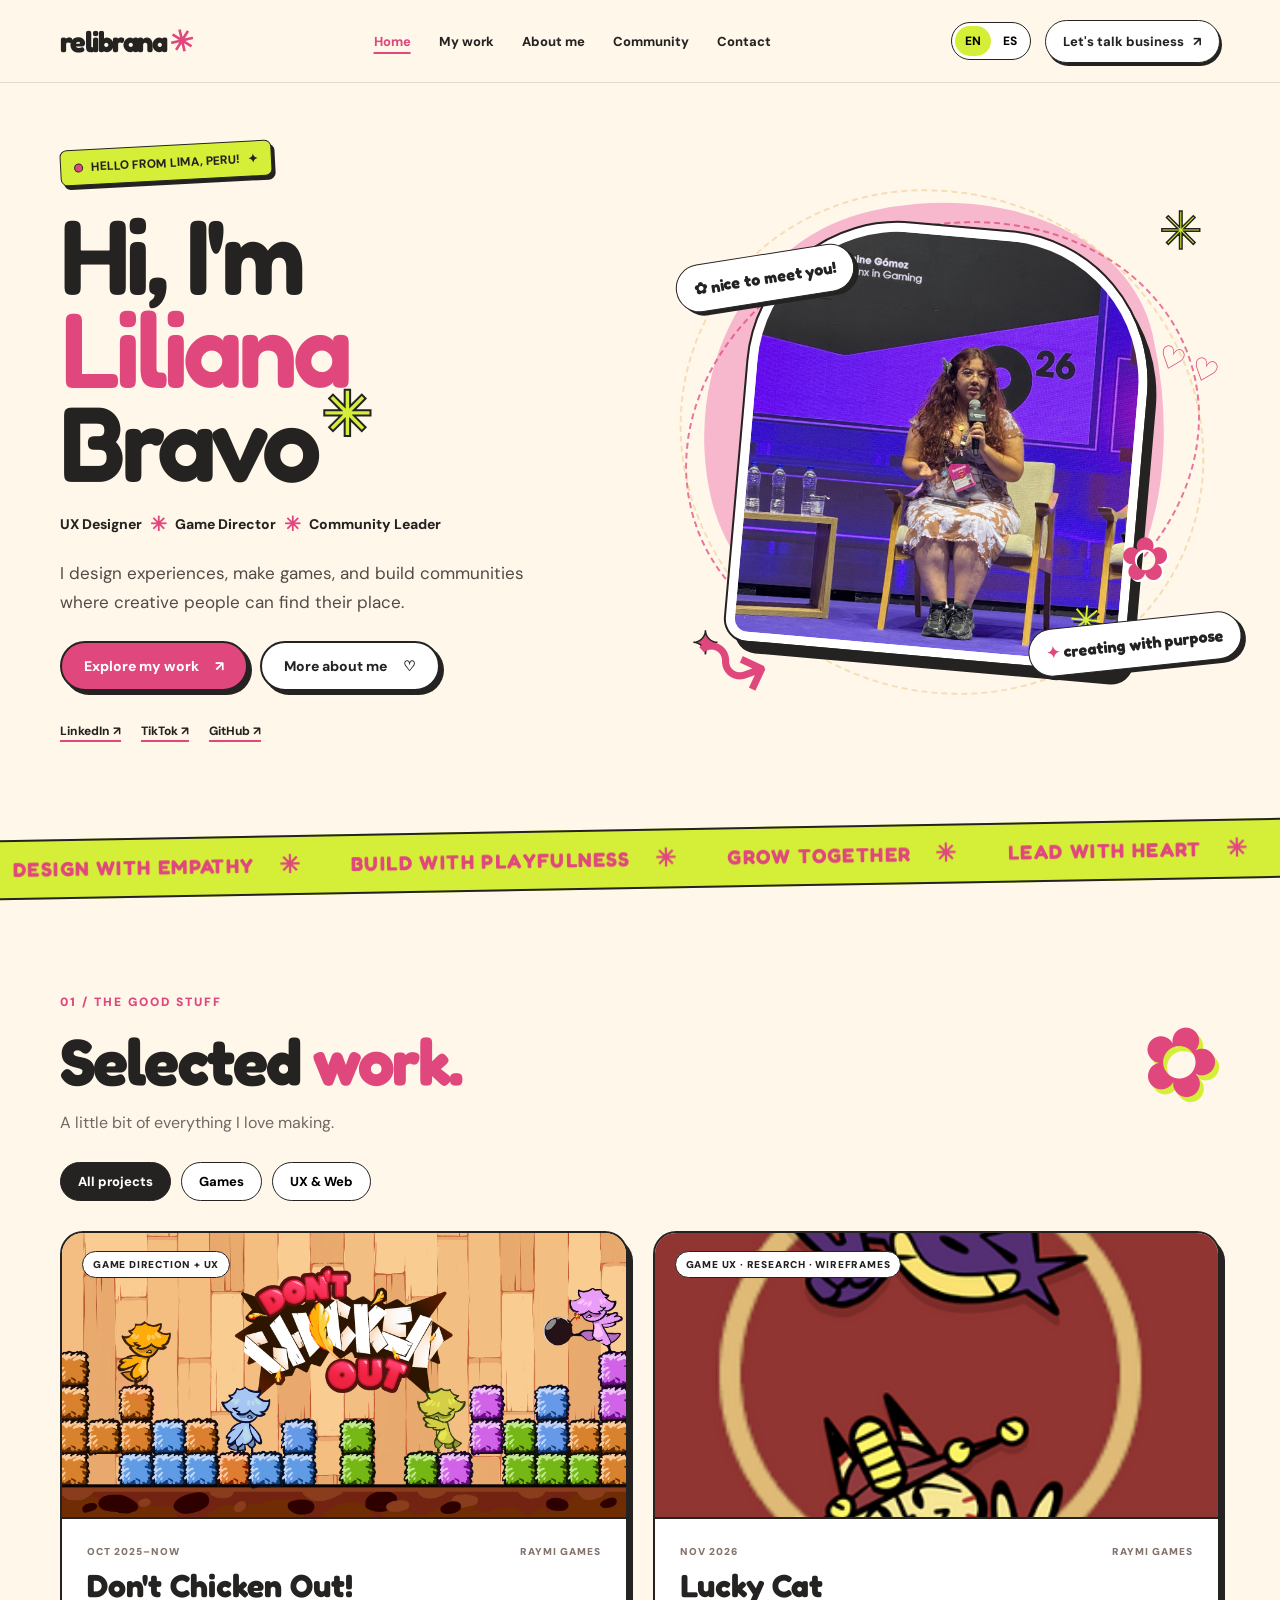
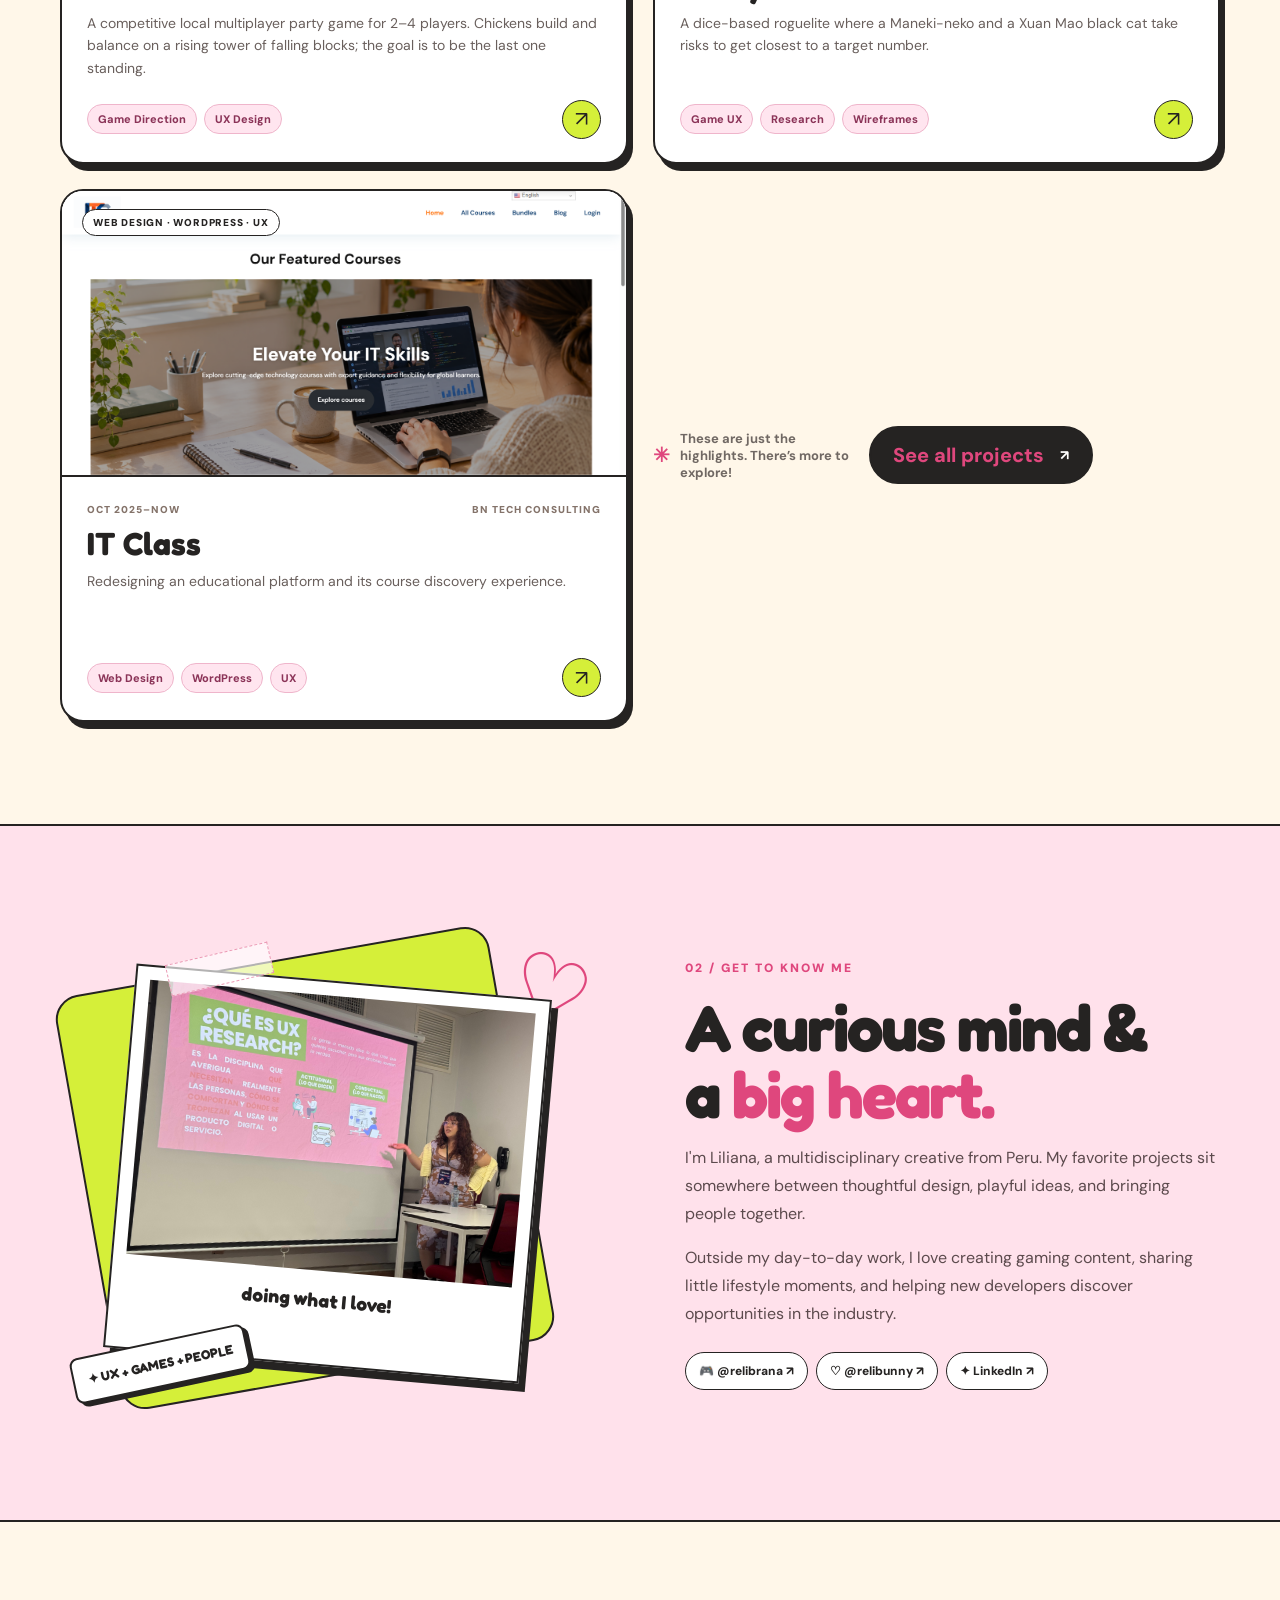
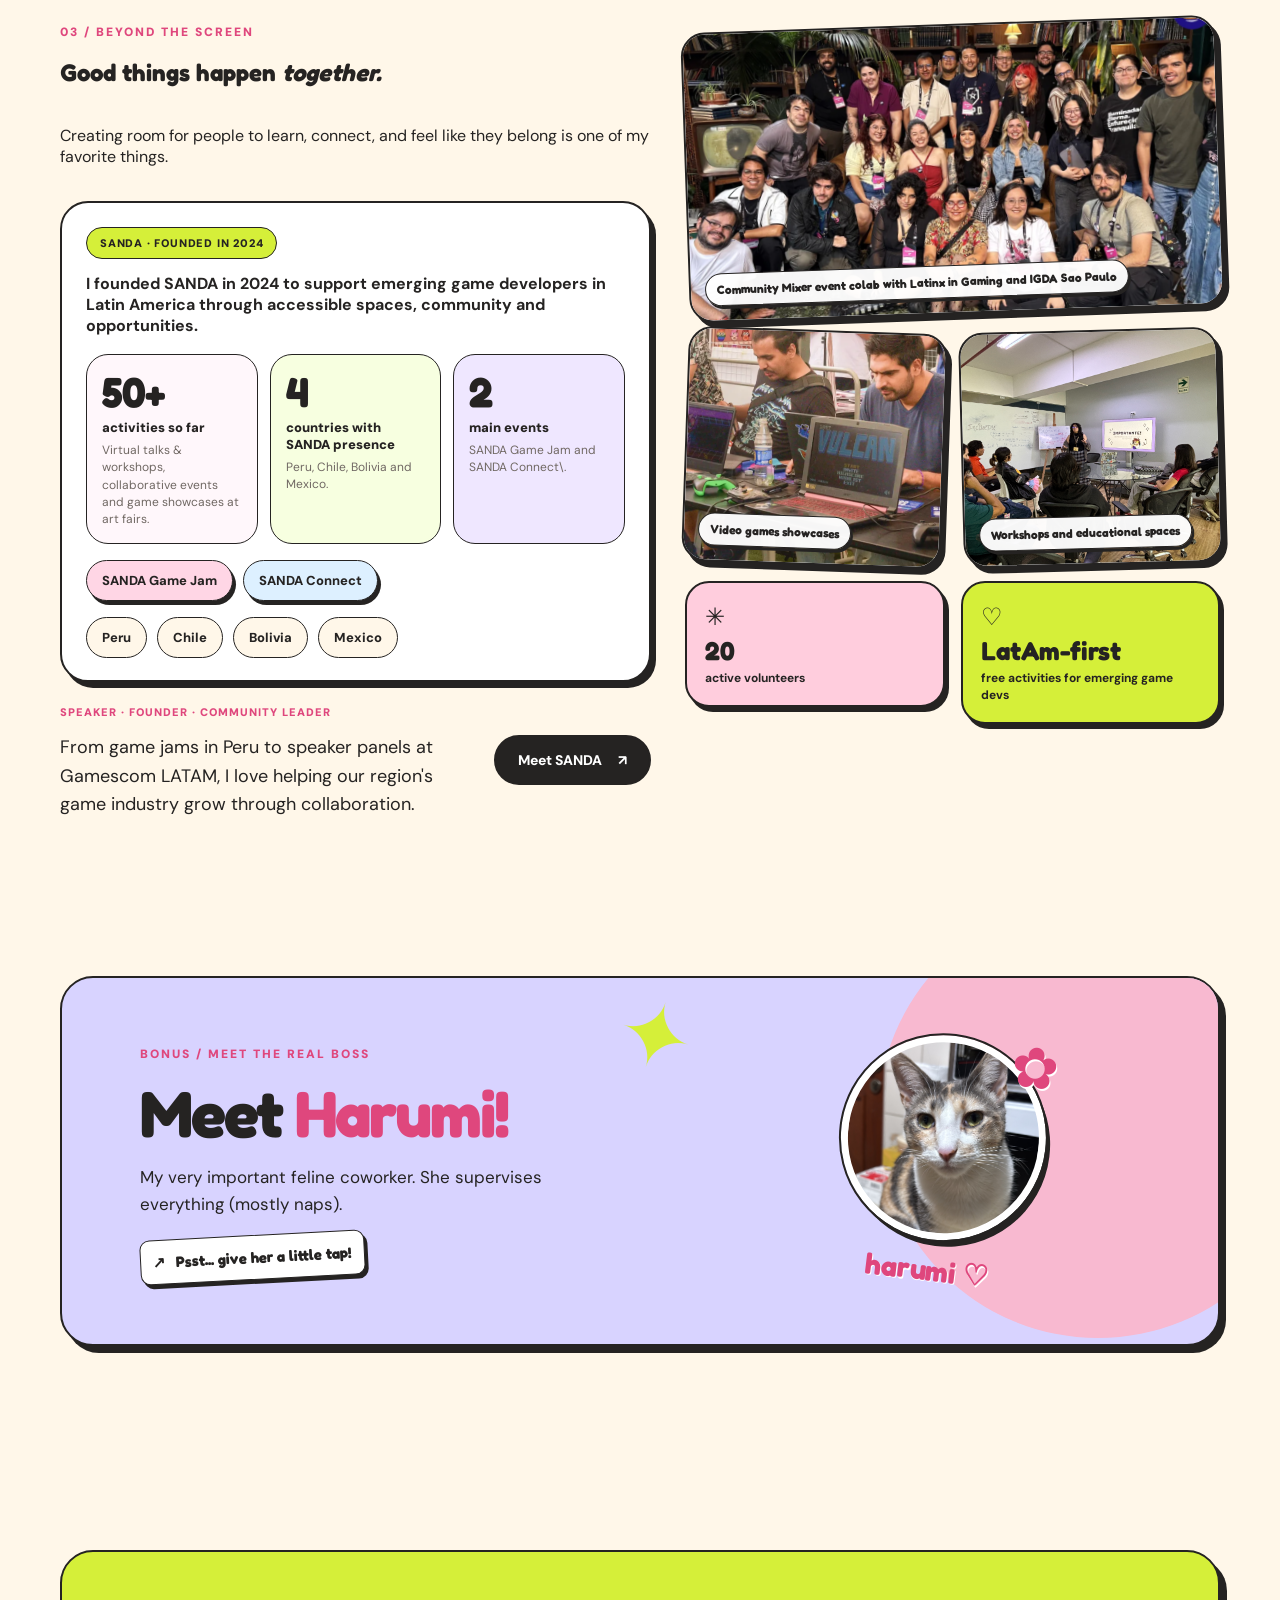
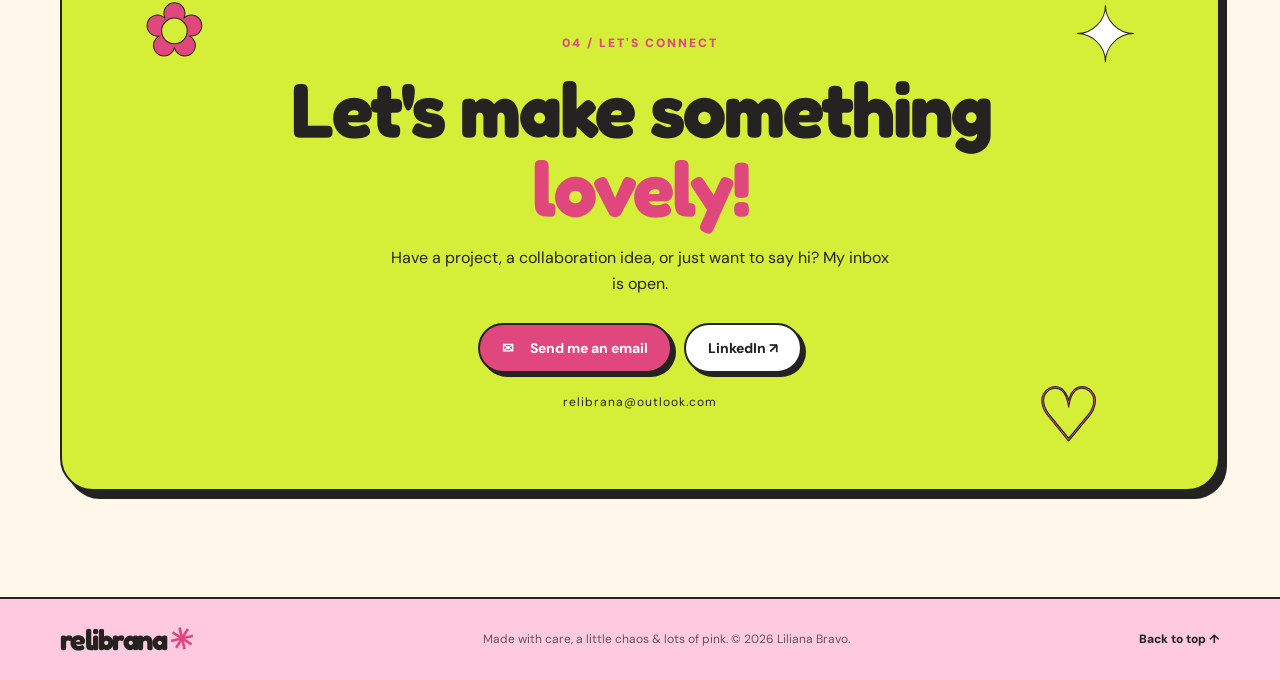
==== index.html @ d5604bf6 "se saco todos los archivos de la carpeta" ====
<!DOCTYPE html>

<html lang="en">
<head>
<meta charset="utf-8"/>
<meta content="width=device-width, initial-scale=1" name="viewport"/>
<meta content="#fff7e9" name="theme-color"/>
<meta content="Liliana Bravo. UX Designer, Game Director and Community Leader based in Peru." name="description"/>
<title>Liliana Bravo · UX Designer · Game Director · Community Leader</title>
<link href="https://fonts.googleapis.com" rel="preconnect"/>
<link crossorigin="" href="https://fonts.gstatic.com" rel="preconnect"/>
<link href="https://fonts.googleapis.com/css2?family=DM+Sans:wght@400;500;600;700;800&amp;family=Fredoka:wght@400;500;600;700&amp;display=swap" rel="stylesheet"/>
<link href="styles.css" rel="stylesheet"/><link href="case-modal.css" rel="stylesheet"/><link href="projects.css" rel="stylesheet"/>
<script defer="" src="script.js"></script><script defer="" src="case-modal.js"></script>
<script defer src="sparkles.js"></script></head>
<body>
<a class="skip-link" data-en="Skip to content" data-es="Ir al contenido" href="#main">Skip to content</a>
<div class="site-shell">
<header class="site-header" id="top">
<nav aria-label="Primary navigation" class="nav wrap">
<a aria-label="Relibrana, home" class="wordmark" href="#top">relibrana<span class="wordmark-star">✳</span></a>
<button aria-controls="navLinks" aria-expanded="false" class="menu-button" id="menuButton" type="button"><span aria-hidden="true">☰</span><span class="sr-only">Menu</span></button>
<div class="nav-links" id="navLinks">
<a data-en="Home" data-es="Inicio" href="#top" class="nav-current" aria-current="page">Home</a>
<a data-en="My work" data-es="Mi trabajo" href="projects.html">My work</a>
<a data-en="About me" data-es="Sobre mí" href="about.html">About me</a>
<a data-en="Community" data-es="Comunidad" href="community.html">Community</a>
<a data-en="Contact" data-es="Contacto" href="contact.html">Contact</a>
</div>
<div class="nav-actions">
<div aria-label="Language / Idioma" class="lang-picker" role="group"><button aria-pressed="true" class="lang active" data-lang="en" type="button">EN</button><button aria-pressed="false" class="lang" data-lang="es" type="button">ES</button></div>
<a class="nav-contact" href="mailto:relibrana@outlook.com"><span data-en="Let's talk business" data-es="Hablemos de negocios">Let's talk business</span><span aria-hidden="true">↗</span></a>
</div>
</nav>
</header>
<main id="main">
<section aria-labelledby="hero-title" class="hero wrap">
<div class="hero-copy">
<div class="top-sticker"><span class="dot-live"></span><span data-en="HELLO FROM LIMA, PERU!" data-es="¡HOLA DESDE LIMA, PERÚ!">HELLO FROM LIMA, PERU!</span><span aria-hidden="true"> ✦</span></div>
<h1 id="hero-title"><span data-en="Hi, I'm" data-es="¡Hola! Soy">Hi, I'm</span><br/><span class="name-highlight">Liliana</span><br/>Bravo<span aria-hidden="true" class="star-title">✳</span></h1>
<div class="hero-role"><span data-en="UX Designer" data-es="Diseñadora UX">UX Designer</span><span aria-hidden="true" class="mini-star">✳</span><span>Game Director</span><span aria-hidden="true" class="mini-star">✳</span><span>Community Leader</span></div>
<p class="hero-lead" data-en="I design experiences, make games, and build communities where creative people can find their place." data-es="Diseño experiencias, creo videojuegos y construyo comunidades donde las personas creativas puedan encontrar su lugar.">I design experiences, make games, and build communities where creative people can find their place.</p>
<div class="hero-buttons"><a class="button button-pink" href="projects.html"><span data-en="Explore my work" data-es="Explora mis proyectos">Explore my work</span><span aria-hidden="true">↗</span></a><a class="button button-white" href="#about"><span data-en="More about me" data-es="Conoce más de mí">More about me</span><span aria-hidden="true">♡</span></a></div>
<div aria-label="Social profiles" class="social-links"><a href="https://www.linkedin.com/in/relibrana" rel="noopener noreferrer" target="_blank">LinkedIn ↗</a><a href="https://www.tiktok.com/@relibrana" rel="noopener noreferrer" target="_blank">TikTok ↗</a><a href="https://github.com/relibrana" rel="noopener noreferrer" target="_blank">GitHub ↗</a></div>
</div>
<div aria-label="Liliana at Gamescom LATAM 2026" class="hero-art">
<div class="orbit orbit-one"></div><div class="orbit orbit-two"></div>
<span aria-hidden="true" class="deco sparkle s1">✳</span><span aria-hidden="true" class="deco sparkle s2">✦</span><span aria-hidden="true" class="deco flower">✿</span>
<div class="hero-image-frame"><img alt="Liliana speaking on stage at Gamescom LATAM 2026" src="assets/gamescom.jpg"/><span aria-hidden="true" class="corner-sparkle">✳</span></div>
<div class="float-tag tag-top">✿ <span data-en="nice to meet you!" data-es="¡mucho gusto!">nice to meet you!</span></div>
<div class="float-tag tag-bottom"><span class="tag-sparkle">✦</span> <span data-en="creating with purpose" data-es="creando con propósito">creating with purpose</span></div>
<div aria-hidden="true" class="scribble-arrow">↝</div>
<div aria-hidden="true" class="mini-hearts">♡ ♡</div>
</div>
</section>
<div aria-hidden="true" class="ticker"><div class="ticker-track"><div class="ticker-segment"><span class="ticker-phrase">DESIGN WITH EMPATHY</span><span class="ticker-symbol">✳</span><span class="ticker-phrase">BUILD WITH PLAYFULNESS</span><span class="ticker-symbol">✳</span><span class="ticker-phrase">GROW TOGETHER</span><span class="ticker-symbol">✳</span><span class="ticker-phrase">LEAD WITH HEART</span><span class="ticker-symbol">✳</span><span class="ticker-phrase">MAKE THINGS CLEAR</span><span class="ticker-symbol">✳</span><span class="ticker-phrase">CREATE COZY COMMUNITIES</span><span class="ticker-symbol">✳</span><span class="ticker-phrase">TURN IDEAS INTO PLAY</span><span class="ticker-symbol">✳</span></div><div class="ticker-segment"><span class="ticker-phrase">DESIGN WITH EMPATHY</span><span class="ticker-symbol">✳</span><span class="ticker-phrase">BUILD WITH PLAYFULNESS</span><span class="ticker-symbol">✳</span><span class="ticker-phrase">GROW TOGETHER</span><span class="ticker-symbol">✳</span><span class="ticker-phrase">LEAD WITH HEART</span><span class="ticker-symbol">✳</span><span class="ticker-phrase">MAKE THINGS CLEAR</span><span class="ticker-symbol">✳</span><span class="ticker-phrase">CREATE COZY COMMUNITIES</span><span class="ticker-symbol">✳</span><span class="ticker-phrase">TURN IDEAS INTO PLAY</span><span class="ticker-symbol">✳</span></div></div></div>
<section aria-labelledby="work-heading" class="work-section section-pad" id="work"><div class="wrap">
<div class="section-head"><div><span class="eyebrow">01 / <span data-en="THE GOOD STUFF" data-es="LO MÁS LINDO">THE GOOD STUFF</span></span><h2 data-en="Selected &lt;em&gt;work&lt;/em&gt;&lt;span class='period'&gt;.&lt;/span&gt;" data-es="Mis &lt;em&gt;proyectos&lt;/em&gt;&lt;span class='period'&gt;.&lt;/span&gt;" id="work-heading">Selected <em>work</em><span class="period">.</span></h2><p data-en="A little bit of everything I love making." data-es="Un poquito de todo lo que me encanta hacer.">A little bit of everything I love making.</p></div><div aria-hidden="true" class="section-flower">✿</div></div>
<div aria-label="Filter projects" class="filters" role="group"><button class="filter active" data-en="All projects" data-es="Todos" data-filter="all">All projects</button><button class="filter" data-en="Games" data-es="Videojuegos" data-filter="games">Games</button><button class="filter" data-en="UX &amp; Web" data-es="UX y Web" data-filter="ux">UX &amp; Web</button></div>
<div class="project-grid">
<article class="project-card project-dco" data-category="games" data-open-case="dco" role="button" tabindex="0" aria-label="Open the Don’t Chicken Out case study"><div class="card-visual home-project-cover home-project-cover--dco"><div class="project-micro-tag" data-en="GAME DIRECTION + UX" data-es="DIRECCIÓN DE JUEGO + UX">GAME DIRECTION + UX</div><img src="assets/dco/portada.jpg" alt="Don't Chicken Out! cover art"></div><div class="card-content"><div class="project-meta"><span>OCT 2025–<span data-en="NOW" data-es="ACTUALIDAD">NOW</span></span><span>RAYMI GAMES</span></div><h3>Don't Chicken Out!</h3><p data-en="A competitive local multiplayer party game for 2–4 players. Chickens build and balance on a rising tower of falling blocks; the goal is to be the last one standing." data-es="Un party game competitivo multijugador local para 2–4 jugadores. Las gallinas construyen y se mantienen sobre una torre ascendente de bloques que caen; el objetivo es ser la última en pie.">A competitive local multiplayer party game for 2–4 players. Chickens build and balance on a rising tower of falling blocks; the goal is to be the last one standing.</p><div class="card-footer"><div class="tags"><span data-en="Game Direction" data-es="Dirección de juego">Game Direction</span><span data-en="UX Design" data-es="Diseño UX">UX Design</span></div><a aria-label="View the Don't Chicken Out case study" class="round-arrow" href="projects.html?case=dco">↗</a></div></div></article>
<article class="project-card project-lucky" data-category="games ux" data-open-case="lucky" role="button" tabindex="0" aria-label="Open the Lucky Cat case study"><div class="card-visual home-project-cover home-project-cover--lucky"><div class="project-micro-tag" data-en="GAME UX · RESEARCH · WIREFRAMES" data-es="UX DE JUEGOS · INVESTIGACIÓN · WIREFRAMES">GAME UX · RESEARCH · WIREFRAMES</div><img src="assets/lucky%20cat/portada.png" alt="Lucky Cat cover art"></div><div class="card-content"><div class="project-meta"><span>NOV 2026</span><span>RAYMI GAMES</span></div><h3>Lucky Cat</h3><p data-en="A dice-based roguelite where a Maneki-neko and a Xuan Mao black cat take risks to get closest to a target number." data-es="Un roguelite de dados donde un Maneki-neko y un gato negro Xuan Mao toman riesgos para acercarse a un número objetivo.">A dice-based roguelite where a Maneki-neko and a Xuan Mao black cat take risks to get closest to a target number.</p><div class="card-footer"><div class="tags"><span data-en="Game UX" data-es="UX de videojuegos">Game UX</span><span data-en="Research" data-es="Investigación">Research</span><span data-en="Wireframes" data-es="Wireframes">Wireframes</span></div><a aria-label="View the Lucky Cat case study" class="round-arrow" href="projects.html?case=lucky">↗</a></div></div></article>

<article class="project-card project-it" data-category="ux" data-open-case="itclass" role="button" tabindex="0" aria-label="Open the IT Class case study"><div class="card-visual home-project-cover home-project-cover--it"><div class="project-micro-tag" data-en="WEB DESIGN · WORDPRESS · UX" data-es="DISEÑO WEB · WORDPRESS · UX">WEB DESIGN · WORDPRESS · UX</div><img src="assets/it%20class/home.png" alt="IT Class homepage preview"></div><div class="card-content"><div class="project-meta"><span>OCT 2025–<span data-en="NOW" data-es="ACTUALIDAD">NOW</span></span><span>BN TECH CONSULTING</span></div><h3>IT Class</h3><p data-en="Redesigning an educational platform and its course discovery experience." data-es="Rediseño de una plataforma educativa y su experiencia de exploración de cursos.">Redesigning an educational platform and its course discovery experience.</p><div class="card-footer"><div class="tags"><span data-en="Web Design" data-es="Diseño web">Web Design</span><span data-en="WordPress" data-es="WordPress">WordPress</span><span data-en="UX" data-es="UX">UX</span></div><a aria-label="View the IT Class case study" class="round-arrow" href="projects.html?case=itclass">↗</a></div></div></article>
<div class="work-note"><span aria-hidden="true">✳</span><span data-en="These are just the highlights. There’s more to explore!" data-es="Estos son solo algunos destacados. ¡Hay mucho más por explorar!">These are just the highlights. There’s more to explore!</span><a class="button button-dark" href="projects.html"><span data-en="See all projects" data-es="Ver todos los proyectos">See all projects</span> ↗</a></div>
</div></section>
<section class="about-section section-pad" id="about"><div class="wrap about-grid"><div class="about-photos"><div class="photo-back"></div><figure class="about-main-photo"><img alt="Liliana presenting a UX Research talk at SANDA Connect 2026" src="assets/ux-talk.jpg"/><figcaption data-en="doing what I love!" data-es="¡haciendo lo que amo!">doing what I love!</figcaption></figure><div class="tape tape-one"></div><div class="about-heart">♡</div><div class="about-mini-sticker">✦ UX + GAMES + PEOPLE</div></div><div class="about-copy"><span class="eyebrow">02 / <span data-en="GET TO KNOW ME" data-es="CONÓCEME">GET TO KNOW ME</span></span><h2 data-en="A curious mind &amp; a &lt;em&gt;big heart.&lt;/em&gt;" data-es="Mucha curiosidad y un &lt;em&gt;gran corazón.&lt;/em&gt;">A curious mind &amp; a <em>big heart.</em></h2><p data-en="I'm Liliana, a multidisciplinary creative from Peru. My favorite projects sit somewhere between thoughtful design, playful ideas, and bringing people together." data-es="Soy Liliana, una creativa multidisciplinaria de Perú. Mis proyectos favoritos combinan diseño pensado para las personas, ideas divertidas y crear conexiones.">I'm Liliana, a multidisciplinary creative from Peru. My favorite projects sit somewhere between thoughtful design, playful ideas, and bringing people together.</p><p data-en="Outside my day-to-day work, I love creating gaming content, sharing little lifestyle moments, and helping new developers discover opportunities in the industry." data-es="Fuera de mi trabajo, me encanta crear contenido de videojuegos, compartir momentos de mi día a día y ayudar a nuevos desarrolladores a descubrir oportunidades en la industria.">Outside my day-to-day work, I love creating gaming content, sharing little lifestyle moments, and helping new developers discover opportunities in the industry.</p><div class="about-chips"><a href="https://www.tiktok.com/@relibrana" rel="noopener noreferrer" target="_blank">🎮 @relibrana ↗</a><a href="https://www.tiktok.com/@relibunny" rel="noopener noreferrer" target="_blank">♡ @relibunny ↗</a><a href="https://www.linkedin.com/in/relibrana" rel="noopener noreferrer" target="_blank">✦ LinkedIn ↗</a></div></div></div></section>
<section class="community-section section-pad" id="community"><div class="wrap"><div class="community-layout"><div class="community-copy"><span class="eyebrow">03 / <span data-en="BEYOND THE SCREEN" data-es="MÁS ALLÁ DE LA PANTALLA">BEYOND THE SCREEN</span></span><h2 data-en="Good things happen &lt;em&gt;together.&lt;/em&gt;" data-es="Las cosas lindas pasan &lt;em&gt;en comunidad.&lt;/em&gt;">Good things happen <em>together.</em></h2><p data-en="Creating room for people to learn, connect, and feel like they belong is one of my favorite things." data-es="Crear espacios donde las personas puedan aprender, conectar y sentirse parte de algo es una de mis cosas favoritas.">Creating room for people to learn, connect, and feel like they belong is one of my favorite things.</p><div class="community-story-card"><div class="story-kicker" data-en="SANDA · FOUNDED IN 2024" data-es="SANDA · FUNDADA EN 2024">SANDA · FOUNDED IN 2024</div><p class="community-sanda-lead" data-en="I founded SANDA in 2024 to support emerging game developers in Latin America through accessible spaces, community and opportunities." data-es="Fundé SANDA en 2024 para apoyar a quienes recién empiezan en la industria de videojuegos de Latinoamérica mediante espacios accesibles, comunidad y oportunidades.">I founded SANDA in 2024 to support emerging game developers in Latin America through accessible spaces, community and opportunities.</p><div class="community-stat-grid"><div class="community-stat"><strong>50+</strong><span data-en="activities so far" data-es="actividades realizadas">activities so far</span><small data-en="Virtual talks & workshops, collaborative events and game showcases at art fairs." data-es="Charlas y talleres virtuales, eventos colaborativos y exhibición de juegos en ferias de arte.">Virtual talks & workshops, collaborative events and game showcases at art fairs.</small></div><div class="community-stat"><strong>4</strong><span data-en="countries with SANDA presence" data-es="países con presencia SANDA">countries with SANDA presence</span><small data-en="Peru, Chile, Bolivia and Mexico." data-es="Perú, Chile, Bolivia y México.">Peru, Chile, Bolivia and Mexico.</small></div><div class="community-stat"><strong>2</strong><span data-en="main events" data-es="eventos principales">main events</span><small data-en="SANDA Game Jam and SANDA Connect\." data-es="SANDA Game Jam y SANDA Connect\.\">SANDA Game Jam and SANDA Connect.</small></div></div><div class="event-pill-row"><span class="event-pill">SANDA Game Jam</span><span class="event-pill">SANDA Connect</span></div><div class="country-pill-row"><span class="country-pill">Peru</span><span class="country-pill">Chile</span><span class="country-pill">Bolivia</span><span class="country-pill">Mexico</span></div></div><div class="community-bottom"><div><span data-en="SPEAKER · FOUNDER · COMMUNITY LEADER" data-es="PONENTE · FUNDADORA · LÍDER DE COMUNIDAD">SPEAKER · FOUNDER · COMMUNITY LEADER</span><p data-en="From game jams in Peru to speaker panels at Gamescom LATAM, I love helping our region's game industry grow through collaboration." data-es="Desde game jams en Perú hasta paneles en Gamescom LATAM, me encanta aportar al crecimiento de nuestra industria desde la colaboración.">From game jams in Peru to speaker panels at Gamescom LATAM, I love helping our region's game industry grow through collaboration.</p></div><a class="button button-dark" href="https://www.instagram.com/sanda.oficial/" rel="noopener noreferrer" target="_blank"><span data-en="Meet SANDA" data-es="Conoce SANDA">Meet SANDA</span> ↗</a></div></div><div class="community-visuals"><div class="community-photo photo-main"><img src="assets/gamescom_latam_networking.png" alt="Liliana at a Community Mixer with Latinx in Gaming and IGDA Sao Paulo"><div class="photo-caption" data-en="Community Mixer event colab with Latinx in Gaming and IGDA Sao Paulo" data-es="Evento Community Mixer en colaboración con Latinx in Gaming e IGDA Sao Paulo">Community Mixer event colab with Latinx in Gaming and IGDA Sao Paulo</div></div><div class="community-photo photo-secondary"><img src="assets/ferias_pepe.png" alt="Video game showcases"><div class="photo-caption" data-en="Video games showcases" data-es="Exhibiciones de videojuegos">Video games showcases</div></div><div class="community-photo photo-third"><img src="assets/pp-maki.jpg" alt="Workshops and educational spaces"><div class="photo-caption" data-en="Workshops and educational spaces" data-es="Talleres y espacios educativos">Workshops and educational spaces</div></div><div class="community-mini-card mini-pink"><span>✳</span><strong>20</strong><small data-en="active volunteers" data-es="voluntarios activos">active volunteers</small></div><div class="community-mini-card mini-lime"><span>♡</span><strong data-en="LatAm-first" data-es="LatAm first">LatAm-first</strong><small data-en="free activities for emerging game devs" data-es="actividades gratuitas para quienes empiezan en game dev">free activities for emerging game devs</small></div></div></div></div></section>
<section class="harumi-section section-pad" id="harumi"><div class="wrap harumi-card"><div class="harumi-text"><span class="eyebrow">BONUS / <span data-en="MEET THE REAL BOSS" data-es="CONOCE A LA VERDADERA JEFA">MEET THE REAL BOSS</span></span><h2 data-en="Meet &lt;em&gt;Harumi!&lt;/em&gt;" data-es="¡Conoce a &lt;em&gt;Harumi!&lt;/em&gt;">Meet <em>Harumi!</em></h2><p data-en="My very important feline coworker. She supervises everything (mostly naps)." data-es="Mi compañera felina más importante. Supervisa todo (sobre todo las siestas).">My very important feline coworker. She supervises everything (mostly naps).</p><div class="harumi-prompt"><span aria-hidden="true">↗</span><span data-en="Psst... give her a little tap!" data-es="Oye... ¡dale un toquecito!">Psst... give her a little tap!</span></div></div><button aria-label="Pet Harumi" class="harumi-button" id="harumiButton" type="button"><span class="harumi-photo-wrap"><img alt="Harumi, Liliana's calico cat" src="assets/harumi.jpg"/><span aria-hidden="true" class="harumi-bow">✿</span></span><span class="harumi-name">harumi ♡</span><span aria-hidden="true" id="heartEmitter"></span></button><span aria-hidden="true" class="harumi-star">✦</span></div></section>
<section class="contact-section section-pad" id="contact"><div class="wrap contact-card"><div aria-hidden="true" class="contact-stickers"><span>✿</span><span>✦</span><span>♡</span></div><span class="eyebrow">04 / <span data-en="LET'S CONNECT" data-es="CONECTEMOS">LET'S CONNECT</span></span><h2 data-en="Let's make something &lt;em&gt;lovely!&lt;/em&gt;" data-es="¡Hagamos algo &lt;em&gt;bonito!&lt;/em&gt;">Let's make something <em>lovely!</em></h2><p data-en="Have a project, a collaboration idea, or just want to say hi? My inbox is open." data-es="¿Tienes un proyecto, una idea para colaborar o solo quieres saludar? Mi correo está abierto.">Have a project, a collaboration idea, or just want to say hi? My inbox is open.</p><div class="contact-buttons"><a class="button button-pink" href="mailto:relibrana@outlook.com">✉ <span data-en="Send me an email" data-es="Envíame un correo">Send me an email</span></a><a class="button button-white" href="https://www.linkedin.com/in/relibrana" rel="noopener noreferrer" target="_blank">LinkedIn ↗</a></div><span class="contact-email">relibrana@outlook.com</span></div></section>
</main>
<footer class="site-footer"><div class="wrap footer-content"><a class="wordmark" href="#top">relibrana<span class="wordmark-star">✳</span></a><p data-en="Made with care, a little chaos &amp; lots of pink. © 2026 Liliana Bravo." data-es="Hecho con cariño, un poquito de caos y mucho rosa. © 2026 Liliana Bravo.">Made with care, a little chaos &amp; lots of pink. © 2026 Liliana Bravo.</p><a data-en="Back to top ↑" data-es="Volver arriba ↑" href="#top">Back to top ↑</a></div></footer>
</div>
<div class="case-modal" id="dco-case" role="dialog" aria-modal="true" aria-labelledby="dco-case-title" hidden>
  <div class="case-modal__backdrop" data-close-case></div>
  <section class="case-modal__panel" tabindex="-1">
    <button class="case-modal__close" type="button" data-close-case aria-label="Close case study">×<span class="sr-only" data-en="Close case study" data-es="Cerrar caso de estudio">Close case study</span></button>
    <div class="case-modal__hero">
      <div>
        <span class="case-modal__kicker">✳ <span data-en="GAME DIRECTOR + UX DESIGNER" data-es="GAME DIRECTOR + UX DESIGNER">GAME DIRECTOR + UX DESIGNER</span></span>
        <h2 id="dco-case-title">Don't <em>Chicken</em> Out<span class="period">!</span></h2>
        <p data-en="A competitive local multiplayer party game for 2–4 players. Chickens build and balance on a rising tower of falling blocks; the goal is to be the last one standing." data-es="Un party game competitivo multijugador local para 2–4 jugadores. Las gallinas construyen y se mantienen sobre una torre ascendente de bloques que caen; el objetivo es ser la última en pie.">A competitive local multiplayer party game for 2–4 players. Chickens build and balance on a rising tower of falling blocks; the goal is to be the last one standing.</p>
        <button class="case-modal__related-project" type="button" data-open-case="meowtris" aria-haspopup="dialog"><span aria-hidden="true">✳</span><span data-en="Born from the Meowtris experience · View project" data-es="Nace de la experiencia Meowtris · Ver proyecto">Born from the Meowtris experience · View project</span></button>
        <div class="case-modal__meta"><span data-en="OCT 2025–PRESENT" data-es="OCT 2025–ACTUALIDAD">OCT 2025–PRESENT</span><span>Raymi Games</span><span>Unity 6 URP</span><span data-en="Playable prototype" data-es="Prototipo jugable">Playable prototype</span></div>
        <a class="case-modal__hero-link button button-dark" href="https://raymi-games.itch.io/dont-chicken-out" target="_blank" rel="noopener noreferrer"><span data-en="Play on itch.io" data-es="Jugar en itch.io">Play on itch.io</span></a>
      </div>
      <figure class="case-modal__art"><img src="assets/dco/portada.jpg" alt="Don't Chicken Out! official cover art"></figure>
    </div>
    <div class="case-modal__body">
      <section>
        <span class="eyebrow">01 / <span data-en="MY CONTRIBUTION" data-es="MI APORTE">MY CONTRIBUTION</span></span>
        <div class="case-modal__split">
          <p class="case-modal__lead" data-en="As Game Director and UX Designer, I guide the creative vision, facilitate alignment across the team and shape how players understand and move through the game. Game-design decisions are collaborative, with the technical and design leads contributing most deeply in their areas." data-es="Como Game Director y UX Designer, guío la visión creativa, facilito la alineación del equipo y diseño cómo las personas entienden y recorren el juego. Las decisiones de game design son colaborativas, con los leads técnicos y de diseño aportando en profundidad desde sus áreas.">As Game Director and UX Designer, I guide the creative vision, facilitate alignment across the team and shape how players understand and move through the game. Game-design decisions are collaborative, with the technical and design leads contributing most deeply in their areas.</p>
          <ul class="case-modal__list"><li data-en="Creative direction, team coordination, pitches and publisher conversations" data-es="Dirección creativa, coordinación del equipo, pitches y conversaciones con publishers">Creative direction, team coordination, pitches and publisher conversations</li><li data-en="Screen flows, player confirmation and information hierarchy" data-es="Flujos de pantallas, confirmación de jugadores y jerarquía de información">Screen flows, player confirmation and information hierarchy</li><li data-en="A visually improved lobby proposal, validated by the team and pending implementation" data-es="Una propuesta de lobby visualmente mejorada, validada por el equipo y pendiente de implementación">A visually improved lobby proposal, validated by the team and pending implementation</li><li data-en="VFX/SFX trigger specifications to support art, audio and implementation" data-es="Especificaciones de triggers de VFX/SFX para apoyar arte, audio e implementación">VFX/SFX trigger specifications to support art, audio and implementation</li></ul>
        </div>
      </section>
      <section class="case-modal__trailer">
        <div><span class="eyebrow">02 / <span data-en="TRAILER" data-es="TRAILER">TRAILER</span></span><h3 data-en="See the game in <em>motion.</em>" data-es="Mira el juego <em>en acción.</em>">See the game in <em>motion.</em></h3><p data-en="The project is a playable prototype in development for a public demo. The long-term goal is PC and consoles; online play is planned for the future." data-es="El proyecto es un prototipo jugable en desarrollo hacia una demo pública. La meta a largo plazo es PC y consolas; el juego online está planeado para el futuro.">The project is a playable prototype in development for a public demo. The long-term goal is PC and consoles; online play is planned for the future.</p><div class="case-modal__tools"><span>Unity 6 URP</span><span>Figma</span></div></div>
        <div class="case-modal__video"><iframe src="https://www.youtube.com/embed/U-nvo6fbJK0?rel=0&amp;modestbranding=1" title="Don't Chicken Out! trailer" loading="lazy" referrerpolicy="strict-origin-when-cross-origin" allow="accelerometer; autoplay; clipboard-write; encrypted-media; gyroscope; picture-in-picture; web-share" allowfullscreen></iframe><a class="case-modal__video-fallback" href="https://www.youtube.com/watch?v=U-nvo6fbJK0" target="_blank" rel="noopener noreferrer" data-en="Open in YouTube" data-es="Abrir en YouTube">Open in YouTube</a></div>
      </section>
      <section class="case-modal__showcases">
        <span class="eyebrow">03 / <span data-en="SHOWCASES & PLAYTESTS" data-es="SHOWCASES Y PRUEBAS DE JUEGO">SHOWCASES & PLAYTESTS</span></span>
        <h3 data-en="The best feedback happens when <em>people play.</em>" data-es="El mejor feedback aparece cuando <em>la gente juega.</em>">The best feedback happens when <em>people play.</em></h3>
        <p data-en="The team has presented Don't Chicken Out! in person, explaining the game, watching people play and listening to feedback. The timeline below records the public showcase journey so far." data-es="El equipo ha presentado Don't Chicken Out! de forma presencial, explicando el juego, observando cómo juegan las personas y escuchando feedback. La siguiente línea de tiempo registra el recorrido público de showcases hasta ahora.">The team has presented Don't Chicken Out! in person, explaining the game, watching people play and listening to feedback. The timeline below records the public showcase journey so far.</p>
        <ol class="dco-showcase-timeline"><li><div><time>Nov 2025</time><h4>Pixel Play · 3rd edition</h4></div></li><li><div><time>10 Mar 2026</time><h4>Perú is Key / GDC</h4></div></li><li class="dco-showcase-timeline__photo"><img src="assets/dco/Global%20Game%20Jam%20booth%20at%20GDC.png" alt="Don't Chicken Out! at the Global Game Jam booth during GDC"><div><time>Mar 2026</time><h4>Global Game Jam booth at GDC</h4></div></li><li><div><time>May 2026</time><h4>SANDA fundraising</h4></div></li><li class="dco-showcase-timeline__photo"><img src="assets/dco/Bombart%20art%20fair.png" alt="Don't Chicken Out! at the Bombart art fair"><div><time>Aug 2026</time><h4>Bombart art fair</h4></div></li><li class="dco-showcase-timeline__photo"><img src="assets/dco/Kapchy%20Fest.png" alt="Don't Chicken Out! at Kapchy Fest"><div><time>Sep 2026</time><h4>Kapchy Fest</h4></div></li><li class="dco-showcase-timeline__photo"><img src="assets/dco/Sugoifest.png" alt="Don't Chicken Out! at Sugoifest"><div><time>Oct 2026</time><h4>Sugoifest</h4></div></li></ol>
      </section>

      <section class="case-modal__process case-modal__team">
        <span class="eyebrow">04 / <span data-en="TEAM" data-es="EQUIPO">TEAM</span></span>
        <div class="case-modal__steps"><article><b>01</b><h3>Liliana Bravo</h3><p data-en="Game Director & UX Designer" data-es="Game Director y UX Designer">Game Director & UX Designer</p></article><article><b>02</b><h3>Mateo Cayo</h3><p data-en="Game Designer" data-es="Game Designer">Game Designer</p></article><article><b>03</b><h3>Andrés Ruiz</h3><p data-en="Gameplay Programmer" data-es="Gameplay Programmer">Gameplay Programmer</p></article><article><b>04</b><h3>Juan Carrillo</h3><p data-en="Music & Sound Effects" data-es="Música y efectos de sonido">Music & Sound Effects</p></article><article><b>05</b><h3>Ana Camargo</h3><p data-en="2D Artist & Social Media Graphic Designer" data-es="Artista 2D y diseñadora gráfica para redes sociales">2D Artist & Social Media Graphic Designer</p></article></div>
      </section>
      <section class="case-modal__toolbox"><span class="eyebrow">04 / <span data-en="TOOLBOX" data-es="HERRAMIENTAS">TOOLBOX</span></span><h3 data-en="Tools behind the <em>work.</em>" data-es="Herramientas detrás del <em>trabajo.</em>">Tools behind the <em>work.</em></h3><div class="case-modal__toolbox-grid"><article><img src="assets/logos/Unity_2021.svg" alt="Unity 6 URP"></article><article><img src="assets/logos/unnamed.png" alt="Figma"></article></div></section>
      <section class="case-modal__learning case-modal__learning--detailed"><span>✳</span><div><span class="eyebrow" data-en="WHAT I LEARNED" data-es="LO QUE APRENDÍ">WHAT I LEARNED</span><h3 data-en="Leading means protecting the vision <em>and</em> making room for expertise." data-es="Liderar es cuidar la visión <em>y</em> dar espacio a la experiencia de cada persona.">Leading means protecting the vision <em>and</em> making room for expertise</h3><p data-en="Don't Chicken Out! is teaching me how to guide a shared creative direction without treating every decision as mine alone. I am learning to frame decisions clearly, coordinate art, audio, programming and design, and know when the team’s specialist knowledge should lead. Showcases make that practice concrete: observing real players turns uncertainty into actionable questions for the next iteration." data-es="Don't Chicken Out! me está enseñando a guiar una dirección creativa compartida sin tratar cada decisión como si fuera solo mía. Estoy aprendiendo a plantear decisiones con claridad, coordinar arte, audio, programación y diseño, y saber cuándo debe liderar el conocimiento especializado del equipo. Los showcases vuelven esa práctica concreta: observar a personas reales jugando transforma la incertidumbre en preguntas accionables para la siguiente iteración.">Don't Chicken Out! is teaching me how to guide a shared creative direction without treating every decision as mine alone. I am learning to frame decisions clearly, coordinate art, audio, programming and design, and know when the team’s specialist knowledge should lead. Showcases make that practice concrete: observing real players turns uncertainty into actionable questions for the next iteration.</p></div></section>
    </div>
  </section>
</div><div class="case-modal" id="lucky-case" role="dialog" aria-modal="true" aria-labelledby="lucky-case-title" hidden>
  <div class="case-modal__backdrop" data-close-case></div>
  <section class="case-modal__panel" tabindex="-1">
    <button class="case-modal__close" type="button" data-close-case aria-label="Close case study">×<span class="sr-only" data-en="Close case study" data-es="Cerrar caso de estudio">Close case study</span></button>
    <div class="case-modal__hero lucky-case__hero">
      <div>
        <span class="case-modal__kicker">✳ <span data-en="UX DESIGNER" data-es="UX DESIGNER">UX DESIGNER</span></span>
        <h2 id="lucky-case-title">Lucky <em>Cat</em><span class="period">.</span></h2>
        <p data-en="A dice-based roguelite where a Maneki-neko and a Xuan Mao black cat take risks to get closest to a target number. I focused on making the rules, choices and consequences easier to understand." data-es="Un roguelite de dados donde un Maneki-neko y un gato negro Xuan Mao toman riesgos para acercarse a un número objetivo. Me enfoqué en hacer más comprensibles las reglas, decisiones y consecuencias.">A dice-based roguelite where a Maneki-neko and a Xuan Mao black cat take risks to get closest to a target number. I focused on making the rules, choices and consequences easier to understand.</p>
        <div class="case-modal__meta"><span>NOV 2026</span><span>Raymi Games</span><span>Unity</span><span data-en="Playable web prototype" data-es="Prototipo web jugable">Playable web prototype</span></div>
        <div class="lucky-case__actions"><a class="case-modal__hero-link button button-dark" href="https://raymi-games.itch.io/lucky-cat" target="_blank" rel="noopener noreferrer"><span data-en="Play on itch.io" data-es="Jugar en itch.io">Play on itch.io</span></a><a class="case-modal__hero-link button button-white" href="https://www.figma.com/board/DdpBZw5ud8RcFmCAa29k3K/Lucky-number?node-id=0-1" target="_blank" rel="noopener noreferrer"><span data-en="View user flow" data-es="Ver user flow">View user flow</span></a></div>
      </div>
      <figure class="lucky-case__visual"><img src="assets/lucky%20cat/portada.png" alt="Lucky Cat cover art"></figure>
    </div>
    <div class="case-modal__body">
      <section><span class="eyebrow">01 / <span data-en="THE GAME'S DECISIONS" data-es="LAS DECISIONES DEL JUEGO">THE GAME'S DECISIONS</span></span><div class="case-modal__split"><p class="case-modal__lead" data-en="Each cat starts with seven lives. Across rounds, players use three dice, consider a hidden opponent result and decide how close to get to the target. Getting above the target is not automatically a loss: outcomes depend on comparative distance and can put lives at risk." data-es="Cada gato empieza con siete vidas. En cada ronda, las personas usan tres dados, consideran un resultado rival oculto y deciden qué tan cerca llegar al objetivo. Superar el objetivo no significa perder automáticamente: los resultados dependen de la distancia comparativa y pueden poner vidas en riesgo.">Each cat starts with seven lives. Across rounds, players use three dice, consider a hidden opponent result and decide how close to get to the target. Getting above the target is not automatically a loss: outcomes depend on comparative distance and can put lives at risk.</p><ul class="case-modal__list"><li data-en="Risk and strategy around a changing target number" data-es="Riesgo y estrategia alrededor de un número objetivo cambiante">Risk and strategy around a changing target number</li><li data-en="Lucky die faces generate cards for later rounds" data-es="Las caras lucky de los dados generan cartas para rondas posteriores">Lucky die faces generate cards for later rounds</li><li data-en="Players can swap dice from a bag and reroll" data-es="Las personas pueden cambiar dados de una bolsa y volver a tirar">Players can swap dice from a bag and reroll</li><li data-en="Scores carry between rounds, so every choice has a longer-term effect" data-es="Los puntajes se mantienen entre rondas, así que cada decisión tiene un efecto a más largo plazo">Scores carry between rounds, so every choice has a longer-term effect</li></ul></div></section>
            <section class="lucky-case__research">
        <span class="eyebrow">02 / <span data-en="RESEARCH & BENCHMARK" data-es="INVESTIGACIÓN Y BENCHMARK">RESEARCH & BENCHMARK</span></span>
        <h3 data-en="Building decisions on <em>evidence.</em>" data-es="Construyendo decisiones con <em>evidencia.</em>">Building decisions on <em>evidence.</em></h3>
        <p data-en="I compared eight dice and roguelite references through mechanics, UX and game-feel lenses. The full set of sources, heuristic findings and the HUD application are available below." data-es="Comparé ocho referentes de dados y roguelites desde las lentes de mecánicas, UX y game feel. El conjunto completo de fuentes, hallazgos heurísticos y la aplicación al HUD están disponibles abajo.">I compared eight dice and roguelite references through mechanics, UX and game-feel lenses. The full set of sources, heuristic findings and the HUD application are available below.</p>
        <div class="lucky-case__lens"><span><b data-en="Mechanics" data-es="Mecánicas">Mechanics</b><i data-en="systems, scoring, risk and progression" data-es="sistemas, puntaje, riesgo y progresión">systems, scoring, risk and progression</i></span><span><b>UX</b><i data-en="hierarchy, clarity, learning and feedback" data-es="jerarquía, claridad, aprendizaje y feedback">hierarchy, clarity, learning and feedback</i></span><span><b>Game feel</b><i data-en="satisfaction, control and audiovisual response" data-es="satisfacción, control y respuesta audiovisual">satisfaction, control and audiovisual response</i></span></div>
        <details class="lucky-case__research-toggle"><summary><span data-en="Open complete benchmark analysis" data-es="Abrir análisis completo del benchmark">Open complete benchmark analysis</span><b aria-hidden="true">+</b></summary><div class="lucky-case__research-details"><h4 data-en="The eight references" data-es="Los ocho referentes">The eight references</h4>
<div class="lucky-case__reference-grid">
        <a href="https://store.steampowered.com/app/3430340/Dice_A_Million/" target="_blank" rel="noopener noreferrer"><img src="assets/lucky%20cat/references/dice-a-million.jpg" alt="Dice A Million cover"><span>Dice A Million</span><small data-en="Reference scan" data-es="Referencia analizada">Reference scan</small></a>
        <a class="lucky-case__reference--focus" href="https://www.playbalatro.com/" target="_blank" rel="noopener noreferrer"><img src="assets/lucky%20cat/references/balatro.jpg" alt="Balatro cover"><span>Balatro</span><small data-en="Focus: progression, risk/reward, feedback and game feel" data-es="Foco: progresión, riesgo/recompensa, feedback y game feel">Focus: progression, risk/reward, feedback and game feel</small></a>
        <a class="lucky-case__reference--focus" href="https://store.steampowered.com/app/1585910/Roll/" target="_blank" rel="noopener noreferrer"><img src="assets/lucky%20cat/references/roll.jpg" alt="Roll cover"><span>Roll</span><small data-en="Focus: visual hierarchy, interaction rhythm and consistency" data-es="Foco: jerarquía visual, ritmo y consistencia de interacción">Focus: visual hierarchy, interaction rhythm and consistency</small></a>
        <a class="lucky-case__reference--focus" href="https://store.steampowered.com/app/861540/Dicey_Dungeons/" target="_blank" rel="noopener noreferrer"><img src="assets/lucky%20cat/references/dicey-dungeons.jpg" alt="Dicey Dungeons cover"><span>Dicey Dungeons</span><small data-en="Focus: readable dice interactions, states and learning curve" data-es="Foco: interacciones, estados y curva de aprendizaje legibles">Focus: readable dice interactions, states and learning curve</small></a>
        <a class="lucky-case__reference--focus" href="https://store.steampowered.com/app/1775490/Slice_Dice/" target="_blank" rel="noopener noreferrer"><img src="assets/lucky%20cat/references/slice-dice.jpg" alt="Slice & Dice cover"><span>Slice & Dice</span><small data-en="Focus: dice systems, consequences and risk management" data-es="Foco: sistemas de dados, consecuencias y manejo de riesgo">Focus: dice systems, consequences and risk management</small></a>
        <a href="https://store.steampowered.com/app/3435260/Dice_With_Death/" target="_blank" rel="noopener noreferrer"><img src="assets/lucky%20cat/references/dice-with-death.jpg" alt="Dice With Death cover"><span>Dice With Death</span><small data-en="Reference scan" data-es="Referencia analizada">Reference scan</small></a>
        <a href="https://store.steampowered.com/app/1893620/Circadian_Dice/" target="_blank" rel="noopener noreferrer"><img src="assets/lucky%20cat/references/circadian-dice.jpg" alt="Circadian Dice cover"><span>Circadian Dice</span><small data-en="Reference scan" data-es="Referencia analizada">Reference scan</small></a>
        <a class="lucky-case__reference--focus" href="https://store.steampowered.com/app/2026820/Die_in_the_Dungeon/" target="_blank" rel="noopener noreferrer"><img src="assets/lucky%20cat/references/die-in-the-dungeon.jpg" alt="Die in the Dungeon cover"><span>Die in the Dungeon</span><small data-en="Focus: dice positioning and anticipating consequences" data-es="Foco: posicionamiento de dados y anticipar consecuencias">Focus: dice positioning and anticipating consequences</small></a>
      </div>
<section class="lucky-case__analysis">
        <span class="eyebrow"><span data-en="HEURISTIC FINDINGS" data-es="HALLAZGOS HEURÍSTICOS">HEURISTIC FINDINGS</span></span>
        <h3 data-en="What the strongest references <em>taught us.</em>" data-es="Lo que nos enseñaron los referentes <em>más sólidos.</em>">What the strongest references <em>taught us.</em></h3>
        <p data-en="The following synthesis records the strongest results from the heuristic comparison and how each finding informed Lucky Cat." data-es="La siguiente síntesis registra los resultados más sólidos de la comparación heurística y cómo cada hallazgo informó Lucky Cat.">The following synthesis records the strongest results from the heuristic comparison and how each finding informed Lucky Cat.</p>
        <div class="lucky-case__analysis-stack">
          <article><div class="lucky-case__analysis-label"><b>01</b><div><span data-en="MECHANICS" data-es="MECÁNICAS">MECHANICS</span><small data-en="Systems, risk and consequences" data-es="Sistemas, riesgo y consecuencias">Systems, risk and consequences</small></div></div><div class="lucky-case__analysis-grid"><div><h4>Slice & Dice</h4><p data-en="Its dice systems, rerolls, combat, bonuses and progression work as an interdependent whole: every choice affects later turns while still giving players tools to manage chance." data-es="Sus sistemas de dados, relanzamientos, combate, bonificaciones y progresión funcionan de forma interdependiente: cada decisión afecta turnos posteriores y aun así da herramientas para gestionar el azar.">Its dice systems, rerolls, combat, bonuses and progression work as an interdependent whole: every choice affects later turns while still giving players tools to manage chance.</p><p class="lucky-case__application" data-en="For Lucky Cat: three dice form a hand and one is used each round. Before deciding, the player should be able to anticipate possible consequences and the likely range of totals." data-es="Para Lucky Cat: tres dados forman una mano y se usa uno por ronda. Antes de decidir, la persona debe poder anticipar consecuencias y el rango probable de totales.">For Lucky Cat: three dice form a hand and one is used each round. Before deciding, the player should be able to anticipate possible consequences and the likely range of totals.</p></div><div><h4>Balatro</h4><p data-en="Its progression, risk/reward and connected mechanics support strategies, although modifiers and combinations can make exact outcomes harder to predict." data-es="Su progresión, riesgo/recompensa y mecánicas conectadas permiten construir estrategias, aunque modificadores y combinaciones pueden dificultar anticipar el resultado exacto.">Its progression, risk/reward and connected mechanics support strategies, although modifiers and combinations can make exact outcomes harder to predict.</p><p class="lucky-case__application" data-en="For Lucky Cat: the reference supports a hand that evolves across seven rounds. Upgrade choices should state both their benefit and their possible downside relative to the target." data-es="Para Lucky Cat: el referente sustenta una mano que evoluciona durante siete rondas. Las mejoras deben comunicar tanto su beneficio como su posible desventaja frente a la meta.">For Lucky Cat: the reference supports a hand that evolves across seven rounds. Upgrade choices should state both their benefit and their possible downside relative to the target.</p></div><div><h4>Die in the Dungeon</h4><p data-en="Dice positioning and special effects turn the board into a strategic space, helping players plan despite uncertainty." data-es="El posicionamiento de dados y sus efectos especiales convierten el tablero en un espacio estratégico, ayudando a planificar pese a la incertidumbre.">Dice positioning and special effects turn the board into a strategic space, helping players plan despite uncertainty.</p><p class="lucky-case__application" data-en="For Lucky Cat: special dice need to show what they do, how they change the result and what consequence they can trigger—especially positive and negative doubles." data-es="Para Lucky Cat: los dados especiales deben mostrar qué hacen, cómo cambian el resultado y qué consecuencia pueden activar, especialmente los dobles positivos y negativos.">For Lucky Cat: special dice need to show what they do, how they change the result and what consequence they can trigger—especially positive and negative doubles.</p></div></div></article>
          <article><div class="lucky-case__analysis-label"><b>02</b><div><span>UX</span><small data-en="Hierarchy, feedback and decision clarity" data-es="Jerarquía, feedback y claridad de decisiones">Hierarchy, feedback and decision clarity</small></div></div><div class="lucky-case__analysis-grid"><div><h4>Dicey Dungeons</h4><p data-en="Its major strength is interaction clarity: players can recognize usable objects and understand their conditions without depending only on external instructions. Visual hierarchy and feedback also help learning." data-es="Su mayor fortaleza es la claridad de las interacciones: se reconocen objetos utilizables y sus condiciones sin depender solo de instrucciones externas. La jerarquía visual y el feedback también ayudan al aprendizaje.">Its major strength is interaction clarity: players can recognize usable objects and understand their conditions without depending only on external instructions. Visual hierarchy and feedback also help learning.</p><p class="lucky-case__application" data-en="For Lucky Cat: it is especially useful for designing understandable dice interactions." data-es="Para Lucky Cat: es especialmente útil para diseñar interacciones con dados comprensibles.">For Lucky Cat: it is especially useful for designing understandable dice interactions.</p></div><div><h4>Balatro</h4><p data-en="Its visual hierarchy, feedback and interaction rhythm let players move quickly between decisions, results and rewards. A limitation is that some combinations require knowledge that newcomers may not yet have." data-es="Su jerarquía visual, feedback y ritmo de interacción permiten pasar rápido entre decisiones, resultados y recompensas. Una limitación es que algunas combinaciones requieren conocimientos que quienes recién comienzan aún no tienen.">Its visual hierarchy, feedback and interaction rhythm let players move quickly between decisions, results and rewards. A limitation is that some combinations require knowledge that newcomers may not yet have.</p><p class="lucky-case__application" data-en="For Lucky Cat: the result screen must clearly explain how the final total was made and why someone lost lives." data-es="Para Lucky Cat: la pantalla de resultados debe explicar claramente cómo se obtuvo el total final y por qué alguien perdió vidas.">For Lucky Cat: the result screen must clearly explain how the final total was made and why someone lost lives.</p></div><div><h4>Roll</h4><p data-en="Its hierarchy and interaction consistency keep decorative elements from competing with the main actions. Its many upgrades and combinations can require extra explanation, and repeated rolls may not suit every player." data-es="Su jerarquía y consistencia de interacción evitan que lo decorativo compita con las acciones principales. Sus mejoras y combinaciones pueden requerir explicación extra, y los lanzamientos repetitivos no se adaptan a todos los perfiles.">Its hierarchy and interaction consistency keep decorative elements from competing with the main actions.</p><p class="lucky-case__application" data-en="For Lucky Cat: the cat, amulets and bets can enrich the theme, but never make dice values harder to read." data-es="Para Lucky Cat: el gato, los amuletos y las apuestas pueden enriquecer el tema, pero nunca deben dificultar la lectura de los valores de los dados.">For Lucky Cat: the cat, amulets and bets can enrich the theme, but never make dice values harder to read.</p></div></div></article>
          <article><div class="lucky-case__analysis-label"><b>03</b><div><span data-en="GAME FEEL" data-es="GAME FEEL">GAME FEEL</span><small data-en="Impact, progression and perceived control" data-es="Impacto, progresión y control percibido">Impact, progression and perceived control</small></div></div><div class="lucky-case__analysis-grid lucky-case__analysis-grid--one"><div><h4>Balatro</h4><p data-en="Animations, visual effects and sound give each card and joker a sense of impact as scores transform. Stronger combinations feel more powerful, and the satisfaction comes from how choices and resources are combined—not only from receiving cards." data-es="Las animaciones, efectos visuales y sonido dan a cada carta y comodín una sensación de impacto mientras el puntaje se transforma. Las combinaciones más fuertes se sienten más poderosas y la satisfacción viene de cómo se combinan decisiones y recursos, no solo de recibir cartas.">Animations, visual effects and sound give each card and joker a sense of impact as scores transform. Stronger combinations feel more powerful, and the satisfaction comes from how choices and resources are combined—not only from receiving cards.</p><p class="lucky-case__application" data-en="For Lucky Cat: feedback should make the result of each die, reroll and card understandable while reinforcing the sensation of progression and player control." data-es="Para Lucky Cat: el feedback debe hacer comprensible el resultado de cada dado, relanzamiento y carta, mientras refuerza la sensación de progresión y control de quien juega.">For Lucky Cat: feedback should make the result of each die, reroll and card understandable while reinforcing the sensation of progression and player control.</p></div></div></article>
          <article><div class="lucky-case__analysis-label"><b>04</b><div><span data-en="SCREENS & UI" data-es="PANTALLAS Y UI">SCREENS & UI</span><small data-en="HUD, screen structure and available actions" data-es="HUD, estructura de pantalla y acciones disponibles">HUD, screen structure and available actions</small></div></div><div class="lucky-case__analysis-grid"><div><h4>Balatro</h4><p data-en="The round goal and interactive buttons are easy to identify, and the interface communicates progression and results. Small text and combinations of effects can still challenge legibility." data-es="El objetivo de la ronda y los botones interactivos son fáciles de identificar, y la interfaz comunica progresión y resultados. Los textos pequeños y combinaciones de efectos pueden dificultar la legibilidad.">The round goal and interactive buttons are easy to identify, and the interface communicates progression and results.</p><p class="lucky-case__application" data-en="For Lucky Cat: organize information into three recognizable zones—black cat, table with dice and target, and player information." data-es="Para Lucky Cat: organizar la información en tres zonas reconocibles: gato negro, mesa con dados y meta, e información del jugador.">For Lucky Cat: organize information into three recognizable zones—black cat, table with dice and target, and player information.</p></div><div><h4>Dicey Dungeons</h4><p data-en="Its HUD, values and interactions are well organized, with visual signals that clarify where dice go and which conditions activate effects. The amount of information can rise as mechanics become more complex." data-es="Su HUD, valores e interacciones están bien organizados, con señales visuales que aclaran dónde van los dados y qué condiciones activan efectos. La cantidad de información puede aumentar a medida que las mecánicas se vuelven más complejas.">Its HUD, values and interactions are well organized, with visual signals that clarify where dice go and which conditions activate effects.</p><p class="lucky-case__application" data-en="For Lucky Cat: organize the main game screen and clearly communicate the actions available during each phase of a round." data-es="Para Lucky Cat: organizar la pantalla principal y comunicar claramente las acciones disponibles durante cada fase de una ronda.">For Lucky Cat: organize the main game screen and clearly communicate the actions available during each phase of a round.</p></div></div></article>
        </div>
      </section>
<section class="lucky-case__hud-application">
            <span class="eyebrow">APPLICATION / <span data-en="HUD STRUCTURE" data-es="ESTRUCTURA DEL HUD">HUD STRUCTURE</span></span>
            <h4 data-en="How the research shaped Lucky Cat's <em>screen.</em>" data-es="Cómo el research dio forma a la <em>pantalla</em> de Lucky Cat.">How the research shaped Lucky Cat's <em>screen.</em></h4>
            <p data-en="The goal is not an extra feature: it is the practical UI outcome of the benchmark. The screen is organized into three recognizable zones so people can identify the opponent, understand the decision space and check their own risk before acting." data-es="No es una funcionalidad extra: es el resultado práctico de UI del benchmark. La pantalla se organiza en tres zonas reconocibles para identificar al rival, entender el espacio de decisión y revisar el propio riesgo antes de actuar.">The goal is not an extra feature: it is the practical UI outcome of the benchmark. The screen is organized into three recognizable zones so people can identify the opponent, understand the decision space and check their own risk before acting.</p>
            <div class="lucky-case__hud-zones"><article><b>01</b><h5 data-en="Opponent" data-es="Rival">Opponent</h5><span data-en="The black cat and its state, without revealing the hidden result too early." data-es="El gato negro y su estado, sin revelar el resultado oculto demasiado pronto.">The black cat and its state, without revealing the hidden result too early.</span></article><article><b>02</b><h5 data-en="Central table" data-es="Mesa central">Central table</h5><span data-en="Target number, dice and the elements needed to read the turn." data-es="Número objetivo, dados y elementos necesarios para leer el turno.">Target number, dice and the elements needed to read the turn.</span></article><article><b>03</b><h5 data-en="Player" data-es="Jugador">Player</h5><span data-en="Clear totals, life-risk information and available actions." data-es="Totales claros, riesgo de vidas y acciones disponibles.">Clear totals, life-risk information and available actions.</span></article></div>
          </section>
</div></details>
      </section><section><span class="eyebrow">03 / <span data-en="WIREFRAMES & ITERATION" data-es="WIREFRAMES E ITERACIÓN">WIREFRAMES & ITERATION</span></span><div class="case-modal__split"><p class="case-modal__lead" data-en="The game design changed several times because the rules and core loop were not immediately understood. We built many quick prototypes to simplify the experience. I created the user flow and wireframes, and used ChatGPT for rapid interactive prototypes to check comprehension—not as a replacement for UX work. The wireframes were implemented in the playable prototype." data-es="El game design cambió varias veces porque las reglas y el loop principal no se entendían de inmediato. Creamos muchos prototipos rápidos para simplificar la experiencia. Realicé el user flow y los wireframes, y utilicé ChatGPT para prototipos interactivos rápidos que ayudaran a comprobar comprensión, no como reemplazo del trabajo de UX. Los wireframes fueron implementados en el prototipo jugable.">The game design changed several times because the rules and core loop were not immediately understood. We built many quick prototypes to simplify the experience. I created the user flow and wireframes, and used ChatGPT for rapid interactive prototypes to check comprehension—not as a replacement for UX work. The wireframes were implemented in the playable prototype.</p><div class="lucky-case__links"><a class="button button-white" href="https://www.figma.com/board/DdpBZw5ud8RcFmCAa29k3K/Lucky-number?node-id=0-1" target="_blank" rel="noopener noreferrer"><span data-en="Open user flow" data-es="Abrir user flow">Open user flow</span></a><a class="button button-dark" href="https://www.figma.com/design/wRaby9UkQkuU9JodJWnEud/Lucky-number?node-id=0-1" target="_blank" rel="noopener noreferrer"><span data-en="Open wireframes" data-es="Abrir wireframes">Open wireframes</span></a></div></div></section>
      
      <section class="case-modal__process lucky-case__team"><span class="eyebrow">04 / <span data-en="TEAM" data-es="EQUIPO">TEAM</span></span><div class="case-modal__steps"><article><b>01</b><h3>Liliana Bravo</h3><p>UX Designer</p></article><article><b>02</b><h3>Mateo Cayo</h3><p>Game Design</p></article><article><b>03</b><h3>Andrés Ruiz</h3><p>Programmer</p></article><article><b>04</b><h3>Ghen</h3><p>2D Artist</p></article><article><b>05</b><h3>Juan Carrillo</h3><p>Music & SFX</p></article></div></section>
      <section class="case-modal__toolbox"><span class="eyebrow">05 / <span data-en="TOOLBOX" data-es="HERRAMIENTAS">TOOLBOX</span></span><h3 data-en="Tools behind the <em>work.</em>" data-es="Herramientas detrás del <em>trabajo.</em>">Tools behind the <em>work.</em></h3><div class="case-modal__toolbox-grid"><article><img src="assets/logos/Unity_2021.svg" alt="Unity"></article><article><img src="assets/logos/unnamed.png" alt="Figma"></article><article><img src="assets/logos/unnamed.png" alt="FigJam"></article><article><img src="assets/logos/ChatGPT-Logo.png" alt="ChatGPT"></article></div></section>
      <section class="case-modal__learning case-modal__learning--detailed"><span>✳</span><div><span class="eyebrow" data-en="WHAT I LEARNED" data-es="LO QUE APRENDÍ">WHAT I LEARNED</span><h3 data-en="Clarity is a design decision, <em>not a final polish.</em>" data-es="La claridad es una decisión de diseño, <em>no un pulido final.</em>">Clarity is a design decision, <em>not a final polish.</em></h3><p data-en="Lucky Cat taught me to treat rules, interface and feedback as one system. The benchmark made it clear that a strategic game can still feel approachable when players see the goal, understand their available actions and can anticipate what a result means. I learned to test the loop early, reduce cognitive load before adding visual complexity, and document decisions through flows and wireframes so the whole team can iterate from the same understanding." data-es="Lucky Cat me enseñó a tratar reglas, interfaz y feedback como un solo sistema. El benchmark dejó claro que un juego estratégico puede sentirse accesible cuando las personas ven el objetivo, entienden sus acciones disponibles y pueden anticipar lo que significa un resultado. Aprendí a probar el loop temprano, reducir la carga cognitiva antes de añadir complejidad visual y documentar decisiones mediante flujos y wireframes para que todo el equipo itere desde el mismo entendimiento.">Lucky Cat taught me to treat rules, interface and feedback as one system. The benchmark made it clear that a strategic game can still feel approachable when players see the goal, understand their available actions and can anticipate what a result means. I learned to test the loop early, reduce cognitive load before adding visual complexity, and document decisions through flows and wireframes so the whole team can iterate from the same understanding.</p></div></section>
    </div>
  </section>
</div></body>
</html>
---- styles.css ----
:root{--cream:#fff7e9;--pink:#df477d;--pink-light:#ffc9dc;--lime:#d5ef39;--ink:#252322;--muted:#706863;--line:#302b29;--white:#fff;--lavender:#d7c5ff;--radius:26px;--shadow:5px 6px 0 var(--ink)}*{box-sizing:border-box}html{scroll-behavior:smooth;scroll-padding-top:100px}body{margin:0;background:var(--cream);color:var(--ink);font-family:'DM Sans',sans-serif;-webkit-font-smoothing:antialiased}button,a{touch-action:manipulation}a{color:inherit;text-decoration:none}button{font:inherit;cursor:pointer}img{display:block;max-width:100%}.wrap{width:min(1160px,calc(100% - 48px));margin:auto}.sr-only{position:absolute;width:1px;height:1px;padding:0;margin:-1px;overflow:hidden;clip:rect(0,0,0,0);white-space:nowrap;border:0}.skip-link{position:absolute;left:1rem;top:-50px;background:#fff;padding:12px;z-index:999}.skip-link:focus{top:12px}a:focus-visible,button:focus-visible{outline:3px solid #816cff;outline-offset:4px}.site-shell{overflow:hidden}.site-header{position:sticky;top:0;z-index:40;background:rgba(255,247,233,.95);backdrop-filter:blur(15px);border-bottom:1px solid rgba(40,34,30,.13)}.nav{display:flex;align-items:center;justify-content:space-between;min-height:82px;gap:20px}.wordmark{font:700 29px/1 'Fredoka',sans-serif;letter-spacing:-1.8px;white-space:nowrap}.wordmark span{color:var(--pink)}.wordmark .wordmark-dot{color:var(--lime);text-shadow:1px 1px 0 var(--ink)}.nav-links,.nav-actions{display:flex;gap:28px;align-items:center}.nav-links a{font-size:13px;font-weight:800;transition:color .2s}.nav-links a:hover{color:var(--pink)}.nav-actions{gap:14px}.lang-picker{display:flex;border:1.5px solid var(--ink);padding:3px;border-radius:40px;background:white;gap:2px}.lang{border:0;background:transparent;padding:7px 10px;border-radius:30px;font-size:12px;font-weight:800}.lang.active{background:var(--lime)}.nav-contact{border:1.6px solid var(--ink);border-radius:100px;padding:12px 17px;font-size:13px;font-weight:800;background:white;white-space:nowrap;box-shadow:2px 3px 0 var(--ink)}.nav-contact span:last-child{margin-left:9px}.nav-contact:hover{transform:translateY(2px);box-shadow:none}.menu-button{display:none}.hero{display:grid;grid-template-columns:1fr 1fr;gap:48px;align-items:center;min-height:650px;padding-top:62px;padding-bottom:90px}.hero-copy{position:relative;z-index:2}.top-sticker{display:inline-flex;align-items:center;gap:8px;background:var(--lime);border:1.5px solid var(--ink);padding:9px 13px;border-radius:7px;transform:rotate(-3deg);font-weight:800;font-size:12px;box-shadow:3px 4px 0 var(--ink)}.dot-live{width:9px;height:9px;background:var(--pink);border-radius:50%;border:1px solid var(--ink)}h1,h2,h3,p{margin-top:0}h1,h2,h3{font-family:'Fredoka',sans-serif}h1{font-size:clamp(72px,8.3vw,122px);line-height:.88;letter-spacing:-5px;margin:28px 0 22px;font-weight:600}.name-highlight{color:var(--pink)}.star-title{font-size:60px;color:var(--lime);-webkit-text-stroke:2px var(--ink);vertical-align:top;position:relative;top:-8px;left:5px}.hero-role{display:flex;gap:8px;flex-wrap:wrap;align-items:center;font-weight:800;font-size:14px}.mini-star{color:var(--pink);font-size:20px}.hero-lead{font-size:17px;line-height:1.65;color:#514b47;max-width:470px;margin:22px 0 25px}.hero-buttons{display:flex;gap:12px;flex-wrap:wrap}.button{display:inline-flex;align-items:center;justify-content:center;gap:16px;padding:14px 22px;border:2px solid var(--ink);border-radius:100px;font-size:14px;font-weight:800;transition:transform .2s,box-shadow .2s;white-space:nowrap}.button:hover{transform:translateY(-3px)}.button-pink{background:var(--pink);color:white;box-shadow:4px 4px 0 var(--ink)}.button-white{background:white;box-shadow:4px 4px 0 var(--ink)}.button-dark{background:var(--ink);color:white}.social-links{display:flex;gap:20px;margin-top:32px;font-size:12px;font-weight:800}.social-links a{text-decoration:underline;text-decoration-color:var(--pink);text-decoration-thickness:2px;text-underline-offset:5px}.hero-art{min-height:545px;position:relative;display:grid;place-items:center}.hero-art:before{content:'';position:absolute;width:84%;height:86%;background:#f7b7cd;border-radius:47% 53% 39% 61%/52% 39% 61% 48%;transform:rotate(-13deg);top:6%;left:7%}.hero-image-frame{width:72%;height:430px;position:relative;transform:rotate(5deg);background:white;border:9px solid white;outline:2px solid var(--ink);border-radius:150px 150px 22px 22px;box-shadow:10px 12px 0 var(--ink);overflow:hidden;z-index:1}.hero-image-frame img{width:100%;height:100%;object-fit:cover;object-position:59% 50%}.corner-sparkle{position:absolute;bottom:15px;right:15px;font-size:40px;color:var(--lime);text-shadow:2px 3px 0 var(--ink)}.orbit{position:absolute;border:2px dashed var(--pink);width:94%;height:79%;border-radius:50%;transform:rotate(-18deg);opacity:.72}.orbit-two{width:96%;height:91%;transform:rotate(30deg);border-color:#e7a441;opacity:.3}.float-tag{position:absolute;background:white;border:1.5px solid var(--ink);box-shadow:4px 4px 0 var(--ink);border-radius:40px;padding:13px 17px;font:700 16px 'Fredoka';z-index:3;white-space:nowrap}.tag-top{top:85px;left:2%;transform:rotate(-9deg)}.tag-bottom{bottom:46px;right:-4%;transform:rotate(-6deg)}.tag-sparkle{color:var(--pink)}.deco{position:absolute;z-index:3}.sparkle{font-size:52px;color:var(--lime);-webkit-text-stroke:1.5px var(--ink)}.s1{right:3%;top:28px}.s2{left:5%;bottom:50px;font-size:32px;color:var(--pink)}.flower{right:9%;bottom:115px;color:var(--pink);font-size:60px;text-shadow:2px 2px 0 white}.scribble-arrow{position:absolute;font-size:86px;z-index:3;color:var(--pink);bottom:0;left:6%;transform:rotate(25deg)}.mini-hearts{position:absolute;right:0;top:32%;z-index:4;color:var(--pink);font-size:31px;transform:rotate(20deg)}.ticker{background:var(--lime);border-block:2px solid var(--ink);transform:rotate(-1deg);width:102%;margin-left:-1%;overflow:hidden}.ticker-inner{font:700 20px/1.5 'Fredoka';white-space:nowrap;padding:9px 0;letter-spacing:1.5px;text-align:center}.ticker span{color:var(--pink);margin:0 16px}.section-pad{padding:102px 0}.section-head{display:flex;justify-content:space-between;align-items:center;margin-bottom:29px}.eyebrow{font-size:12px;font-weight:900;letter-spacing:2px;color:var(--pink);text-transform:uppercase}.section-head h2,.about-copy h2,.community-intro h2,.harumi-text h2,.contact-card h2{font-size:clamp(44px,5.1vw,73px);letter-spacing:-2px;line-height:1.02;margin:17px 0}.section-head h2 em,.about-copy h2 em,.community-intro h2 em,.harumi-text h2 em,.contact-card h2 em{color:var(--pink);font-style:normal}.section-head p{color:var(--muted);font-size:16px;margin:0}.period{color:var(--pink)}.section-flower{font-size:95px;color:var(--pink);text-shadow:5px 4px 0 var(--lime);transform:rotate(17deg)}.filters{display:flex;gap:10px;flex-wrap:wrap;margin-bottom:30px}.filter{border:1.7px solid var(--ink);border-radius:100px;background:white;padding:10px 17px;font-size:13px;font-weight:800}.filter.active{background:var(--ink);color:white}.project-grid{display:grid;grid-template-columns:repeat(2,minmax(0,1fr));gap:25px}.project-card{background:white;border:2px solid var(--ink);border-radius:23px;overflow:hidden;box-shadow:5px 7px 0 var(--ink);transition:transform .25s}.project-card:hover{transform:translateY(-6px) rotate(-.5deg)}.project-card.is-hidden{display:none}.card-visual{height:286px;position:relative;overflow:hidden;padding:24px;border-bottom:2px solid var(--ink)}.project-micro-tag{position:absolute;top:18px;left:20px;background:white;border:1px solid var(--ink);padding:6px 10px;border-radius:20px;font-size:10px;font-weight:900;letter-spacing:.8px;z-index:3}.visual-dco{background:#caeafa}.visual-dco:before{content:'';position:absolute;inset:-130px -80px auto auto;width:360px;height:360px;border-radius:50%;background:#9dd4ff;border:2px dashed #496c8c}.visual-dco:after{content:'';position:absolute;left:-40px;bottom:-100px;width:230px;height:220px;border-radius:50%;background:#fef38b}.chicken-cloud{position:absolute;top:15px;right:70px;color:#fff;font-size:140px;opacity:.75}.chicken-wrap{position:absolute;right:34px;top:85px;transform:rotate(-9deg);z-index:2;white-space:nowrap}.chicken-emoji{font-size:104px;filter:drop-shadow(4px 7px 0 #25304a)}.chicken-right{font-size:63px;position:relative;top:22px;right:17px}.blocks{position:absolute;bottom:0;right:0;display:flex;gap:3px;z-index:1}.blocks span{display:block;width:57px;height:62px;background:#ef8ba9;border:2px solid #252322;transform:rotate(6deg)}.blocks span:nth-child(2){height:92px;background:#e9da52}.blocks span:nth-child(3){height:48px;background:#b8e885}.blocks span:nth-child(4){height:118px;background:#f1ad60}.visual-title{position:absolute;left:25px;bottom:39px;font:700 46px/.88 'Fredoka';letter-spacing:-1px;color:#2c4a72;transform:rotate(-5deg);text-shadow:3px 4px 0 white;z-index:2}.visual-mini{position:absolute;left:25px;bottom:12px;z-index:2;font-size:10px;letter-spacing:1px;font-weight:900}.visual-lucky{background:#f6bfd5}.visual-lucky:before{content:'';position:absolute;width:400px;height:400px;border:2px dashed rgba(255,255,255,.75);border-radius:50%;top:-165px;right:-120px}.lucky-cat-icon{position:absolute;top:67px;right:34px;width:160px;height:155px;border-radius:46% 46% 36% 36%;border:3px solid var(--ink);background:#fff6e6;display:grid;place-items:center;font:bold 39px 'Fredoka';color:var(--pink);transform:rotate(9deg);box-shadow:8px 8px 0 #d85d8c}.lucky-cat-icon:before,.lucky-cat-icon:after{content:'';position:absolute;top:-21px;width:50px;height:53px;background:#fff6e6;border:3px solid var(--ink);z-index:-1}.lucky-cat-icon:before{left:8px;transform:rotate(-30deg);border-radius:10px 80px 8px 7px}.lucky-cat-icon:after{right:8px;transform:rotate(30deg);border-radius:80px 10px 7px 8px}.dice-set{position:absolute;right:7px;bottom:9px;z-index:2;display:flex;gap:7px;transform:rotate(10deg)}.dice-set span{background:white;border:2px solid var(--ink);box-shadow:2px 3px 0 var(--ink);border-radius:10px;padding:1px 6px;font-size:43px;color:var(--pink)}.lucky-title{color:#a6215d;font-size:57px;bottom:41px}.lucky-spark{position:absolute;right:20px;top:25px;font-size:50px;color:var(--lime);z-index:2}.visual-sanda{background:#dde6ff}.visual-sanda:before{content:'';position:absolute;inset:20px 15px;background:repeating-linear-gradient(0deg,transparent 0 27px,#cbd9f2 28px 29px),repeating-linear-gradient(90deg,transparent 0 27px,#cbd9f2 28px 29px);border-radius:20px}.sanda-blob{position:absolute;inset:58px 70px 40px;display:flex;flex-direction:column;align-items:center;justify-content:center;background:#324caa;border:3px solid var(--ink);border-radius:43% 57% 35% 65%/53% 38% 62% 47%;transform:rotate(-4deg);color:white;box-shadow:6px 9px 0 #e7a5cd}.sanda-word{font:700 62px/1 'Fredoka';letter-spacing:-3px;color:#fff}.sanda-word span{font-size:23px;color:var(--lime);vertical-align:top}.sanda-sub{font-size:11px;letter-spacing:1px;font-weight:800;margin-top:10px;text-align:center}.sanda-doodle{position:absolute;font-size:56px;color:var(--pink)}.d1{left:25px;bottom:26px}.d2{right:20px;top:30px;transform:rotate(22deg)}.sanda-countries{position:absolute;bottom:14px;right:19px;font-weight:800;font-size:10px;letter-spacing:2px}.visual-it{background:#d9f0c4}.fake-browser{position:absolute;left:56px;right:56px;top:42px;bottom:-52px;border:2px solid var(--ink);border-radius:16px;background:white;transform:rotate(-5deg);box-shadow:8px 10px 0 #304b39;overflow:hidden}.fake-browser-top{height:32px;border-bottom:2px solid var(--ink);display:flex;align-items:center;padding:0 14px;gap:20px;background:#fbe7f0}.dots{color:var(--pink);letter-spacing:3px;font-size:9px}.fake-url{font-size:10px}.fake-browser-body{padding:17px 28px}.fake-kicker{font-size:9px;letter-spacing:2px;font-weight:900;color:#618b66}.fake-browser-body strong{font:700 38px/1 'Fredoka';display:block;margin:10px 0}.fake-browser-body strong i{font-style:normal;color:var(--pink)}.fake-button{display:inline-block;background:var(--lime);font-size:10px;font-weight:800;border:1px solid var(--ink);border-radius:20px;padding:9px 15px}.fake-course-row{display:flex;gap:8px;margin-top:15px}.fake-course-row i{display:block;background:#f7b3ca;width:32%;height:58px;border-radius:8px}.fake-course-row i:nth-child(2){background:#d8c2ff}.fake-course-row i:nth-child(3){background:#a6dbeb}.it-float{position:absolute;right:20px;top:20px;font-size:66px;color:#e979ad;transform:rotate(20deg)}.card-content{padding:26px 25px 23px}.project-meta{display:flex;justify-content:space-between;gap:10px;font-size:10px;letter-spacing:1px;color:#84736a;font-weight:900;margin-bottom:10px}.card-content h3{font-size:32px;line-height:1.1;margin:0 0 9px}.card-content p{font-size:14px;line-height:1.6;color:#695f5c;min-height:68px;margin-bottom:20px}.card-footer{display:flex;justify-content:space-between;align-items:center;gap:12px}.tags{display:flex;gap:7px;flex-wrap:wrap}.tags span{background:#ffe5ef;border:1px solid #efb5cb;color:#8b3458;border-radius:30px;padding:7px 10px;font-weight:800;font-size:11px}.round-arrow{display:grid;place-items:center;min-width:39px;height:39px;background:var(--lime);border:1.5px solid var(--ink);border-radius:50%;font-size:21px}.round-arrow:hover{transform:rotate(45deg)}.work-note{display:flex;justify-content:center;align-items:center;gap:10px;font-size:13px;color:var(--muted);font-weight:700;margin-top:34px}.work-note span:first-child{color:var(--pink);font-size:20px}.about-section{background:#ffe1eb;border-block:2px solid var(--ink)}.about-grid{display:grid;grid-template-columns:1fr 1fr;gap:90px;align-items:center}.about-photos{height:490px;position:relative;display:grid;place-items:center}.photo-back{position:absolute;inset:30px 70px 40px 25px;background:var(--lime);border:2px solid var(--ink);border-radius:25px;transform:rotate(-10deg)}.about-main-photo{position:relative;width:78%;height:385px;background:white;padding:13px 13px 50px;border:2px solid var(--ink);box-shadow:7px 8px 0 var(--ink);transform:rotate(5deg);margin:0;z-index:2}.about-main-photo img{width:100%;height:100%;object-fit:cover;object-position:70% 48%}.about-main-photo figcaption{text-align:center;font:700 19px 'Fredoka';margin:12px 0}.tape{position:absolute;width:105px;height:32px;background:rgba(255,255,255,.65);z-index:3;border:1px dashed #eb99b4;transform:rotate(-13deg);left:20%;top:25px}.about-heart{position:absolute;right:5px;top:5px;font-size:90px;color:var(--pink);transform:rotate(20deg)}.about-mini-sticker{position:absolute;bottom:31px;left:2%;background:white;border:2px solid var(--ink);padding:13px;border-radius:8px;box-shadow:4px 4px 0 var(--ink);font:700 13px 'Fredoka';transform:rotate(-12deg);z-index:4}.about-copy h2{max-width:500px}.about-copy p{font-size:16px;color:#5c4a4d;line-height:1.75;max-width:550px}.about-chips{display:flex;gap:8px;flex-wrap:wrap;margin-top:24px}.about-chips a{background:white;border:1.5px solid var(--ink);border-radius:28px;padding:10px 13px;font-size:12px;font-weight:800}.about-chips a:hover{background:var(--lime)}.community-section{background:var(--cream)}.community-intro{max-width:700px}.community-intro p{font-size:17px;line-height:1.7;color:var(--muted);max-width:650px}.community-cards{display:grid;grid-template-columns:repeat(3,1fr);gap:19px;margin-top:36px}.community-tile{border:2px solid var(--ink);border-radius:26px;padding:30px 25px;min-height:230px;display:flex;flex-direction:column;align-items:flex-start;box-shadow:4px 5px 0 var(--ink)}.community-tile.pink{background:#f8c1d6}.community-tile.lime{background:var(--lime)}.community-tile.lavender{background:var(--lavender)}.tile-icon{font-size:37px;margin-bottom:13px}.community-tile strong{font:700 74px/1 'Fredoka'}.community-tile>span:last-child{font-size:14px;font-weight:800;margin-top:9px}.community-bottom{margin-top:40px;display:flex;justify-content:space-between;gap:32px;align-items:center}.community-bottom div{max-width:620px}.community-bottom div>span{font-size:11px;font-weight:900;color:var(--pink);letter-spacing:1px}.community-bottom p{font-size:18px;line-height:1.6;margin:12px 0 0}.harumi-section{padding-top:55px}.harumi-card{min-height:370px;background:#d8d3ff;border:2px solid var(--ink);border-radius:33px;display:grid;grid-template-columns:1.2fr .8fr;align-items:center;padding:40px 78px;position:relative;overflow:hidden;box-shadow:6px 7px 0 var(--ink)}.harumi-card:before{content:'';position:absolute;width:440px;height:440px;right:-100px;top:-80px;border-radius:50%;background:#f8b9d0}.harumi-text{position:relative;z-index:2}.harumi-text p{max-width:430px;font-size:17px;line-height:1.6}.harumi-prompt{display:inline-flex;gap:10px;align-items:center;background:white;border:1.5px solid var(--ink);box-shadow:3px 4px 0 var(--ink);transform:rotate(-3deg);border-radius:10px;padding:12px;font:700 15px 'Fredoka'}.harumi-button{position:relative;z-index:2;justify-self:center;width:240px;display:flex;flex-direction:column;align-items:center;border:0;background:transparent;transform:rotate(7deg);transition:transform .2s}.harumi-button:hover{transform:rotate(2deg) scale(1.04)}.harumi-photo-wrap{position:relative;display:block;width:205px;height:205px;border:7px solid white;border-radius:50%;overflow:visible;background:white;box-shadow:5px 6px 0 var(--ink);outline:2px solid var(--ink)}.harumi-photo-wrap img{width:100%;height:100%;object-fit:cover;object-position:50% 36%;border-radius:50%}.harumi-bow{position:absolute;right:-12px;top:-22px;font-size:57px;color:var(--pink);text-shadow:1px 2px white}.harumi-name{font:700 29px 'Fredoka';margin-top:13px;color:var(--pink);text-shadow:1px 1px white}.harumi-star{position:absolute;font-size:90px;color:var(--lime);left:48%;top:0;transform:rotate(17deg)}#heartEmitter{pointer-events:none;position:absolute;inset:0}.heart-pop{position:absolute;bottom:56%;left:50%;font-size:30px;color:var(--pink);animation:heart-float 1.15s ease-out forwards;filter:drop-shadow(1px 2px white)}@keyframes heart-float{0%{opacity:0;transform:translate(-50%,10px) scale(.6) rotate(-10deg)}25%{opacity:1}100%{opacity:0;transform:translate(calc(-50% + var(--drift,0px)),-116px) scale(1.5) rotate(18deg)}}.contact-section{padding-bottom:106px}.contact-card{text-align:center;position:relative;padding:79px 20px;border:2px solid var(--ink);border-radius:33px;background:var(--lime);box-shadow:7px 8px 0 var(--ink)}.contact-card h2{font-size:clamp(46px,6vw,84px);margin:18px auto;max-width:800px}.contact-card h2 em{color:var(--pink)}.contact-card p{max-width:500px;font-size:16px;line-height:1.65;margin:0 auto 25px}.contact-buttons{display:flex;justify-content:center;gap:12px;flex-wrap:wrap}.contact-email{display:block;margin-top:21px;font-size:12px;letter-spacing:1px}.contact-stickers span{position:absolute;font-size:75px;color:var(--pink);-webkit-text-stroke:1px var(--ink)}.contact-stickers span:nth-child(1){top:30px;left:7%}.contact-stickers span:nth-child(2){right:7%;top:35px;color:white}.contact-stickers span:nth-child(3){bottom:25px;right:10%}.site-footer{background:#ffcade;border-top:2px solid var(--ink);padding:26px 0}.footer-content{display:flex;align-items:center;gap:24px;justify-content:space-between}.footer-content p{font-size:12px;color:#69525e;margin:0}.footer-content>a:last-child{font-size:12px;font-weight:800}@media(max-width:1020px){.nav-links{gap:15px}.nav{gap:10px}.hero{gap:10px}.hero-art{min-height:485px}.hero-image-frame{height:380px}.hero-lead{font-size:15px}.about-grid{gap:30px}.hero-role{font-size:12px}.nav-contact{display:none}}@media(max-width:760px){.wrap{width:min(100% - 36px,590px)}.nav{min-height:70px}.wordmark{font-size:25px}.menu-button{display:block;order:3;background:white;border:1.5px solid var(--ink);border-radius:11px;padding:7px 10px;font-size:20px}.nav-actions{margin-left:auto}.nav-links{position:absolute;top:70px;left:0;right:0;display:none;background:var(--cream);border-bottom:2px solid var(--ink);padding:20px 25px 24px;flex-direction:column;align-items:stretch;gap:0;box-shadow:0 10px 20px rgba(0,0,0,.08)}.nav-links.is-open{display:flex}.nav-links a{padding:13px 0;font-size:16px}.hero{grid-template-columns:1fr;padding-top:46px;padding-bottom:64px;gap:0;min-height:unset}.hero-copy{order:1}.hero-art{order:2;min-height:485px;margin-top:5px}.hero-image-frame{max-width:350px;height:375px}.hero h1{font-size:clamp(67px,14vw,98px);letter-spacing:-3px}.star-title{font-size:42px}.hero-role{font-size:12px}.hero-lead{max-width:560px}.tag-bottom{right:0;bottom:27px}.tag-top{left:4%;top:44px}.ticker-inner{font-size:16px}.section-pad{padding:75px 0}.section-flower{font-size:67px}.section-head h2,.about-copy h2,.community-intro h2,.harumi-text h2,.contact-card h2{font-size:clamp(40px,9vw,59px)}.project-grid{grid-template-columns:1fr;gap:21px}.card-visual{height:295px}.card-content p{min-height:unset}.about-grid{grid-template-columns:1fr;gap:40px}.about-photos{height:390px}.about-main-photo{height:320px;width:75%}.community-cards{grid-template-columns:1fr;gap:14px}.community-tile{min-height:135px;padding:20px;display:grid;grid-template-columns:70px 100px 1fr;align-items:center;gap:10px}.tile-icon{margin:0}.community-tile strong{font-size:60px}.community-tile>span:last-child{margin:0}.community-bottom{flex-direction:column;align-items:start}.harumi-card{grid-template-columns:1fr;gap:30px;text-align:center;padding:45px 25px}.harumi-text p{margin:0 auto 18px}.harumi-card:before{right:-200px;top:40%}.harumi-star{left:5%;top:45%}.harumi-photo-wrap{width:185px;height:185px}.contact-stickers span{font-size:40px}.contact-stickers span:nth-child(1){left:2%;top:10px}.contact-stickers span:nth-child(2){right:2%;top:10px}.contact-card{padding:70px 12px}.footer-content{flex-wrap:wrap;gap:12px}.footer-content p{order:3;width:100%}}@media(max-width:390px){.hero h1{font-size:65px}.hero-role{gap:4px;font-size:11px}.hero-buttons .button{width:100%}.hero-art{min-height:400px}.hero-image-frame{height:320px}.float-tag{font-size:12px}.card-visual{height:250px}.visual-title{font-size:40px}.lucky-title{font-size:48px}.chicken-emoji{font-size:78px}.sanda-word{font-size:42px}.community-tile{grid-template-columns:40px 80px 1fr}.community-tile strong{font-size:49px}}@media(prefers-reduced-motion:reduce){*,*:before,*:after{scroll-behavior:auto!important;animation-duration:.01ms!important;transition-duration:.01ms!important}}

/* v2: Brand + continuous, seamless horizontal ticker */
.wordmark{letter-spacing:-1.55px}.wordmark .wordmark-star{color:var(--pink);display:inline-block;margin-left:3px;letter-spacing:0;transform:rotate(-13deg)}
.ticker{overflow:hidden}.ticker-track{display:flex;width:max-content;animation:ticker-scroll 22s linear infinite;will-change:transform}.ticker-segment{display:flex;align-items:center;flex:none;white-space:nowrap;padding:9px 0;font:700 20px/1.5 'Fredoka',sans-serif;letter-spacing:1.4px}.ticker-phrase{padding-left:26px}.ticker-symbol{color:var(--pink);padding:0 24px;font-size:25px}@keyframes ticker-scroll{to{transform:translateX(-50%)}}
.community-sanda-lead{font-weight:700;color:var(--ink);max-width:780px;margin-top:14px}
@media(max-width:760px){.ticker-segment{font-size:16px;padding:11px 0}.ticker-phrase{padding-left:16px}.ticker-symbol{padding:0 18px}.ticker-track{animation-duration:18s}}
@media(prefers-reduced-motion:reduce){.ticker-track{animation:none;transform:none}.ticker{overflow-x:auto;scrollbar-width:thin}}
.ticker .ticker-phrase,.ticker .ticker-symbol{margin:0}


/* === v4 updates === */
.ticker-track{animation-duration:36s}
@media(max-width:760px){.ticker-track{animation-duration:24s}}
.community-layout{display:grid;grid-template-columns:minmax(0,1.05fr) minmax(320px,.95fr);gap:34px;align-items:start}
.community-copy{display:flex;flex-direction:column;gap:18px}
.community-copy .community-bottom{margin-top:0}
.community-story-card{background:white;border:2px solid var(--ink);border-radius:28px;padding:24px 24px 22px;box-shadow:5px 6px 0 var(--ink)}
.story-kicker{display:inline-flex;align-items:center;gap:8px;background:var(--lime);padding:8px 13px;border-radius:999px;border:1.5px solid var(--ink);font-size:11px;font-weight:900;letter-spacing:.8px;width:max-content}
.community-stat-grid{display:grid;grid-template-columns:repeat(3,minmax(0,1fr));gap:12px;margin-top:18px}
.community-stat{background:#fff7fb;border:1.7px solid var(--ink);border-radius:22px;padding:16px 15px 14px;display:flex;flex-direction:column;gap:6px;min-height:166px}
.community-stat:nth-child(2){background:#f7ffe0}
.community-stat:nth-child(3){background:#efe7ff}
.community-stat strong{font:700 42px/1 'Fredoka';letter-spacing:-1.2px}
.community-stat span{font-size:13px;font-weight:900}
.community-stat small{font-size:12px;line-height:1.45;color:var(--muted)}
.event-pill-row,.country-pill-row{display:flex;flex-wrap:wrap;gap:10px;margin-top:16px}
.event-pill,.country-pill{display:inline-flex;align-items:center;justify-content:center;padding:11px 15px;border-radius:999px;border:1.6px solid var(--ink);background:#fff;font-weight:800;font-size:13px;box-shadow:3px 4px 0 var(--ink)}
.event-pill:nth-child(1){background:#ffd6e5}.event-pill:nth-child(2){background:#ddf0ff}.event-pill:nth-child(3){background:#e7f68a}
.country-pill{background:var(--cream);box-shadow:none}
.community-visuals{display:grid;grid-template-columns:repeat(2,minmax(0,1fr));gap:16px;align-items:start}
.community-photo{position:relative;border:2px solid var(--ink);border-radius:24px;overflow:hidden;background:white;box-shadow:5px 6px 0 var(--ink);min-width:0}
.community-photo img{width:100%;height:100%;object-fit:cover;display:block}
.photo-main{grid-column:1 / -1;height:290px;transform:rotate(-2deg)}
.photo-secondary{height:235px;transform:rotate(2deg)}
.photo-third{height:235px;transform:rotate(-1.5deg)}
.photo-caption{position:absolute;left:14px;bottom:14px;background:rgba(255,255,255,.96);border:1.5px solid var(--ink);border-radius:999px;padding:8px 11px;font:700 12px 'Fredoka';box-shadow:2px 3px 0 var(--ink)}
.community-mini-card{border:2px solid var(--ink);border-radius:24px;padding:18px;box-shadow:4px 5px 0 var(--ink);display:flex;flex-direction:column;gap:6px;min-height:124px;justify-content:center}
.community-mini-card span{font-size:24px}.community-mini-card strong{font:700 26px/1 'Fredoka'}.community-mini-card small{font-size:12px;line-height:1.4;font-weight:700}
.mini-pink{background:#ffcddd}.mini-lime{background:var(--lime)}
@media(max-width:950px){.community-layout{grid-template-columns:1fr}.community-visuals{order:-1}.community-copy .community-bottom{margin-top:6px}}
@media(max-width:760px){.community-story-card{padding:20px}.community-stat-grid{grid-template-columns:1fr}.community-stat{min-height:auto}.community-visuals{grid-template-columns:1fr}.photo-main,.photo-secondary,.photo-third{grid-column:auto;height:250px;transform:none}.community-mini-card{min-height:auto}.event-pill,.country-pill{font-size:12px;padding:10px 13px}}

.showcase-spotlight{display:grid;grid-template-columns:155px minmax(0,1fr);gap:22px;align-items:center;padding:21px;background:#fff3b6;border:2px solid var(--ink);border-radius:24px;box-shadow:4px 5px 0 var(--ink)}
.showcase-spotlight__art{height:128px;position:relative;border:2px solid var(--ink);border-radius:18px;background:#a9e0fa;overflow:hidden;transform:rotate(-3deg)}
.showcase-spotlight__art span:first-child{position:absolute;font-size:68px;left:39px;top:26px}.showcase-spotlight__art span:nth-child(2){position:absolute;right:9px;top:8px;font-size:31px;color:var(--pink)}.showcase-spotlight__art span:last-child{position:absolute;left:10px;bottom:4px;font-size:30px;color:white}
.showcase-spotlight h3{font:700 27px/1.05 'Fredoka';letter-spacing:-.7px;margin:14px 0 10px}.showcase-spotlight h3 em{font-style:normal;color:var(--pink)}
.showcase-spotlight p{font-size:14px;line-height:1.55;color:var(--muted);margin:0}.showcase-spotlight .showcase-spotlight__note{margin-top:10px;font-size:12px;font-weight:800;color:var(--ink)}
@media(max-width:760px){.showcase-spotlight{grid-template-columns:1fr;padding:18px}.showcase-spotlight__art{height:105px;width:140px}.showcase-spotlight__art span:first-child{left:32px;top:16px}.showcase-spotlight h3{font-size:24px}}
/* Featured cards reuse the real covers shown in My Work */
.home-project-cover{padding:0;background:#171717}.home-project-cover:before,.home-project-cover:after{display:none}.home-project-cover img{width:100%;height:100%;object-fit:cover;object-position:center}.home-project-cover .project-micro-tag{z-index:3}.home-project-cover--dco img{object-position:center}.home-project-cover--lucky img{object-position:center}
/* Shared active-navigation state */
.nav-links .nav-current{color:var(--pink)!important;text-decoration:underline;text-decoration-thickness:2px;text-underline-offset:6px}

/* Expanded About me — story, trajectory and community practice */
.about-section--expanded{background:#ffe1eb;border-block:2px solid var(--ink)}
.about-section--expanded .about-intro{display:grid;grid-template-columns:minmax(0,1fr) 300px;gap:44px;align-items:end;margin-bottom:48px}.about-intro h2,.about-section-heading h3{font:700 clamp(42px,5.6vw,76px)/1.01 'Fredoka';letter-spacing:-.06em;margin:15px 0}.about-intro h2 em,.about-section-heading h3 em,.about-sanda-card h3 em,.about-programs-card h3 em,.about-principles h3 em{font-style:normal;color:var(--pink)}.about-intro>div>p{max-width:760px;color:#5c4a4d;font-size:17px;line-height:1.7;margin:0}.about-intro__note{background:var(--lime);border:2px solid var(--ink);border-radius:22px;box-shadow:5px 6px 0 var(--ink);padding:22px;transform:rotate(2deg)}.about-intro__note>span{color:var(--pink);font-size:35px;float:right}.about-intro__note strong{display:block;font:700 24px/1.1 'Fredoka'}.about-intro__note p{font-size:13px;line-height:1.55;margin:10px 0 0}
.about-profile-grid{display:grid;grid-template-columns:.83fr 1.17fr;gap:34px;align-items:stretch}.about-profile-photo{position:relative;margin:0;min-height:520px;padding:12px 12px 58px;background:#fff;border:2px solid var(--ink);box-shadow:7px 8px 0 var(--ink);transform:rotate(-2.5deg)}.about-profile-photo img{width:100%;height:440px;object-fit:cover;object-position:center}.about-profile-photo figcaption{text-align:center;font:700 18px 'Fredoka';margin:14px 0 0}.about-role-stack{display:grid;gap:15px}.about-role-stack article{display:grid;grid-template-columns:68px 1fr;gap:17px;padding:23px;border:2px solid var(--ink);border-radius:23px;background:#fff7e9;box-shadow:3px 4px 0 var(--ink)}.about-role-stack article:nth-child(2){background:#d9eefc}.about-role-stack article:nth-child(3){background:#d8c8ff}.about-role-stack i{display:grid;place-items:center;width:52px;height:52px;border:2px solid var(--ink);border-radius:50%;background:var(--lime);font-style:normal;font-size:24px}.about-role-stack span{font-size:10px;letter-spacing:1.3px;font-weight:900;color:var(--pink)}.about-role-stack h3{font:700 25px/1.05 'Fredoka';margin:6px 0}.about-role-stack p{font-size:13px;line-height:1.55;color:var(--muted);margin:0}
.about-journey{margin-top:96px}.about-section-heading{max-width:860px}.about-section-heading>p{font-size:16px;line-height:1.65;color:var(--muted);margin:0}.about-timeline{margin:40px 0 0;padding:0;list-style:none;position:relative}.about-timeline:before{content:'';position:absolute;left:72px;top:23px;bottom:23px;border-left:2px dashed var(--ink)}.about-timeline li{display:grid;grid-template-columns:105px minmax(0,1fr) 225px;gap:27px;align-items:center;position:relative;margin-bottom:25px}.about-timeline time{position:relative;z-index:1;display:grid;place-items:center;width:70px;height:70px;border:2px solid var(--ink);border-radius:50%;background:var(--lime);box-shadow:3px 3px 0 var(--ink);font:700 19px 'Fredoka'}.about-timeline h4{font:700 29px/1.05 'Fredoka';margin:0 0 8px}.about-timeline p{font-size:14px;line-height:1.65;margin:0;color:#5c4a4d}.about-confidential{display:inline-block;margin-top:10px;font-size:11px;font-weight:800;color:#8b3458;background:#fff;border:1px dashed var(--pink);padding:7px 10px;border-radius:12px}.about-placeholder{min-height:145px;border:2px dashed var(--ink);border-radius:18px;background:#fff9ef;display:flex;flex-direction:column;align-items:center;justify-content:center;text-align:center;padding:15px;gap:7px}.about-placeholder span{font-size:30px}.about-placeholder small{font-size:11px;line-height:1.35;font-weight:800;color:var(--muted)}.about-placeholder--pink{background:#ffd0df}.about-placeholder--lime{background:#e3f780}.about-photo-card{margin:0;min-height:145px;border:2px solid var(--ink);border-radius:18px;overflow:hidden;background:#fff;transform:rotate(2deg)}.about-photo-card img{width:100%;height:112px;object-fit:cover}.about-photo-card figcaption{font-size:10px;font-weight:800;line-height:1.3;padding:7px 9px}
.about-spotlight-grid{display:grid;grid-template-columns:1fr 1fr;gap:24px;margin-top:88px}.about-sanda-card,.about-programs-card{border:2px solid var(--ink);border-radius:28px;padding:34px;box-shadow:5px 6px 0 var(--ink)}.about-sanda-card{background:#cceefe}.about-programs-card{background:#fff7e9}.about-sanda-card h3,.about-programs-card h3{font:700 39px/1.02 'Fredoka';letter-spacing:-.05em;margin:13px 0}.about-sanda-card>p{line-height:1.65;color:#49545b;margin:0}.about-stat-row{display:flex;gap:11px;margin:24px 0}.about-stat-row div{flex:1;background:white;border:1.5px solid var(--ink);border-radius:14px;padding:12px}.about-stat-row strong{display:block;font:700 30px/1 'Fredoka';color:var(--pink)}.about-stat-row span{font-size:10px;font-weight:800;line-height:1.2;display:block;margin-top:5px}.about-sanda-card .button{padding:11px 16px;font-size:12px}.about-programs-card ul{padding:0;margin:22px 0 0;list-style:none;display:grid;gap:10px}.about-programs-card li{padding:12px 0;border-top:1.5px dashed rgba(37,35,34,.45)}.about-programs-card li:first-child{border-top:0}.about-programs-card b{font:700 18px 'Fredoka';display:block;margin-bottom:4px}.about-programs-card span{font-size:12px;line-height:1.45;color:var(--muted)}
.about-speaking{margin-top:95px}.about-speaking__grid{display:grid;grid-template-columns:repeat(3,1fr);gap:14px;margin-top:29px}.about-speaking__grid article{min-height:182px;border:2px solid var(--ink);border-radius:21px;background:#fff;padding:19px;box-shadow:3px 4px 0 var(--ink)}.about-speaking__grid article:nth-child(2n){background:#d8c8ff}.about-speaking__grid time{display:inline-block;color:var(--pink);font-size:11px;font-weight:900;letter-spacing:1.2px}.about-speaking__grid h4{font:700 22px/1.06 'Fredoka';margin:9px 0}.about-speaking__grid p{font-size:12px;line-height:1.5;margin:0;color:#5c4a4d}.about-speaking__grid .about-speaking__placeholder{border-style:dashed;background:#fff5b9;display:flex;align-items:center;justify-content:center;gap:10px;text-align:center}.about-speaking__placeholder span{font-size:30px}.about-credentials{display:grid;grid-template-columns:repeat(3,1fr);gap:12px;margin-top:24px}.about-credentials div{display:flex;gap:10px;background:#fff;border:1.5px solid var(--ink);border-radius:16px;padding:14px}.about-credentials span{color:var(--pink);font-size:20px}.about-credentials p{font-size:12px;line-height:1.45;margin:0;font-weight:700}
.about-principles{margin-top:88px;background:var(--lime);border:2px solid var(--ink);border-radius:28px;box-shadow:6px 7px 0 var(--ink);padding:36px;display:grid;grid-template-columns:70px minmax(0,1fr) auto;gap:24px;align-items:center}.about-principles>span{font-size:58px;color:var(--pink)}.about-principles h3{font:700 38px/1 'Fredoka';margin:9px 0}.about-principles p{max-width:750px;font-size:14px;line-height:1.6;margin:0}.about-principles .about-chips{margin:0;display:grid}.about-principles .about-chips a{white-space:nowrap}
@media(max-width:900px){.about-intro{grid-template-columns:1fr!important}.about-profile-grid,.about-spotlight-grid{grid-template-columns:1fr}.about-profile-photo{max-width:460px}.about-timeline li{grid-template-columns:88px minmax(0,1fr)}.about-timeline li>:last-child{grid-column:2}.about-speaking__grid{grid-template-columns:repeat(2,1fr)}.about-credentials{grid-template-columns:1fr}.about-principles{grid-template-columns:60px 1fr}.about-principles .about-chips{grid-column:1/-1;display:flex}.about-principles>span{font-size:45px}}
@media(max-width:600px){.about-section--expanded{padding:70px 0}.about-intro h2,.about-section-heading h3{font-size:43px}.about-profile-photo{min-height:410px}.about-profile-photo img{height:335px}.about-role-stack article{grid-template-columns:52px 1fr;padding:18px}.about-role-stack i{width:43px;height:43px;font-size:19px}.about-role-stack h3{font-size:21px}.about-journey,.about-speaking{margin-top:70px}.about-timeline:before{left:27px}.about-timeline li{grid-template-columns:55px minmax(0,1fr);gap:15px}.about-timeline time{width:55px;height:55px;font-size:15px}.about-timeline h4{font-size:24px}.about-timeline li>:last-child{grid-column:2}.about-placeholder,.about-photo-card{min-height:120px}.about-spotlight-grid{margin-top:65px}.about-sanda-card,.about-programs-card{padding:24px}.about-sanda-card h3,.about-programs-card h3{font-size:33px}.about-stat-row{gap:7px}.about-stat-row strong{font-size:25px}.about-speaking__grid{grid-template-columns:1fr}.about-principles{margin-top:65px;padding:25px;grid-template-columns:45px 1fr;gap:14px}.about-principles h3{font-size:32px}.about-principles>span{font-size:35px}.about-principles .about-chips{display:flex}.about-principles .about-chips a{white-space:normal}}


/* About refresh: editorial journey, talk imagery and community CTA */
[data-image-number]{position:relative}
[data-image-number]::after{content:attr(data-image-number);position:absolute;top:10px;right:10px;z-index:4;width:29px;height:29px;display:grid;place-items:center;border:1.5px solid var(--ink);border-radius:50%;background:var(--lime);box-shadow:2px 2px 0 var(--ink);font:800 11px 'DM Sans'}
.about-timeline{display:grid;grid-template-columns:repeat(4,minmax(0,1fr));gap:20px;margin-top:44px;padding:41px 0 0}.about-timeline:before{left:0;right:0;top:18px;bottom:auto;border:0;border-top:2px solid var(--ink)}.about-timeline li{display:flex;flex-direction:column;gap:14px;margin:0;align-items:stretch}.about-timeline time{display:block;width:auto;height:auto;padding:0;border:0;border-radius:0;background:transparent;box-shadow:none;font:700 clamp(32px,3vw,47px)/1 'Fredoka';letter-spacing:-.06em}.about-timeline time:before{content:'';position:absolute;top:-28px;left:0;width:12px;height:12px;border:2px solid var(--ink);background:var(--pink)}.about-timeline h4{font-size:25px}.about-timeline p{font-size:13px}.about-timeline .about-placeholder,.about-timeline .about-photo-card{order:3;min-height:155px}.about-timeline .about-photo-card img{height:120px}
.about-talks-grid{grid-template-columns:repeat(3,minmax(0,1fr));align-items:stretch}.about-talk-card{padding:0!important;overflow:hidden;display:flex;flex-direction:column;min-height:355px!important}.about-talk-card img,.about-talk-image-placeholder{width:100%;height:152px;object-fit:cover;border-bottom:2px solid var(--ink)}.about-talk-card>div:last-child{padding:18px;display:flex;flex:1;flex-direction:column}.about-talk-image-placeholder{background:#fff5b9;display:grid;place-items:center;text-align:center}.about-talk-image-placeholder span{font-size:35px}.about-talk-image-placeholder small{font-size:11px;font-weight:800;color:var(--muted);padding:0 18px}.about-talk-card h4{font-size:21px!important}.about-talk-card a{margin-top:auto;align-self:flex-start;border-bottom:2px solid var(--pink);font-size:12px;font-weight:900;padding-top:13px}.about-talk-card:nth-child(2n){background:#d8c8ff}.about-talk-card:nth-child(3n){background:#d8f1fb}
.about-jury{margin-top:25px;padding:30px;background:#ffd0df;border:2px solid var(--ink);border-radius:25px;box-shadow:5px 6px 0 var(--ink)}.about-jury h3{font:700 clamp(31px,4vw,48px)/1 'Fredoka';letter-spacing:-.05em;margin:8px 0 22px}.about-jury h3 em{font-style:normal;color:var(--pink)}.about-jury__roles{display:grid;grid-template-columns:repeat(3,minmax(0,1fr));gap:12px}.about-jury__roles article{background:#fff;border:1.5px solid var(--ink);border-radius:16px;padding:15px}.about-jury__roles b{color:var(--pink);font:700 22px 'Fredoka'}.about-jury__roles p{font-weight:800;line-height:1.25;margin:8px 0 0}.about-jury__roles small{font-size:11px;color:var(--muted)}.about-advisory{margin:18px 0 0;font-size:12px;font-weight:700}
.about-advocacy{margin-top:80px;background:var(--lime);border:2px solid var(--ink);border-radius:25px;box-shadow:5px 6px 0 var(--ink);padding:27px 31px;display:grid;grid-template-columns:50px minmax(0,1fr) auto;gap:20px;align-items:center}.about-advocacy>span{font-size:42px;color:var(--pink)}.about-advocacy h3{font:700 32px/1 'Fredoka';margin:5px 0}.about-advocacy h3 em{font-style:normal;color:var(--pink)}.about-advocacy p{margin:0;font-size:13px;line-height:1.55}.about-advocacy .button{font-size:12px}
.community-page-hero{padding:82px 0 50px;background:#e3d8ff;border-bottom:2px solid var(--ink)}.community-page-hero h1{font-size:clamp(52px,7vw,96px);max-width:780px;margin:16px 0}.community-page-hero h1 em{font-style:normal;color:var(--pink)}.community-page-hero p{max-width:680px;font-size:17px;line-height:1.65;color:#544b5e}
@media(max-width:900px){.about-timeline{grid-template-columns:repeat(2,minmax(0,1fr))}.about-timeline li>:last-child{grid-column:auto}.about-talks-grid{grid-template-columns:repeat(2,minmax(0,1fr))}.about-jury__roles{grid-template-columns:1fr}.about-advocacy{grid-template-columns:48px 1fr}.about-advocacy .button{grid-column:1/-1;justify-self:start}}
@media(max-width:600px){.about-timeline{grid-template-columns:1fr;padding:8px 0 0 38px;gap:30px}.about-timeline:before{left:8px;right:auto;top:5px;bottom:0;border-top:0;border-left:2px solid var(--ink)}.about-timeline time:before{left:-37px;top:9px}.about-timeline .about-placeholder,.about-timeline .about-photo-card{min-height:130px}.about-talks-grid{grid-template-columns:1fr}.about-advocacy{margin-top:58px;padding:24px;grid-template-columns:38px 1fr;gap:12px}.about-advocacy h3{font-size:29px}.community-page-hero{padding:62px 0 35px}}

/* Longer two-line journey: deliberately graphic, with a gentle editorial curve. */
.about-timeline--curved{grid-template-columns:repeat(4,minmax(0,1fr));gap:52px 18px;padding-top:46px;position:relative}.about-timeline--curved:before{background:linear-gradient(90deg,var(--ink) 0 48%,transparent 48% 52%,var(--ink) 52%);border:0;height:2px;top:19px}.about-timeline--curved:after{content:'';position:absolute;left:12%;right:12%;top:50%;height:84px;border:2px solid var(--pink);border-left-color:transparent;border-right-color:transparent;border-bottom:0;border-radius:50% 50% 0 0;pointer-events:none}.about-timeline--curved li{z-index:1}.about-timeline--curved li:nth-child(n+5){padding-top:64px}.about-timeline--curved li:nth-child(n+5) time:before{top:-28px;background:var(--lime)}.about-timeline--curved li:nth-child(2n) .about-placeholder,.about-timeline--curved li:nth-child(2n) .about-photo-card{transform:rotate(2deg)}.about-timeline--curved li:nth-child(3n) .about-placeholder,.about-timeline--curved li:nth-child(3n) .about-photo-card{transform:rotate(-2deg)}.about-timeline--curved h4{font-size:23px}.about-timeline--curved .about-placeholder,.about-timeline--curved .about-photo-card{min-height:112px}.about-timeline--curved .about-photo-card img{height:82px}.about-timeline--curved .about-placeholder span{font-size:23px}
.about-scholarships{margin-top:74px;border:2px solid var(--ink);border-radius:26px;background:#d9edff;box-shadow:5px 6px 0 var(--ink);padding:30px;display:grid;grid-template-columns:minmax(0,1fr) 1.25fr;gap:28px;align-items:center}.about-scholarships h3{font:700 clamp(31px,4vw,48px)/1 'Fredoka';letter-spacing:-.05em;margin:8px 0}.about-scholarships h3 em{font-style:normal;color:var(--pink)}.about-scholarships__grid{display:grid;grid-template-columns:repeat(3,1fr);gap:10px}.about-scholarships__grid article{min-height:122px;display:flex;flex-direction:column;justify-content:center;background:#fff;border:1.5px solid var(--ink);border-radius:16px;padding:14px;box-shadow:2px 3px 0 var(--ink)}.about-scholarships__grid b{font-size:11px;color:var(--pink);letter-spacing:1px}.about-scholarships__grid strong{font:700 26px/1 'Fredoka';margin:9px 0 4px}.about-scholarships__grid span{font-size:11px;font-weight:800}
.about-advocacy{background:#fff2b7;grid-template-columns:74px minmax(0,1fr) auto;overflow:hidden;position:relative}.about-advocacy:before{content:'♡  ✦  ♡  ✦  ♡';position:absolute;right:-35px;bottom:-28px;font:700 70px/1 'Fredoka';color:#ffd0df;letter-spacing:8px;transform:rotate(-7deg)}.about-advocacy__spark{font-size:58px;color:var(--pink);position:relative;z-index:1}.about-advocacy h3{font-size:clamp(27px,3.2vw,42px);max-width:640px;position:relative;z-index:1}.about-advocacy .button{position:relative;z-index:1}
@media(max-width:900px){.about-timeline--curved{grid-template-columns:repeat(2,minmax(0,1fr));gap:48px 22px}.about-timeline--curved:after{display:none}.about-timeline--curved li:nth-child(n+5){padding-top:0}.about-scholarships{grid-template-columns:1fr}.about-advocacy{grid-template-columns:55px 1fr}.about-advocacy .button{grid-column:1/-1}}
@media(max-width:600px){.about-timeline--curved{grid-template-columns:1fr;gap:32px}.about-timeline--curved:before{background:none;height:auto;top:5px;bottom:0;border-left:2px solid var(--ink)}.about-timeline--curved li:nth-child(n+5){padding-top:0}.about-scholarships{margin-top:58px;padding:24px}.about-scholarships__grid{grid-template-columns:1fr}.about-scholarships__grid article{min-height:95px}.about-advocacy{grid-template-columns:42px 1fr}.about-advocacy__spark{font-size:37px}}

/* Journey path: a deliberate two-row, snake-like route. */
.about-timeline--curved{grid-template-columns:repeat(4,minmax(0,1fr));grid-template-rows:auto auto;gap:90px 22px;padding:46px 20px 28px;isolation:isolate}.about-timeline--curved:before{left:20px;right:20px;top:64px;height:0;background:none;border-top:2px dashed var(--ink)}.about-timeline--curved:after{content:'';position:absolute;left:20px;right:20px;top:calc(50% + 21px);height:0;background:none;border:0;border-top:2px dashed var(--ink);pointer-events:none}.about-timeline--curved li{padding:0!important;position:relative;display:grid;grid-template-rows:auto 1fr auto;gap:12px;background:#fffdf8;border:2px solid var(--ink);border-radius:20px;padding:18px!important;box-shadow:3px 4px 0 var(--ink)}.about-timeline--curved li:nth-child(1),.about-timeline--curved li:nth-child(3){transform:translateY(-14px)}.about-timeline--curved li:nth-child(2),.about-timeline--curved li:nth-child(4){transform:translateY(12px)}.about-timeline--curved li:nth-child(5){grid-row:2;grid-column:4;transform:translateY(-10px)}.about-timeline--curved li:nth-child(6){grid-row:2;grid-column:3;transform:translateY(14px)}.about-timeline--curved li:nth-child(7){grid-row:2;grid-column:2;transform:translateY(-14px)}.about-timeline--curved li:nth-child(8){grid-row:2;grid-column:1;transform:translateY(10px)}.about-timeline--curved li:before{content:'';left:50%;top:64px;width:12px;height:12px;transform:translate(-50%,-50%);background:#5db9df;border:2px solid var(--ink);z-index:2}.about-timeline--curved li:nth-child(n+5):before{background:var(--lime)}.about-timeline--curved li:nth-child(4):after{content:'';position:absolute;z-index:-1;left:calc(50% - 1px);top:64px;width:calc(50% + 25px);height:calc(100% + 98px);border:2px dashed var(--ink);border-left:0;border-bottom:0;border-radius:0 44px 0 0;pointer-events:none}.about-timeline--curved time{font-size:clamp(27px,2.5vw,39px);padding-left:0}.about-timeline--curved time:before{display:none}.about-timeline--curved h4{font-size:20px;margin:0 0 6px}.about-timeline--curved p{font-size:12px;line-height:1.45}.about-timeline--curved .about-placeholder,.about-timeline--curved .about-photo-card{min-height:72px;margin-top:auto;border-radius:11px;transform:none!important}.about-timeline--curved .about-photo-card img{height:53px}.about-timeline--curved .about-photo-card figcaption{display:none}.about-timeline--curved .about-placeholder{flex-direction:row;justify-content:flex-start;text-align:left;padding:9px}.about-timeline--curved .about-placeholder span{font-size:18px}.about-timeline--curved .about-placeholder small{font-size:9px}.about-timeline--curved [data-image-number]::after{top:5px;right:5px;transform:scale(.76);transform-origin:top right}
.about-advocacy{background:#ffd6e6}.about-advocacy:before{content:'VOLUNTEER  •  ORGANIZE  •  CONNECT';bottom:10px;right:-43px;font:800 18px/1 'DM Sans';letter-spacing:2px;color:rgba(223,71,125,.19);transform:rotate(-8deg)}.about-advocacy h3{max-width:700px}.about-advocacy p{max-width:690px;position:relative;z-index:1}
@media(max-width:900px){.about-timeline--curved{grid-template-columns:repeat(2,minmax(0,1fr));grid-template-rows:auto;gap:35px;padding:20px 0}.about-timeline--curved:before,.about-timeline--curved:after,.about-timeline--curved li:nth-child(4):after{display:none}.about-timeline--curved li:nth-child(n){grid-row:auto;grid-column:auto;transform:none}.about-timeline--curved li:before{display:none}}
@media(max-width:600px){.about-timeline--curved{grid-template-columns:1fr}.about-timeline--curved li{padding:17px!important}.about-timeline--curved .about-placeholder,.about-timeline--curved .about-photo-card{min-height:80px}}

/* Stable snake timeline: six milestones forward, then six returning. */
.about-degree{display:inline-flex!important;margin-top:18px!important;padding:8px 12px;border:1.5px solid var(--ink);border-radius:99px;background:#fff;font-size:12px!important;font-weight:800!important;color:var(--ink)!important}
.about-timeline--snake{display:grid;grid-template-columns:repeat(6,minmax(0,1fr));grid-template-rows:auto auto;gap:74px 16px;margin-top:42px;padding:35px 20px 25px;position:relative;isolation:isolate}.about-timeline--snake:before,.about-timeline--snake:after{content:'';position:absolute;left:20px;right:20px;height:0;border-top:2px dashed var(--ink);z-index:-1}.about-timeline--snake:before{top:74px}.about-timeline--snake:after{top:calc(50% + 18px)}.about-timeline--snake li{display:block!important;position:relative;margin:0!important;padding:24px 15px 15px!important;background:#fffdf8;border:2px solid var(--ink);border-radius:18px;box-shadow:3px 4px 0 var(--ink);min-height:156px;z-index:1}.about-timeline--snake li:nth-of-type(2n){background:#f1e8ff}.about-timeline--snake li:nth-of-type(3n){background:#e0f3fb}.about-timeline--snake li:nth-of-type(n+7){grid-row:2}.about-timeline--snake li:nth-of-type(7){grid-column:6}.about-timeline--snake li:nth-of-type(8){grid-column:5}.about-timeline--snake li:nth-of-type(9){grid-column:4}.about-timeline--snake li:nth-of-type(10){grid-column:3}.about-timeline--snake li:nth-of-type(11){grid-column:2}.about-timeline--snake li:nth-of-type(12){grid-column:1}.about-timeline--snake li:before{content:'';display:block;position:absolute;left:50%;top:46px;width:13px;height:13px;transform:translate(-50%,-50%);border:2px solid var(--ink);border-radius:50%;background:var(--pink);z-index:2}.about-timeline--snake li:nth-of-type(n+7):before{background:var(--lime)}.about-timeline--snake li:nth-of-type(6):after{content:'';position:absolute;z-index:-1;left:calc(50% - 1px);top:46px;width:calc(50% + 25px);height:calc(100% + 86px);border:2px dashed var(--ink);border-left:0;border-bottom:0;border-radius:0 42px 0 0}.about-timeline--snake time{display:block!important;position:relative!important;width:auto!important;height:auto!important;padding:0!important;border:0!important;border-radius:0!important;background:transparent!important;box-shadow:none!important;font:800 12px/1.1 'DM Sans'!important;letter-spacing:.7px;color:var(--pink)}.about-timeline--snake time:before{display:none!important}.about-timeline--snake h4{font:700 22px/1.05 'Fredoka'!important;margin:17px 0 7px!important}.about-timeline--snake p{font-size:12px!important;line-height:1.42!important;margin:0!important;color:#5c4a4d!important}.about-timeline--snake li>div:last-child{display:block!important;grid-column:auto!important}
@media(max-width:1000px){.about-timeline--snake{grid-template-columns:repeat(3,minmax(0,1fr));grid-template-rows:auto;gap:22px;padding:0}.about-timeline--snake:before,.about-timeline--snake:after,.about-timeline--snake li:nth-of-type(6):after{display:none}.about-timeline--snake li:nth-of-type(n){grid-row:auto;grid-column:auto}.about-timeline--snake li:before{display:none}.about-timeline--snake li{min-height:135px}}
@media(max-width:600px){.about-timeline--snake{grid-template-columns:1fr}.about-timeline--snake li{min-height:auto;padding:18px!important}.about-timeline--snake h4{margin-top:10px!important}}

/* Supplied photographs and scholarship evidence */
.about-profile-photo img{object-position:center 35%}.about-talk-card img{object-position:center}.about-scholarships__grid article{padding:0;overflow:hidden;display:grid;grid-template-columns:1.25fr 1fr;min-height:166px}.about-scholarship-photo{width:100%;height:100%;min-height:166px;object-fit:cover}.about-scholarship-meta{padding:13px;display:flex;flex-direction:column;justify-content:center;align-items:flex-start;background:#fff}.about-scholarship-meta b{font-size:11px;color:var(--pink);letter-spacing:1px}.about-scholarship-meta strong{font:700 25px/1 'Fredoka';margin:6px 0}.about-scholarship-meta span{font-size:10px;font-weight:900;margin-top:5px}.about-scholarship-logo{width:52px;height:34px;object-fit:contain;object-position:left center;mix-blend-mode:multiply}.about-scholarships__grid article:nth-child(2) .about-scholarship-logo{width:65px}.about-scholarships__grid article:nth-child(3) .about-scholarship-logo{width:52px}
@media(max-width:600px){.about-scholarships__grid article{grid-template-columns:1fr 1fr;min-height:150px}.about-scholarship-photo{min-height:150px}}

/* Complete the right-hand U-turn between the first and second timeline rows. */
.about-timeline--snake li:nth-of-type(6):after{border-bottom:2px dashed var(--ink)}
/* Scholarship photos use a horizontal banner format; organization marks stay legible beneath. */
.about-scholarships__grid article{display:grid;grid-template-columns:1fr;grid-template-rows:104px auto;min-height:0}.about-scholarship-photo{height:104px;min-height:0;object-fit:cover;object-position:center}.about-scholarship-meta{min-height:88px;padding:12px 14px;display:grid;grid-template-columns:1fr auto;grid-template-rows:auto auto;align-items:center;column-gap:10px}.about-scholarship-meta b{grid-column:1;margin:0}.about-scholarship-meta strong{grid-column:1;grid-row:2;margin:2px 0 0}.about-scholarship-logo{grid-column:2;grid-row:1 / span 2;max-width:72px;width:62px;height:42px}.about-scholarship-meta span{display:none}.about-scholarships__grid article:nth-child(2) .about-scholarship-logo{width:72px}.about-scholarships__grid article:nth-child(3) .about-scholarship-logo{width:58px}
@media(max-width:600px){.about-scholarships__grid article{grid-template-rows:138px auto}.about-scholarship-photo{height:138px}}

/* One continuous route, independent from individual card boundaries. */
.about-timeline--snake:before,.about-timeline--snake:after,.about-timeline--snake li:nth-of-type(6):after{display:none}.about-timeline__route{display:block;position:absolute;inset:0;width:100%;height:100%;z-index:0;overflow:visible;pointer-events:none}.about-timeline__route path{fill:none;stroke:var(--ink);stroke-width:2;stroke-dasharray:7 6;vector-effect:non-scaling-stroke}.about-timeline--snake li{z-index:1}
/* Scholarship metadata stays compact, with the brand mark clearly separated. */
.about-scholarship-meta{grid-template-columns:minmax(0,1fr) 44px;column-gap:7px}.about-scholarship-meta strong{font-size:18px;white-space:nowrap;letter-spacing:-.4px}.about-scholarship-logo{width:42px;height:36px;max-width:42px}.about-scholarships__grid article:nth-child(2) .about-scholarship-logo{width:44px;max-width:44px}.about-scholarships__grid article:nth-child(3) .about-scholarship-logo{width:44px;max-width:44px}
@media(max-width:1000px){.about-timeline__route{display:none}}

/* Timeline hierarchy: the role or place is the primary reading cue. */
.about-timeline--snake li:before{display:none}.about-timeline__route circle{fill:var(--pink);stroke:var(--ink);stroke-width:2;vector-effect:non-scaling-stroke}.about-timeline__route polygon{fill:var(--ink)}.about-timeline--snake p{font-size:13px!important;line-height:1.38!important}.about-timeline--snake p strong{display:block;font:700 18px/1.05 'Fredoka';letter-spacing:-.25px;color:var(--ink);margin-bottom:7px}.about-timeline--snake p span{display:block;color:#5c4a4d;font-size:12px;line-height:1.42}

/* Final timeline copy: plain black sentences with inline emphasis only. */
.about-timeline--snake p{color:var(--ink)!important;font-size:13px!important;line-height:1.42!important}.about-timeline--snake p span{display:inline!important;color:var(--ink)!important;font-size:13px!important;line-height:inherit}.about-timeline--snake p strong{display:inline!important;font:800 13px/1.42 'DM Sans'!important;letter-spacing:0!important;color:var(--ink)!important;margin:0!important}

/* Give the route breathing room before, after and around its turn. */
.about-timeline--snake{padding-left:60px;padding-right:70px}.about-timeline__route{overflow:visible}.about-timeline__route circle{position:relative}.about-timeline__route polygon{filter:none}
@media(max-width:1000px){.about-timeline--snake{padding-left:0;padding-right:0}}

/* Scholarships now have their own full-width visual row. */
.about-scholarships{display:block;padding:36px;margin-top:82px}.about-scholarships>div:first-child{max-width:660px}.about-scholarships__grid{margin-top:28px;grid-template-columns:repeat(3,minmax(0,1fr));gap:18px}.about-scholarships__grid article{grid-template-rows:170px auto;border-radius:20px;box-shadow:4px 5px 0 var(--ink)}.about-scholarship-photo{height:170px}.about-scholarship-meta{min-height:102px;padding:17px 18px;grid-template-columns:minmax(0,1fr) 58px}.about-scholarship-meta strong{font-size:23px}.about-scholarship-logo{width:54px;height:45px;max-width:54px}.about-scholarships__grid article:nth-child(2) .about-scholarship-logo{width:58px;max-width:58px}.about-scholarships__grid article:nth-child(3) .about-scholarship-logo{width:54px;max-width:54px}
/* A distinct volunteer callout: lavender, playful badge, and no repeated pink-card treatment. */
.about-advocacy{background:#d9cbff;border-radius:34px;padding:30px 36px;box-shadow:7px 8px 0 var(--ink)}.about-advocacy:before{content:'VOLUNTEER POWER';right:28px;bottom:17px;color:rgba(255,255,255,.58);font:800 14px/1 'DM Sans';letter-spacing:2px;transform:none}.about-advocacy__spark{width:64px;height:64px;display:grid;place-items:center;background:var(--lime);border:2px solid var(--ink);border-radius:18px;box-shadow:3px 3px 0 var(--ink);transform:rotate(-8deg);font-size:36px}.about-advocacy h3{font-size:clamp(29px,3.4vw,45px)}.about-advocacy .button{background:#fff;color:var(--ink);box-shadow:4px 4px 0 var(--ink)}
@media(max-width:800px){.about-scholarships{padding:25px}.about-scholarships__grid{grid-template-columns:1fr}.about-scholarships__grid article{grid-template-rows:185px auto}.about-scholarship-photo{height:185px}}

/* Community case study */
.community-detail{background:#fff7e9;border-top:2px solid var(--ink)}.community-detail__head{max-width:800px;margin-bottom:55px}.community-detail__head h2,.community-program h3,.community-other-work h3{font:700 clamp(38px,5vw,66px)/1.02 'Fredoka';letter-spacing:-.055em;margin:14px 0}.community-detail__head h2 em,.community-program h3 em{font-style:normal;color:var(--pink)}.community-detail__head>p,.community-program__intro>p{font-size:16px;line-height:1.7;color:var(--muted)}.community-role-grid,.community-two-up{display:grid;grid-template-columns:1.45fr .8fr;gap:22px;margin:30px 0 75px}.community-role-card,.community-program,.community-other-work{border:2px solid var(--ink);border-radius:28px;background:#fff;box-shadow:5px 6px 0 var(--ink);padding:32px}.community-role-card{background:#d8c8ff}.community-role-card>span,.community-role-card h3{font-family:'Fredoka'}.community-role-card h3{font-size:clamp(32px,4vw,50px);line-height:1;margin:12px 0}.community-role-card p{max-width:720px;line-height:1.65}.community-role-card__chips{display:flex;gap:12px;align-items:center;flex-wrap:wrap;margin-top:24px}.community-role-card__chips b{font:700 29px/1 'Fredoka';color:var(--pink)}.community-role-card__chips small{font-size:11px;font-weight:800;max-width:72px}.community-detail__placeholder{min-height:210px;border:2px dashed var(--ink);border-radius:25px;background:#d9eff9;display:flex;flex-direction:column;align-items:center;justify-content:center;text-align:center;padding:22px;gap:10px}.community-detail__placeholder strong{width:44px;height:44px;display:grid;place-items:center;background:var(--lime);border:2px solid var(--ink);border-radius:50%;font:700 17px 'Fredoka';box-shadow:2px 3px 0 var(--ink)}.community-detail__placeholder span{max-width:170px;font-size:12px;font-weight:800;line-height:1.35}.community-detail__placeholder--pink{background:#ffd2e1}.community-detail__placeholder--lavender{background:#e4d9ff}.community-detail__placeholder--lime{background:#e9f889}.community-program{position:relative;display:grid;grid-template-columns:1.35fr .65fr;gap:28px;margin:0 0 75px;background:#fffdf8}.community-program__intro h3{font-size:clamp(32px,4.3vw,55px)}.community-note{background:#f1e8ff;border-radius:15px;padding:13px 15px!important;font-size:12px!important;line-height:1.55!important;color:#514960!important}.community-edition-grid{grid-column:1/-1;display:grid;grid-template-columns:repeat(4,1fr);gap:12px}.community-edition-grid article,.community-mini-timeline>div{border:1.5px solid var(--ink);border-radius:16px;padding:15px;background:#fff}.community-edition-grid b,.community-mini-timeline b{color:var(--pink);display:block;font-size:11px;letter-spacing:1px}.community-edition-grid strong{display:block;font:700 22px/1.08 'Fredoka';margin:9px 0}.community-edition-grid p{font-size:12px;line-height:1.5;margin:0;color:var(--muted)}.community-details{grid-column:1/-1;border-top:1.5px dashed var(--ink);padding-top:16px}.community-details summary{font-weight:900;cursor:pointer}.community-details div{font-size:13px;line-height:1.6;color:var(--muted);max-width:920px}.community-details p{margin-bottom:10px}.community-two-up{grid-template-columns:1fr 1fr;align-items:start}.community-program--compact{display:block;margin:0;min-height:100%}.community-program--compact h3{font-size:38px}.community-mini-timeline{display:grid;gap:9px;margin:20px 0}.community-mini-timeline>div{display:grid;grid-template-columns:58px 1fr;gap:12px;align-items:center}.community-mini-timeline span{font-size:12px;line-height:1.4}.community-program--compact .community-detail__placeholder{margin-top:20px;min-height:155px}.community-scholarships{background:#d9eff9}.community-scholarship-row{display:grid;grid-template-columns:repeat(3,1fr);gap:10px;margin:22px 0}.community-scholarship-row>div{background:#fff;border:1.5px solid var(--ink);border-radius:15px;padding:14px}.community-scholarship-row b{display:block;font:700 18px 'Fredoka'}.community-scholarship-row span{display:block;font-size:11px;line-height:1.35;margin-top:7px}.community-other-work header{max-width:750px;margin-bottom:28px}.community-other-work__grid{display:grid;grid-template-columns:repeat(3,1fr);gap:15px}.community-other-work__grid>article{position:relative;border:1.5px solid var(--ink);border-radius:20px;padding:20px;background:#fff}.community-other-work__number{display:grid;place-items:center;width:31px;height:31px;border:1.5px solid var(--ink);border-radius:50%;background:var(--lime);font:700 12px 'Fredoka';margin-bottom:15px}.community-other-work h4{font:700 24px/1.05 'Fredoka';margin:0 0 12px}.community-other-work p{font-size:12px;line-height:1.55;color:var(--muted)}.community-other-work p b{color:var(--ink)}.community-other-work .community-detail__placeholder{min-height:145px;margin-top:18px;border-radius:15px}.community-text-link{display:inline-block;border-bottom:2px solid var(--pink);font-size:12px;font-weight:900;margin-top:8px}.community-closing{margin-top:62px;display:grid;grid-template-columns:60px 1fr;gap:22px;align-items:center;background:var(--lime);border:2px solid var(--ink);border-radius:26px;box-shadow:5px 6px 0 var(--ink);padding:28px 34px}.community-closing span{font-size:48px;color:var(--pink)}.community-closing p{font:700 22px/1.35 'Fredoka';margin:0;max-width:890px}
@media(max-width:900px){.community-role-grid,.community-program{grid-template-columns:1fr}.community-two-up,.community-other-work__grid{grid-template-columns:1fr}.community-edition-grid{grid-template-columns:repeat(2,1fr)}}@media(max-width:600px){.community-role-card,.community-program,.community-other-work{padding:23px}.community-detail__head{margin-bottom:38px}.community-edition-grid,.community-scholarship-row{grid-template-columns:1fr}.community-closing{grid-template-columns:42px 1fr;padding:24px}.community-closing p{font-size:18px}}

/* SANDA now reads as one coherent story, with its programs nested inside. */
.community-sanda-hub{position:relative;background:#e7f5ff;border:2px solid var(--ink);border-radius:34px;box-shadow:7px 8px 0 var(--ink);padding:42px;margin-top:16px}.community-sanda-hub .community-detail__head{max-width:850px;margin-bottom:40px}.community-sanda-logo{width:128px;height:62px;object-fit:contain;object-position:left center;display:block;margin:0 0 15px}.community-sanda-hub .community-role-grid{margin:25px 0 42px}.community-sanda-hub .community-role-card{background:#d8c8ff}.community-sanda-hub>.community-program{box-shadow:none;margin:0 0 34px}.community-sanda-hub>.community-two-up{margin:0 0 34px}.community-sanda-hub .community-program--compact{box-shadow:none}.community-sanda-hub .community-scholarships{margin-bottom:0}.community-sanda-hub .community-detail__placeholder{background:#fff}.community-sanda-hub .community-detail__placeholder--pink{background:#ffd2e1}.community-sanda-hub .community-detail__placeholder--lavender{background:#e4d9ff}.community-sanda-hub .community-detail__placeholder--lime{background:#e9f889}
@media(max-width:600px){.community-sanda-hub{padding:23px;border-radius:26px}.community-sanda-logo{width:110px;height:54px}}

/* Compact handoff from the page intro into SANDA's story. */
.community-detail.section-pad{padding-top:32px}
.community-sanda-hub{margin-top:0}
.community-sanda-logo{width:150px;height:128px;object-fit:contain;object-position:center;transform-origin:50% 72%;cursor:pointer;transition:filter .2s ease}
.community-sanda-logo:hover{animation:sanda-logo-dance .72s ease-in-out both;filter:drop-shadow(2px 3px 0 rgba(37,35,34,.18))}
@keyframes sanda-logo-dance{0%,100%{transform:rotate(0) translateY(0) scale(1)}18%{transform:rotate(-6deg) translateY(-4px) scale(1.03)}42%{transform:rotate(6deg) translateY(1px) scale(1.05)}64%{transform:rotate(-4deg) translateY(-2px) scale(1.03)}82%{transform:rotate(3deg) translateY(0) scale(1.01)}}
@media(max-width:600px){.community-detail.section-pad{padding-top:24px}.community-sanda-logo{width:126px;height:108px}}
@media(prefers-reduced-motion:reduce){.community-sanda-logo:hover{animation:none;transform:none}}

/* Pixel Play keeps its visual identity playful without interrupting the reading flow. */
.pixelplay-brand{display:block;width:168px;height:86px;padding:0;margin:0 0 4px;border:0;background:transparent;cursor:pointer;transform-origin:50% 70%}.pixelplay-brand img{width:100%;height:100%;object-fit:contain;object-position:left center;filter:drop-shadow(1px 2px 0 rgba(37,35,34,.18))}.pixelplay-brand:hover img{animation:pixelplay-logo-dance .72s ease-in-out both}.pixelplay-brand:focus-visible{outline:3px solid #816cff;outline-offset:5px;border-radius:12px}@keyframes pixelplay-logo-dance{0%,100%{transform:rotate(0) translateY(0) scale(1)}18%{transform:rotate(-7deg) translateY(-4px) scale(1.04)}42%{transform:rotate(6deg) translateY(1px) scale(1.06)}66%{transform:rotate(-4deg) translateY(-2px) scale(1.03)}84%{transform:rotate(3deg) translateY(0) scale(1.01)}}.pixelplay-spark{position:fixed;z-index:100;pointer-events:none;width:34px;height:34px;object-fit:contain;transform:translate(-50%,-50%);animation:pixelplay-spark-burst .72s cubic-bezier(.2,.8,.3,1) forwards}@keyframes pixelplay-spark-burst{0%{opacity:0;transform:translate(-50%,-50%) scale(.25) rotate(0)}15%{opacity:1}100%{opacity:0;transform:translate(calc(-50% + var(--spark-x)),calc(-50% + var(--spark-y))) scale(.85) rotate(var(--spark-turn))}}@media(max-width:600px){.pixelplay-brand{width:142px;height:73px}}@media(prefers-reduced-motion:reduce){.pixelplay-brand:hover img{animation:none}.pixelplay-spark{display:none}}

/* Pixel Play dates and supporters are now easier to scan. */
.pixelplay-sponsors{grid-column:1/-1;border-top:1.5px dashed var(--ink);padding-top:18px}.pixelplay-sponsors__logos{display:flex;gap:9px;flex-wrap:wrap;margin-top:12px}.pixelplay-sponsors__logos span{display:grid;place-items:center;min-height:41px;padding:8px 13px;background:#fff;border:1.5px solid var(--ink);border-radius:11px;font:700 13px/1 'Fredoka';box-shadow:2px 3px 0 rgba(37,35,34,.18)}.community-2026-circuit{display:grid;grid-template-columns:.9fr 1.1fr;gap:28px;margin:0 0 34px;padding:30px 32px;border:2px solid var(--ink);border-radius:28px;background:#ffd9e7;box-shadow:5px 6px 0 var(--ink)}.community-2026-circuit h3{font:700 clamp(31px,3.6vw,48px)/1.02 'Fredoka';letter-spacing:-.05em;margin:12px 0}.community-2026-circuit h3 em{font-style:normal;color:var(--pink)}.community-2026-circuit p{font-size:14px;line-height:1.65;margin:0 0 14px}.community-2026-circuit__lead p{color:#5c4a4d}.community-2026-circuit__lead b{font-size:11px;letter-spacing:.8px;color:var(--pink)}.community-2026-circuit__story{align-self:end}.community-2026-circuit__story p:last-child{margin-bottom:0}@media(max-width:900px){.community-2026-circuit{grid-template-columns:1fr}}@media(max-width:600px){.community-2026-circuit{padding:24px}.pixelplay-sponsors__logos{gap:7px}.pixelplay-sponsors__logos span{font-size:12px;padding:8px 10px}}

/* Pixel Play's expansion lives inside its own story, from Lima to the regional route. */
.pixelplay-regional-route{grid-column:1/-1;padding:30px 0 0;border-top:1.5px dashed var(--ink)}.pixelplay-regional-route header{max-width:770px}.pixelplay-regional-route h3{font:700 clamp(31px,4vw,48px)/1.02 'Fredoka';letter-spacing:-.05em;margin:12px 0}.pixelplay-regional-route h3 em{font-style:normal;color:var(--pink)}.pixelplay-regional-route header p,.pixelplay-route-note{font-size:14px;line-height:1.65;color:var(--muted)}.pixelplay-route-grid{display:grid;grid-template-columns:repeat(4,1fr);gap:12px;margin-top:22px}.pixelplay-route-card{border:1.5px solid var(--ink);border-radius:17px;background:#fff;padding:17px}.pixelplay-route-card--featured{background:#ffd9e7}.pixelplay-route-card b{display:block;color:var(--pink);font-size:11px;letter-spacing:1.2px}.pixelplay-route-card strong{display:block;font:700 21px/1.08 'Fredoka';margin:10px 0}.pixelplay-route-card p{font-size:12px;line-height:1.52;margin:0;color:var(--muted)}.pixelplay-sponsors--regional{margin-top:25px}.pixelplay-route-note{border-top:1.5px dashed var(--ink);padding-top:15px;margin:19px 0 0}.community-2026-circuit{display:none}@media(max-width:900px){.pixelplay-route-grid{grid-template-columns:repeat(2,1fr)}}@media(max-width:600px){.pixelplay-route-grid{grid-template-columns:1fr}.pixelplay-regional-route{padding-top:24px}}

/* Event photos fill the existing frames; edition logos remain compact below their copy. */
.community-detail__photo{overflow:hidden;padding:0}.community-detail__photo img{width:100%;height:100%;object-fit:cover}.pixelplay-edition-media{display:flex;align-items:center;gap:6px;flex-wrap:wrap;margin-top:13px}.pixelplay-edition-media img{width:37px;height:37px;object-fit:contain;border:1px solid rgba(37,35,34,.18);border-radius:7px;background:#fff;padding:3px}.pixelplay-edition-media img[src*="xencelabs"],.pixelplay-edition-media img[src*="jovenes-logo"],.pixelplay-edition-media img[src*="sanda-box"]{width:62px}.pixelplay-edition-media img[src*="wolfteam"],.pixelplay-edition-media img[src*="ingame"]{background:#181818}

/* Sponsor marks stay loose and legible instead of looking like UI controls. */
.pixelplay-edition-media{gap:10px}.pixelplay-edition-media img{width:50px;height:46px;object-fit:contain;border:0;border-radius:0;background:transparent;padding:0}.pixelplay-edition-media img[src*="skillmaster"]{width:54px}.pixelplay-edition-media img[src*="xencelabs"]{width:104px;height:44px}.pixelplay-edition-media img[src*="jovenes-logo"]{width:82px;height:48px}.pixelplay-edition-media img[src*="sanda-box"]{width:64px;height:48px}.pixelplay-edition-media img[src*="wolfteam"]{width:50px;height:50px}.pixelplay-edition-media img[src*="havit"]{width:60px;height:45px}.pixelplay-edition-media img[src*="ingame"]{width:58px;height:48px;background:transparent}.pixelplay-edition-media img[src*="halion"]{width:50px;height:50px}

/* More location context and deliberate room for the route's group photos. */
.pixelplay-edition-media img[src*="geek-club"],.pixelplay-edition-media img[src*="skillmaster"],.pixelplay-edition-media img[src*="wolfteam"],.pixelplay-edition-media img[src*="havit"],.pixelplay-edition-media img[src*="ingame"],.pixelplay-edition-media img[src*="halion"]{border-radius:9px}.pixelplay-route-card>b{min-height:29px;line-height:1.25}.pixelplay-route-photo{height:102px;margin:12px 0;border:1.5px dashed var(--ink);border-radius:13px;background:#fff6f9;display:flex;flex-direction:column;align-items:center;justify-content:center;gap:5px}.pixelplay-route-photo span{width:27px;height:27px;border:1.5px solid var(--ink);border-radius:50%;background:var(--lime);display:grid;place-items:center;font:700 11px 'Fredoka'}.pixelplay-route-photo small{font-size:10px;font-weight:800}.pixelplay-route-card strong{font-size:23px}.pixelplay-route-card p strong{font:800 12px 'DM Sans';color:var(--ink)}.community-allies{margin-top:62px;padding:34px;border:2px solid var(--ink);border-radius:28px;background:#fff;box-shadow:5px 6px 0 var(--ink)}.community-allies header{max-width:700px}.community-allies h3{font:700 clamp(35px,4.4vw,58px)/1.02 'Fredoka';letter-spacing:-.05em;margin:13px 0}.community-allies h3 em{font-style:normal;color:var(--pink)}.community-allies p{font-size:15px;line-height:1.6;color:var(--muted);margin-bottom:25px}.community-allies__grid{display:flex;flex-wrap:wrap;gap:10px;border-top:1.5px dashed var(--ink);padding-top:22px}.community-allies__grid span{min-width:128px;min-height:66px;padding:10px;display:grid;place-items:center;text-align:center;border:1.5px dashed var(--ink);border-radius:14px;background:#fff;font:700 15px/1.1 'Fredoka';color:#5d5552}@media(max-width:600px){.pixelplay-route-photo{height:125px}.community-allies{padding:24px}.community-allies__grid span{min-width:calc(50% - 5px);font-size:13px}}

/* Names in route copy remain naturally inline; only the card heading is block-level. */
.pixelplay-route-card>strong{display:block}.pixelplay-route-card p strong{display:inline;margin:0;font:800 12px 'DM Sans';color:var(--ink)}.pixelplay-upcoming{display:inline-flex;align-items:center;margin-top:7px;padding:4px 7px;border:1.5px solid var(--ink);border-radius:99px;background:var(--lime);font-size:9px;font-weight:900;text-transform:uppercase;letter-spacing:.65px}

.pixelplay-sponsors__logos--images{display:grid;grid-template-columns:repeat(auto-fit,minmax(104px,1fr));align-items:center;gap:16px;margin-top:17px}.pixelplay-sponsors__logos--images img{width:100%;height:74px;object-fit:contain;display:block}.pixelplay-sponsors__logos--images img:nth-child(1),.pixelplay-sponsors__logos--images img:nth-child(12){height:90px}.pixelplay-sponsors__logos--images img:nth-child(2),.pixelplay-sponsors__logos--images img:nth-child(10),.pixelplay-sponsors__logos--images img:nth-child(11){height:64px}@media(max-width:600px){.pixelplay-sponsors__logos--images{grid-template-columns:repeat(2,minmax(0,1fr));gap:13px}.pixelplay-sponsors__logos--images img{height:64px}}

.sanda-ggj-partner,.sanda-gamejam-partner{display:inline-flex;align-items:center;gap:7px;margin:14px 0 0;padding:8px 12px;border:1.5px solid var(--ink);border-radius:999px;background:var(--lime);font:800 12px 'DM Sans';color:var(--ink)}.sanda-gamejam-partner{margin:0 0 15px;background:#f4e9ff}.sanda-gamejam-sponsors{display:flex;flex-wrap:wrap;gap:7px;align-items:center;margin-top:13px}.sanda-gamejam-sponsors span{width:100%;font:800 10px 'DM Sans';letter-spacing:.11em;color:var(--pink)}.sanda-gamejam-sponsors b{padding:5px 8px;border-radius:999px;background:#fff1f7;font:800 10px 'DM Sans'}.community-gamejam-gallery{display:grid;grid-template-columns:1fr 1.35fr;gap:8px;padding:8px;overflow:hidden}.community-gamejam-gallery img{width:100%;height:100%;min-height:180px;object-fit:cover;border-radius:13px}.community-role-logo img{object-fit:contain!important;padding:18px}.pixelplay-route-photo--image{padding:0;overflow:hidden;border-style:solid;background:#fff}.pixelplay-route-photo--image img{width:100%;height:100%;object-fit:cover;display:block}

.community-mini-timeline>div{position:relative}.sanda-gamejam-links{grid-column:2;display:flex;flex-wrap:wrap;gap:5px 9px;margin-top:1px}.sanda-gamejam-links span{font:800 9px 'DM Sans';color:var(--pink);letter-spacing:.07em;text-transform:uppercase}.sanda-gamejam-links a{font-size:10px;font-weight:800;text-decoration:underline;text-decoration-color:var(--pink);text-underline-offset:2px}.community-other-work .community-detail__placeholder.community-role-logo{min-height:132px;padding:0;border:0;background:transparent}.community-other-work .community-role-logo img{width:100%;height:132px;padding:0;object-fit:contain!important;background:transparent}.community-gamejam-gallery{grid-template-columns:1fr}.community-gamejam-gallery img{min-height:180px}

.community-other-work{margin-top:74px}.sanda-gamejam-logo{width:min(195px,66%);height:68px;object-fit:contain;object-position:left center;margin:0 0 13px}.contact-page{min-height:calc(100vh - 166px);display:grid;place-items:center;background:linear-gradient(135deg,#fff7e9 0 58%,#f5e7ff 58%)}.contact-page__card{max-width:720px;margin:auto;padding:clamp(38px,7vw,78px);text-align:center;background:#fff;border:2px solid var(--ink);border-radius:30px;box-shadow:7px 8px 0 var(--ink)}.contact-page__card h1{font:700 clamp(52px,8vw,92px)/.94 'Fredoka';letter-spacing:-.06em;margin:18px 0}.contact-page__card h1 em{color:var(--pink);font-style:normal}.contact-page__card p{max-width:500px;margin:0 auto 29px;font-size:16px;line-height:1.65;color:var(--muted)}@media(max-width:600px){.community-other-work{margin-top:55px}.sanda-gamejam-logo{height:55px}.contact-page__card{padding:42px 24px}.contact-page__card h1{font-size:52px}}

.about-main-photo img{height:calc(100% - 43px);object-position:70% 48%}.about-main-photo figcaption{position:relative;z-index:4;min-height:32px;display:grid;place-items:center;white-space:nowrap}.project-card[data-open-case]{cursor:pointer}.project-card[data-open-case]:focus-visible{outline:3px solid var(--pink);outline-offset:5px}.project-grid>.work-note{margin:0;align-self:center;justify-self:start;max-width:440px;justify-content:flex-start}.project-grid>.work-note>span:nth-child(2){max-width:225px}.project-grid>.work-note .button{flex:0 0 auto}@media(max-width:760px){.project-grid>.work-note{margin-top:6px;max-width:100%}.project-grid>.work-note>span:nth-child(2){max-width:none}}

/* Closeout: shared responsive safeguards */
html,body{max-width:100%;overflow-x:hidden}.project-grid>*,.about-grid>*,.community-cards>*,.community-two-up>*,.community-other-work__grid>*,.community-role-grid>*,.community-program>*{min-width:0}.home-project-cover--it{background:#fff}.home-project-cover--it img{object-position:center top}.project-card .tags span{overflow-wrap:anywhere}@media(max-width:760px){.project-grid>.work-note{grid-column:1;justify-self:stretch;justify-content:flex-start;flex-wrap:wrap}.project-grid>.work-note .button{width:100%}.home-project-cover--it img{object-position:center top}.contact-page{min-height:calc(100svh - 140px)}}


/* Kawaii cursor + click sparkles */
@media (hover:hover) and (pointer:fine){
  :root{--kawaii-cursor:url("data:image/svg+xml,%3Csvg xmlns='http://www.w3.org/2000/svg' width='34' height='34' viewBox='0 0 34 34'%3E%3Cpath d='M4 3 26 16 16 19 12 29Z' fill='%23df477d' stroke='%23252322' stroke-width='2' stroke-linejoin='round'/%3E%3Ccircle cx='11' cy='13' r='1.6' fill='%23fff7e9'/%3E%3Ccircle cx='16' cy='16' r='1.1' fill='%23fff7e9'/%3E%3Cpath d='M25 4v6M22 7h6' stroke='%23d5ef39' stroke-width='2' stroke-linecap='round'/%3E%3C/svg%3E") 4 3,auto;}
  body,body *{cursor:var(--kawaii-cursor)!important}
}
.kawaii-sparkle{position:fixed;z-index:9999;pointer-events:none;width:15px;height:15px;transform:translate(-50%,-50%);animation:kawaii-sparkle-pop .65s cubic-bezier(.2,.78,.25,1) forwards;filter:drop-shadow(1px 1px 0 rgba(37,35,34,.28))}
.kawaii-sparkle::before{content:'✦';display:block;color:var(--spark-color,#df477d);font:900 22px/1 'Fredoka',sans-serif;text-shadow:0 0 0 var(--ink)}
@keyframes kawaii-sparkle-pop{0%{opacity:0;transform:translate(-50%,-50%) scale(.25) rotate(0)}20%{opacity:1}100%{opacity:0;transform:translate(calc(-50% + var(--spark-x)),calc(-50% + var(--spark-y))) scale(1.15) rotate(110deg)}}
@media (prefers-reduced-motion:reduce){.kawaii-sparkle{display:none}}
---- case-modal.css ----
.case-modal[hidden]{display:none}.case-modal{position:fixed;inset:0;z-index:100;display:grid;place-items:center;padding:24px;overflow:auto}.case-modal__backdrop{position:fixed;inset:0;background:rgba(37,35,34,.66);backdrop-filter:blur(5px)}.case-modal__panel{position:relative;z-index:1;width:min(1060px,100%);max-height:calc(100vh - 48px);overflow:auto;background:var(--cream);border:2px solid var(--ink);border-radius:30px;box-shadow:10px 12px 0 var(--ink)}.case-modal__close{position:sticky;top:15px;float:right;z-index:4;margin:15px 15px -56px 0;width:42px;height:42px;border:2px solid var(--ink);border-radius:50%;background:white;font:700 31px/1 'Fredoka';box-shadow:2px 3px 0 var(--ink)}.case-modal__hero{min-height:337px;padding:48px 65px;display:grid;grid-template-columns:minmax(0,1fr) 290px;gap:35px;align-items:center;background:#ccecff;border-bottom:2px solid var(--ink);overflow:hidden}.case-modal__kicker{display:inline-flex;gap:7px;align-items:center;padding:8px 12px;border:1.5px solid var(--ink);border-radius:999px;background:var(--lime);font-size:11px;font-weight:900;letter-spacing:.7px}.case-modal__hero h2{font:700 clamp(45px,5vw,75px)/.9 'Fredoka';letter-spacing:-2.5px;margin:17px 0}.case-modal__hero h2 em,.case-modal__trailer h3 em{font-style:normal;color:var(--pink)}.case-modal__hero p{max-width:600px;margin:0;color:#4d6170;line-height:1.6}.case-modal__meta{display:flex;flex-wrap:wrap;gap:8px;margin-top:17px}.case-modal__meta span{padding:7px 10px;border:1px solid var(--ink);border-radius:999px;background:white;font-size:11px;font-weight:900}.case-modal__art{height:230px;position:relative;border:2px solid var(--ink);border-radius:27px;background:#92d3f5;box-shadow:5px 6px 0 var(--ink);overflow:hidden;transform:rotate(3deg)}.case-modal__art span:first-child{position:absolute;right:33px;top:30px;font-size:120px;filter:drop-shadow(4px 5px 0 #345773);z-index:2}.case-modal__art span:nth-child(2){position:absolute;right:10px;top:112px;font-size:63px;filter:drop-shadow(3px 3px 0 #345773);z-index:3}.case-modal__art i{position:absolute;bottom:-10px;width:65px;height:90px;border:2px solid var(--ink);background:#f18aa9;transform:rotate(6deg)}.case-modal__art i:nth-of-type(1){right:0;height:149px;background:#f3dc67}.case-modal__art i:nth-of-type(2){right:62px}.case-modal__art i:nth-of-type(3){right:124px;height:55px;background:#bde880}.case-modal__body{padding:50px 65px}.case-modal__body section+section{margin-top:54px}.case-modal__split{display:grid;grid-template-columns:1.05fr .95fr;gap:40px;align-items:start;margin-top:16px}.case-modal__lead{font-size:18px;line-height:1.7;color:var(--muted);margin:0}.case-modal__list{display:grid;gap:10px;padding:0;margin:0;list-style:none}.case-modal__list li{padding:13px 15px 13px 44px;position:relative;border:1.5px solid var(--ink);border-radius:14px;background:white;font-size:13px;font-weight:800;line-height:1.35}.case-modal__list li:before{content:'✳';position:absolute;left:15px;color:var(--pink);font-size:18px}.case-modal__process{padding:30px;background:#ffcddd;border:2px solid var(--ink);border-radius:26px}.case-modal__steps{display:grid;grid-template-columns:repeat(3,1fr);gap:15px;margin-top:20px}.case-modal__steps article{padding:18px;background:var(--cream);border:1.5px solid var(--ink);border-radius:18px}.case-modal__steps b{display:grid;place-items:center;width:32px;height:32px;border-radius:50%;background:var(--lime);border:1px solid var(--ink);font:700 14px 'Fredoka'}.case-modal__steps h3{font-size:19px;margin:14px 0 8px}.case-modal__steps p{font-size:13px;line-height:1.5;color:var(--muted);margin:0}.case-modal__trailer{display:grid;grid-template-columns:.8fr 1.2fr;gap:30px;align-items:center}.case-modal__trailer h3{font-size:37px;line-height:1;margin:14px 0}.case-modal__trailer p{font-size:14px;line-height:1.55;color:var(--muted)}.case-modal__tools{display:flex;gap:8px}.case-modal__tools span{padding:7px 11px;background:#e9e2ff;border:1px solid var(--ink);border-radius:999px;font-size:12px;font-weight:900}.case-modal__video{aspect-ratio:16/9;border:2px solid var(--ink);border-radius:19px;overflow:hidden;background:radial-gradient(circle at 70% 25%,#5b245e 0,transparent 34%),#252322;box-shadow:4px 5px 0 var(--ink);display:flex;flex-direction:column;align-items:center;justify-content:center;gap:9px;color:white;font:700 18px 'Fredoka';text-align:center}.case-modal__video:hover{transform:translateY(-2px);box-shadow:6px 7px 0 var(--ink)}.case-modal__video small{font:600 12px 'DM Sans';color:#eadbe9}.case-modal__play{display:grid;place-items:center;width:52px;height:37px;background:#ff1744;border-radius:10px;font:700 18px/1 'DM Sans'}.case-modal__learning{display:flex;gap:20px;align-items:center;padding:25px;background:var(--lime);border:2px solid var(--ink);border-radius:23px;box-shadow:4px 5px 0 var(--ink)}.case-modal__learning>span{font-size:42px;color:var(--pink)}.case-modal__learning p{font:700 18px/1.4 'Fredoka';margin:0;flex:1}.case-modal__learning .button{flex:none}@media(max-width:760px){.case-modal{padding:12px}.case-modal__panel{max-height:calc(100vh - 24px);border-radius:22px}.case-modal__hero{grid-template-columns:1fr;padding:39px 24px 30px}.case-modal__art{width:230px;height:180px;margin:auto}.case-modal__art span:first-child{font-size:94px;top:20px}.case-modal__art span:nth-child(2){font-size:50px;top:90px}.case-modal__body{padding:35px 24px}.case-modal__split,.case-modal__trailer{grid-template-columns:1fr;gap:23px}.case-modal__steps{grid-template-columns:1fr}.case-modal__learning{align-items:flex-start;flex-direction:column}.case-modal__learning>span{display:none}.case-modal__learning .button{width:100%}.case-modal__close{top:10px;margin:10px 10px -52px 0}}
/* Meowtris redesign: narrative + Behance case embed */
.meowtris-redesign .meowtris-redesign__content{
  display:grid;
  grid-template-columns:minmax(0,1fr) minmax(19rem,.78fr);
  gap:1.25rem 2rem;
  align-items:start;
}
.meowtris-redesign .case-modal__lead{margin:0;max-width:42rem;line-height:1.65;}
.meowtris-redesign__embed{grid-row:span 3;width:100%;overflow:hidden;border:2px solid var(--ink);border-radius:1.25rem;background:#fff;box-shadow:5px 5px 0 var(--ink);}
.meowtris-redesign__embed iframe{display:block;width:100%;height:22rem;border:0;}
.meowtris-redesign__note{margin:0;color:#635e5d;line-height:1.55;}
.meowtris-redesign .button{justify-self:start;}
@media (max-width:720px){
  .meowtris-redesign .meowtris-redesign__content{grid-template-columns:1fr;}
  .meowtris-redesign__embed{grid-row:auto;}
  .meowtris-redesign__embed iframe{height:20rem;}
}

/* Modal close control alignment */
.case-modal__close{position:sticky;top:14px;float:none;margin:14px 14px -56px auto;display:grid;place-items:center;padding:0;font-size:27px;line-height:1;z-index:12}
---- projects.css ----
/* All Projects — same visual language as Home */
.nav-current{color:var(--pink)!important;text-decoration:underline;text-decoration-thickness:2px;text-underline-offset:6px}.projects-hero{padding-top:48px;padding-bottom:80px}.projects-back{display:inline-block;font-weight:800;font-size:13px;margin-bottom:38px}.projects-back:hover{color:var(--pink)}.projects-hero-grid{display:grid;grid-template-columns:1fr 290px;align-items:center;gap:25px}.projects-hero h1{font-family:Fredoka,sans-serif;font-size:clamp(58px,8vw,114px);line-height:.97;letter-spacing:-3px;margin:28px 0 22px}.projects-hero h1 em{font-style:normal;color:var(--pink)}.projects-hero p{max-width:650px;line-height:1.7;font-size:18px;color:var(--muted)}.projects-hero-deco{height:230px;background:#f6c3d8;border:2px solid var(--ink);border-radius:28px;box-shadow:6px 7px 0 var(--ink);transform:rotate(6deg);display:flex;flex-direction:column;align-items:center;justify-content:center;gap:8px;font-family:Fredoka}.projects-hero-deco strong{font-size:32px;line-height:1;text-align:center}.projects-hero-deco i{color:#e3467f}.projects-hero-deco>span{font-size:32px;color:#f3447b}.all-projects-section{background:#fff7e9}.projects-toolbar{display:flex;align-items:center;justify-content:space-between;gap:22px;flex-wrap:wrap}.project-filter-group{display:flex;gap:9px;flex-wrap:wrap}.project-search-label{height:46px;border:2px solid var(--ink);border-radius:40px;background:white;display:flex;align-items:center;gap:8px;padding:0 16px;box-shadow:3px 4px 0 var(--ink)}.project-search-label span{font-size:26px;line-height:1}.project-search-label input{font:600 13px 'DM Sans';width:210px;border:0;outline:none;background:transparent;color:var(--ink)}.project-search-label:focus-within{outline:3px solid #f1a4c0;outline-offset:2px}.projects-count{font-size:12px;font-weight:800;letter-spacing:.5px;margin:24px 0}.all-projects-grid{display:grid;grid-template-columns:repeat(3,minmax(0,1fr));gap:24px}.all-project-card{border:2px solid var(--ink);border-radius:24px;overflow:hidden;background:white;box-shadow:4px 5px 0 var(--ink);display:flex;flex-direction:column;transition:transform .2s,box-shadow .2s;min-width:0}.all-project-card:hover{transform:translateY(-4px);box-shadow:6px 9px 0 var(--ink)}.all-project-card[hidden]{display:none}.all-project-art{height:225px;display:flex;flex-direction:column;align-items:center;justify-content:center;position:relative;text-align:center;padding:35px 20px;overflow:hidden;border-bottom:2px solid var(--ink)}.all-project-art:before{content:'';width:185px;height:185px;border:3px dashed rgba(33,29,29,.17);border-radius:50%;position:absolute;transform:rotate(25deg)}.all-project-art strong{position:relative;z-index:1;font:700 clamp(23px,2.5vw,36px)/1.06 'Fredoka';letter-spacing:-.4px;max-width:95%;overflow-wrap:anywhere;text-shadow:1px 2px rgba(255,255,255,.5)}.art-sticker{position:absolute;z-index:1;left:12px;top:14px;font-size:10px;font-weight:900;background:white;border:1px solid var(--ink);border-radius:30px;padding:7px 11px;max-width:90%;overflow:hidden;text-overflow:ellipsis;white-space:nowrap}.art-symbol{position:relative;z-index:1;font-size:56px;margin-bottom:8px}.art-dot{position:absolute;z-index:1;right:18px;bottom:8px;font-size:38px;color:var(--pink)}.art-game{background:#d4d3ff}.art-lucky{background:#ffccdf}.art-pest{background:#d9ed88}.art-meow{background:#ffdaad}.art-borealis{background:#c9b6f3}.art-it{background:#c4e9fa}.art-id{background:#d7cffc}.art-lily{background:#ffd9e5}.art-edu{background:#fae9a8}.art-pucp{background:#b9e8d8}.art-emo{background:#bfe2ef}.art-bcp{background:#d7e6f9}.all-project-info{padding:23px 22px 22px;display:flex;flex-direction:column;flex:1;gap:10px}.all-project-info h3{font:700 25px/1.1 'Fredoka';margin:4px 0 0}.all-project-role{font-size:11px;font-weight:900;color:#bc3b70;letter-spacing:.2px}.all-project-info p{line-height:1.6;font-size:13px;color:var(--muted);margin:0;flex:1}.all-project-bottom{padding-top:8px;min-height:36px;display:flex;align-items:center}.project-link{font-size:12px;font-weight:900;color:var(--ink);display:inline-flex;gap:8px;align-items:center;border-bottom:2px solid var(--pink);padding-bottom:4px}.project-link:hover{color:var(--pink)}.project-unlinked{font-size:11px;color:var(--muted);font-weight:700}.no-projects{border:2px dashed var(--ink);text-align:center;border-radius:22px;padding:45px;margin-top:18px}.no-projects[hidden]{display:none}.no-projects>span{color:var(--pink);font-size:42px}.no-projects p{font-weight:700}.projects-note{margin-top:40px;display:flex;align-items:center;gap:15px;background:#ffe3ee;padding:22px;border-radius:18px;border:1.5px dashed #ed8caf}.projects-note span{font-size:32px;color:var(--pink)}.projects-note p{font-size:13px;line-height:1.5;margin:0}.projects-cta{margin-top:20px;margin-bottom:85px;display:flex;align-items:center;justify-content:space-between;gap:28px;border:2px solid var(--ink);border-radius:28px;background:var(--lime);box-shadow:5px 6px 0 var(--ink);padding:32px 42px}.projects-cta>span{font-size:60px;color:var(--pink)}.projects-cta h2{font:700 clamp(28px,4vw,42px)/1 'Fredoka';margin:0 0 10px}.projects-cta h2 em{font-style:normal;color:var(--pink)}.projects-cta p{margin:0;font-size:13px}.projects-cta .button{white-space:nowrap}@media(max-width:1050px){.all-projects-grid{grid-template-columns:repeat(2,minmax(0,1fr))}.projects-hero-grid{grid-template-columns:1fr 230px}.projects-hero-deco{height:205px}}@media(max-width:760px){.projects-hero{padding:30px 0 55px}.projects-hero-grid{grid-template-columns:1fr}.projects-hero h1{font-size:clamp(52px,12vw,84px);letter-spacing:-2px}.projects-hero p{font-size:15px}.projects-hero-deco{display:none}.projects-back{margin-bottom:26px}.project-search-label{width:100%}.project-search-label input{flex:1;width:auto}.all-projects-grid{grid-template-columns:1fr}.all-project-art{height:245px}.projects-toolbar{gap:19px}.projects-cta{padding:24px;flex-wrap:wrap}.projects-cta>span{display:none}.projects-cta .button{width:100%;justify-content:center}}@media(min-width:761px) and (max-width:980px){.nav-links{gap:10px}.nav-links a{font-size:11px}}


/* === v4 tools showcase === */
.toolbox-showcase{margin:6px 0 10px}
.toolbox-head{display:flex;justify-content:space-between;align-items:end;gap:24px;margin-bottom:18px}
.toolbox-head p{max-width:700px;margin:0;color:var(--muted);font-size:15px;line-height:1.6}
.tool-marquee{background:var(--lime);border-block:2px solid var(--ink);transform:rotate(-1deg);width:102%;margin-left:-1%;overflow:hidden}
.tool-track{display:flex;width:max-content;animation:tool-scroll 32s linear infinite;will-change:transform}
.tool-segment{display:flex;align-items:center;gap:14px;flex:none;padding:12px 18px}
.tool-badge{display:inline-flex;align-items:center;gap:10px;background:#fff;border:1.8px solid var(--ink);border-radius:999px;padding:10px 16px;box-shadow:3px 4px 0 var(--ink);font-size:13px;font-weight:900;white-space:nowrap}
.tool-badge b{display:inline-grid;place-items:center;min-width:28px;height:28px;padding:0 6px;border-radius:999px;background:var(--pink);color:#fff;font:700 12px/1 'Fredoka';letter-spacing:.2px}
.tool-badge:nth-child(2n) b{background:#161616}.tool-badge:nth-child(3n) b{background:#75a6ff}.tool-badge:nth-child(4n) b{background:#6e4df5}.tool-badge:nth-child(5n) b{background:#26a17b}.tool-badge:nth-child(6n) b{background:#ff9f3c}.tool-badge:nth-child(7n) b{background:#1f7cff}.tool-badge:nth-child(8n) b{background:#2d62ea}
@keyframes tool-scroll{to{transform:translateX(-50%)}}
@media(max-width:760px){.toolbox-head{display:block}.toolbox-head p{margin-top:12px;font-size:14px}.tool-track{animation-duration:23s}.tool-segment{padding:11px 12px;gap:10px}.tool-badge{padding:9px 14px;font-size:12px}}
@media(prefers-reduced-motion:reduce){.tool-track{animation:none;transform:none}.tool-marquee{overflow-x:auto;scrollbar-width:thin}}

.tool-segment{gap:38px;padding:14px 19px}
.tool-badge{display:block;flex:0 0 46px;width:46px;height:46px;padding:0;background:transparent;border:0;border-radius:0;box-shadow:none}
.tool-badge img{display:block;width:100%;height:100%;object-fit:contain}
@media(max-width:760px){.tool-segment{gap:28px;padding:12px 14px}.tool-badge{flex-basis:38px;width:38px;height:38px}}
/* Decorative logo strip */
.toolbox-showcase{margin:0;padding:12px 0;overflow:visible}
.toolbox-head{display:none}
.tool-marquee{width:100%;margin:0;transform:none;border:2px solid var(--ink);overflow:hidden}
.tool-track{animation-duration:38s}
.tool-segment{gap:42px;padding:12px 21px}
.tool-badge{flex-basis:48px;width:48px;height:48px;overflow:hidden}
.tool-badge img{image-rendering:auto;transform:scale(1.12)}
.tool-badge img[src*="ChatGPT-Logo"]{transform:scale(2.8)}
.tool-badge img[src*="google-workspace"]{transform:scale(2.5)}
@media(max-width:760px){.toolbox-showcase{padding:9px 0}.tool-segment{gap:30px;padding:10px 15px}.tool-badge{flex-basis:40px;width:40px;height:40px}}

/* Don't Chicken Out! — official assets and chronology */
.all-project-art--image{padding:0;background:#111}.all-project-art--image:before{display:none}.all-project-art--image img{width:100%;height:100%;object-fit:cover;object-position:center}
#dco-case .case-modal__art{margin:0;height:230px;transform:rotate(3deg);background:#111;display:block}
#dco-case .case-modal__art img{display:block;width:100%;height:100%;object-fit:cover;object-position:center}
#dco-case .case-modal__meta span{white-space:nowrap}
#dco-case .case-modal__video{position:relative;display:block;background:#161616}
#dco-case .case-modal__video iframe{display:block;width:100%;height:100%;border:0}
#dco-case .case-modal__video-fallback{position:absolute;right:12px;bottom:12px;padding:8px 10px;border:1.5px solid white;border-radius:999px;background:rgba(20,20,20,.8);color:white;font-size:11px;font-weight:900;opacity:0;transition:opacity .2s}
#dco-case .case-modal__video:hover .case-modal__video-fallback,#dco-case .case-modal__video:focus-within .case-modal__video-fallback{opacity:1}
#dco-case .case-modal__showcases{padding:28px;background:#fff3b6;border:2px solid var(--ink);border-radius:24px}
#dco-case .case-modal__showcases h3{font:700 31px/1.05 'Fredoka';letter-spacing:-.8px;margin:15px 0 10px}
#dco-case .case-modal__showcases h3 em{font-style:normal;color:var(--pink)}
#dco-case .case-modal__showcases>p{margin:0;max-width:820px;font-size:15px;line-height:1.6;color:var(--muted)}
#dco-case .dco-showcase-timeline{display:grid;grid-template-columns:repeat(2,minmax(0,1fr));gap:14px;margin:24px 0 0;padding:0;list-style:none;counter-reset:showcase}
#dco-case .dco-showcase-timeline li{position:relative;min-height:95px;padding:18px 18px 18px 52px;border:1.5px solid var(--ink);border-radius:17px;background:#fff;overflow:hidden;counter-increment:showcase}
#dco-case .dco-showcase-timeline li:before{content:counter(showcase,decimal-leading-zero);position:absolute;top:18px;left:15px;color:var(--pink);font:900 12px/1 'DM Sans'}
#dco-case .dco-showcase-timeline__photo{padding:0!important;display:grid;grid-template-columns:125px 1fr;align-items:stretch}
#dco-case .dco-showcase-timeline__photo img{width:100%;height:100%;min-height:130px;object-fit:cover;border-right:1.5px solid var(--ink)}
#dco-case .dco-showcase-timeline__photo div{padding:18px 16px 18px 14px;align-self:center}
#dco-case .dco-showcase-timeline time{display:block;margin-bottom:7px;color:#a13a67;font:900 11px/1 'DM Sans';letter-spacing:.3px;text-transform:uppercase}
#dco-case .dco-showcase-timeline h4{margin:0;font:700 18px/1.08 'Fredoka'}
#dco-case .case-modal__team .case-modal__steps{grid-template-columns:repeat(3,minmax(0,1fr))}
@media(max-width:760px){#dco-case .case-modal__art{width:100%;height:185px;transform:none}#dco-case .case-modal__showcases{padding:22px}#dco-case .case-modal__showcases h3{font-size:27px}#dco-case .dco-showcase-timeline,#dco-case .case-modal__team .case-modal__steps{grid-template-columns:1fr}.all-project-art--image img{object-position:center}}
/* Case-study interaction and polish */
.all-project-card[data-open-case]{cursor:pointer}
.case-modal__close{display:grid;place-items:center;padding:0;line-height:1}
#dco-case .case-modal__panel{background:#ccecff}
#dco-case .case-modal__body{background:var(--cream)}
#dco-case .case-modal__hero{border-bottom:0;box-shadow:0 2px 0 var(--ink)}
#dco-case .case-modal__art{transform:translateX(14px) rotate(3deg)}
.case-modal__hero-link{margin-top:15px;display:inline-flex;padding:11px 17px;font-size:12px}
.lucky-case__hero{background:#ffd1e1}
.lucky-case__visual{position:relative;height:230px;margin:0;border:2px solid var(--ink);border-radius:27px;background:#bca7ec;box-shadow:5px 6px 0 var(--ink);transform:rotate(3deg);overflow:hidden;display:grid;place-items:center;align-content:center;color:#251f32;text-align:center}
.lucky-case__visual:before{content:'';position:absolute;width:210px;height:210px;border:3px dashed rgba(37,31,50,.22);border-radius:50%;transform:rotate(20deg)}
.lucky-case__visual span,.lucky-case__visual strong,.lucky-case__visual small{position:relative;z-index:1}.lucky-case__visual span{font-size:72px}.lucky-case__visual strong{font:700 35px/.86 'Fredoka'}.lucky-case__visual small{position:absolute;right:11px;bottom:10px;left:11px;padding:6px;border:1px solid var(--ink);border-radius:8px;background:rgba(255,255,255,.88);font:700 9px/1.2 'DM Sans'}
.lucky-case__actions,.lucky-case__links{display:flex;gap:10px;flex-wrap:wrap}.lucky-case__actions{margin-top:15px}.lucky-case__research{padding:29px;background:#ebe4ff;border:2px solid var(--ink);border-radius:25px}.lucky-case__research h3{font:700 31px/1.05 'Fredoka';letter-spacing:-.8px;margin:15px 0 10px}.lucky-case__research h3 em{font-style:normal;color:var(--pink)}.lucky-case__research>p{margin:0;line-height:1.6;color:var(--muted)}
.lucky-case__principles{display:grid;grid-template-columns:repeat(3,minmax(0,1fr));gap:14px;margin-top:20px}.lucky-case__principles article{padding:17px;border:1.5px solid var(--ink);border-radius:16px;background:#fff}.lucky-case__principles b{display:block;margin-bottom:8px;font:700 17px/1.1 'Fredoka'}.lucky-case__principles span{font-size:13px;line-height:1.45;color:var(--muted)}
.lucky-case__team .case-modal__steps{grid-template-columns:repeat(3,minmax(0,1fr))}
@media(max-width:760px){#dco-case .case-modal__art{transform:none}.lucky-case__visual{width:100%;height:190px;transform:none}.lucky-case__principles,.lucky-case__team .case-modal__steps{grid-template-columns:1fr}.case-modal__hero-link{width:100%;justify-content:center}.lucky-case__actions{display:grid}}
/* Lucky Cat cover and expanded benchmark */
.lucky-case__visual{display:block;background:#171421}.lucky-case__visual:before,.lucky-case__visual span,.lucky-case__visual strong,.lucky-case__visual small{display:none}.lucky-case__visual img{display:block;width:100%;height:100%;object-fit:cover;object-position:center}
.case-modal__learning--detailed{align-items:flex-start}.case-modal__learning--detailed>div{flex:1}.case-modal__learning--detailed .eyebrow{color:#a13a67}.case-modal__learning--detailed h3{font:700 26px/1.05 'Fredoka';letter-spacing:-.5px;margin:9px 0}.case-modal__learning--detailed h3 em{font-style:normal;color:var(--pink)}.case-modal__learning--detailed p{font:500 15px/1.55 'DM Sans';max-width:850px}.lucky-case__lens{display:flex;flex-wrap:wrap;gap:10px;margin:18px 0}.lucky-case__lens span{display:flex;align-items:center;gap:7px;padding:9px 12px;border:1.5px solid var(--ink);border-radius:999px;background:#fff}.lucky-case__lens b{font:900 12px 'DM Sans'}.lucky-case__lens i{font-size:12px;font-style:normal;color:var(--muted)}.lucky-case__research h4{margin:25px 0 12px;font:700 23px/1 'Fredoka'}
.lucky-case__reference-grid{display:grid;grid-template-columns:repeat(4,minmax(0,1fr));gap:14px}.lucky-case__reference-grid a{position:relative;min-height:238px;display:flex;flex-direction:column;border:1.5px solid var(--ink);border-radius:16px;overflow:hidden;background:#fff;color:var(--ink);transition:transform .2s,box-shadow .2s}.lucky-case__reference-grid a:hover{transform:translateY(-3px);box-shadow:4px 5px 0 var(--ink)}.lucky-case__reference-grid a img{display:block;width:100%;aspect-ratio:16/9;object-fit:cover;border-bottom:1.5px solid var(--ink)}.lucky-case__reference-grid a span{padding:12px 12px 4px;font:700 17px/1.05 'Fredoka'}.lucky-case__reference-grid a small{padding:0 12px 12px;font:600 11px/1.35 'DM Sans';color:var(--muted)}.lucky-case__reference-grid .lucky-case__reference--focus:after{content:'✳';position:absolute;top:8px;right:8px;display:grid;place-items:center;width:25px;height:25px;border:1px solid var(--ink);border-radius:50%;background:var(--lime);font-size:14px}
@media(max-width:860px){.lucky-case__reference-grid{grid-template-columns:repeat(2,minmax(0,1fr))}}@media(max-width:760px){.lucky-case__reference-grid{grid-template-columns:1fr}.lucky-case__lens{display:grid}.lucky-case__lens span{align-items:flex-start}.case-modal__learning--detailed h3{font-size:23px}}
/* Keep colored modal heroes and their closing line flush with the scrollbar edge. */
.case-modal__panel{overflow-x:hidden;overflow-y:auto;scrollbar-gutter:stable}
.case-modal__hero{width:calc(100% + 18px);margin-right:-18px;box-sizing:border-box;border-bottom:2px solid var(--ink);box-shadow:none}
#dco-case .case-modal__hero{box-shadow:none}
#lucky-case .case-modal__panel{background:#ffd1e1}
#lucky-case .case-modal__body{background:var(--cream)}
.lucky-case__analysis{padding:30px;border:2px solid var(--ink);border-radius:25px;background:#dff3ff}.lucky-case__analysis>h3{font:700 31px/1.05 'Fredoka';letter-spacing:-.8px;margin:15px 0 10px}.lucky-case__analysis>h3 em{font-style:normal;color:var(--pink)}.lucky-case__analysis>p{margin:0;max-width:800px;line-height:1.6;color:var(--muted)}.lucky-case__analysis-stack{display:grid;gap:18px;margin-top:23px}.lucky-case__analysis-stack>article{padding:20px;border:1.5px solid var(--ink);border-radius:18px;background:#fff}.lucky-case__analysis-label{display:flex;align-items:center;gap:11px;margin-bottom:15px}.lucky-case__analysis-label>b{display:grid;place-items:center;width:34px;height:34px;border:1.5px solid var(--ink);border-radius:50%;background:var(--lime);font:700 14px 'Fredoka'}.lucky-case__analysis-label span{display:block;font-size:12px;font-weight:900;letter-spacing:.8px;color:#a13a67}.lucky-case__analysis-label small{display:block;margin-top:2px;font-size:12px;color:var(--muted)}.lucky-case__analysis-grid{display:grid;grid-template-columns:repeat(3,minmax(0,1fr));gap:13px}.lucky-case__analysis-grid>div{padding:16px;border-radius:14px;background:#fff7b4}.lucky-case__analysis-grid--one{grid-template-columns:minmax(0,1fr)}.lucky-case__analysis-grid h4{margin:0 0 8px;font:700 19px/1 'Fredoka'}.lucky-case__analysis-grid p{margin:0;font-size:13px;line-height:1.5}.lucky-case__application{margin-top:12px!important;padding-top:12px;border-top:1px dashed rgba(33,29,29,.38)}.lucky-case__application:before{content:'Application to Lucky Cat: ';font-weight:900}.lucky-case__analysis-grid--one>div{max-width:760px}
@media(max-width:760px){.case-modal__hero{width:100%;margin-right:0}.lucky-case__analysis{padding:22px}.lucky-case__analysis>h3{font-size:27px}.lucky-case__analysis-grid{grid-template-columns:1fr}}
#dco-case .case-modal__hero{border-bottom:2px solid var(--ink)}

/* Collapsible Lucky Cat benchmark */
.lucky-case__research-toggle{margin-top:24px;border:1.5px solid var(--ink);border-radius:18px;background:#fff;overflow:hidden}.lucky-case__research-toggle summary{display:flex;align-items:center;justify-content:space-between;gap:16px;padding:16px 18px;cursor:pointer;font-size:14px;font-weight:900;list-style:none}.lucky-case__research-toggle summary::-webkit-details-marker{display:none}.lucky-case__research-toggle summary b{display:grid;place-items:center;width:26px;height:26px;border:1.5px solid var(--ink);border-radius:50%;background:var(--lime);font-size:20px;line-height:1}.lucky-case__research-toggle[open] summary{border-bottom:1.5px solid var(--ink)}.lucky-case__research-toggle[open] summary b{transform:rotate(45deg)}.lucky-case__research-details{padding:20px}.lucky-case__hud-application{margin-top:24px;padding:21px;border:1.5px solid var(--ink);border-radius:18px;background:#fff3b6}.lucky-case__hud-application h4{font:700 25px/1.05 'Fredoka';margin:12px 0 8px}.lucky-case__hud-application h4 em{font-style:normal;color:var(--pink)}.lucky-case__hud-application>p{margin:0;line-height:1.55;color:var(--muted)}.lucky-case__hud-zones{display:grid;grid-template-columns:repeat(3,minmax(0,1fr));gap:12px;margin-top:18px}.lucky-case__hud-zones article{padding:15px;border:1.5px solid var(--ink);border-radius:14px;background:#fff}.lucky-case__hud-zones b{font-size:11px;color:#a13a67}.lucky-case__hud-zones h5{margin:7px 0 5px;font:700 18px/1 'Fredoka'}.lucky-case__hud-zones span{font-size:12px;line-height:1.45;color:var(--muted)}
@media(max-width:760px){.lucky-case__research-details{padding:15px}.lucky-case__hud-zones{grid-template-columns:1fr}}
.lucky-case__research-details>.lucky-case__analysis{margin-top:24px}

/* Reusable detailed project cases */
.generic-case .case-modal__panel{background:#dff3ff}.generic-case .case-modal__body{background:var(--cream)}.generic-case .case-modal__hero{background:#dff3ff}.generic-case--pink .case-modal__panel,.generic-case--pink .case-modal__hero{background:#ffe0eb}.generic-case--purple .case-modal__panel,.generic-case--purple .case-modal__hero{background:#e9e2ff}.generic-case--orange .case-modal__panel,.generic-case--orange .case-modal__hero{background:#ffe2bf}.generic-case--lime .case-modal__panel,.generic-case--lime .case-modal__hero{background:#e6f58f}.generic-case--yellow .case-modal__panel,.generic-case--yellow .case-modal__hero{background:#fff0a8}.generic-case--mint .case-modal__panel,.generic-case--mint .case-modal__hero{background:#ccefe2}.generic-case__art{height:220px;position:relative;border:2px dashed var(--ink);border-radius:27px;background:rgba(255,255,255,.52);transform:rotate(3deg);display:grid;place-items:center;overflow:hidden}.generic-case__art span{font-size:88px}.generic-case__art small{position:absolute;right:12px;bottom:11px;left:12px;padding:6px;border:1px solid var(--ink);border-radius:8px;background:rgba(255,255,255,.9);font:700 9px/1.2 'DM Sans';text-align:center}.generic-case__links{display:flex;gap:9px;flex-wrap:wrap;margin-top:15px}.generic-case__section h3{font:700 31px/1.05 'Fredoka';letter-spacing:-.8px;margin:14px 0}.generic-case__section h3 em{font-style:normal;color:var(--pink)}.generic-case__section+.generic-case__section{margin-top:54px}
@media(max-width:760px){.generic-case__art{width:100%;height:180px;transform:none}.generic-case__links{display:grid}.generic-case__links .button{width:100%;justify-content:center}}
/* Pest Control: team cards and a livelier case rhythm */
.generic-case__team{padding:30px;background:#ffcddd;border:2px solid var(--ink);border-radius:26px}.generic-case__team .case-modal__steps{grid-template-columns:repeat(3,minmax(0,1fr))}.generic-case--lime .generic-case__section:nth-child(odd){padding:27px;border:2px solid var(--ink);border-radius:25px;background:#fff8ca}.generic-case--lime .generic-case__section:nth-child(even){padding:27px;border-left:5px solid var(--pink);background:linear-gradient(90deg,#eaffaa,transparent)}.generic-case--lime .generic-case__art{background:radial-gradient(circle at 22% 22%,#f4ffae 0 7%,transparent 7.5%),linear-gradient(135deg,#bde880,#78c9aa)}.generic-case--lime .generic-case__art span{font-size:96px;filter:drop-shadow(4px 5px 0 rgba(33,29,29,.25))}@media(max-width:760px){.generic-case__team .case-modal__steps{grid-template-columns:1fr}.generic-case--lime .generic-case__section:nth-child(odd),.generic-case--lime .generic-case__section:nth-child(even){padding:22px}}
/* Pest Control Figma prototype inside UX Process */
#pest-case .generic-case__section:nth-child(even){background:#fff;border-left-color:var(--pink)}.generic-case__figma{position:relative;margin-top:24px;aspect-ratio:16/9;border:2px solid var(--ink);border-radius:19px;overflow:hidden;background:#fff;box-shadow:4px 5px 0 var(--ink)}.generic-case__figma iframe{display:block;width:100%;height:100%;border:0}.generic-case__figma a{position:absolute;right:10px;bottom:10px;padding:7px 10px;border:1px solid #fff;border-radius:999px;background:rgba(20,20,20,.78);color:#fff;font-size:11px;font-weight:900}
/* Official Pest Control cover */
.generic-case__art--image{padding:0!important;background:#171717!important;border-style:solid!important}.generic-case__art--image img{display:block;width:100%;height:100%;object-fit:cover;object-position:center}
/* Meowtris: game-jam context and showcase timeline */
.meowtris-context>div{display:grid;grid-template-columns:1.1fr .9fr;gap:32px;align-items:center;margin-top:16px}.meowtris-context__logo{min-height:235px;margin:0;display:grid;place-items:center;align-content:center;gap:16px;padding:25px;border:2px solid var(--ink);border-radius:22px;background:#dff3ff;box-shadow:5px 6px 0 var(--ink);transform:rotate(2deg)}.meowtris-context__logo img{width:min(180px,80%);height:auto;image-rendering:auto}.meowtris-context__logo figcaption{font:900 12px/1.3 'DM Sans';text-align:center}.generic-case__showcases{padding:28px;background:#fff3b6;border:2px solid var(--ink);border-radius:24px}.generic-case__showcases h3{font:700 31px/1.05 'Fredoka';letter-spacing:-.8px;margin:15px 0 10px}.generic-case__showcases h3 em{font-style:normal;color:var(--pink)}.generic-case__showcases>p{margin:0;max-width:820px;font-size:15px;line-height:1.6;color:var(--muted)}.generic-case__timeline{display:grid;grid-template-columns:repeat(2,minmax(0,1fr));gap:14px;margin:24px 0 0;padding:0;list-style:none;counter-reset:showcase}.generic-case__timeline li{position:relative;min-height:95px;padding:18px 18px 18px 52px;border:1.5px solid var(--ink);border-radius:17px;background:#fff;overflow:hidden;counter-increment:showcase}.generic-case__timeline li:before{content:counter(showcase,decimal-leading-zero);position:absolute;top:18px;left:15px;color:var(--pink);font:900 12px/1 'DM Sans'}.generic-case__timeline-photo{padding:0!important;display:grid;grid-template-columns:125px 1fr;align-items:stretch}.generic-case__timeline-photo img{width:100%;height:100%;min-height:130px;object-fit:cover;border-right:1.5px solid var(--ink)}.generic-case__timeline-photo div{padding:18px 16px 18px 14px;align-self:center}.generic-case__timeline time{display:block;margin-bottom:7px;color:#a13a67;font:900 11px/1 'DM Sans';letter-spacing:.3px;text-transform:uppercase}.generic-case__timeline h4{margin:0;font:700 18px/1.08 'Fredoka'}
@media(max-width:760px){.meowtris-context>div,.generic-case__timeline{grid-template-columns:1fr}.meowtris-context__logo{min-height:190px;transform:none}.generic-case__showcases{padding:22px}.generic-case__showcases h3{font-size:27px}}
/* Meowtris cover + cross-case link */
.art-meow.all-project-art--image img{object-position:center;image-rendering:auto;}
.case-modal__inline-link{color:inherit;font-weight:900;text-decoration:underline;text-decoration-color:var(--pink);text-decoration-thickness:2px;text-underline-offset:3px;cursor:pointer;}
.case-modal__inline-link:hover{color:var(--pink);}
.generic-case__art--image{padding:0;display:block;background:#111;overflow:hidden;}
.generic-case__art--image img{display:block;width:100%;height:100%;object-fit:cover;object-position:center;}

/* DCO → Meowtris related-project announcement */
#dco-case .case-modal__related-project{display:inline-flex;align-items:center;gap:.5rem;max-width:max-content;margin-top:.85rem;padding:.55rem .78rem;border:1.5px solid var(--ink);border-radius:999px;background:#fff7e9;color:var(--ink);font:800 11px/1.2 'DM Sans';text-align:left;cursor:pointer;box-shadow:2px 3px 0 var(--ink);transition:transform .18s,box-shadow .18s;}
#dco-case .case-modal__related-project>span:first-child{color:var(--pink);font-size:1rem;}
#dco-case .case-modal__related-project:hover{transform:translate(-1px,-1px);box-shadow:4px 5px 0 var(--ink);color:var(--pink);}
#dco-case .case-modal__related-project:focus-visible{outline:3px solid var(--pink);outline-offset:3px;}

/* Shared project toolboxes */
.case-modal__toolbox{padding:1.7rem;background:#e7f7ff;border:2px solid var(--ink);border-radius:1.5rem;}
.case-modal__toolbox h3{margin:.55rem 0 .45rem;font:700 clamp(1.6rem,3vw,2rem)/1.05 'Fredoka';letter-spacing:-.04em;}
.case-modal__toolbox h3 em{font-style:normal;color:var(--pink);}
.case-modal__toolbox>p{max-width:52rem;margin:0;color:var(--muted);line-height:1.55;}
.case-modal__toolbox-grid{display:flex;flex-wrap:wrap;gap:.8rem;margin-top:1.15rem;}
.case-modal__toolbox-grid article{display:flex;align-items:center;gap:.55rem;min-width:8.5rem;padding:.7rem .8rem;border:1.5px solid var(--ink);border-radius:1rem;background:#fff;box-shadow:2px 3px 0 rgba(33,29,29,.14);}
.case-modal__toolbox-grid img{width:1.8rem;height:1.8rem;object-fit:contain;}
.case-modal__toolbox-grid span{font:800 .75rem/1.15 'DM Sans';}
@media(max-width:560px){.case-modal__toolbox{padding:1.25rem}.case-modal__toolbox-grid{display:grid;grid-template-columns:repeat(2,minmax(0,1fr))}.case-modal__toolbox-grid article{min-width:0;padding:.65rem}.case-modal__toolbox-grid span{font-size:.68rem;}}

/* My Work overview refinement */
.projects-hero .projects-note{margin-top:1.2rem;margin-bottom:0;max-width:760px;}
.projects-hero .projects-note p{max-width:none;margin:0;font-size:13px;line-height:1.5;}
@media(max-width:760px){.projects-hero .projects-note{margin-top:1rem;}.projects-hero .projects-note p{font-size:12px;}}

/* IT Class: varied layouts */
.itclass-role,.itclass-benchmark,.itclass-content,.itclass-impact{padding:1.75rem;border:2px solid var(--ink);border-radius:1.55rem}.itclass-role{background:#d9f1ff}.itclass-benchmark{background:#fff7e9}.itclass-content{background:#fff}.itclass-impact{background:#fff2df}.itclass-role h3,.itclass-benchmark h3,.itclass-content h3,.itclass-impact h3{margin:.55rem 0 .6rem;font:700 clamp(1.8rem,4vw,2.55rem)/1.02 'Fredoka';letter-spacing:-.05em}.itclass-role h3 em,.itclass-benchmark h3 em,.itclass-content h3 em,.itclass-impact h3 em{font-style:normal;color:var(--pink)}.itclass-role>p,.itclass-content>p{max-width:52rem;margin:0;color:var(--muted);line-height:1.6}.itclass-indicators,.itclass-benchmark__grid,.itclass-impact__metrics{display:grid;gap:.85rem;margin-top:1.2rem}.itclass-indicators,.itclass-benchmark__grid{grid-template-columns:repeat(3,minmax(0,1fr))}.itclass-impact__metrics{grid-template-columns:repeat(2,minmax(0,1fr))}.itclass-indicators article,.itclass-benchmark__grid article,.itclass-impact__metrics article{padding:1rem;border:1.5px solid var(--ink);border-radius:1rem;background:#fff}.itclass-indicators b,.itclass-impact strong{display:block;color:var(--pink);font:700 clamp(1.25rem,4vw,3.35rem)/1 'Fredoka'}.itclass-indicators span{font:800 .82rem/1.3 'DM Sans'}.itclass-process,.itclass-content__details{margin-top:1rem;padding:1rem;border:1.5px dashed var(--ink);border-radius:1rem;background:rgba(255,255,255,.65)}.itclass-process>span{font:900 .72rem 'DM Sans';text-transform:uppercase}.itclass-process ol,.itclass-content__flow{display:flex;gap:.6rem;list-style:none;margin:.75rem 0 0;padding:0}.itclass-process li,.itclass-content__flow article{display:flex;flex:1;align-items:center;gap:.5rem;padding:.75rem;border:1.5px solid var(--ink);border-radius:.8rem;background:#fff;font:800 .73rem/1.2 'DM Sans'}.itclass-process b,.itclass-content__flow b{display:grid;place-items:center;flex:0 0 1.4rem;height:1.4rem;border-radius:50%;background:var(--lime);font:900 .67rem 'DM Sans'}.itclass-benchmark__preview{display:flex;align-items:center;gap:.6rem;min-height:5rem;padding:.8rem;background:#edf8ff;border-bottom:1.5px solid var(--ink)}.itclass-benchmark__preview img{width:2rem;height:2rem;object-fit:contain}.itclass-benchmark__preview span{font:900 1rem 'DM Sans'}.itclass-benchmark__grid article>div:last-child{padding:.9rem}.itclass-benchmark h4{margin:0 0 .4rem;font:700 1.2rem 'Fredoka'}.itclass-benchmark p,.itclass-impact>p{color:var(--muted);font-size:.8rem;line-height:1.45}.itclass-benchmark__grid a{color:var(--pink);font:900 .72rem 'DM Sans'}.itclass-benchmark__note{margin:1rem 0 0;padding:.8rem;border-radius:.8rem;background:#fff;color:var(--muted);font-size:.82rem}.itclass-content__flow{margin-top:1.2rem}.itclass-content__flow article{min-height:4.5rem;background:#e7f7ff}.itclass-content__details summary{cursor:pointer;font:900 .8rem 'DM Sans'}.itclass-content__details p{margin:.7rem 0 0;color:var(--muted);line-height:1.5;font-size:.86rem}.itclass-impact__metrics b{font:800 .9rem/1.3 'DM Sans'}.itclass-impact__metrics small,.itclass-impact>p{color:var(--muted);font-size:.8rem;line-height:1.4}.itclass-impact>p{margin:.9rem 0 0;max-width:58rem}@media(max-width:720px){.itclass-role,.itclass-benchmark,.itclass-content,.itclass-impact{padding:1.2rem}.itclass-indicators,.itclass-benchmark__grid,.itclass-impact__metrics{grid-template-columns:1fr}.itclass-process ol,.itclass-content__flow{flex-direction:column}}

.itclass-benchmark__preview{position:relative;display:block;padding:0;overflow:hidden;background:#edf8ff}.itclass-benchmark__shot{display:block;width:100%;height:8.25rem;object-fit:cover;object-position:top;border:0}.itclass-benchmark__brand{position:absolute;right:.65rem;bottom:.65rem;display:flex;align-items:center;gap:.4rem;padding:.42rem .55rem;border:1px solid var(--ink);border-radius:.65rem;background:rgba(255,255,255,.94);box-shadow:2px 2px 0 var(--ink)}.itclass-benchmark__brand img{width:1.35rem;height:1.35rem;object-fit:contain}.itclass-benchmark__brand span{font:900 .78rem 'DM Sans'}

/* IT Class: simplified visual language */
.itclass-indicators{grid-template-columns:repeat(2,minmax(0,1fr));max-width:40rem}.itclass-indicators article{display:flex;align-items:center;min-height:4.2rem}.itclass-indicators b{display:none}.itclass-content__flow article b{display:none}.itclass-content__flow article{justify-content:center;text-align:center}.itclass-benchmark__preview{display:grid;place-items:center;min-height:7rem;padding:1rem;background:#fff}.itclass-benchmark__preview>img{width:3.2rem;height:3.2rem;object-fit:contain}.itclass-benchmark__shot,.itclass-benchmark__brand{display:none!important}.itclass-tools{padding:1.75rem;background:#e7f7ff;border:2px solid var(--ink);border-radius:1.55rem}.itclass-tools h3{margin:.55rem 0 .55rem;font:700 clamp(1.8rem,4vw,2.55rem)/1.02 'Fredoka';letter-spacing:-.05em}.itclass-tools h3 em{font-style:normal;color:var(--pink)}.itclass-tools>p{max-width:52rem;margin:0;color:var(--muted);line-height:1.6}.itclass-tools__logos{display:flex;flex-wrap:wrap;align-items:center;gap:1.2rem 1.45rem;margin-top:1.25rem}.itclass-tools__logos img{display:block;width:2.35rem;height:2.35rem;object-fit:contain;transition:transform .18s}.itclass-tools__logos img:hover{transform:translateY(-3px) scale(1.08)}@media(max-width:720px){.itclass-indicators{grid-template-columns:1fr}.itclass-tools{padding:1.2rem}.itclass-tools__logos{gap:1rem}.itclass-tools__logos img{width:2rem;height:2rem}}

/* IT Class public assets */
.art-it.all-project-art--image{background:#fff;padding:1.4rem}.art-it.all-project-art--image img{object-fit:contain;object-position:center}.generic-case__art--itclass img{object-position:center top}

/* IT Class asset placement: homepage on card, logo in modal */
.art-it.all-project-art--image{padding:0;background:#fff}.art-it.all-project-art--image img{object-fit:cover;object-position:center top}.generic-case__art--itclass{padding:1.35rem;background:#fff}.generic-case__art--itclass img{object-fit:contain;object-position:center}

/* Emotionalyzer: research story layout */
.generic-case__art--emotionalyzer{padding:0;background:#cdefff;overflow:hidden}.generic-case__art--emotionalyzer img{width:100%;height:100%;object-fit:cover;object-position:center}.emotionalyzer-contribution,.emotionalyzer-context{padding:1.75rem;border:2px solid var(--ink);border-radius:1.55rem}.emotionalyzer-contribution{background:#fffaf0}.emotionalyzer-context{background:#fff7e9}.emotionalyzer-contribution h3,.emotionalyzer-context h3{max-width:42rem;margin:.55rem 0 .6rem;font:700 clamp(1.85rem,4vw,2.6rem)/1.02 'Fredoka';letter-spacing:-.05em}.emotionalyzer-contribution h3 em,.emotionalyzer-context h3 em{font-style:normal;color:var(--pink)}.emotionalyzer-contribution>p{max-width:54rem;margin:0;color:var(--muted);line-height:1.6}.emotionalyzer-contribution__grid{display:grid;grid-template-columns:repeat(4,minmax(0,1fr));gap:.75rem;margin-top:1.25rem}.emotionalyzer-contribution__grid article{display:flex;min-height:7rem;align-items:center;gap:.75rem;padding:1rem;border:1.5px solid var(--ink);border-radius:1rem;background:#fff}.emotionalyzer-contribution__grid span{display:grid;place-items:center;flex:0 0 2.5rem;height:2.5rem;border-radius:.7rem;background:#f5d6ff;color:#3c2647;font:900 1.5rem/1 'DM Sans'}.emotionalyzer-contribution__grid b{font:800 1rem/1.2 'Fredoka'}.emotionalyzer-workflow{position:relative;margin-top:1.45rem;padding:1.8rem 1rem 1rem;border:2px dashed var(--ink);border-radius:1.35rem;background:#fffdf5}.emotionalyzer-workflow__label{position:absolute;top:-.8rem;left:50%;transform:translateX(-50%);padding:.42rem .9rem;border:1.5px solid var(--ink);border-radius:99px;background:var(--lime);white-space:nowrap;font:900 .72rem 'DM Sans';letter-spacing:.1em}.emotionalyzer-workflow ol{display:grid;grid-template-columns:repeat(4,minmax(0,1fr));gap:.65rem;align-items:stretch;list-style:none;margin:0;padding:0}.emotionalyzer-workflow li{position:relative;display:flex;flex-direction:column;align-items:center;justify-content:center;gap:.6rem;min-height:7rem;text-align:center}.emotionalyzer-workflow li+li:before{position:absolute;left:-.65rem;top:50%;content:'→';transform:translateY(-50%);font:900 1.8rem/1 'Fredoka';color:var(--ink)}.emotionalyzer-workflow i{display:grid;place-items:center;width:3.1rem;height:3.1rem;border:1.5px solid var(--ink);border-radius:50%;background:#f4d7ff;font-style:normal;font-size:1.35rem}.emotionalyzer-workflow li:last-child i{background:var(--lime)}.emotionalyzer-workflow b{max-width:8rem;font:800 .8rem/1.15 'DM Sans'}.emotionalyzer-context__layout{display:grid;grid-template-columns:minmax(0,1.2fr) minmax(16rem,.8fr);gap:1.25rem;align-items:center}.emotionalyzer-context .case-modal__lead{margin:0 0 1rem}.emotionalyzer-paper{position:relative;min-height:19rem;padding:1.6rem 1.35rem 1.2rem;border:2px solid var(--ink);border-radius:.45rem 1rem .5rem .5rem;background:#fff;box-shadow:8px 8px 0 #e7d8f2;transform:rotate(2deg)}.emotionalyzer-paper:before{position:absolute;top:-.55rem;right:1rem;width:3.8rem;height:1.1rem;content:'';border:1.5px solid var(--ink);border-bottom:0;border-radius:.35rem .35rem 0 0;background:#f2d9ff}.emotionalyzer-paper>span{display:inline-block;padding:.35rem .65rem;border-radius:99px;background:var(--lime);font:900 .67rem 'DM Sans';letter-spacing:.06em}.emotionalyzer-paper h4{margin:.9rem 0 1.1rem;font:700 clamp(1.1rem,2.2vw,1.55rem)/1.1 'Fredoka'}.emotionalyzer-paper>i{display:block;width:100%;height:.36rem;margin:.45rem 0;border-radius:99px;background:#d8cbdc}.emotionalyzer-paper>i:nth-of-type(2){width:86%}.emotionalyzer-paper>i:nth-of-type(3){width:66%}.emotionalyzer-paper small{display:block;margin-top:1rem;color:var(--muted);font-size:.72rem;line-height:1.35}.generic-case--blue .case-modal__hero{background:#cdefff}@media(max-width:760px){.emotionalyzer-contribution,.emotionalyzer-context{padding:1.2rem}.emotionalyzer-contribution__grid,.emotionalyzer-workflow ol{grid-template-columns:repeat(2,minmax(0,1fr))}.emotionalyzer-workflow li:nth-child(3):before{content:none}.emotionalyzer-context__layout{grid-template-columns:1fr}.emotionalyzer-paper{max-width:26rem;margin:0 auto}.generic-case__art--emotionalyzer{min-height:15rem}.generic-case__art--emotionalyzer img{object-position:66% center}}@media(max-width:440px){.emotionalyzer-contribution__grid{grid-template-columns:1fr}.emotionalyzer-workflow ol{grid-template-columns:1fr}.emotionalyzer-workflow li+li:before{top:-.72rem;left:50%;transform:translateX(-50%) rotate(90deg)}.emotionalyzer-workflow li{min-height:5.6rem}}

/* Emotionalyzer card cover and paper interaction */
.art-emo.all-project-art--image{padding:0;background:#cdefff}.art-emo.all-project-art--image img{object-fit:cover;object-position:center}.emotionalyzer-paper{display:block;color:inherit;text-decoration:none;transition:transform .18s ease,box-shadow .18s ease}.emotionalyzer-paper:hover,.emotionalyzer-paper:focus-visible{transform:rotate(2deg) translateY(-7px) scale(1.015);box-shadow:12px 14px 0 #e7d8f2}.emotionalyzer-paper:focus-visible{outline:3px solid var(--pink);outline-offset:4px}.emotionalyzer-paper small{color:var(--pink);font-weight:800}

/* Emotionalyzer contribution icon refinement */
.emotionalyzer-contribution__grid span{font-family:system-ui,sans-serif;font-size:1.38rem;line-height:1}

/* BCP: conceptual public case-study story */
.generic-case__art--bcp{padding:0;background:#ccecff;overflow:hidden}.generic-case__art--bcp img{width:100%;height:100%;object-fit:cover;object-position:center}.bcp-story{display:grid;gap:1rem}.bcp-story__field,.bcp-story__process,.bcp-story__ops,.bcp-story__other{padding:1.55rem;border:2px solid var(--ink);border-radius:1.5rem;background:#fffaf0}.bcp-story h3{margin:.5rem 0 .55rem;font:700 clamp(1.7rem,3.8vw,2.45rem)/1.03 'Fredoka';letter-spacing:-.05em}.bcp-story h3 em{font-style:normal;color:var(--pink)}.bcp-story h3::first-letter{color:var(--pink)}.bcp-story p{margin:0;color:var(--muted);line-height:1.55}.bcp-story__intro{display:grid;grid-template-columns:minmax(14rem,.85fr) minmax(0,1.35fr);gap:1.2rem;align-items:center}.bcp-story__intro>div{padding-right:1rem;border-right:1.5px solid var(--ink)}.bcp-story__intro ol,.bcp-story__process ol{display:grid;grid-template-columns:repeat(4,minmax(0,1fr));gap:.45rem;list-style:none;margin:0;padding:0}.bcp-story__intro li{display:flex;flex-direction:column;align-items:center;gap:.55rem;text-align:center}.bcp-story__intro i{display:grid;place-items:center;width:3rem;height:3rem;border:1.5px solid var(--ink);border-radius:50%;background:#f5d7ff;color:#33243d;font-style:normal;font:900 1.15rem/1 'DM Sans'}.bcp-story__intro li:nth-child(2) i{background:#dff0ff}.bcp-story__intro li:nth-child(3) i{background:#dcf72b}.bcp-story__intro li:nth-child(4) i{background:#ffd8e6}.bcp-story__intro b{font:800 .78rem/1.18 'DM Sans'}.bcp-story__process{background:#fffdf7}.bcp-story__process .bcp-story__intro li{position:relative}.bcp-story__process .bcp-story__intro li+li:before{position:absolute;left:-.35rem;top:1.25rem;content:'→';font:900 1.3rem/1 'Fredoka'}.bcp-story__detail{margin-top:1rem!important;padding:.7rem .9rem;border-radius:.75rem;background:#f2e4ff;font-size:.82rem}.bcp-story__bottom{display:grid;grid-template-columns:1.15fr .85fr;gap:1rem}.bcp-story__ops{position:relative;overflow:hidden;background:#fffaf0}.bcp-story__notion{display:flex;align-items:center;justify-content:center;gap:.75rem;min-height:7rem;margin:1rem 0;border:1.5px dashed var(--ink);border-radius:1rem;background:#f0e5ff}.bcp-story__notion strong{display:grid;place-items:center;width:3.5rem;height:3.5rem;border:2px solid var(--ink);border-radius:.55rem;background:#fff;font:900 2.4rem/1 Georgia}.bcp-story__notion span{font:700 1.7rem 'Fredoka'}.bcp-story__ops ul{display:grid;grid-template-columns:repeat(3,1fr);gap:.55rem;list-style:none;margin:0;padding:0}.bcp-story__ops li{display:grid;gap:.3rem;padding:.7rem;border:1.5px solid var(--ink);border-radius:.8rem;background:#fff;text-align:center}.bcp-story__ops li b{color:var(--pink);font:900 1.25rem/1 'Fredoka'}.bcp-story__ops li span{font:700 .69rem/1.2 'DM Sans'}.bcp-story__ops small{display:block;margin-top:.85rem;color:var(--muted);font-size:.72rem}.bcp-story__other{background:#f9efff}.bcp-story__other ul{display:grid;gap:.55rem;list-style:none;margin:1rem 0 0;padding:0}.bcp-story__other li{display:grid;grid-template-columns:2rem 1fr;align-items:center;gap:.55rem;padding:.55rem .7rem;border:1.5px solid var(--ink);border-radius:.75rem;background:#fff}.bcp-story__other i{font-style:normal;font-size:1.25rem;text-align:center}.bcp-story__other li span{font:700 .78rem/1.2 'DM Sans'}.bcp-story__conf{display:flex;align-items:center;gap:.7rem;padding:1rem 1.2rem;border:2px solid var(--ink);border-radius:1.2rem;background:var(--lime);font:800 .85rem/1.35 'DM Sans';box-shadow:5px 6px 0 var(--ink)}.bcp-story__conf:first-letter{font-size:2rem;color:var(--pink)}@media(max-width:760px){.bcp-story__field,.bcp-story__process,.bcp-story__ops,.bcp-story__other{padding:1.2rem}.bcp-story__intro,.bcp-story__bottom{grid-template-columns:1fr}.bcp-story__intro>div{padding:0 0 1rem;border-right:0;border-bottom:1.5px solid var(--ink)}.bcp-story__intro ol{grid-template-columns:repeat(2,minmax(0,1fr))}.bcp-story__process .bcp-story__intro li:nth-child(3):before{content:none}.bcp-story__ops ul{grid-template-columns:1fr}.generic-case__art--bcp{min-height:16rem}}@media(max-width:420px){.bcp-story__intro ol{grid-template-columns:1fr}.bcp-story__process .bcp-story__intro li+li:before{top:-.5rem;left:50%;transform:translateX(-50%) rotate(90deg)}}

/* BCP: composition refinements from poster references */
.bcp-story__field .bcp-story__intro{grid-template-columns:minmax(12rem,.9fr) minmax(12rem,.85fr) minmax(14rem,1.05fr)}.bcp-story__field .bcp-story__intro>div{padding-right:1rem}.bcp-story__field .bcp-story__intro ol{grid-template-columns:1fr;gap:.62rem}.bcp-story__field .bcp-story__intro li{display:grid;grid-template-columns:1.75rem 1fr;align-items:center;gap:.55rem;text-align:left}.bcp-story__field .bcp-story__intro i{width:1.6rem;height:1.6rem;background:var(--pink)!important;color:#fff;font-size:.8rem}.bcp-story__field .bcp-story__intro:after{min-height:11rem;content:'';border:2px solid var(--ink);border-radius:1.1rem;background:url('assets/bcp/conceptual-hero.png') 74% center/cover no-repeat;box-shadow:5px 6px 0 #e9d4f6;transform:rotate(2deg)}.bcp-story__process .bcp-story__intro i{font-family:system-ui,sans-serif;font-size:1.25rem}.bcp-story__bottom{grid-template-columns:repeat(2,minmax(0,1fr))}.bcp-story__notion{position:relative;overflow:hidden;justify-content:flex-start;padding:1rem 1.2rem;background:linear-gradient(135deg,#efe0ff,#fff)}.bcp-story__notion:after{position:absolute;right:.9rem;top:1rem;width:7rem;height:4.8rem;content:'✓  taskA ✓  sprintA ✓  hours';white-space:pre;box-sizing:border-box;padding:1rem;border:1.5px solid var(--ink);border-radius:.65rem;background:#fff;color:var(--pink);font:900 .72rem/1.55 'DM Sans';transform:rotate(4deg);box-shadow:4px 4px 0 #f2d5ff}.bcp-story__other ul{gap:.42rem}.bcp-story__other li{grid-template-columns:2.1rem 1fr;border-radius:99px;background:#eedfff}.bcp-story__other li:nth-child(2n){background:#e3f0ff}.bcp-story__other li:nth-child(3n){background:#fff0d9}.bcp-story__other i{font-family:system-ui,sans-serif}@media(max-width:760px){.bcp-story__field .bcp-story__intro{grid-template-columns:1fr}.bcp-story__field .bcp-story__intro:after{order:-1;min-height:12rem}.bcp-story__field .bcp-story__intro li{grid-template-columns:1.75rem 1fr}.bcp-story__bottom{grid-template-columns:1fr}.bcp-story__notion:after{right:1rem}}

/* BCP: supplied DesignOps reference visual */
.bcp-story__ops{min-height:0!important;aspect-ratio:523/307;padding:0!important;border:0!important;border-radius:0!important;background:#fffaf0 url('assets/bcp/designops-notion.png') center/contain no-repeat!important;box-shadow:none!important}.bcp-story__ops>*{display:none!important}

/* BCP: feedback refinements and generated Notion visual */
.bcp-story__conf{display:none!important}.bcp-accent{color:var(--pink)}.bcp-story__ops{display:grid!important;grid-template-columns:minmax(0,.8fr) minmax(12rem,1.2fr);grid-template-areas:'eyebrow visual' 'title visual' 'copy visual' 'stats stats' 'note note';gap:.45rem 1rem;min-height:0!important;aspect-ratio:auto!important;padding:1.55rem!important;border:2px solid var(--ink)!important;border-radius:1.5rem!important;background:#fffaf0!important}.bcp-story__ops>*{display:revert!important}.bcp-story__ops>.eyebrow{grid-area:eyebrow}.bcp-story__ops>h3{grid-area:title;margin:.25rem 0!important}.bcp-story__ops>p{grid-area:copy}.bcp-story__ops>.bcp-story__notion{grid-area:visual;position:relative;display:block!important;min-height:9.5rem;margin:0!important;padding:0!important;border:0!important;border-radius:0!important;background:url('assets/bcp/notion-workflow.png') center/contain no-repeat!important}.bcp-story__notion>*{display:none!important}.bcp-story__ops>ul{grid-area:stats}.bcp-story__ops>small{grid-area:note}.bcp-story__ops:before,.bcp-story__ops:after{display:none!important}@media(max-width:760px){.bcp-story__ops{grid-template-columns:1fr;grid-template-areas:'eyebrow' 'title' 'copy' 'visual' 'stats' 'note';padding:1.2rem!important}.bcp-story__ops>.bcp-story__notion{min-height:12rem}}

/* BCP: hide obsolete Notion pseudo board */
.bcp-story__notion:after{display:none!important}

/* BCP: transparent Notion visual and mid-width layout */
.bcp-story__ops>.bcp-story__notion{background-image:url('assets/bcp/notion-workflow-transparent.png')!important;background-color:transparent!important;transform:rotate(3deg) translateY(-.2rem);transform-origin:center}.bcp-story__ops>.bcp-story__notion:hover{transform:rotate(1deg) translateY(-.55rem) scale(1.03)}@media(max-width:1050px){.bcp-story__bottom{grid-template-columns:1fr}.bcp-story__ops{grid-template-columns:minmax(0,1fr) minmax(16rem,.95fr)}.bcp-story__ops>.bcp-story__notion{min-height:12rem}}@media(max-width:600px){.bcp-story__ops{grid-template-columns:1fr;grid-template-areas:'eyebrow' 'title' 'copy' 'visual' 'stats' 'note'}.bcp-story__ops>.bcp-story__notion{min-height:11rem;transform:rotate(2deg)}}

/* BCP: field cleanup and tool-logo polish */
.bcp-story h3::first-letter{color:inherit}.bcp-story__field .bcp-story__intro{grid-template-columns:minmax(14rem,.9fr) minmax(16rem,1.1fr)}.bcp-story__field .bcp-story__intro>div{padding-right:0;border-right:0}.bcp-story__field .bcp-story__intro>ol{display:none}.bcp-story__field .bcp-story__intro:after{min-height:12rem}.bcp-tool-logo{display:block;width:1.3rem;height:1.3rem;object-fit:contain}.bcp-tool-logo--powerpoint{display:grid;place-items:center;width:1.25rem;height:1.25rem;border-radius:.18rem;background:#d24726;color:#fff;font:900 .9rem/1 Arial}.bcp-story__other i:has(.bcp-tool-logo){display:grid;place-items:center}@media(max-width:600px){.bcp-story__field .bcp-story__intro{grid-template-columns:1fr}.bcp-story__field .bcp-story__intro:after{min-height:11rem}}

/* BCP: learning section breathing room */
#bcp-case .case-modal__learning--detailed{margin-top:2rem}

/* Global toolbox logo-only treatment */
.case-modal__toolbox-grid article{padding:0!important;border:0!important;border-radius:0!important;background:transparent!important;box-shadow:none!important;min-width:0!important}.case-modal__toolbox-grid article>span:not(.bcp-logo-mark){display:none!important}.case-modal__toolbox-grid article img{width:2.35rem!important;height:2.35rem!important;object-fit:contain}.bcp-story__toolbox{padding:1.55rem;background:#e7f7ff;border:2px solid var(--ink);border-radius:1.55rem}.bcp-story__toolbox h3{margin:.55rem 0;font:700 clamp(1.8rem,4vw,2.55rem)/1.02 'Fredoka';letter-spacing:-.05em}.bcp-story__toolbox h3 em{font-style:normal;color:var(--pink)}.bcp-story__toolbox p{max-width:48rem;margin:0;color:var(--muted);line-height:1.55}.bcp-story__toolbox .case-modal__toolbox-grid{margin-top:1.1rem}.bcp-logo-mark{display:grid;place-items:center;width:2.35rem;height:2.35rem;border:2px solid var(--ink);border-radius:.35rem;background:#fff;color:var(--ink);font:900 1.65rem/1 Georgia}.bcp-logo-mark--powerpoint{border:0;border-radius:.25rem;background:#d24726;color:#fff;font:900 1.5rem/1 Arial}@media(max-width:760px){.bcp-story__toolbox{padding:1.2rem}}

/* Temporary project visibility and BCP card logo */
.all-project-card.project-temporarily-hidden{display:none!important}.art-bcp--logo{display:grid;place-items:center;background:#082d72!important}.bcp-card-logo{display:flex;align-items:center;gap:.35rem;color:#fff;font:900 clamp(2.3rem,5vw,4.2rem)/1 Arial,sans-serif;font-style:italic;letter-spacing:-.08em}.bcp-card-logo span{color:#f17122;font:900 1.55em/.75 Arial}.bcp-card-logo span:last-child{transform:scaleX(-1)}

/* User-provided BCP card cover */
.art-bcp--logo { padding: 0 !important; overflow: hidden; }
.art-bcp--logo > img { width: 100%; height: 100%; display: block; object-fit: cover; object-position: center; }

/* Project-list refinements */
.all-projects-section{padding-top:3.25rem!important}
#bcp-case .bcp-story__toolbox{margin-top:2rem}
#bcp-case .bcp-tool-logo--powerpoint{width:1.45rem;height:1.45rem;object-fit:contain;display:block;background:transparent;border:0;border-radius:0}
@media(max-width:760px){.all-projects-section{padding-top:2rem!important}#bcp-case .bcp-story__toolbox{margin-top:1.5rem}}

/* Borealis: expandable Figma walkthrough */
#borealis-case .borealis-figma details{margin-top:1.4rem;border:2px solid var(--ink);border-radius:1rem;background:#f4edff;overflow:hidden}
#borealis-case .borealis-figma summary{cursor:pointer;list-style:none;padding:1rem 1.15rem;font-weight:900;color:var(--ink)}
#borealis-case .borealis-figma summary::after{content:'+';float:right;font:900 1.5rem/1 Arial;color:var(--pink)}
#borealis-case .borealis-figma details[open] summary{border-bottom:2px solid var(--ink)}
#borealis-case .borealis-figma details[open] summary::after{content:'–'}
#borealis-case .borealis-figma__content{padding:1rem}
#borealis-case .borealis-figma iframe{display:block;width:100%;height:31rem;border:0;border-radius:.65rem;background:#fff}
#borealis-case .borealis-figma .button{margin-top:1rem}
@media(max-width:760px){#borealis-case .borealis-figma iframe{height:22rem}}

#borealis-case .generic-case__art--borealis{padding:0;background:#102d78}
#borealis-case .generic-case__art--borealis::before{display:none}
#borealis-case .generic-case__art--borealis img{width:100%;height:100%;object-fit:cover;display:block}

/* Borealis user-provided card cover */
.art-borealis.all-project-art--image{padding:0;background:#151334}.art-borealis.all-project-art--image::before{display:none}.art-borealis.all-project-art--image>img{width:100%;height:100%;display:block;object-fit:cover;object-position:center}

/* Removed the redundant return link; the shared navigation already provides Home. */
.projects-hero{padding-top:30px}
@media(max-width:760px){.projects-hero{padding-top:20px}}
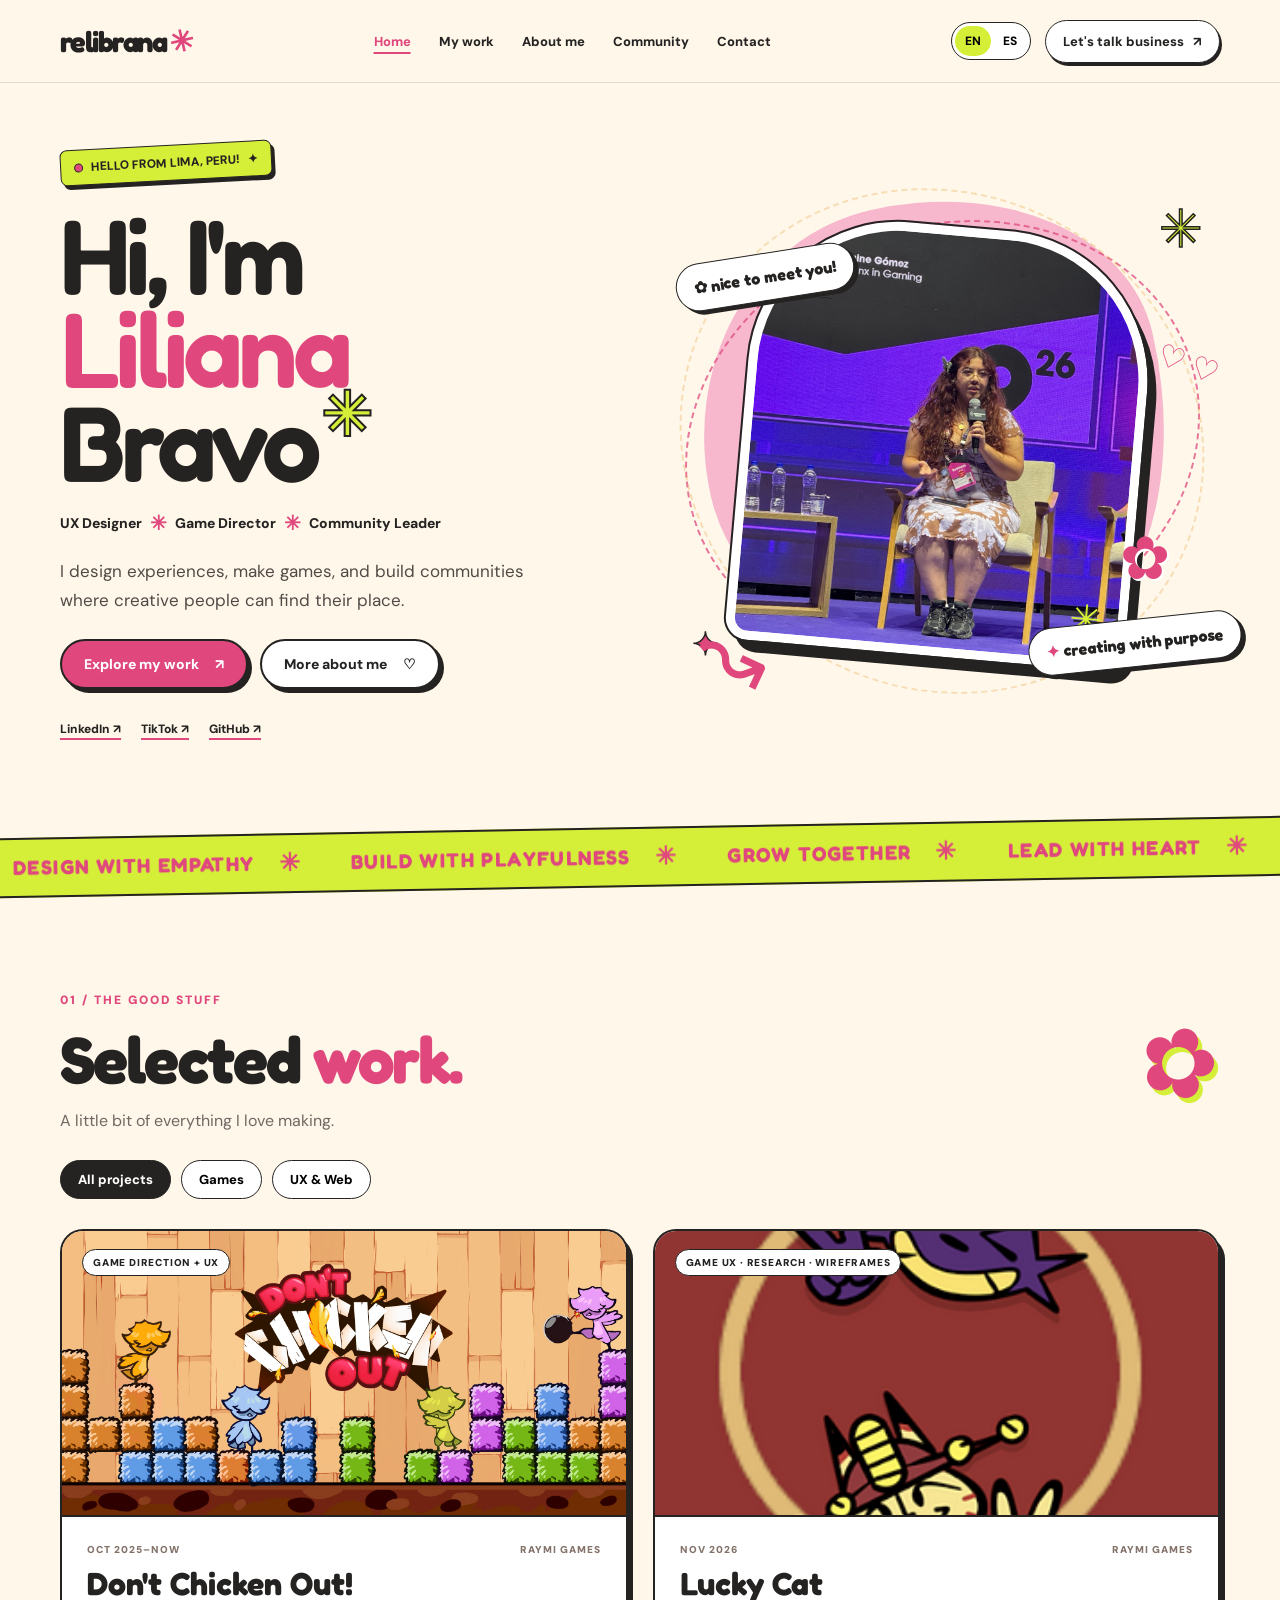
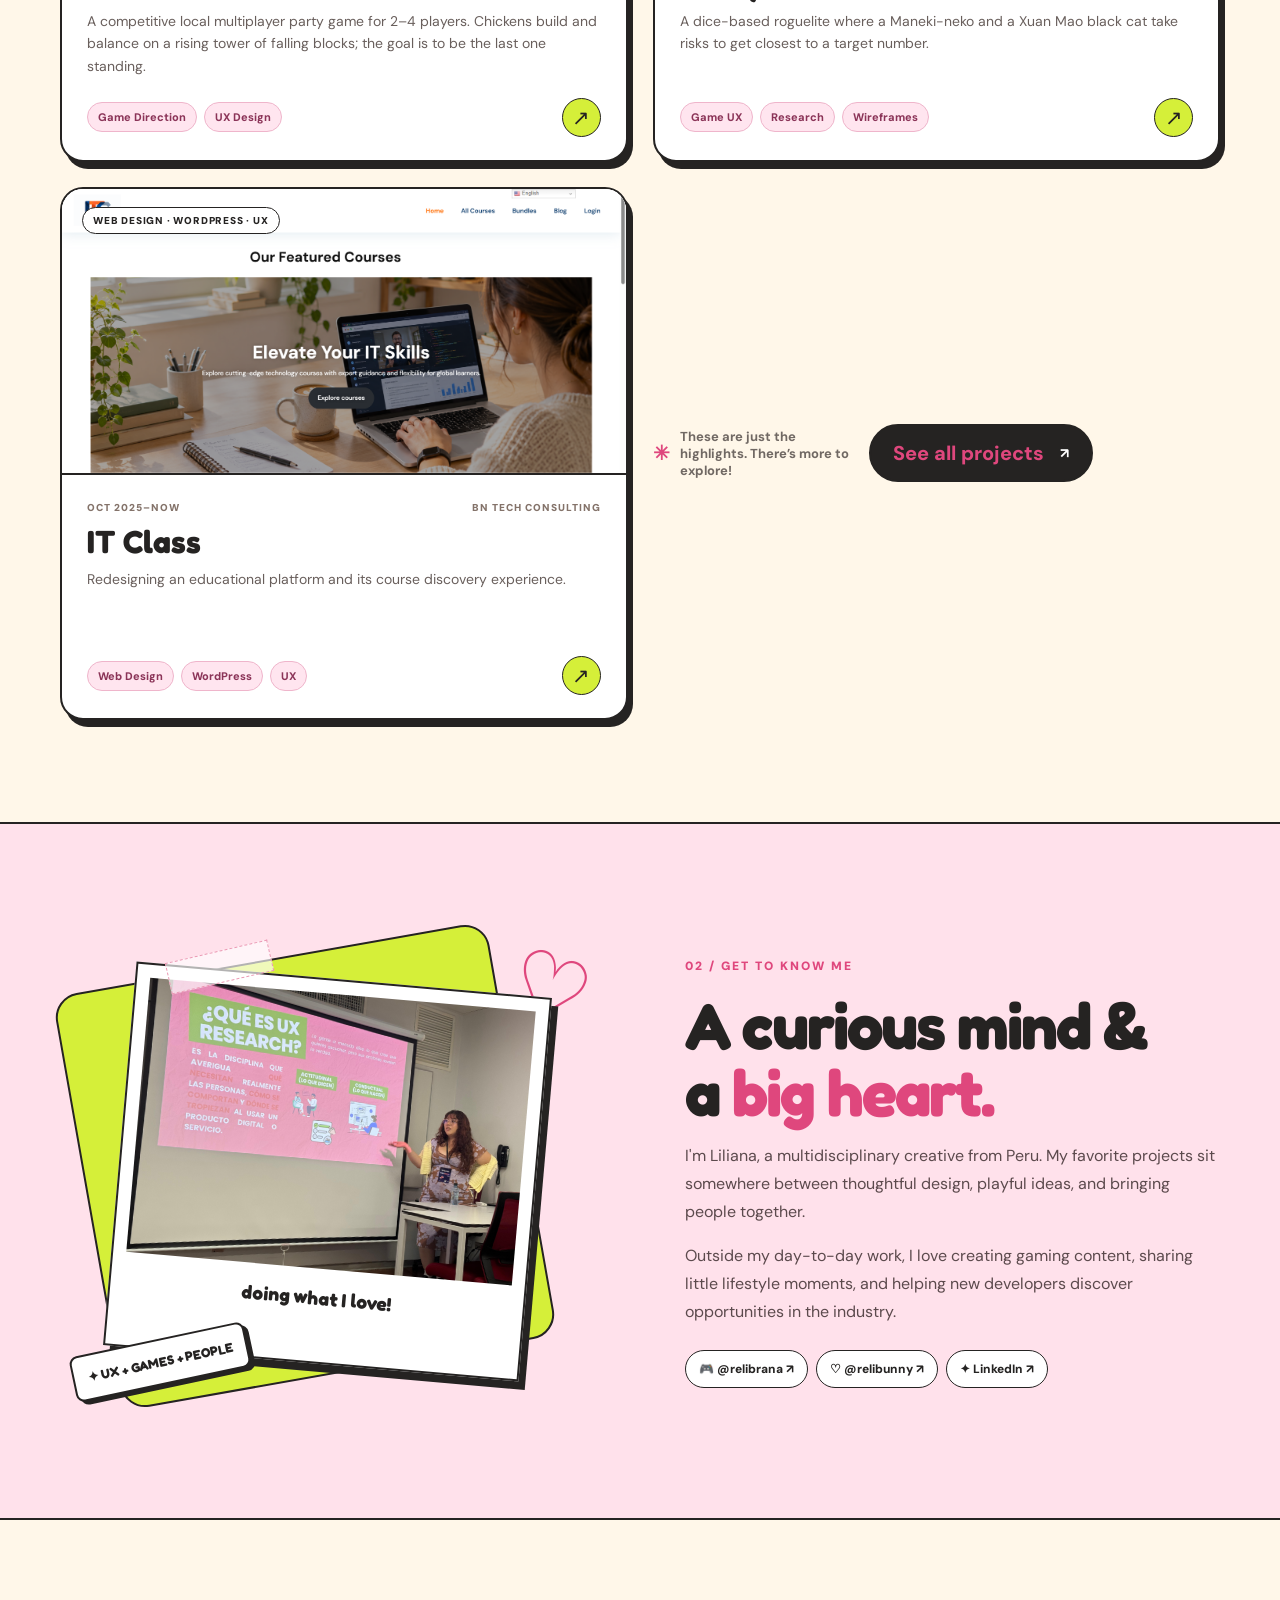
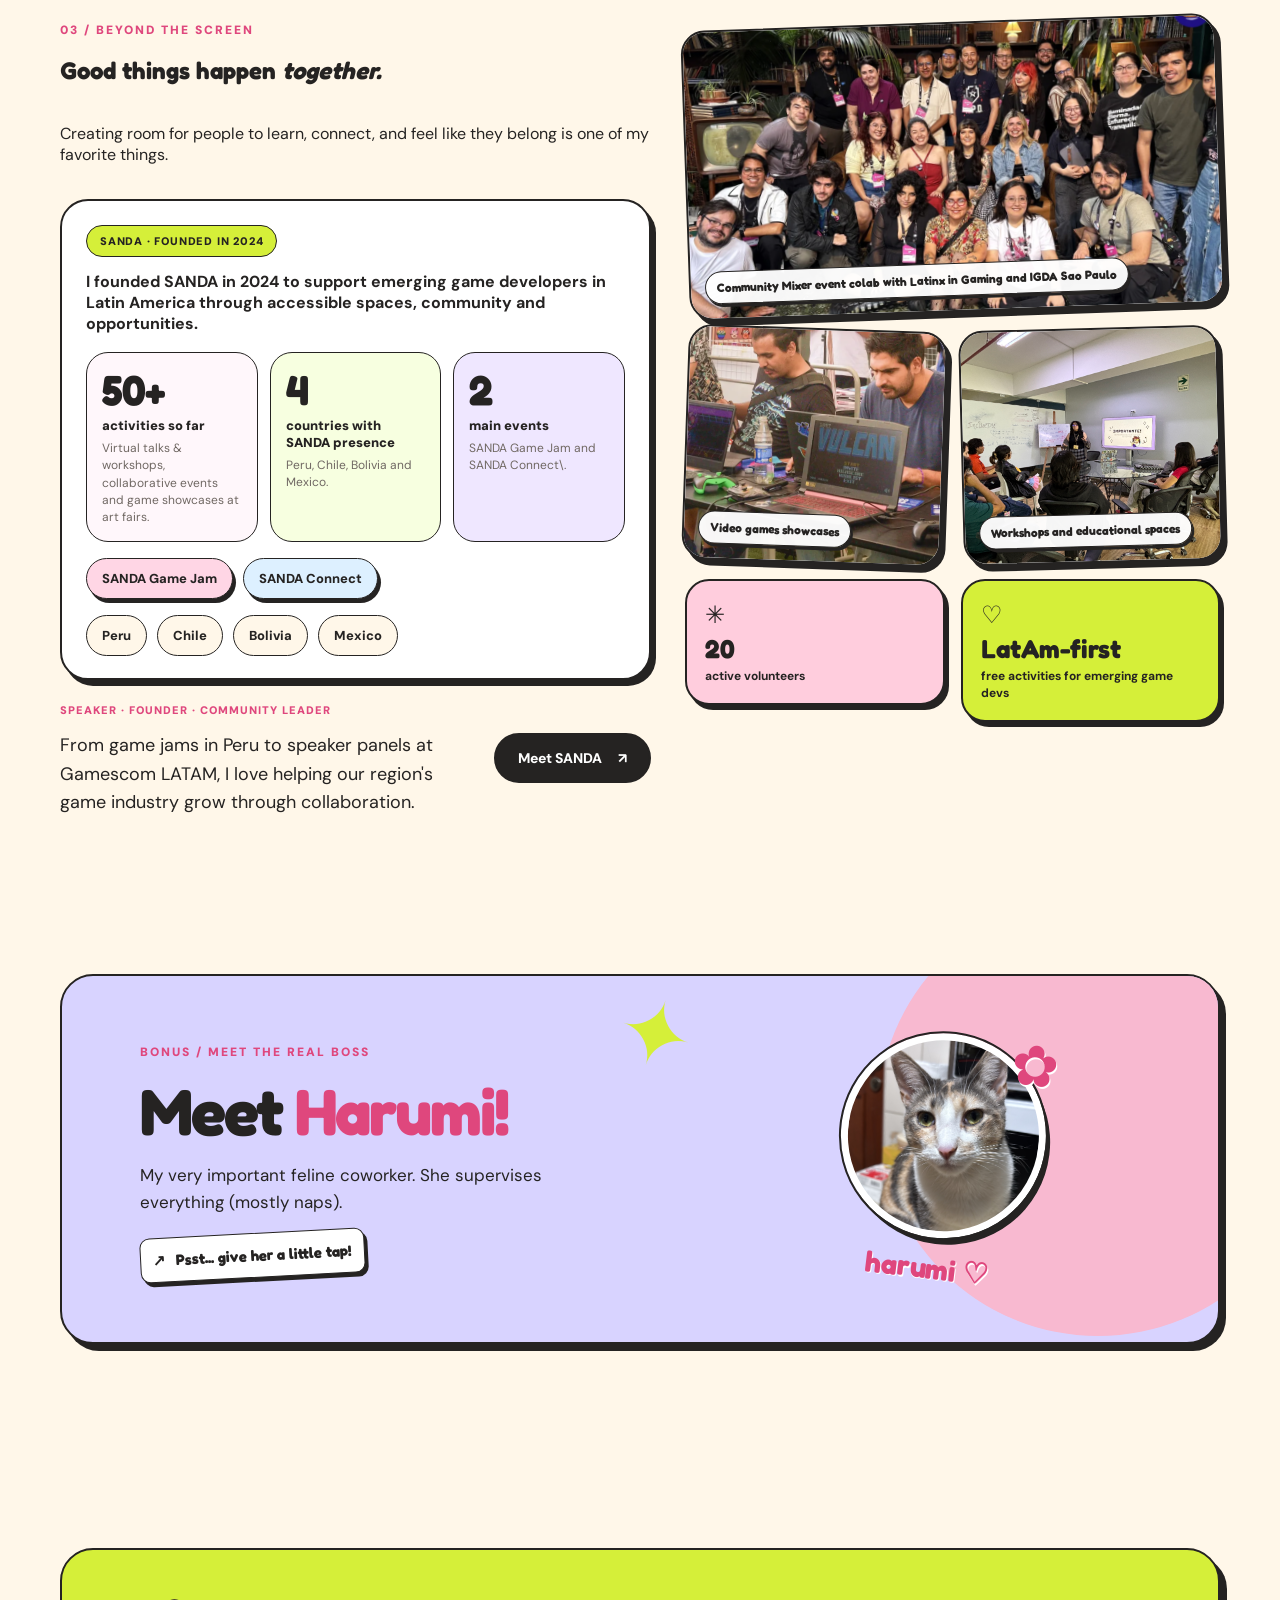
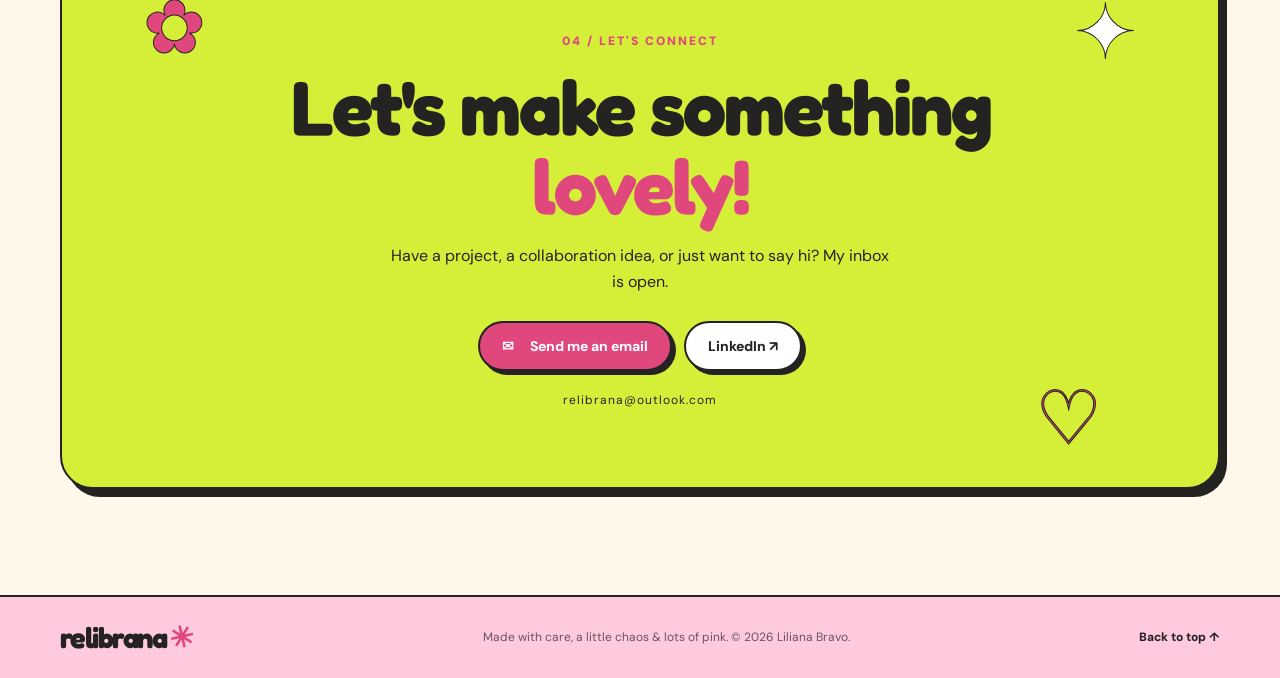
==== commit 36b9a321: "arreglo en los iconos" ====
--- a/index.html
+++ b/index.html
@@ -18,7 +18,7 @@
 <div class="site-shell">
 <header class="site-header" id="top">
 <nav aria-label="Primary navigation" class="nav wrap">
-<a aria-label="Relibrana, home" class="wordmark" href="#top">relibrana<span class="wordmark-star">✳</span></a>
+<a aria-label="Relibrana, home" class="wordmark" href="#top">relibrana<span class="wordmark-star">✳︎</span></a>
 <button aria-controls="navLinks" aria-expanded="false" class="menu-button" id="menuButton" type="button"><span aria-hidden="true">☰</span><span class="sr-only">Menu</span></button>
 <div class="nav-links" id="navLinks">
 <a data-en="Home" data-es="Inicio" href="#top" class="nav-current" aria-current="page">Home</a>
@@ -29,47 +29,47 @@
 </div>
 <div class="nav-actions">
 <div aria-label="Language / Idioma" class="lang-picker" role="group"><button aria-pressed="true" class="lang active" data-lang="en" type="button">EN</button><button aria-pressed="false" class="lang" data-lang="es" type="button">ES</button></div>
-<a class="nav-contact" href="mailto:relibrana@outlook.com"><span data-en="Let's talk business" data-es="Hablemos de negocios">Let's talk business</span><span aria-hidden="true">↗</span></a>
+<a class="nav-contact" href="mailto:relibrana@outlook.com"><span data-en="Let's talk business" data-es="Hablemos de negocios">Let's talk business</span><span aria-hidden="true">↗︎</span></a>
 </div>
 </nav>
 </header>
 <main id="main">
 <section aria-labelledby="hero-title" class="hero wrap">
 <div class="hero-copy">
-<div class="top-sticker"><span class="dot-live"></span><span data-en="HELLO FROM LIMA, PERU!" data-es="¡HOLA DESDE LIMA, PERÚ!">HELLO FROM LIMA, PERU!</span><span aria-hidden="true"> ✦</span></div>
-<h1 id="hero-title"><span data-en="Hi, I'm" data-es="¡Hola! Soy">Hi, I'm</span><br/><span class="name-highlight">Liliana</span><br/>Bravo<span aria-hidden="true" class="star-title">✳</span></h1>
-<div class="hero-role"><span data-en="UX Designer" data-es="Diseñadora UX">UX Designer</span><span aria-hidden="true" class="mini-star">✳</span><span>Game Director</span><span aria-hidden="true" class="mini-star">✳</span><span>Community Leader</span></div>
+<div class="top-sticker"><span class="dot-live"></span><span data-en="HELLO FROM LIMA, PERU!" data-es="¡HOLA DESDE LIMA, PERÚ!">HELLO FROM LIMA, PERU!</span><span aria-hidden="true"> ✦︎</span></div>
+<h1 id="hero-title"><span data-en="Hi, I'm" data-es="¡Hola! Soy">Hi, I'm</span><br/><span class="name-highlight">Liliana</span><br/>Bravo<span aria-hidden="true" class="star-title">✳︎</span></h1>
+<div class="hero-role"><span data-en="UX Designer" data-es="Diseñadora UX">UX Designer</span><span aria-hidden="true" class="mini-star">✳︎</span><span>Game Director</span><span aria-hidden="true" class="mini-star">✳︎</span><span>Community Leader</span></div>
 <p class="hero-lead" data-en="I design experiences, make games, and build communities where creative people can find their place." data-es="Diseño experiencias, creo videojuegos y construyo comunidades donde las personas creativas puedan encontrar su lugar.">I design experiences, make games, and build communities where creative people can find their place.</p>
-<div class="hero-buttons"><a class="button button-pink" href="projects.html"><span data-en="Explore my work" data-es="Explora mis proyectos">Explore my work</span><span aria-hidden="true">↗</span></a><a class="button button-white" href="#about"><span data-en="More about me" data-es="Conoce más de mí">More about me</span><span aria-hidden="true">♡</span></a></div>
-<div aria-label="Social profiles" class="social-links"><a href="https://www.linkedin.com/in/relibrana" rel="noopener noreferrer" target="_blank">LinkedIn ↗</a><a href="https://www.tiktok.com/@relibrana" rel="noopener noreferrer" target="_blank">TikTok ↗</a><a href="https://github.com/relibrana" rel="noopener noreferrer" target="_blank">GitHub ↗</a></div>
+<div class="hero-buttons"><a class="button button-pink" href="projects.html"><span data-en="Explore my work" data-es="Explora mis proyectos">Explore my work</span><span aria-hidden="true">↗︎</span></a><a class="button button-white" href="#about"><span data-en="More about me" data-es="Conoce más de mí">More about me</span><span aria-hidden="true">♡︎</span></a></div>
+<div aria-label="Social profiles" class="social-links"><a href="https://www.linkedin.com/in/relibrana" rel="noopener noreferrer" target="_blank">LinkedIn ↗︎</a><a href="https://www.tiktok.com/@relibrana" rel="noopener noreferrer" target="_blank">TikTok ↗︎</a><a href="https://github.com/relibrana" rel="noopener noreferrer" target="_blank">GitHub ↗︎</a></div>
 </div>
 <div aria-label="Liliana at Gamescom LATAM 2026" class="hero-art">
 <div class="orbit orbit-one"></div><div class="orbit orbit-two"></div>
-<span aria-hidden="true" class="deco sparkle s1">✳</span><span aria-hidden="true" class="deco sparkle s2">✦</span><span aria-hidden="true" class="deco flower">✿</span>
-<div class="hero-image-frame"><img alt="Liliana speaking on stage at Gamescom LATAM 2026" src="assets/gamescom.jpg"/><span aria-hidden="true" class="corner-sparkle">✳</span></div>
-<div class="float-tag tag-top">✿ <span data-en="nice to meet you!" data-es="¡mucho gusto!">nice to meet you!</span></div>
-<div class="float-tag tag-bottom"><span class="tag-sparkle">✦</span> <span data-en="creating with purpose" data-es="creando con propósito">creating with purpose</span></div>
+<span aria-hidden="true" class="deco sparkle s1">✳︎</span><span aria-hidden="true" class="deco sparkle s2">✦︎</span><span aria-hidden="true" class="deco flower">✿︎</span>
+<div class="hero-image-frame"><img alt="Liliana speaking on stage at Gamescom LATAM 2026" src="assets/gamescom.jpg"/><span aria-hidden="true" class="corner-sparkle">✳︎</span></div>
+<div class="float-tag tag-top">✿︎ <span data-en="nice to meet you!" data-es="¡mucho gusto!">nice to meet you!</span></div>
+<div class="float-tag tag-bottom"><span class="tag-sparkle">✦︎</span> <span data-en="creating with purpose" data-es="creando con propósito">creating with purpose</span></div>
 <div aria-hidden="true" class="scribble-arrow">↝</div>
-<div aria-hidden="true" class="mini-hearts">♡ ♡</div>
+<div aria-hidden="true" class="mini-hearts">♡︎ ♡︎</div>
 </div>
 </section>
-<div aria-hidden="true" class="ticker"><div class="ticker-track"><div class="ticker-segment"><span class="ticker-phrase">DESIGN WITH EMPATHY</span><span class="ticker-symbol">✳</span><span class="ticker-phrase">BUILD WITH PLAYFULNESS</span><span class="ticker-symbol">✳</span><span class="ticker-phrase">GROW TOGETHER</span><span class="ticker-symbol">✳</span><span class="ticker-phrase">LEAD WITH HEART</span><span class="ticker-symbol">✳</span><span class="ticker-phrase">MAKE THINGS CLEAR</span><span class="ticker-symbol">✳</span><span class="ticker-phrase">CREATE COZY COMMUNITIES</span><span class="ticker-symbol">✳</span><span class="ticker-phrase">TURN IDEAS INTO PLAY</span><span class="ticker-symbol">✳</span></div><div class="ticker-segment"><span class="ticker-phrase">DESIGN WITH EMPATHY</span><span class="ticker-symbol">✳</span><span class="ticker-phrase">BUILD WITH PLAYFULNESS</span><span class="ticker-symbol">✳</span><span class="ticker-phrase">GROW TOGETHER</span><span class="ticker-symbol">✳</span><span class="ticker-phrase">LEAD WITH HEART</span><span class="ticker-symbol">✳</span><span class="ticker-phrase">MAKE THINGS CLEAR</span><span class="ticker-symbol">✳</span><span class="ticker-phrase">CREATE COZY COMMUNITIES</span><span class="ticker-symbol">✳</span><span class="ticker-phrase">TURN IDEAS INTO PLAY</span><span class="ticker-symbol">✳</span></div></div></div>
+<div aria-hidden="true" class="ticker"><div class="ticker-track"><div class="ticker-segment"><span class="ticker-phrase">DESIGN WITH EMPATHY</span><span class="ticker-symbol">✳︎</span><span class="ticker-phrase">BUILD WITH PLAYFULNESS</span><span class="ticker-symbol">✳︎</span><span class="ticker-phrase">GROW TOGETHER</span><span class="ticker-symbol">✳︎</span><span class="ticker-phrase">LEAD WITH HEART</span><span class="ticker-symbol">✳︎</span><span class="ticker-phrase">MAKE THINGS CLEAR</span><span class="ticker-symbol">✳︎</span><span class="ticker-phrase">CREATE COZY COMMUNITIES</span><span class="ticker-symbol">✳︎</span><span class="ticker-phrase">TURN IDEAS INTO PLAY</span><span class="ticker-symbol">✳︎</span></div><div class="ticker-segment"><span class="ticker-phrase">DESIGN WITH EMPATHY</span><span class="ticker-symbol">✳︎</span><span class="ticker-phrase">BUILD WITH PLAYFULNESS</span><span class="ticker-symbol">✳︎</span><span class="ticker-phrase">GROW TOGETHER</span><span class="ticker-symbol">✳︎</span><span class="ticker-phrase">LEAD WITH HEART</span><span class="ticker-symbol">✳︎</span><span class="ticker-phrase">MAKE THINGS CLEAR</span><span class="ticker-symbol">✳︎</span><span class="ticker-phrase">CREATE COZY COMMUNITIES</span><span class="ticker-symbol">✳︎</span><span class="ticker-phrase">TURN IDEAS INTO PLAY</span><span class="ticker-symbol">✳︎</span></div></div></div>
 <section aria-labelledby="work-heading" class="work-section section-pad" id="work"><div class="wrap">
-<div class="section-head"><div><span class="eyebrow">01 / <span data-en="THE GOOD STUFF" data-es="LO MÁS LINDO">THE GOOD STUFF</span></span><h2 data-en="Selected &lt;em&gt;work&lt;/em&gt;&lt;span class='period'&gt;.&lt;/span&gt;" data-es="Mis &lt;em&gt;proyectos&lt;/em&gt;&lt;span class='period'&gt;.&lt;/span&gt;" id="work-heading">Selected <em>work</em><span class="period">.</span></h2><p data-en="A little bit of everything I love making." data-es="Un poquito de todo lo que me encanta hacer.">A little bit of everything I love making.</p></div><div aria-hidden="true" class="section-flower">✿</div></div>
+<div class="section-head"><div><span class="eyebrow">01 / <span data-en="THE GOOD STUFF" data-es="LO MÁS LINDO">THE GOOD STUFF</span></span><h2 data-en="Selected &lt;em&gt;work&lt;/em&gt;&lt;span class='period'&gt;.&lt;/span&gt;" data-es="Mis &lt;em&gt;proyectos&lt;/em&gt;&lt;span class='period'&gt;.&lt;/span&gt;" id="work-heading">Selected <em>work</em><span class="period">.</span></h2><p data-en="A little bit of everything I love making." data-es="Un poquito de todo lo que me encanta hacer.">A little bit of everything I love making.</p></div><div aria-hidden="true" class="section-flower">✿︎</div></div>
 <div aria-label="Filter projects" class="filters" role="group"><button class="filter active" data-en="All projects" data-es="Todos" data-filter="all">All projects</button><button class="filter" data-en="Games" data-es="Videojuegos" data-filter="games">Games</button><button class="filter" data-en="UX &amp; Web" data-es="UX y Web" data-filter="ux">UX &amp; Web</button></div>
 <div class="project-grid">
-<article class="project-card project-dco" data-category="games" data-open-case="dco" role="button" tabindex="0" aria-label="Open the Don’t Chicken Out case study"><div class="card-visual home-project-cover home-project-cover--dco"><div class="project-micro-tag" data-en="GAME DIRECTION + UX" data-es="DIRECCIÓN DE JUEGO + UX">GAME DIRECTION + UX</div><img src="assets/dco/portada.jpg" alt="Don't Chicken Out! cover art"></div><div class="card-content"><div class="project-meta"><span>OCT 2025–<span data-en="NOW" data-es="ACTUALIDAD">NOW</span></span><span>RAYMI GAMES</span></div><h3>Don't Chicken Out!</h3><p data-en="A competitive local multiplayer party game for 2–4 players. Chickens build and balance on a rising tower of falling blocks; the goal is to be the last one standing." data-es="Un party game competitivo multijugador local para 2–4 jugadores. Las gallinas construyen y se mantienen sobre una torre ascendente de bloques que caen; el objetivo es ser la última en pie.">A competitive local multiplayer party game for 2–4 players. Chickens build and balance on a rising tower of falling blocks; the goal is to be the last one standing.</p><div class="card-footer"><div class="tags"><span data-en="Game Direction" data-es="Dirección de juego">Game Direction</span><span data-en="UX Design" data-es="Diseño UX">UX Design</span></div><a aria-label="View the Don't Chicken Out case study" class="round-arrow" href="projects.html?case=dco">↗</a></div></div></article>
-<article class="project-card project-lucky" data-category="games ux" data-open-case="lucky" role="button" tabindex="0" aria-label="Open the Lucky Cat case study"><div class="card-visual home-project-cover home-project-cover--lucky"><div class="project-micro-tag" data-en="GAME UX · RESEARCH · WIREFRAMES" data-es="UX DE JUEGOS · INVESTIGACIÓN · WIREFRAMES">GAME UX · RESEARCH · WIREFRAMES</div><img src="assets/lucky%20cat/portada.png" alt="Lucky Cat cover art"></div><div class="card-content"><div class="project-meta"><span>NOV 2026</span><span>RAYMI GAMES</span></div><h3>Lucky Cat</h3><p data-en="A dice-based roguelite where a Maneki-neko and a Xuan Mao black cat take risks to get closest to a target number." data-es="Un roguelite de dados donde un Maneki-neko y un gato negro Xuan Mao toman riesgos para acercarse a un número objetivo.">A dice-based roguelite where a Maneki-neko and a Xuan Mao black cat take risks to get closest to a target number.</p><div class="card-footer"><div class="tags"><span data-en="Game UX" data-es="UX de videojuegos">Game UX</span><span data-en="Research" data-es="Investigación">Research</span><span data-en="Wireframes" data-es="Wireframes">Wireframes</span></div><a aria-label="View the Lucky Cat case study" class="round-arrow" href="projects.html?case=lucky">↗</a></div></div></article>
+<article class="project-card project-dco" data-category="games" data-open-case="dco" role="button" tabindex="0" aria-label="Open the Don’t Chicken Out case study"><div class="card-visual home-project-cover home-project-cover--dco"><div class="project-micro-tag" data-en="GAME DIRECTION + UX" data-es="DIRECCIÓN DE JUEGO + UX">GAME DIRECTION + UX</div><img src="assets/dco/portada.jpg" alt="Don't Chicken Out! cover art"></div><div class="card-content"><div class="project-meta"><span>OCT 2025–<span data-en="NOW" data-es="ACTUALIDAD">NOW</span></span><span>RAYMI GAMES</span></div><h3>Don't Chicken Out!</h3><p data-en="A competitive local multiplayer party game for 2–4 players. Chickens build and balance on a rising tower of falling blocks; the goal is to be the last one standing." data-es="Un party game competitivo multijugador local para 2–4 jugadores. Las gallinas construyen y se mantienen sobre una torre ascendente de bloques que caen; el objetivo es ser la última en pie.">A competitive local multiplayer party game for 2–4 players. Chickens build and balance on a rising tower of falling blocks; the goal is to be the last one standing.</p><div class="card-footer"><div class="tags"><span data-en="Game Direction" data-es="Dirección de juego">Game Direction</span><span data-en="UX Design" data-es="Diseño UX">UX Design</span></div><a aria-label="View the Don't Chicken Out case study" class="round-arrow" href="projects.html?case=dco">↗︎</a></div></div></article>
+<article class="project-card project-lucky" data-category="games ux" data-open-case="lucky" role="button" tabindex="0" aria-label="Open the Lucky Cat case study"><div class="card-visual home-project-cover home-project-cover--lucky"><div class="project-micro-tag" data-en="GAME UX · RESEARCH · WIREFRAMES" data-es="UX DE JUEGOS · INVESTIGACIÓN · WIREFRAMES">GAME UX · RESEARCH · WIREFRAMES</div><img src="assets/lucky%20cat/portada.png" alt="Lucky Cat cover art"></div><div class="card-content"><div class="project-meta"><span>NOV 2026</span><span>RAYMI GAMES</span></div><h3>Lucky Cat</h3><p data-en="A dice-based roguelite where a Maneki-neko and a Xuan Mao black cat take risks to get closest to a target number." data-es="Un roguelite de dados donde un Maneki-neko y un gato negro Xuan Mao toman riesgos para acercarse a un número objetivo.">A dice-based roguelite where a Maneki-neko and a Xuan Mao black cat take risks to get closest to a target number.</p><div class="card-footer"><div class="tags"><span data-en="Game UX" data-es="UX de videojuegos">Game UX</span><span data-en="Research" data-es="Investigación">Research</span><span data-en="Wireframes" data-es="Wireframes">Wireframes</span></div><a aria-label="View the Lucky Cat case study" class="round-arrow" href="projects.html?case=lucky">↗︎</a></div></div></article>
 
-<article class="project-card project-it" data-category="ux" data-open-case="itclass" role="button" tabindex="0" aria-label="Open the IT Class case study"><div class="card-visual home-project-cover home-project-cover--it"><div class="project-micro-tag" data-en="WEB DESIGN · WORDPRESS · UX" data-es="DISEÑO WEB · WORDPRESS · UX">WEB DESIGN · WORDPRESS · UX</div><img src="assets/it%20class/home.png" alt="IT Class homepage preview"></div><div class="card-content"><div class="project-meta"><span>OCT 2025–<span data-en="NOW" data-es="ACTUALIDAD">NOW</span></span><span>BN TECH CONSULTING</span></div><h3>IT Class</h3><p data-en="Redesigning an educational platform and its course discovery experience." data-es="Rediseño de una plataforma educativa y su experiencia de exploración de cursos.">Redesigning an educational platform and its course discovery experience.</p><div class="card-footer"><div class="tags"><span data-en="Web Design" data-es="Diseño web">Web Design</span><span data-en="WordPress" data-es="WordPress">WordPress</span><span data-en="UX" data-es="UX">UX</span></div><a aria-label="View the IT Class case study" class="round-arrow" href="projects.html?case=itclass">↗</a></div></div></article>
-<div class="work-note"><span aria-hidden="true">✳</span><span data-en="These are just the highlights. There’s more to explore!" data-es="Estos son solo algunos destacados. ¡Hay mucho más por explorar!">These are just the highlights. There’s more to explore!</span><a class="button button-dark" href="projects.html"><span data-en="See all projects" data-es="Ver todos los proyectos">See all projects</span> ↗</a></div>
+<article class="project-card project-it" data-category="ux" data-open-case="itclass" role="button" tabindex="0" aria-label="Open the IT Class case study"><div class="card-visual home-project-cover home-project-cover--it"><div class="project-micro-tag" data-en="WEB DESIGN · WORDPRESS · UX" data-es="DISEÑO WEB · WORDPRESS · UX">WEB DESIGN · WORDPRESS · UX</div><img src="assets/it%20class/home.png" alt="IT Class homepage preview"></div><div class="card-content"><div class="project-meta"><span>OCT 2025–<span data-en="NOW" data-es="ACTUALIDAD">NOW</span></span><span>BN TECH CONSULTING</span></div><h3>IT Class</h3><p data-en="Redesigning an educational platform and its course discovery experience." data-es="Rediseño de una plataforma educativa y su experiencia de exploración de cursos.">Redesigning an educational platform and its course discovery experience.</p><div class="card-footer"><div class="tags"><span data-en="Web Design" data-es="Diseño web">Web Design</span><span data-en="WordPress" data-es="WordPress">WordPress</span><span data-en="UX" data-es="UX">UX</span></div><a aria-label="View the IT Class case study" class="round-arrow" href="projects.html?case=itclass">↗︎</a></div></div></article>
+<div class="work-note"><span aria-hidden="true">✳︎</span><span data-en="These are just the highlights. There’s more to explore!" data-es="Estos son solo algunos destacados. ¡Hay mucho más por explorar!">These are just the highlights. There’s more to explore!</span><a class="button button-dark" href="projects.html"><span data-en="See all projects" data-es="Ver todos los proyectos">See all projects</span> ↗︎</a></div>
 </div></section>
-<section class="about-section section-pad" id="about"><div class="wrap about-grid"><div class="about-photos"><div class="photo-back"></div><figure class="about-main-photo"><img alt="Liliana presenting a UX Research talk at SANDA Connect 2026" src="assets/ux-talk.jpg"/><figcaption data-en="doing what I love!" data-es="¡haciendo lo que amo!">doing what I love!</figcaption></figure><div class="tape tape-one"></div><div class="about-heart">♡</div><div class="about-mini-sticker">✦ UX + GAMES + PEOPLE</div></div><div class="about-copy"><span class="eyebrow">02 / <span data-en="GET TO KNOW ME" data-es="CONÓCEME">GET TO KNOW ME</span></span><h2 data-en="A curious mind &amp; a &lt;em&gt;big heart.&lt;/em&gt;" data-es="Mucha curiosidad y un &lt;em&gt;gran corazón.&lt;/em&gt;">A curious mind &amp; a <em>big heart.</em></h2><p data-en="I'm Liliana, a multidisciplinary creative from Peru. My favorite projects sit somewhere between thoughtful design, playful ideas, and bringing people together." data-es="Soy Liliana, una creativa multidisciplinaria de Perú. Mis proyectos favoritos combinan diseño pensado para las personas, ideas divertidas y crear conexiones.">I'm Liliana, a multidisciplinary creative from Peru. My favorite projects sit somewhere between thoughtful design, playful ideas, and bringing people together.</p><p data-en="Outside my day-to-day work, I love creating gaming content, sharing little lifestyle moments, and helping new developers discover opportunities in the industry." data-es="Fuera de mi trabajo, me encanta crear contenido de videojuegos, compartir momentos de mi día a día y ayudar a nuevos desarrolladores a descubrir oportunidades en la industria.">Outside my day-to-day work, I love creating gaming content, sharing little lifestyle moments, and helping new developers discover opportunities in the industry.</p><div class="about-chips"><a href="https://www.tiktok.com/@relibrana" rel="noopener noreferrer" target="_blank">🎮 @relibrana ↗</a><a href="https://www.tiktok.com/@relibunny" rel="noopener noreferrer" target="_blank">♡ @relibunny ↗</a><a href="https://www.linkedin.com/in/relibrana" rel="noopener noreferrer" target="_blank">✦ LinkedIn ↗</a></div></div></div></section>
-<section class="community-section section-pad" id="community"><div class="wrap"><div class="community-layout"><div class="community-copy"><span class="eyebrow">03 / <span data-en="BEYOND THE SCREEN" data-es="MÁS ALLÁ DE LA PANTALLA">BEYOND THE SCREEN</span></span><h2 data-en="Good things happen &lt;em&gt;together.&lt;/em&gt;" data-es="Las cosas lindas pasan &lt;em&gt;en comunidad.&lt;/em&gt;">Good things happen <em>together.</em></h2><p data-en="Creating room for people to learn, connect, and feel like they belong is one of my favorite things." data-es="Crear espacios donde las personas puedan aprender, conectar y sentirse parte de algo es una de mis cosas favoritas.">Creating room for people to learn, connect, and feel like they belong is one of my favorite things.</p><div class="community-story-card"><div class="story-kicker" data-en="SANDA · FOUNDED IN 2024" data-es="SANDA · FUNDADA EN 2024">SANDA · FOUNDED IN 2024</div><p class="community-sanda-lead" data-en="I founded SANDA in 2024 to support emerging game developers in Latin America through accessible spaces, community and opportunities." data-es="Fundé SANDA en 2024 para apoyar a quienes recién empiezan en la industria de videojuegos de Latinoamérica mediante espacios accesibles, comunidad y oportunidades.">I founded SANDA in 2024 to support emerging game developers in Latin America through accessible spaces, community and opportunities.</p><div class="community-stat-grid"><div class="community-stat"><strong>50+</strong><span data-en="activities so far" data-es="actividades realizadas">activities so far</span><small data-en="Virtual talks & workshops, collaborative events and game showcases at art fairs." data-es="Charlas y talleres virtuales, eventos colaborativos y exhibición de juegos en ferias de arte.">Virtual talks & workshops, collaborative events and game showcases at art fairs.</small></div><div class="community-stat"><strong>4</strong><span data-en="countries with SANDA presence" data-es="países con presencia SANDA">countries with SANDA presence</span><small data-en="Peru, Chile, Bolivia and Mexico." data-es="Perú, Chile, Bolivia y México.">Peru, Chile, Bolivia and Mexico.</small></div><div class="community-stat"><strong>2</strong><span data-en="main events" data-es="eventos principales">main events</span><small data-en="SANDA Game Jam and SANDA Connect\." data-es="SANDA Game Jam y SANDA Connect\.\">SANDA Game Jam and SANDA Connect.</small></div></div><div class="event-pill-row"><span class="event-pill">SANDA Game Jam</span><span class="event-pill">SANDA Connect</span></div><div class="country-pill-row"><span class="country-pill">Peru</span><span class="country-pill">Chile</span><span class="country-pill">Bolivia</span><span class="country-pill">Mexico</span></div></div><div class="community-bottom"><div><span data-en="SPEAKER · FOUNDER · COMMUNITY LEADER" data-es="PONENTE · FUNDADORA · LÍDER DE COMUNIDAD">SPEAKER · FOUNDER · COMMUNITY LEADER</span><p data-en="From game jams in Peru to speaker panels at Gamescom LATAM, I love helping our region's game industry grow through collaboration." data-es="Desde game jams en Perú hasta paneles en Gamescom LATAM, me encanta aportar al crecimiento de nuestra industria desde la colaboración.">From game jams in Peru to speaker panels at Gamescom LATAM, I love helping our region's game industry grow through collaboration.</p></div><a class="button button-dark" href="https://www.instagram.com/sanda.oficial/" rel="noopener noreferrer" target="_blank"><span data-en="Meet SANDA" data-es="Conoce SANDA">Meet SANDA</span> ↗</a></div></div><div class="community-visuals"><div class="community-photo photo-main"><img src="assets/gamescom_latam_networking.png" alt="Liliana at a Community Mixer with Latinx in Gaming and IGDA Sao Paulo"><div class="photo-caption" data-en="Community Mixer event colab with Latinx in Gaming and IGDA Sao Paulo" data-es="Evento Community Mixer en colaboración con Latinx in Gaming e IGDA Sao Paulo">Community Mixer event colab with Latinx in Gaming and IGDA Sao Paulo</div></div><div class="community-photo photo-secondary"><img src="assets/ferias_pepe.png" alt="Video game showcases"><div class="photo-caption" data-en="Video games showcases" data-es="Exhibiciones de videojuegos">Video games showcases</div></div><div class="community-photo photo-third"><img src="assets/pp-maki.jpg" alt="Workshops and educational spaces"><div class="photo-caption" data-en="Workshops and educational spaces" data-es="Talleres y espacios educativos">Workshops and educational spaces</div></div><div class="community-mini-card mini-pink"><span>✳</span><strong>20</strong><small data-en="active volunteers" data-es="voluntarios activos">active volunteers</small></div><div class="community-mini-card mini-lime"><span>♡</span><strong data-en="LatAm-first" data-es="LatAm first">LatAm-first</strong><small data-en="free activities for emerging game devs" data-es="actividades gratuitas para quienes empiezan en game dev">free activities for emerging game devs</small></div></div></div></div></section>
-<section class="harumi-section section-pad" id="harumi"><div class="wrap harumi-card"><div class="harumi-text"><span class="eyebrow">BONUS / <span data-en="MEET THE REAL BOSS" data-es="CONOCE A LA VERDADERA JEFA">MEET THE REAL BOSS</span></span><h2 data-en="Meet &lt;em&gt;Harumi!&lt;/em&gt;" data-es="¡Conoce a &lt;em&gt;Harumi!&lt;/em&gt;">Meet <em>Harumi!</em></h2><p data-en="My very important feline coworker. She supervises everything (mostly naps)." data-es="Mi compañera felina más importante. Supervisa todo (sobre todo las siestas).">My very important feline coworker. She supervises everything (mostly naps).</p><div class="harumi-prompt"><span aria-hidden="true">↗</span><span data-en="Psst... give her a little tap!" data-es="Oye... ¡dale un toquecito!">Psst... give her a little tap!</span></div></div><button aria-label="Pet Harumi" class="harumi-button" id="harumiButton" type="button"><span class="harumi-photo-wrap"><img alt="Harumi, Liliana's calico cat" src="assets/harumi.jpg"/><span aria-hidden="true" class="harumi-bow">✿</span></span><span class="harumi-name">harumi ♡</span><span aria-hidden="true" id="heartEmitter"></span></button><span aria-hidden="true" class="harumi-star">✦</span></div></section>
-<section class="contact-section section-pad" id="contact"><div class="wrap contact-card"><div aria-hidden="true" class="contact-stickers"><span>✿</span><span>✦</span><span>♡</span></div><span class="eyebrow">04 / <span data-en="LET'S CONNECT" data-es="CONECTEMOS">LET'S CONNECT</span></span><h2 data-en="Let's make something &lt;em&gt;lovely!&lt;/em&gt;" data-es="¡Hagamos algo &lt;em&gt;bonito!&lt;/em&gt;">Let's make something <em>lovely!</em></h2><p data-en="Have a project, a collaboration idea, or just want to say hi? My inbox is open." data-es="¿Tienes un proyecto, una idea para colaborar o solo quieres saludar? Mi correo está abierto.">Have a project, a collaboration idea, or just want to say hi? My inbox is open.</p><div class="contact-buttons"><a class="button button-pink" href="mailto:relibrana@outlook.com">✉ <span data-en="Send me an email" data-es="Envíame un correo">Send me an email</span></a><a class="button button-white" href="https://www.linkedin.com/in/relibrana" rel="noopener noreferrer" target="_blank">LinkedIn ↗</a></div><span class="contact-email">relibrana@outlook.com</span></div></section>
+<section class="about-section section-pad" id="about"><div class="wrap about-grid"><div class="about-photos"><div class="photo-back"></div><figure class="about-main-photo"><img alt="Liliana presenting a UX Research talk at SANDA Connect 2026" src="assets/ux-talk.jpg"/><figcaption data-en="doing what I love!" data-es="¡haciendo lo que amo!">doing what I love!</figcaption></figure><div class="tape tape-one"></div><div class="about-heart">♡︎</div><div class="about-mini-sticker">✦︎ UX + GAMES + PEOPLE</div></div><div class="about-copy"><span class="eyebrow">02 / <span data-en="GET TO KNOW ME" data-es="CONÓCEME">GET TO KNOW ME</span></span><h2 data-en="A curious mind &amp; a &lt;em&gt;big heart.&lt;/em&gt;" data-es="Mucha curiosidad y un &lt;em&gt;gran corazón.&lt;/em&gt;">A curious mind &amp; a <em>big heart.</em></h2><p data-en="I'm Liliana, a multidisciplinary creative from Peru. My favorite projects sit somewhere between thoughtful design, playful ideas, and bringing people together." data-es="Soy Liliana, una creativa multidisciplinaria de Perú. Mis proyectos favoritos combinan diseño pensado para las personas, ideas divertidas y crear conexiones.">I'm Liliana, a multidisciplinary creative from Peru. My favorite projects sit somewhere between thoughtful design, playful ideas, and bringing people together.</p><p data-en="Outside my day-to-day work, I love creating gaming content, sharing little lifestyle moments, and helping new developers discover opportunities in the industry." data-es="Fuera de mi trabajo, me encanta crear contenido de videojuegos, compartir momentos de mi día a día y ayudar a nuevos desarrolladores a descubrir oportunidades en la industria.">Outside my day-to-day work, I love creating gaming content, sharing little lifestyle moments, and helping new developers discover opportunities in the industry.</p><div class="about-chips"><a href="https://www.tiktok.com/@relibrana" rel="noopener noreferrer" target="_blank">🎮 @relibrana ↗︎</a><a href="https://www.tiktok.com/@relibunny" rel="noopener noreferrer" target="_blank">♡︎ @relibunny ↗︎</a><a href="https://www.linkedin.com/in/relibrana" rel="noopener noreferrer" target="_blank">✦︎ LinkedIn ↗︎</a></div></div></div></section>
+<section class="community-section section-pad" id="community"><div class="wrap"><div class="community-layout"><div class="community-copy"><span class="eyebrow">03 / <span data-en="BEYOND THE SCREEN" data-es="MÁS ALLÁ DE LA PANTALLA">BEYOND THE SCREEN</span></span><h2 data-en="Good things happen &lt;em&gt;together.&lt;/em&gt;" data-es="Las cosas lindas pasan &lt;em&gt;en comunidad.&lt;/em&gt;">Good things happen <em>together.</em></h2><p data-en="Creating room for people to learn, connect, and feel like they belong is one of my favorite things." data-es="Crear espacios donde las personas puedan aprender, conectar y sentirse parte de algo es una de mis cosas favoritas.">Creating room for people to learn, connect, and feel like they belong is one of my favorite things.</p><div class="community-story-card"><div class="story-kicker" data-en="SANDA · FOUNDED IN 2024" data-es="SANDA · FUNDADA EN 2024">SANDA · FOUNDED IN 2024</div><p class="community-sanda-lead" data-en="I founded SANDA in 2024 to support emerging game developers in Latin America through accessible spaces, community and opportunities." data-es="Fundé SANDA en 2024 para apoyar a quienes recién empiezan en la industria de videojuegos de Latinoamérica mediante espacios accesibles, comunidad y oportunidades.">I founded SANDA in 2024 to support emerging game developers in Latin America through accessible spaces, community and opportunities.</p><div class="community-stat-grid"><div class="community-stat"><strong>50+</strong><span data-en="activities so far" data-es="actividades realizadas">activities so far</span><small data-en="Virtual talks & workshops, collaborative events and game showcases at art fairs." data-es="Charlas y talleres virtuales, eventos colaborativos y exhibición de juegos en ferias de arte.">Virtual talks & workshops, collaborative events and game showcases at art fairs.</small></div><div class="community-stat"><strong>4</strong><span data-en="countries with SANDA presence" data-es="países con presencia SANDA">countries with SANDA presence</span><small data-en="Peru, Chile, Bolivia and Mexico." data-es="Perú, Chile, Bolivia y México.">Peru, Chile, Bolivia and Mexico.</small></div><div class="community-stat"><strong>2</strong><span data-en="main events" data-es="eventos principales">main events</span><small data-en="SANDA Game Jam and SANDA Connect\." data-es="SANDA Game Jam y SANDA Connect\.\">SANDA Game Jam and SANDA Connect.</small></div></div><div class="event-pill-row"><span class="event-pill">SANDA Game Jam</span><span class="event-pill">SANDA Connect</span></div><div class="country-pill-row"><span class="country-pill">Peru</span><span class="country-pill">Chile</span><span class="country-pill">Bolivia</span><span class="country-pill">Mexico</span></div></div><div class="community-bottom"><div><span data-en="SPEAKER · FOUNDER · COMMUNITY LEADER" data-es="PONENTE · FUNDADORA · LÍDER DE COMUNIDAD">SPEAKER · FOUNDER · COMMUNITY LEADER</span><p data-en="From game jams in Peru to speaker panels at Gamescom LATAM, I love helping our region's game industry grow through collaboration." data-es="Desde game jams en Perú hasta paneles en Gamescom LATAM, me encanta aportar al crecimiento de nuestra industria desde la colaboración.">From game jams in Peru to speaker panels at Gamescom LATAM, I love helping our region's game industry grow through collaboration.</p></div><a class="button button-dark" href="https://www.instagram.com/sanda.oficial/" rel="noopener noreferrer" target="_blank"><span data-en="Meet SANDA" data-es="Conoce SANDA">Meet SANDA</span> ↗︎</a></div></div><div class="community-visuals"><div class="community-photo photo-main"><img src="assets/gamescom_latam_networking.png" alt="Liliana at a Community Mixer with Latinx in Gaming and IGDA Sao Paulo"><div class="photo-caption" data-en="Community Mixer event colab with Latinx in Gaming and IGDA Sao Paulo" data-es="Evento Community Mixer en colaboración con Latinx in Gaming e IGDA Sao Paulo">Community Mixer event colab with Latinx in Gaming and IGDA Sao Paulo</div></div><div class="community-photo photo-secondary"><img src="assets/ferias_pepe.png" alt="Video game showcases"><div class="photo-caption" data-en="Video games showcases" data-es="Exhibiciones de videojuegos">Video games showcases</div></div><div class="community-photo photo-third"><img src="assets/pp-maki.jpg" alt="Workshops and educational spaces"><div class="photo-caption" data-en="Workshops and educational spaces" data-es="Talleres y espacios educativos">Workshops and educational spaces</div></div><div class="community-mini-card mini-pink"><span>✳︎</span><strong>20</strong><small data-en="active volunteers" data-es="voluntarios activos">active volunteers</small></div><div class="community-mini-card mini-lime"><span>♡︎</span><strong data-en="LatAm-first" data-es="LatAm first">LatAm-first</strong><small data-en="free activities for emerging game devs" data-es="actividades gratuitas para quienes empiezan en game dev">free activities for emerging game devs</small></div></div></div></div></section>
+<section class="harumi-section section-pad" id="harumi"><div class="wrap harumi-card"><div class="harumi-text"><span class="eyebrow">BONUS / <span data-en="MEET THE REAL BOSS" data-es="CONOCE A LA VERDADERA JEFA">MEET THE REAL BOSS</span></span><h2 data-en="Meet &lt;em&gt;Harumi!&lt;/em&gt;" data-es="¡Conoce a &lt;em&gt;Harumi!&lt;/em&gt;">Meet <em>Harumi!</em></h2><p data-en="My very important feline coworker. She supervises everything (mostly naps)." data-es="Mi compañera felina más importante. Supervisa todo (sobre todo las siestas).">My very important feline coworker. She supervises everything (mostly naps).</p><div class="harumi-prompt"><span aria-hidden="true">↗︎</span><span data-en="Psst... give her a little tap!" data-es="Oye... ¡dale un toquecito!">Psst... give her a little tap!</span></div></div><button aria-label="Pet Harumi" class="harumi-button" id="harumiButton" type="button"><span class="harumi-photo-wrap"><img alt="Harumi, Liliana's calico cat" src="assets/harumi.jpg"/><span aria-hidden="true" class="harumi-bow">✿︎</span></span><span class="harumi-name">harumi ♡︎</span><span aria-hidden="true" id="heartEmitter"></span></button><span aria-hidden="true" class="harumi-star">✦︎</span></div></section>
+<section class="contact-section section-pad" id="contact"><div class="wrap contact-card"><div aria-hidden="true" class="contact-stickers"><span>✿︎</span><span>✦︎</span><span>♡︎</span></div><span class="eyebrow">04 / <span data-en="LET'S CONNECT" data-es="CONECTEMOS">LET'S CONNECT</span></span><h2 data-en="Let's make something &lt;em&gt;lovely!&lt;/em&gt;" data-es="¡Hagamos algo &lt;em&gt;bonito!&lt;/em&gt;">Let's make something <em>lovely!</em></h2><p data-en="Have a project, a collaboration idea, or just want to say hi? My inbox is open." data-es="¿Tienes un proyecto, una idea para colaborar o solo quieres saludar? Mi correo está abierto.">Have a project, a collaboration idea, or just want to say hi? My inbox is open.</p><div class="contact-buttons"><a class="button button-pink" href="mailto:relibrana@outlook.com">✉ <span data-en="Send me an email" data-es="Envíame un correo">Send me an email</span></a><a class="button button-white" href="https://www.linkedin.com/in/relibrana" rel="noopener noreferrer" target="_blank">LinkedIn ↗︎</a></div><span class="contact-email">relibrana@outlook.com</span></div></section>
 </main>
-<footer class="site-footer"><div class="wrap footer-content"><a class="wordmark" href="#top">relibrana<span class="wordmark-star">✳</span></a><p data-en="Made with care, a little chaos &amp; lots of pink. © 2026 Liliana Bravo." data-es="Hecho con cariño, un poquito de caos y mucho rosa. © 2026 Liliana Bravo.">Made with care, a little chaos &amp; lots of pink. © 2026 Liliana Bravo.</p><a data-en="Back to top ↑" data-es="Volver arriba ↑" href="#top">Back to top ↑</a></div></footer>
+<footer class="site-footer"><div class="wrap footer-content"><a class="wordmark" href="#top">relibrana<span class="wordmark-star">✳︎</span></a><p data-en="Made with care, a little chaos &amp; lots of pink. © 2026 Liliana Bravo." data-es="Hecho con cariño, un poquito de caos y mucho rosa. © 2026 Liliana Bravo.">Made with care, a little chaos &amp; lots of pink. © 2026 Liliana Bravo.</p><a data-en="Back to top ↑" data-es="Volver arriba ↑" href="#top">Back to top ↑</a></div></footer>
 </div>
 <div class="case-modal" id="dco-case" role="dialog" aria-modal="true" aria-labelledby="dco-case-title" hidden>
   <div class="case-modal__backdrop" data-close-case></div>
@@ -77,10 +77,10 @@
     <button class="case-modal__close" type="button" data-close-case aria-label="Close case study">×<span class="sr-only" data-en="Close case study" data-es="Cerrar caso de estudio">Close case study</span></button>
     <div class="case-modal__hero">
       <div>
-        <span class="case-modal__kicker">✳ <span data-en="GAME DIRECTOR + UX DESIGNER" data-es="GAME DIRECTOR + UX DESIGNER">GAME DIRECTOR + UX DESIGNER</span></span>
+        <span class="case-modal__kicker">✳︎ <span data-en="GAME DIRECTOR + UX DESIGNER" data-es="GAME DIRECTOR + UX DESIGNER">GAME DIRECTOR + UX DESIGNER</span></span>
         <h2 id="dco-case-title">Don't <em>Chicken</em> Out<span class="period">!</span></h2>
         <p data-en="A competitive local multiplayer party game for 2–4 players. Chickens build and balance on a rising tower of falling blocks; the goal is to be the last one standing." data-es="Un party game competitivo multijugador local para 2–4 jugadores. Las gallinas construyen y se mantienen sobre una torre ascendente de bloques que caen; el objetivo es ser la última en pie.">A competitive local multiplayer party game for 2–4 players. Chickens build and balance on a rising tower of falling blocks; the goal is to be the last one standing.</p>
-        <button class="case-modal__related-project" type="button" data-open-case="meowtris" aria-haspopup="dialog"><span aria-hidden="true">✳</span><span data-en="Born from the Meowtris experience · View project" data-es="Nace de la experiencia Meowtris · Ver proyecto">Born from the Meowtris experience · View project</span></button>
+        <button class="case-modal__related-project" type="button" data-open-case="meowtris" aria-haspopup="dialog"><span aria-hidden="true">✳︎</span><span data-en="Born from the Meowtris experience · View project" data-es="Nace de la experiencia Meowtris · Ver proyecto">Born from the Meowtris experience · View project</span></button>
         <div class="case-modal__meta"><span data-en="OCT 2025–PRESENT" data-es="OCT 2025–ACTUALIDAD">OCT 2025–PRESENT</span><span>Raymi Games</span><span>Unity 6 URP</span><span data-en="Playable prototype" data-es="Prototipo jugable">Playable prototype</span></div>
         <a class="case-modal__hero-link button button-dark" href="https://raymi-games.itch.io/dont-chicken-out" target="_blank" rel="noopener noreferrer"><span data-en="Play on itch.io" data-es="Jugar en itch.io">Play on itch.io</span></a>
       </div>
@@ -110,7 +110,7 @@
         <div class="case-modal__steps"><article><b>01</b><h3>Liliana Bravo</h3><p data-en="Game Director & UX Designer" data-es="Game Director y UX Designer">Game Director & UX Designer</p></article><article><b>02</b><h3>Mateo Cayo</h3><p data-en="Game Designer" data-es="Game Designer">Game Designer</p></article><article><b>03</b><h3>Andrés Ruiz</h3><p data-en="Gameplay Programmer" data-es="Gameplay Programmer">Gameplay Programmer</p></article><article><b>04</b><h3>Juan Carrillo</h3><p data-en="Music & Sound Effects" data-es="Música y efectos de sonido">Music & Sound Effects</p></article><article><b>05</b><h3>Ana Camargo</h3><p data-en="2D Artist & Social Media Graphic Designer" data-es="Artista 2D y diseñadora gráfica para redes sociales">2D Artist & Social Media Graphic Designer</p></article></div>
       </section>
       <section class="case-modal__toolbox"><span class="eyebrow">04 / <span data-en="TOOLBOX" data-es="HERRAMIENTAS">TOOLBOX</span></span><h3 data-en="Tools behind the <em>work.</em>" data-es="Herramientas detrás del <em>trabajo.</em>">Tools behind the <em>work.</em></h3><div class="case-modal__toolbox-grid"><article><img src="assets/logos/Unity_2021.svg" alt="Unity 6 URP"></article><article><img src="assets/logos/unnamed.png" alt="Figma"></article></div></section>
-      <section class="case-modal__learning case-modal__learning--detailed"><span>✳</span><div><span class="eyebrow" data-en="WHAT I LEARNED" data-es="LO QUE APRENDÍ">WHAT I LEARNED</span><h3 data-en="Leading means protecting the vision <em>and</em> making room for expertise." data-es="Liderar es cuidar la visión <em>y</em> dar espacio a la experiencia de cada persona.">Leading means protecting the vision <em>and</em> making room for expertise</h3><p data-en="Don't Chicken Out! is teaching me how to guide a shared creative direction without treating every decision as mine alone. I am learning to frame decisions clearly, coordinate art, audio, programming and design, and know when the team’s specialist knowledge should lead. Showcases make that practice concrete: observing real players turns uncertainty into actionable questions for the next iteration." data-es="Don't Chicken Out! me está enseñando a guiar una dirección creativa compartida sin tratar cada decisión como si fuera solo mía. Estoy aprendiendo a plantear decisiones con claridad, coordinar arte, audio, programación y diseño, y saber cuándo debe liderar el conocimiento especializado del equipo. Los showcases vuelven esa práctica concreta: observar a personas reales jugando transforma la incertidumbre en preguntas accionables para la siguiente iteración.">Don't Chicken Out! is teaching me how to guide a shared creative direction without treating every decision as mine alone. I am learning to frame decisions clearly, coordinate art, audio, programming and design, and know when the team’s specialist knowledge should lead. Showcases make that practice concrete: observing real players turns uncertainty into actionable questions for the next iteration.</p></div></section>
+      <section class="case-modal__learning case-modal__learning--detailed"><span>✳︎</span><div><span class="eyebrow" data-en="WHAT I LEARNED" data-es="LO QUE APRENDÍ">WHAT I LEARNED</span><h3 data-en="Leading means protecting the vision <em>and</em> making room for expertise." data-es="Liderar es cuidar la visión <em>y</em> dar espacio a la experiencia de cada persona.">Leading means protecting the vision <em>and</em> making room for expertise</h3><p data-en="Don't Chicken Out! is teaching me how to guide a shared creative direction without treating every decision as mine alone. I am learning to frame decisions clearly, coordinate art, audio, programming and design, and know when the team’s specialist knowledge should lead. Showcases make that practice concrete: observing real players turns uncertainty into actionable questions for the next iteration." data-es="Don't Chicken Out! me está enseñando a guiar una dirección creativa compartida sin tratar cada decisión como si fuera solo mía. Estoy aprendiendo a plantear decisiones con claridad, coordinar arte, audio, programación y diseño, y saber cuándo debe liderar el conocimiento especializado del equipo. Los showcases vuelven esa práctica concreta: observar a personas reales jugando transforma la incertidumbre en preguntas accionables para la siguiente iteración.">Don't Chicken Out! is teaching me how to guide a shared creative direction without treating every decision as mine alone. I am learning to frame decisions clearly, coordinate art, audio, programming and design, and know when the team’s specialist knowledge should lead. Showcases make that practice concrete: observing real players turns uncertainty into actionable questions for the next iteration.</p></div></section>
     </div>
   </section>
 </div><div class="case-modal" id="lucky-case" role="dialog" aria-modal="true" aria-labelledby="lucky-case-title" hidden>
@@ -119,7 +119,7 @@
     <button class="case-modal__close" type="button" data-close-case aria-label="Close case study">×<span class="sr-only" data-en="Close case study" data-es="Cerrar caso de estudio">Close case study</span></button>
     <div class="case-modal__hero lucky-case__hero">
       <div>
-        <span class="case-modal__kicker">✳ <span data-en="UX DESIGNER" data-es="UX DESIGNER">UX DESIGNER</span></span>
+        <span class="case-modal__kicker">✳︎ <span data-en="UX DESIGNER" data-es="UX DESIGNER">UX DESIGNER</span></span>
         <h2 id="lucky-case-title">Lucky <em>Cat</em><span class="period">.</span></h2>
         <p data-en="A dice-based roguelite where a Maneki-neko and a Xuan Mao black cat take risks to get closest to a target number. I focused on making the rules, choices and consequences easier to understand." data-es="Un roguelite de dados donde un Maneki-neko y un gato negro Xuan Mao toman riesgos para acercarse a un número objetivo. Me enfoqué en hacer más comprensibles las reglas, decisiones y consecuencias.">A dice-based roguelite where a Maneki-neko and a Xuan Mao black cat take risks to get closest to a target number. I focused on making the rules, choices and consequences easier to understand.</p>
         <div class="case-modal__meta"><span>NOV 2026</span><span>Raymi Games</span><span>Unity</span><span data-en="Playable web prototype" data-es="Prototipo web jugable">Playable web prototype</span></div>
@@ -167,7 +167,7 @@
       
       <section class="case-modal__process lucky-case__team"><span class="eyebrow">04 / <span data-en="TEAM" data-es="EQUIPO">TEAM</span></span><div class="case-modal__steps"><article><b>01</b><h3>Liliana Bravo</h3><p>UX Designer</p></article><article><b>02</b><h3>Mateo Cayo</h3><p>Game Design</p></article><article><b>03</b><h3>Andrés Ruiz</h3><p>Programmer</p></article><article><b>04</b><h3>Ghen</h3><p>2D Artist</p></article><article><b>05</b><h3>Juan Carrillo</h3><p>Music & SFX</p></article></div></section>
       <section class="case-modal__toolbox"><span class="eyebrow">05 / <span data-en="TOOLBOX" data-es="HERRAMIENTAS">TOOLBOX</span></span><h3 data-en="Tools behind the <em>work.</em>" data-es="Herramientas detrás del <em>trabajo.</em>">Tools behind the <em>work.</em></h3><div class="case-modal__toolbox-grid"><article><img src="assets/logos/Unity_2021.svg" alt="Unity"></article><article><img src="assets/logos/unnamed.png" alt="Figma"></article><article><img src="assets/logos/unnamed.png" alt="FigJam"></article><article><img src="assets/logos/ChatGPT-Logo.png" alt="ChatGPT"></article></div></section>
-      <section class="case-modal__learning case-modal__learning--detailed"><span>✳</span><div><span class="eyebrow" data-en="WHAT I LEARNED" data-es="LO QUE APRENDÍ">WHAT I LEARNED</span><h3 data-en="Clarity is a design decision, <em>not a final polish.</em>" data-es="La claridad es una decisión de diseño, <em>no un pulido final.</em>">Clarity is a design decision, <em>not a final polish.</em></h3><p data-en="Lucky Cat taught me to treat rules, interface and feedback as one system. The benchmark made it clear that a strategic game can still feel approachable when players see the goal, understand their available actions and can anticipate what a result means. I learned to test the loop early, reduce cognitive load before adding visual complexity, and document decisions through flows and wireframes so the whole team can iterate from the same understanding." data-es="Lucky Cat me enseñó a tratar reglas, interfaz y feedback como un solo sistema. El benchmark dejó claro que un juego estratégico puede sentirse accesible cuando las personas ven el objetivo, entienden sus acciones disponibles y pueden anticipar lo que significa un resultado. Aprendí a probar el loop temprano, reducir la carga cognitiva antes de añadir complejidad visual y documentar decisiones mediante flujos y wireframes para que todo el equipo itere desde el mismo entendimiento.">Lucky Cat taught me to treat rules, interface and feedback as one system. The benchmark made it clear that a strategic game can still feel approachable when players see the goal, understand their available actions and can anticipate what a result means. I learned to test the loop early, reduce cognitive load before adding visual complexity, and document decisions through flows and wireframes so the whole team can iterate from the same understanding.</p></div></section>
+      <section class="case-modal__learning case-modal__learning--detailed"><span>✳︎</span><div><span class="eyebrow" data-en="WHAT I LEARNED" data-es="LO QUE APRENDÍ">WHAT I LEARNED</span><h3 data-en="Clarity is a design decision, <em>not a final polish.</em>" data-es="La claridad es una decisión de diseño, <em>no un pulido final.</em>">Clarity is a design decision, <em>not a final polish.</em></h3><p data-en="Lucky Cat taught me to treat rules, interface and feedback as one system. The benchmark made it clear that a strategic game can still feel approachable when players see the goal, understand their available actions and can anticipate what a result means. I learned to test the loop early, reduce cognitive load before adding visual complexity, and document decisions through flows and wireframes so the whole team can iterate from the same understanding." data-es="Lucky Cat me enseñó a tratar reglas, interfaz y feedback como un solo sistema. El benchmark dejó claro que un juego estratégico puede sentirse accesible cuando las personas ven el objetivo, entienden sus acciones disponibles y pueden anticipar lo que significa un resultado. Aprendí a probar el loop temprano, reducir la carga cognitiva antes de añadir complejidad visual y documentar decisiones mediante flujos y wireframes para que todo el equipo itere desde el mismo entendimiento.">Lucky Cat taught me to treat rules, interface and feedback as one system. The benchmark made it clear that a strategic game can still feel approachable when players see the goal, understand their available actions and can anticipate what a result means. I learned to test the loop early, reduce cognitive load before adding visual complexity, and document decisions through flows and wireframes so the whole team can iterate from the same understanding.</p></div></section>
     </div>
   </section>
 </div></body>
--- a/styles.css
+++ b/styles.css
@@ -78,7 +78,7 @@
 /* Longer two-line journey: deliberately graphic, with a gentle editorial curve. */
 .about-timeline--curved{grid-template-columns:repeat(4,minmax(0,1fr));gap:52px 18px;padding-top:46px;position:relative}.about-timeline--curved:before{background:linear-gradient(90deg,var(--ink) 0 48%,transparent 48% 52%,var(--ink) 52%);border:0;height:2px;top:19px}.about-timeline--curved:after{content:'';position:absolute;left:12%;right:12%;top:50%;height:84px;border:2px solid var(--pink);border-left-color:transparent;border-right-color:transparent;border-bottom:0;border-radius:50% 50% 0 0;pointer-events:none}.about-timeline--curved li{z-index:1}.about-timeline--curved li:nth-child(n+5){padding-top:64px}.about-timeline--curved li:nth-child(n+5) time:before{top:-28px;background:var(--lime)}.about-timeline--curved li:nth-child(2n) .about-placeholder,.about-timeline--curved li:nth-child(2n) .about-photo-card{transform:rotate(2deg)}.about-timeline--curved li:nth-child(3n) .about-placeholder,.about-timeline--curved li:nth-child(3n) .about-photo-card{transform:rotate(-2deg)}.about-timeline--curved h4{font-size:23px}.about-timeline--curved .about-placeholder,.about-timeline--curved .about-photo-card{min-height:112px}.about-timeline--curved .about-photo-card img{height:82px}.about-timeline--curved .about-placeholder span{font-size:23px}
 .about-scholarships{margin-top:74px;border:2px solid var(--ink);border-radius:26px;background:#d9edff;box-shadow:5px 6px 0 var(--ink);padding:30px;display:grid;grid-template-columns:minmax(0,1fr) 1.25fr;gap:28px;align-items:center}.about-scholarships h3{font:700 clamp(31px,4vw,48px)/1 'Fredoka';letter-spacing:-.05em;margin:8px 0}.about-scholarships h3 em{font-style:normal;color:var(--pink)}.about-scholarships__grid{display:grid;grid-template-columns:repeat(3,1fr);gap:10px}.about-scholarships__grid article{min-height:122px;display:flex;flex-direction:column;justify-content:center;background:#fff;border:1.5px solid var(--ink);border-radius:16px;padding:14px;box-shadow:2px 3px 0 var(--ink)}.about-scholarships__grid b{font-size:11px;color:var(--pink);letter-spacing:1px}.about-scholarships__grid strong{font:700 26px/1 'Fredoka';margin:9px 0 4px}.about-scholarships__grid span{font-size:11px;font-weight:800}
-.about-advocacy{background:#fff2b7;grid-template-columns:74px minmax(0,1fr) auto;overflow:hidden;position:relative}.about-advocacy:before{content:'♡  ✦  ♡  ✦  ♡';position:absolute;right:-35px;bottom:-28px;font:700 70px/1 'Fredoka';color:#ffd0df;letter-spacing:8px;transform:rotate(-7deg)}.about-advocacy__spark{font-size:58px;color:var(--pink);position:relative;z-index:1}.about-advocacy h3{font-size:clamp(27px,3.2vw,42px);max-width:640px;position:relative;z-index:1}.about-advocacy .button{position:relative;z-index:1}
+.about-advocacy{background:#fff2b7;grid-template-columns:74px minmax(0,1fr) auto;overflow:hidden;position:relative}.about-advocacy:before{content:'♡︎  ✦︎  ♡︎  ✦︎  ♡︎';position:absolute;right:-35px;bottom:-28px;font:700 70px/1 'Fredoka';color:#ffd0df;letter-spacing:8px;transform:rotate(-7deg)}.about-advocacy__spark{font-size:58px;color:var(--pink);position:relative;z-index:1}.about-advocacy h3{font-size:clamp(27px,3.2vw,42px);max-width:640px;position:relative;z-index:1}.about-advocacy .button{position:relative;z-index:1}
 @media(max-width:900px){.about-timeline--curved{grid-template-columns:repeat(2,minmax(0,1fr));gap:48px 22px}.about-timeline--curved:after{display:none}.about-timeline--curved li:nth-child(n+5){padding-top:0}.about-scholarships{grid-template-columns:1fr}.about-advocacy{grid-template-columns:55px 1fr}.about-advocacy .button{grid-column:1/-1}}
 @media(max-width:600px){.about-timeline--curved{grid-template-columns:1fr;gap:32px}.about-timeline--curved:before{background:none;height:auto;top:5px;bottom:0;border-left:2px solid var(--ink)}.about-timeline--curved li:nth-child(n+5){padding-top:0}.about-scholarships{margin-top:58px;padding:24px}.about-scholarships__grid{grid-template-columns:1fr}.about-scholarships__grid article{min-height:95px}.about-advocacy{grid-template-columns:42px 1fr}.about-advocacy__spark{font-size:37px}}
 
@@ -184,6 +184,9 @@
   body,body *{cursor:var(--kawaii-cursor)!important}
 }
 .kawaii-sparkle{position:fixed;z-index:9999;pointer-events:none;width:15px;height:15px;transform:translate(-50%,-50%);animation:kawaii-sparkle-pop .65s cubic-bezier(.2,.78,.25,1) forwards;filter:drop-shadow(1px 1px 0 rgba(37,35,34,.28))}
-.kawaii-sparkle::before{content:'✦';display:block;color:var(--spark-color,#df477d);font:900 22px/1 'Fredoka',sans-serif;text-shadow:0 0 0 var(--ink)}
+.kawaii-sparkle::before{content:'✦︎';display:block;color:var(--spark-color,#df477d);font:900 22px/1 'Fredoka',sans-serif;text-shadow:0 0 0 var(--ink)}
 @keyframes kawaii-sparkle-pop{0%{opacity:0;transform:translate(-50%,-50%) scale(.25) rotate(0)}20%{opacity:1}100%{opacity:0;transform:translate(calc(-50% + var(--spark-x)),calc(-50% + var(--spark-y))) scale(1.15) rotate(110deg)}}
 @media (prefers-reduced-motion:reduce){.kawaii-sparkle{display:none}}
+
+/* Keep decorative Unicode symbols as text glyphs on Safari/iOS. */
+.symbol-text,.wordmark-dot,.star-title,.mini-star,.sparkle,.section-flower,.tile-icon,.contact-stickers span,.round-arrow,.kawaii-sparkle::before{font-family:'Fredoka','Arial Unicode MS','Segoe UI Symbol',sans-serif;font-variant-emoji:text}
--- a/case-modal.css
+++ b/case-modal.css
@@ -1,4 +1,4 @@
-.case-modal[hidden]{display:none}.case-modal{position:fixed;inset:0;z-index:100;display:grid;place-items:center;padding:24px;overflow:auto}.case-modal__backdrop{position:fixed;inset:0;background:rgba(37,35,34,.66);backdrop-filter:blur(5px)}.case-modal__panel{position:relative;z-index:1;width:min(1060px,100%);max-height:calc(100vh - 48px);overflow:auto;background:var(--cream);border:2px solid var(--ink);border-radius:30px;box-shadow:10px 12px 0 var(--ink)}.case-modal__close{position:sticky;top:15px;float:right;z-index:4;margin:15px 15px -56px 0;width:42px;height:42px;border:2px solid var(--ink);border-radius:50%;background:white;font:700 31px/1 'Fredoka';box-shadow:2px 3px 0 var(--ink)}.case-modal__hero{min-height:337px;padding:48px 65px;display:grid;grid-template-columns:minmax(0,1fr) 290px;gap:35px;align-items:center;background:#ccecff;border-bottom:2px solid var(--ink);overflow:hidden}.case-modal__kicker{display:inline-flex;gap:7px;align-items:center;padding:8px 12px;border:1.5px solid var(--ink);border-radius:999px;background:var(--lime);font-size:11px;font-weight:900;letter-spacing:.7px}.case-modal__hero h2{font:700 clamp(45px,5vw,75px)/.9 'Fredoka';letter-spacing:-2.5px;margin:17px 0}.case-modal__hero h2 em,.case-modal__trailer h3 em{font-style:normal;color:var(--pink)}.case-modal__hero p{max-width:600px;margin:0;color:#4d6170;line-height:1.6}.case-modal__meta{display:flex;flex-wrap:wrap;gap:8px;margin-top:17px}.case-modal__meta span{padding:7px 10px;border:1px solid var(--ink);border-radius:999px;background:white;font-size:11px;font-weight:900}.case-modal__art{height:230px;position:relative;border:2px solid var(--ink);border-radius:27px;background:#92d3f5;box-shadow:5px 6px 0 var(--ink);overflow:hidden;transform:rotate(3deg)}.case-modal__art span:first-child{position:absolute;right:33px;top:30px;font-size:120px;filter:drop-shadow(4px 5px 0 #345773);z-index:2}.case-modal__art span:nth-child(2){position:absolute;right:10px;top:112px;font-size:63px;filter:drop-shadow(3px 3px 0 #345773);z-index:3}.case-modal__art i{position:absolute;bottom:-10px;width:65px;height:90px;border:2px solid var(--ink);background:#f18aa9;transform:rotate(6deg)}.case-modal__art i:nth-of-type(1){right:0;height:149px;background:#f3dc67}.case-modal__art i:nth-of-type(2){right:62px}.case-modal__art i:nth-of-type(3){right:124px;height:55px;background:#bde880}.case-modal__body{padding:50px 65px}.case-modal__body section+section{margin-top:54px}.case-modal__split{display:grid;grid-template-columns:1.05fr .95fr;gap:40px;align-items:start;margin-top:16px}.case-modal__lead{font-size:18px;line-height:1.7;color:var(--muted);margin:0}.case-modal__list{display:grid;gap:10px;padding:0;margin:0;list-style:none}.case-modal__list li{padding:13px 15px 13px 44px;position:relative;border:1.5px solid var(--ink);border-radius:14px;background:white;font-size:13px;font-weight:800;line-height:1.35}.case-modal__list li:before{content:'✳';position:absolute;left:15px;color:var(--pink);font-size:18px}.case-modal__process{padding:30px;background:#ffcddd;border:2px solid var(--ink);border-radius:26px}.case-modal__steps{display:grid;grid-template-columns:repeat(3,1fr);gap:15px;margin-top:20px}.case-modal__steps article{padding:18px;background:var(--cream);border:1.5px solid var(--ink);border-radius:18px}.case-modal__steps b{display:grid;place-items:center;width:32px;height:32px;border-radius:50%;background:var(--lime);border:1px solid var(--ink);font:700 14px 'Fredoka'}.case-modal__steps h3{font-size:19px;margin:14px 0 8px}.case-modal__steps p{font-size:13px;line-height:1.5;color:var(--muted);margin:0}.case-modal__trailer{display:grid;grid-template-columns:.8fr 1.2fr;gap:30px;align-items:center}.case-modal__trailer h3{font-size:37px;line-height:1;margin:14px 0}.case-modal__trailer p{font-size:14px;line-height:1.55;color:var(--muted)}.case-modal__tools{display:flex;gap:8px}.case-modal__tools span{padding:7px 11px;background:#e9e2ff;border:1px solid var(--ink);border-radius:999px;font-size:12px;font-weight:900}.case-modal__video{aspect-ratio:16/9;border:2px solid var(--ink);border-radius:19px;overflow:hidden;background:radial-gradient(circle at 70% 25%,#5b245e 0,transparent 34%),#252322;box-shadow:4px 5px 0 var(--ink);display:flex;flex-direction:column;align-items:center;justify-content:center;gap:9px;color:white;font:700 18px 'Fredoka';text-align:center}.case-modal__video:hover{transform:translateY(-2px);box-shadow:6px 7px 0 var(--ink)}.case-modal__video small{font:600 12px 'DM Sans';color:#eadbe9}.case-modal__play{display:grid;place-items:center;width:52px;height:37px;background:#ff1744;border-radius:10px;font:700 18px/1 'DM Sans'}.case-modal__learning{display:flex;gap:20px;align-items:center;padding:25px;background:var(--lime);border:2px solid var(--ink);border-radius:23px;box-shadow:4px 5px 0 var(--ink)}.case-modal__learning>span{font-size:42px;color:var(--pink)}.case-modal__learning p{font:700 18px/1.4 'Fredoka';margin:0;flex:1}.case-modal__learning .button{flex:none}@media(max-width:760px){.case-modal{padding:12px}.case-modal__panel{max-height:calc(100vh - 24px);border-radius:22px}.case-modal__hero{grid-template-columns:1fr;padding:39px 24px 30px}.case-modal__art{width:230px;height:180px;margin:auto}.case-modal__art span:first-child{font-size:94px;top:20px}.case-modal__art span:nth-child(2){font-size:50px;top:90px}.case-modal__body{padding:35px 24px}.case-modal__split,.case-modal__trailer{grid-template-columns:1fr;gap:23px}.case-modal__steps{grid-template-columns:1fr}.case-modal__learning{align-items:flex-start;flex-direction:column}.case-modal__learning>span{display:none}.case-modal__learning .button{width:100%}.case-modal__close{top:10px;margin:10px 10px -52px 0}}
+.case-modal[hidden]{display:none}.case-modal{position:fixed;inset:0;z-index:100;display:grid;place-items:center;padding:24px;overflow:auto}.case-modal__backdrop{position:fixed;inset:0;background:rgba(37,35,34,.66);backdrop-filter:blur(5px)}.case-modal__panel{position:relative;z-index:1;width:min(1060px,100%);max-height:calc(100vh - 48px);overflow:auto;background:var(--cream);border:2px solid var(--ink);border-radius:30px;box-shadow:10px 12px 0 var(--ink)}.case-modal__close{position:sticky;top:15px;float:right;z-index:4;margin:15px 15px -56px 0;width:42px;height:42px;border:2px solid var(--ink);border-radius:50%;background:white;font:700 31px/1 'Fredoka';box-shadow:2px 3px 0 var(--ink)}.case-modal__hero{min-height:337px;padding:48px 65px;display:grid;grid-template-columns:minmax(0,1fr) 290px;gap:35px;align-items:center;background:#ccecff;border-bottom:2px solid var(--ink);overflow:hidden}.case-modal__kicker{display:inline-flex;gap:7px;align-items:center;padding:8px 12px;border:1.5px solid var(--ink);border-radius:999px;background:var(--lime);font-size:11px;font-weight:900;letter-spacing:.7px}.case-modal__hero h2{font:700 clamp(45px,5vw,75px)/.9 'Fredoka';letter-spacing:-2.5px;margin:17px 0}.case-modal__hero h2 em,.case-modal__trailer h3 em{font-style:normal;color:var(--pink)}.case-modal__hero p{max-width:600px;margin:0;color:#4d6170;line-height:1.6}.case-modal__meta{display:flex;flex-wrap:wrap;gap:8px;margin-top:17px}.case-modal__meta span{padding:7px 10px;border:1px solid var(--ink);border-radius:999px;background:white;font-size:11px;font-weight:900}.case-modal__art{height:230px;position:relative;border:2px solid var(--ink);border-radius:27px;background:#92d3f5;box-shadow:5px 6px 0 var(--ink);overflow:hidden;transform:rotate(3deg)}.case-modal__art span:first-child{position:absolute;right:33px;top:30px;font-size:120px;filter:drop-shadow(4px 5px 0 #345773);z-index:2}.case-modal__art span:nth-child(2){position:absolute;right:10px;top:112px;font-size:63px;filter:drop-shadow(3px 3px 0 #345773);z-index:3}.case-modal__art i{position:absolute;bottom:-10px;width:65px;height:90px;border:2px solid var(--ink);background:#f18aa9;transform:rotate(6deg)}.case-modal__art i:nth-of-type(1){right:0;height:149px;background:#f3dc67}.case-modal__art i:nth-of-type(2){right:62px}.case-modal__art i:nth-of-type(3){right:124px;height:55px;background:#bde880}.case-modal__body{padding:50px 65px}.case-modal__body section+section{margin-top:54px}.case-modal__split{display:grid;grid-template-columns:1.05fr .95fr;gap:40px;align-items:start;margin-top:16px}.case-modal__lead{font-size:18px;line-height:1.7;color:var(--muted);margin:0}.case-modal__list{display:grid;gap:10px;padding:0;margin:0;list-style:none}.case-modal__list li{padding:13px 15px 13px 44px;position:relative;border:1.5px solid var(--ink);border-radius:14px;background:white;font-size:13px;font-weight:800;line-height:1.35}.case-modal__list li:before{content:'✳︎';position:absolute;left:15px;color:var(--pink);font-size:18px}.case-modal__process{padding:30px;background:#ffcddd;border:2px solid var(--ink);border-radius:26px}.case-modal__steps{display:grid;grid-template-columns:repeat(3,1fr);gap:15px;margin-top:20px}.case-modal__steps article{padding:18px;background:var(--cream);border:1.5px solid var(--ink);border-radius:18px}.case-modal__steps b{display:grid;place-items:center;width:32px;height:32px;border-radius:50%;background:var(--lime);border:1px solid var(--ink);font:700 14px 'Fredoka'}.case-modal__steps h3{font-size:19px;margin:14px 0 8px}.case-modal__steps p{font-size:13px;line-height:1.5;color:var(--muted);margin:0}.case-modal__trailer{display:grid;grid-template-columns:.8fr 1.2fr;gap:30px;align-items:center}.case-modal__trailer h3{font-size:37px;line-height:1;margin:14px 0}.case-modal__trailer p{font-size:14px;line-height:1.55;color:var(--muted)}.case-modal__tools{display:flex;gap:8px}.case-modal__tools span{padding:7px 11px;background:#e9e2ff;border:1px solid var(--ink);border-radius:999px;font-size:12px;font-weight:900}.case-modal__video{aspect-ratio:16/9;border:2px solid var(--ink);border-radius:19px;overflow:hidden;background:radial-gradient(circle at 70% 25%,#5b245e 0,transparent 34%),#252322;box-shadow:4px 5px 0 var(--ink);display:flex;flex-direction:column;align-items:center;justify-content:center;gap:9px;color:white;font:700 18px 'Fredoka';text-align:center}.case-modal__video:hover{transform:translateY(-2px);box-shadow:6px 7px 0 var(--ink)}.case-modal__video small{font:600 12px 'DM Sans';color:#eadbe9}.case-modal__play{display:grid;place-items:center;width:52px;height:37px;background:#ff1744;border-radius:10px;font:700 18px/1 'DM Sans'}.case-modal__learning{display:flex;gap:20px;align-items:center;padding:25px;background:var(--lime);border:2px solid var(--ink);border-radius:23px;box-shadow:4px 5px 0 var(--ink)}.case-modal__learning>span{font-size:42px;color:var(--pink)}.case-modal__learning p{font:700 18px/1.4 'Fredoka';margin:0;flex:1}.case-modal__learning .button{flex:none}@media(max-width:760px){.case-modal{padding:12px}.case-modal__panel{max-height:calc(100vh - 24px);border-radius:22px}.case-modal__hero{grid-template-columns:1fr;padding:39px 24px 30px}.case-modal__art{width:230px;height:180px;margin:auto}.case-modal__art span:first-child{font-size:94px;top:20px}.case-modal__art span:nth-child(2){font-size:50px;top:90px}.case-modal__body{padding:35px 24px}.case-modal__split,.case-modal__trailer{grid-template-columns:1fr;gap:23px}.case-modal__steps{grid-template-columns:1fr}.case-modal__learning{align-items:flex-start;flex-direction:column}.case-modal__learning>span{display:none}.case-modal__learning .button{width:100%}.case-modal__close{top:10px;margin:10px 10px -52px 0}}
 /* Meowtris redesign: narrative + Behance case embed */
 .meowtris-redesign .meowtris-redesign__content{
   display:grid;
--- a/projects.css
+++ b/projects.css
@@ -74,7 +74,7 @@
 /* Lucky Cat cover and expanded benchmark */
 .lucky-case__visual{display:block;background:#171421}.lucky-case__visual:before,.lucky-case__visual span,.lucky-case__visual strong,.lucky-case__visual small{display:none}.lucky-case__visual img{display:block;width:100%;height:100%;object-fit:cover;object-position:center}
 .case-modal__learning--detailed{align-items:flex-start}.case-modal__learning--detailed>div{flex:1}.case-modal__learning--detailed .eyebrow{color:#a13a67}.case-modal__learning--detailed h3{font:700 26px/1.05 'Fredoka';letter-spacing:-.5px;margin:9px 0}.case-modal__learning--detailed h3 em{font-style:normal;color:var(--pink)}.case-modal__learning--detailed p{font:500 15px/1.55 'DM Sans';max-width:850px}.lucky-case__lens{display:flex;flex-wrap:wrap;gap:10px;margin:18px 0}.lucky-case__lens span{display:flex;align-items:center;gap:7px;padding:9px 12px;border:1.5px solid var(--ink);border-radius:999px;background:#fff}.lucky-case__lens b{font:900 12px 'DM Sans'}.lucky-case__lens i{font-size:12px;font-style:normal;color:var(--muted)}.lucky-case__research h4{margin:25px 0 12px;font:700 23px/1 'Fredoka'}
-.lucky-case__reference-grid{display:grid;grid-template-columns:repeat(4,minmax(0,1fr));gap:14px}.lucky-case__reference-grid a{position:relative;min-height:238px;display:flex;flex-direction:column;border:1.5px solid var(--ink);border-radius:16px;overflow:hidden;background:#fff;color:var(--ink);transition:transform .2s,box-shadow .2s}.lucky-case__reference-grid a:hover{transform:translateY(-3px);box-shadow:4px 5px 0 var(--ink)}.lucky-case__reference-grid a img{display:block;width:100%;aspect-ratio:16/9;object-fit:cover;border-bottom:1.5px solid var(--ink)}.lucky-case__reference-grid a span{padding:12px 12px 4px;font:700 17px/1.05 'Fredoka'}.lucky-case__reference-grid a small{padding:0 12px 12px;font:600 11px/1.35 'DM Sans';color:var(--muted)}.lucky-case__reference-grid .lucky-case__reference--focus:after{content:'✳';position:absolute;top:8px;right:8px;display:grid;place-items:center;width:25px;height:25px;border:1px solid var(--ink);border-radius:50%;background:var(--lime);font-size:14px}
+.lucky-case__reference-grid{display:grid;grid-template-columns:repeat(4,minmax(0,1fr));gap:14px}.lucky-case__reference-grid a{position:relative;min-height:238px;display:flex;flex-direction:column;border:1.5px solid var(--ink);border-radius:16px;overflow:hidden;background:#fff;color:var(--ink);transition:transform .2s,box-shadow .2s}.lucky-case__reference-grid a:hover{transform:translateY(-3px);box-shadow:4px 5px 0 var(--ink)}.lucky-case__reference-grid a img{display:block;width:100%;aspect-ratio:16/9;object-fit:cover;border-bottom:1.5px solid var(--ink)}.lucky-case__reference-grid a span{padding:12px 12px 4px;font:700 17px/1.05 'Fredoka'}.lucky-case__reference-grid a small{padding:0 12px 12px;font:600 11px/1.35 'DM Sans';color:var(--muted)}.lucky-case__reference-grid .lucky-case__reference--focus:after{content:'✳︎';position:absolute;top:8px;right:8px;display:grid;place-items:center;width:25px;height:25px;border:1px solid var(--ink);border-radius:50%;background:var(--lime);font-size:14px}
 @media(max-width:860px){.lucky-case__reference-grid{grid-template-columns:repeat(2,minmax(0,1fr))}}@media(max-width:760px){.lucky-case__reference-grid{grid-template-columns:1fr}.lucky-case__lens{display:grid}.lucky-case__lens span{align-items:flex-start}.case-modal__learning--detailed h3{font-size:23px}}
 /* Keep colored modal heroes and their closing line flush with the scrollbar edge. */
 .case-modal__panel{overflow-x:hidden;overflow-y:auto;scrollbar-gutter:stable}
@@ -110,7 +110,7 @@
 .generic-case__art--image{padding:0;display:block;background:#111;overflow:hidden;}
 .generic-case__art--image img{display:block;width:100%;height:100%;object-fit:cover;object-position:center;}
 
-/* DCO → Meowtris related-project announcement */
+/* DCO →︎ Meowtris related-project announcement */
 #dco-case .case-modal__related-project{display:inline-flex;align-items:center;gap:.5rem;max-width:max-content;margin-top:.85rem;padding:.55rem .78rem;border:1.5px solid var(--ink);border-radius:999px;background:#fff7e9;color:var(--ink);font:800 11px/1.2 'DM Sans';text-align:left;cursor:pointer;box-shadow:2px 3px 0 var(--ink);transition:transform .18s,box-shadow .18s;}
 #dco-case .case-modal__related-project>span:first-child{color:var(--pink);font-size:1rem;}
 #dco-case .case-modal__related-project:hover{transform:translate(-1px,-1px);box-shadow:4px 5px 0 var(--ink);color:var(--pink);}
@@ -147,7 +147,7 @@
 .art-it.all-project-art--image{padding:0;background:#fff}.art-it.all-project-art--image img{object-fit:cover;object-position:center top}.generic-case__art--itclass{padding:1.35rem;background:#fff}.generic-case__art--itclass img{object-fit:contain;object-position:center}
 
 /* Emotionalyzer: research story layout */
-.generic-case__art--emotionalyzer{padding:0;background:#cdefff;overflow:hidden}.generic-case__art--emotionalyzer img{width:100%;height:100%;object-fit:cover;object-position:center}.emotionalyzer-contribution,.emotionalyzer-context{padding:1.75rem;border:2px solid var(--ink);border-radius:1.55rem}.emotionalyzer-contribution{background:#fffaf0}.emotionalyzer-context{background:#fff7e9}.emotionalyzer-contribution h3,.emotionalyzer-context h3{max-width:42rem;margin:.55rem 0 .6rem;font:700 clamp(1.85rem,4vw,2.6rem)/1.02 'Fredoka';letter-spacing:-.05em}.emotionalyzer-contribution h3 em,.emotionalyzer-context h3 em{font-style:normal;color:var(--pink)}.emotionalyzer-contribution>p{max-width:54rem;margin:0;color:var(--muted);line-height:1.6}.emotionalyzer-contribution__grid{display:grid;grid-template-columns:repeat(4,minmax(0,1fr));gap:.75rem;margin-top:1.25rem}.emotionalyzer-contribution__grid article{display:flex;min-height:7rem;align-items:center;gap:.75rem;padding:1rem;border:1.5px solid var(--ink);border-radius:1rem;background:#fff}.emotionalyzer-contribution__grid span{display:grid;place-items:center;flex:0 0 2.5rem;height:2.5rem;border-radius:.7rem;background:#f5d6ff;color:#3c2647;font:900 1.5rem/1 'DM Sans'}.emotionalyzer-contribution__grid b{font:800 1rem/1.2 'Fredoka'}.emotionalyzer-workflow{position:relative;margin-top:1.45rem;padding:1.8rem 1rem 1rem;border:2px dashed var(--ink);border-radius:1.35rem;background:#fffdf5}.emotionalyzer-workflow__label{position:absolute;top:-.8rem;left:50%;transform:translateX(-50%);padding:.42rem .9rem;border:1.5px solid var(--ink);border-radius:99px;background:var(--lime);white-space:nowrap;font:900 .72rem 'DM Sans';letter-spacing:.1em}.emotionalyzer-workflow ol{display:grid;grid-template-columns:repeat(4,minmax(0,1fr));gap:.65rem;align-items:stretch;list-style:none;margin:0;padding:0}.emotionalyzer-workflow li{position:relative;display:flex;flex-direction:column;align-items:center;justify-content:center;gap:.6rem;min-height:7rem;text-align:center}.emotionalyzer-workflow li+li:before{position:absolute;left:-.65rem;top:50%;content:'→';transform:translateY(-50%);font:900 1.8rem/1 'Fredoka';color:var(--ink)}.emotionalyzer-workflow i{display:grid;place-items:center;width:3.1rem;height:3.1rem;border:1.5px solid var(--ink);border-radius:50%;background:#f4d7ff;font-style:normal;font-size:1.35rem}.emotionalyzer-workflow li:last-child i{background:var(--lime)}.emotionalyzer-workflow b{max-width:8rem;font:800 .8rem/1.15 'DM Sans'}.emotionalyzer-context__layout{display:grid;grid-template-columns:minmax(0,1.2fr) minmax(16rem,.8fr);gap:1.25rem;align-items:center}.emotionalyzer-context .case-modal__lead{margin:0 0 1rem}.emotionalyzer-paper{position:relative;min-height:19rem;padding:1.6rem 1.35rem 1.2rem;border:2px solid var(--ink);border-radius:.45rem 1rem .5rem .5rem;background:#fff;box-shadow:8px 8px 0 #e7d8f2;transform:rotate(2deg)}.emotionalyzer-paper:before{position:absolute;top:-.55rem;right:1rem;width:3.8rem;height:1.1rem;content:'';border:1.5px solid var(--ink);border-bottom:0;border-radius:.35rem .35rem 0 0;background:#f2d9ff}.emotionalyzer-paper>span{display:inline-block;padding:.35rem .65rem;border-radius:99px;background:var(--lime);font:900 .67rem 'DM Sans';letter-spacing:.06em}.emotionalyzer-paper h4{margin:.9rem 0 1.1rem;font:700 clamp(1.1rem,2.2vw,1.55rem)/1.1 'Fredoka'}.emotionalyzer-paper>i{display:block;width:100%;height:.36rem;margin:.45rem 0;border-radius:99px;background:#d8cbdc}.emotionalyzer-paper>i:nth-of-type(2){width:86%}.emotionalyzer-paper>i:nth-of-type(3){width:66%}.emotionalyzer-paper small{display:block;margin-top:1rem;color:var(--muted);font-size:.72rem;line-height:1.35}.generic-case--blue .case-modal__hero{background:#cdefff}@media(max-width:760px){.emotionalyzer-contribution,.emotionalyzer-context{padding:1.2rem}.emotionalyzer-contribution__grid,.emotionalyzer-workflow ol{grid-template-columns:repeat(2,minmax(0,1fr))}.emotionalyzer-workflow li:nth-child(3):before{content:none}.emotionalyzer-context__layout{grid-template-columns:1fr}.emotionalyzer-paper{max-width:26rem;margin:0 auto}.generic-case__art--emotionalyzer{min-height:15rem}.generic-case__art--emotionalyzer img{object-position:66% center}}@media(max-width:440px){.emotionalyzer-contribution__grid{grid-template-columns:1fr}.emotionalyzer-workflow ol{grid-template-columns:1fr}.emotionalyzer-workflow li+li:before{top:-.72rem;left:50%;transform:translateX(-50%) rotate(90deg)}.emotionalyzer-workflow li{min-height:5.6rem}}
+.generic-case__art--emotionalyzer{padding:0;background:#cdefff;overflow:hidden}.generic-case__art--emotionalyzer img{width:100%;height:100%;object-fit:cover;object-position:center}.emotionalyzer-contribution,.emotionalyzer-context{padding:1.75rem;border:2px solid var(--ink);border-radius:1.55rem}.emotionalyzer-contribution{background:#fffaf0}.emotionalyzer-context{background:#fff7e9}.emotionalyzer-contribution h3,.emotionalyzer-context h3{max-width:42rem;margin:.55rem 0 .6rem;font:700 clamp(1.85rem,4vw,2.6rem)/1.02 'Fredoka';letter-spacing:-.05em}.emotionalyzer-contribution h3 em,.emotionalyzer-context h3 em{font-style:normal;color:var(--pink)}.emotionalyzer-contribution>p{max-width:54rem;margin:0;color:var(--muted);line-height:1.6}.emotionalyzer-contribution__grid{display:grid;grid-template-columns:repeat(4,minmax(0,1fr));gap:.75rem;margin-top:1.25rem}.emotionalyzer-contribution__grid article{display:flex;min-height:7rem;align-items:center;gap:.75rem;padding:1rem;border:1.5px solid var(--ink);border-radius:1rem;background:#fff}.emotionalyzer-contribution__grid span{display:grid;place-items:center;flex:0 0 2.5rem;height:2.5rem;border-radius:.7rem;background:#f5d6ff;color:#3c2647;font:900 1.5rem/1 'DM Sans'}.emotionalyzer-contribution__grid b{font:800 1rem/1.2 'Fredoka'}.emotionalyzer-workflow{position:relative;margin-top:1.45rem;padding:1.8rem 1rem 1rem;border:2px dashed var(--ink);border-radius:1.35rem;background:#fffdf5}.emotionalyzer-workflow__label{position:absolute;top:-.8rem;left:50%;transform:translateX(-50%);padding:.42rem .9rem;border:1.5px solid var(--ink);border-radius:99px;background:var(--lime);white-space:nowrap;font:900 .72rem 'DM Sans';letter-spacing:.1em}.emotionalyzer-workflow ol{display:grid;grid-template-columns:repeat(4,minmax(0,1fr));gap:.65rem;align-items:stretch;list-style:none;margin:0;padding:0}.emotionalyzer-workflow li{position:relative;display:flex;flex-direction:column;align-items:center;justify-content:center;gap:.6rem;min-height:7rem;text-align:center}.emotionalyzer-workflow li+li:before{position:absolute;left:-.65rem;top:50%;content:'→︎';transform:translateY(-50%);font:900 1.8rem/1 'Fredoka';color:var(--ink)}.emotionalyzer-workflow i{display:grid;place-items:center;width:3.1rem;height:3.1rem;border:1.5px solid var(--ink);border-radius:50%;background:#f4d7ff;font-style:normal;font-size:1.35rem}.emotionalyzer-workflow li:last-child i{background:var(--lime)}.emotionalyzer-workflow b{max-width:8rem;font:800 .8rem/1.15 'DM Sans'}.emotionalyzer-context__layout{display:grid;grid-template-columns:minmax(0,1.2fr) minmax(16rem,.8fr);gap:1.25rem;align-items:center}.emotionalyzer-context .case-modal__lead{margin:0 0 1rem}.emotionalyzer-paper{position:relative;min-height:19rem;padding:1.6rem 1.35rem 1.2rem;border:2px solid var(--ink);border-radius:.45rem 1rem .5rem .5rem;background:#fff;box-shadow:8px 8px 0 #e7d8f2;transform:rotate(2deg)}.emotionalyzer-paper:before{position:absolute;top:-.55rem;right:1rem;width:3.8rem;height:1.1rem;content:'';border:1.5px solid var(--ink);border-bottom:0;border-radius:.35rem .35rem 0 0;background:#f2d9ff}.emotionalyzer-paper>span{display:inline-block;padding:.35rem .65rem;border-radius:99px;background:var(--lime);font:900 .67rem 'DM Sans';letter-spacing:.06em}.emotionalyzer-paper h4{margin:.9rem 0 1.1rem;font:700 clamp(1.1rem,2.2vw,1.55rem)/1.1 'Fredoka'}.emotionalyzer-paper>i{display:block;width:100%;height:.36rem;margin:.45rem 0;border-radius:99px;background:#d8cbdc}.emotionalyzer-paper>i:nth-of-type(2){width:86%}.emotionalyzer-paper>i:nth-of-type(3){width:66%}.emotionalyzer-paper small{display:block;margin-top:1rem;color:var(--muted);font-size:.72rem;line-height:1.35}.generic-case--blue .case-modal__hero{background:#cdefff}@media(max-width:760px){.emotionalyzer-contribution,.emotionalyzer-context{padding:1.2rem}.emotionalyzer-contribution__grid,.emotionalyzer-workflow ol{grid-template-columns:repeat(2,minmax(0,1fr))}.emotionalyzer-workflow li:nth-child(3):before{content:none}.emotionalyzer-context__layout{grid-template-columns:1fr}.emotionalyzer-paper{max-width:26rem;margin:0 auto}.generic-case__art--emotionalyzer{min-height:15rem}.generic-case__art--emotionalyzer img{object-position:66% center}}@media(max-width:440px){.emotionalyzer-contribution__grid{grid-template-columns:1fr}.emotionalyzer-workflow ol{grid-template-columns:1fr}.emotionalyzer-workflow li+li:before{top:-.72rem;left:50%;transform:translateX(-50%) rotate(90deg)}.emotionalyzer-workflow li{min-height:5.6rem}}
 
 /* Emotionalyzer card cover and paper interaction */
 .art-emo.all-project-art--image{padding:0;background:#cdefff}.art-emo.all-project-art--image img{object-fit:cover;object-position:center}.emotionalyzer-paper{display:block;color:inherit;text-decoration:none;transition:transform .18s ease,box-shadow .18s ease}.emotionalyzer-paper:hover,.emotionalyzer-paper:focus-visible{transform:rotate(2deg) translateY(-7px) scale(1.015);box-shadow:12px 14px 0 #e7d8f2}.emotionalyzer-paper:focus-visible{outline:3px solid var(--pink);outline-offset:4px}.emotionalyzer-paper small{color:var(--pink);font-weight:800}
@@ -156,7 +156,7 @@
 .emotionalyzer-contribution__grid span{font-family:system-ui,sans-serif;font-size:1.38rem;line-height:1}
 
 /* BCP: conceptual public case-study story */
-.generic-case__art--bcp{padding:0;background:#ccecff;overflow:hidden}.generic-case__art--bcp img{width:100%;height:100%;object-fit:cover;object-position:center}.bcp-story{display:grid;gap:1rem}.bcp-story__field,.bcp-story__process,.bcp-story__ops,.bcp-story__other{padding:1.55rem;border:2px solid var(--ink);border-radius:1.5rem;background:#fffaf0}.bcp-story h3{margin:.5rem 0 .55rem;font:700 clamp(1.7rem,3.8vw,2.45rem)/1.03 'Fredoka';letter-spacing:-.05em}.bcp-story h3 em{font-style:normal;color:var(--pink)}.bcp-story h3::first-letter{color:var(--pink)}.bcp-story p{margin:0;color:var(--muted);line-height:1.55}.bcp-story__intro{display:grid;grid-template-columns:minmax(14rem,.85fr) minmax(0,1.35fr);gap:1.2rem;align-items:center}.bcp-story__intro>div{padding-right:1rem;border-right:1.5px solid var(--ink)}.bcp-story__intro ol,.bcp-story__process ol{display:grid;grid-template-columns:repeat(4,minmax(0,1fr));gap:.45rem;list-style:none;margin:0;padding:0}.bcp-story__intro li{display:flex;flex-direction:column;align-items:center;gap:.55rem;text-align:center}.bcp-story__intro i{display:grid;place-items:center;width:3rem;height:3rem;border:1.5px solid var(--ink);border-radius:50%;background:#f5d7ff;color:#33243d;font-style:normal;font:900 1.15rem/1 'DM Sans'}.bcp-story__intro li:nth-child(2) i{background:#dff0ff}.bcp-story__intro li:nth-child(3) i{background:#dcf72b}.bcp-story__intro li:nth-child(4) i{background:#ffd8e6}.bcp-story__intro b{font:800 .78rem/1.18 'DM Sans'}.bcp-story__process{background:#fffdf7}.bcp-story__process .bcp-story__intro li{position:relative}.bcp-story__process .bcp-story__intro li+li:before{position:absolute;left:-.35rem;top:1.25rem;content:'→';font:900 1.3rem/1 'Fredoka'}.bcp-story__detail{margin-top:1rem!important;padding:.7rem .9rem;border-radius:.75rem;background:#f2e4ff;font-size:.82rem}.bcp-story__bottom{display:grid;grid-template-columns:1.15fr .85fr;gap:1rem}.bcp-story__ops{position:relative;overflow:hidden;background:#fffaf0}.bcp-story__notion{display:flex;align-items:center;justify-content:center;gap:.75rem;min-height:7rem;margin:1rem 0;border:1.5px dashed var(--ink);border-radius:1rem;background:#f0e5ff}.bcp-story__notion strong{display:grid;place-items:center;width:3.5rem;height:3.5rem;border:2px solid var(--ink);border-radius:.55rem;background:#fff;font:900 2.4rem/1 Georgia}.bcp-story__notion span{font:700 1.7rem 'Fredoka'}.bcp-story__ops ul{display:grid;grid-template-columns:repeat(3,1fr);gap:.55rem;list-style:none;margin:0;padding:0}.bcp-story__ops li{display:grid;gap:.3rem;padding:.7rem;border:1.5px solid var(--ink);border-radius:.8rem;background:#fff;text-align:center}.bcp-story__ops li b{color:var(--pink);font:900 1.25rem/1 'Fredoka'}.bcp-story__ops li span{font:700 .69rem/1.2 'DM Sans'}.bcp-story__ops small{display:block;margin-top:.85rem;color:var(--muted);font-size:.72rem}.bcp-story__other{background:#f9efff}.bcp-story__other ul{display:grid;gap:.55rem;list-style:none;margin:1rem 0 0;padding:0}.bcp-story__other li{display:grid;grid-template-columns:2rem 1fr;align-items:center;gap:.55rem;padding:.55rem .7rem;border:1.5px solid var(--ink);border-radius:.75rem;background:#fff}.bcp-story__other i{font-style:normal;font-size:1.25rem;text-align:center}.bcp-story__other li span{font:700 .78rem/1.2 'DM Sans'}.bcp-story__conf{display:flex;align-items:center;gap:.7rem;padding:1rem 1.2rem;border:2px solid var(--ink);border-radius:1.2rem;background:var(--lime);font:800 .85rem/1.35 'DM Sans';box-shadow:5px 6px 0 var(--ink)}.bcp-story__conf:first-letter{font-size:2rem;color:var(--pink)}@media(max-width:760px){.bcp-story__field,.bcp-story__process,.bcp-story__ops,.bcp-story__other{padding:1.2rem}.bcp-story__intro,.bcp-story__bottom{grid-template-columns:1fr}.bcp-story__intro>div{padding:0 0 1rem;border-right:0;border-bottom:1.5px solid var(--ink)}.bcp-story__intro ol{grid-template-columns:repeat(2,minmax(0,1fr))}.bcp-story__process .bcp-story__intro li:nth-child(3):before{content:none}.bcp-story__ops ul{grid-template-columns:1fr}.generic-case__art--bcp{min-height:16rem}}@media(max-width:420px){.bcp-story__intro ol{grid-template-columns:1fr}.bcp-story__process .bcp-story__intro li+li:before{top:-.5rem;left:50%;transform:translateX(-50%) rotate(90deg)}}
+.generic-case__art--bcp{padding:0;background:#ccecff;overflow:hidden}.generic-case__art--bcp img{width:100%;height:100%;object-fit:cover;object-position:center}.bcp-story{display:grid;gap:1rem}.bcp-story__field,.bcp-story__process,.bcp-story__ops,.bcp-story__other{padding:1.55rem;border:2px solid var(--ink);border-radius:1.5rem;background:#fffaf0}.bcp-story h3{margin:.5rem 0 .55rem;font:700 clamp(1.7rem,3.8vw,2.45rem)/1.03 'Fredoka';letter-spacing:-.05em}.bcp-story h3 em{font-style:normal;color:var(--pink)}.bcp-story h3::first-letter{color:var(--pink)}.bcp-story p{margin:0;color:var(--muted);line-height:1.55}.bcp-story__intro{display:grid;grid-template-columns:minmax(14rem,.85fr) minmax(0,1.35fr);gap:1.2rem;align-items:center}.bcp-story__intro>div{padding-right:1rem;border-right:1.5px solid var(--ink)}.bcp-story__intro ol,.bcp-story__process ol{display:grid;grid-template-columns:repeat(4,minmax(0,1fr));gap:.45rem;list-style:none;margin:0;padding:0}.bcp-story__intro li{display:flex;flex-direction:column;align-items:center;gap:.55rem;text-align:center}.bcp-story__intro i{display:grid;place-items:center;width:3rem;height:3rem;border:1.5px solid var(--ink);border-radius:50%;background:#f5d7ff;color:#33243d;font-style:normal;font:900 1.15rem/1 'DM Sans'}.bcp-story__intro li:nth-child(2) i{background:#dff0ff}.bcp-story__intro li:nth-child(3) i{background:#dcf72b}.bcp-story__intro li:nth-child(4) i{background:#ffd8e6}.bcp-story__intro b{font:800 .78rem/1.18 'DM Sans'}.bcp-story__process{background:#fffdf7}.bcp-story__process .bcp-story__intro li{position:relative}.bcp-story__process .bcp-story__intro li+li:before{position:absolute;left:-.35rem;top:1.25rem;content:'→︎';font:900 1.3rem/1 'Fredoka'}.bcp-story__detail{margin-top:1rem!important;padding:.7rem .9rem;border-radius:.75rem;background:#f2e4ff;font-size:.82rem}.bcp-story__bottom{display:grid;grid-template-columns:1.15fr .85fr;gap:1rem}.bcp-story__ops{position:relative;overflow:hidden;background:#fffaf0}.bcp-story__notion{display:flex;align-items:center;justify-content:center;gap:.75rem;min-height:7rem;margin:1rem 0;border:1.5px dashed var(--ink);border-radius:1rem;background:#f0e5ff}.bcp-story__notion strong{display:grid;place-items:center;width:3.5rem;height:3.5rem;border:2px solid var(--ink);border-radius:.55rem;background:#fff;font:900 2.4rem/1 Georgia}.bcp-story__notion span{font:700 1.7rem 'Fredoka'}.bcp-story__ops ul{display:grid;grid-template-columns:repeat(3,1fr);gap:.55rem;list-style:none;margin:0;padding:0}.bcp-story__ops li{display:grid;gap:.3rem;padding:.7rem;border:1.5px solid var(--ink);border-radius:.8rem;background:#fff;text-align:center}.bcp-story__ops li b{color:var(--pink);font:900 1.25rem/1 'Fredoka'}.bcp-story__ops li span{font:700 .69rem/1.2 'DM Sans'}.bcp-story__ops small{display:block;margin-top:.85rem;color:var(--muted);font-size:.72rem}.bcp-story__other{background:#f9efff}.bcp-story__other ul{display:grid;gap:.55rem;list-style:none;margin:1rem 0 0;padding:0}.bcp-story__other li{display:grid;grid-template-columns:2rem 1fr;align-items:center;gap:.55rem;padding:.55rem .7rem;border:1.5px solid var(--ink);border-radius:.75rem;background:#fff}.bcp-story__other i{font-style:normal;font-size:1.25rem;text-align:center}.bcp-story__other li span{font:700 .78rem/1.2 'DM Sans'}.bcp-story__conf{display:flex;align-items:center;gap:.7rem;padding:1rem 1.2rem;border:2px solid var(--ink);border-radius:1.2rem;background:var(--lime);font:800 .85rem/1.35 'DM Sans';box-shadow:5px 6px 0 var(--ink)}.bcp-story__conf:first-letter{font-size:2rem;color:var(--pink)}@media(max-width:760px){.bcp-story__field,.bcp-story__process,.bcp-story__ops,.bcp-story__other{padding:1.2rem}.bcp-story__intro,.bcp-story__bottom{grid-template-columns:1fr}.bcp-story__intro>div{padding:0 0 1rem;border-right:0;border-bottom:1.5px solid var(--ink)}.bcp-story__intro ol{grid-template-columns:repeat(2,minmax(0,1fr))}.bcp-story__process .bcp-story__intro li:nth-child(3):before{content:none}.bcp-story__ops ul{grid-template-columns:1fr}.generic-case__art--bcp{min-height:16rem}}@media(max-width:420px){.bcp-story__intro ol{grid-template-columns:1fr}.bcp-story__process .bcp-story__intro li+li:before{top:-.5rem;left:50%;transform:translateX(-50%) rotate(90deg)}}
 
 /* BCP: composition refinements from poster references */
 .bcp-story__field .bcp-story__intro{grid-template-columns:minmax(12rem,.9fr) minmax(12rem,.85fr) minmax(14rem,1.05fr)}.bcp-story__field .bcp-story__intro>div{padding-right:1rem}.bcp-story__field .bcp-story__intro ol{grid-template-columns:1fr;gap:.62rem}.bcp-story__field .bcp-story__intro li{display:grid;grid-template-columns:1.75rem 1fr;align-items:center;gap:.55rem;text-align:left}.bcp-story__field .bcp-story__intro i{width:1.6rem;height:1.6rem;background:var(--pink)!important;color:#fff;font-size:.8rem}.bcp-story__field .bcp-story__intro:after{min-height:11rem;content:'';border:2px solid var(--ink);border-radius:1.1rem;background:url('assets/bcp/conceptual-hero.png') 74% center/cover no-repeat;box-shadow:5px 6px 0 #e9d4f6;transform:rotate(2deg)}.bcp-story__process .bcp-story__intro i{font-family:system-ui,sans-serif;font-size:1.25rem}.bcp-story__bottom{grid-template-columns:repeat(2,minmax(0,1fr))}.bcp-story__notion{position:relative;overflow:hidden;justify-content:flex-start;padding:1rem 1.2rem;background:linear-gradient(135deg,#efe0ff,#fff)}.bcp-story__notion:after{position:absolute;right:.9rem;top:1rem;width:7rem;height:4.8rem;content:'✓  taskA ✓  sprintA ✓  hours';white-space:pre;box-sizing:border-box;padding:1rem;border:1.5px solid var(--ink);border-radius:.65rem;background:#fff;color:var(--pink);font:900 .72rem/1.55 'DM Sans';transform:rotate(4deg);box-shadow:4px 4px 0 #f2d5ff}.bcp-story__other ul{gap:.42rem}.bcp-story__other li{grid-template-columns:2.1rem 1fr;border-radius:99px;background:#eedfff}.bcp-story__other li:nth-child(2n){background:#e3f0ff}.bcp-story__other li:nth-child(3n){background:#fff0d9}.bcp-story__other i{font-family:system-ui,sans-serif}@media(max-width:760px){.bcp-story__field .bcp-story__intro{grid-template-columns:1fr}.bcp-story__field .bcp-story__intro:after{order:-1;min-height:12rem}.bcp-story__field .bcp-story__intro li{grid-template-columns:1.75rem 1fr}.bcp-story__bottom{grid-template-columns:1fr}.bcp-story__notion:after{right:1rem}}
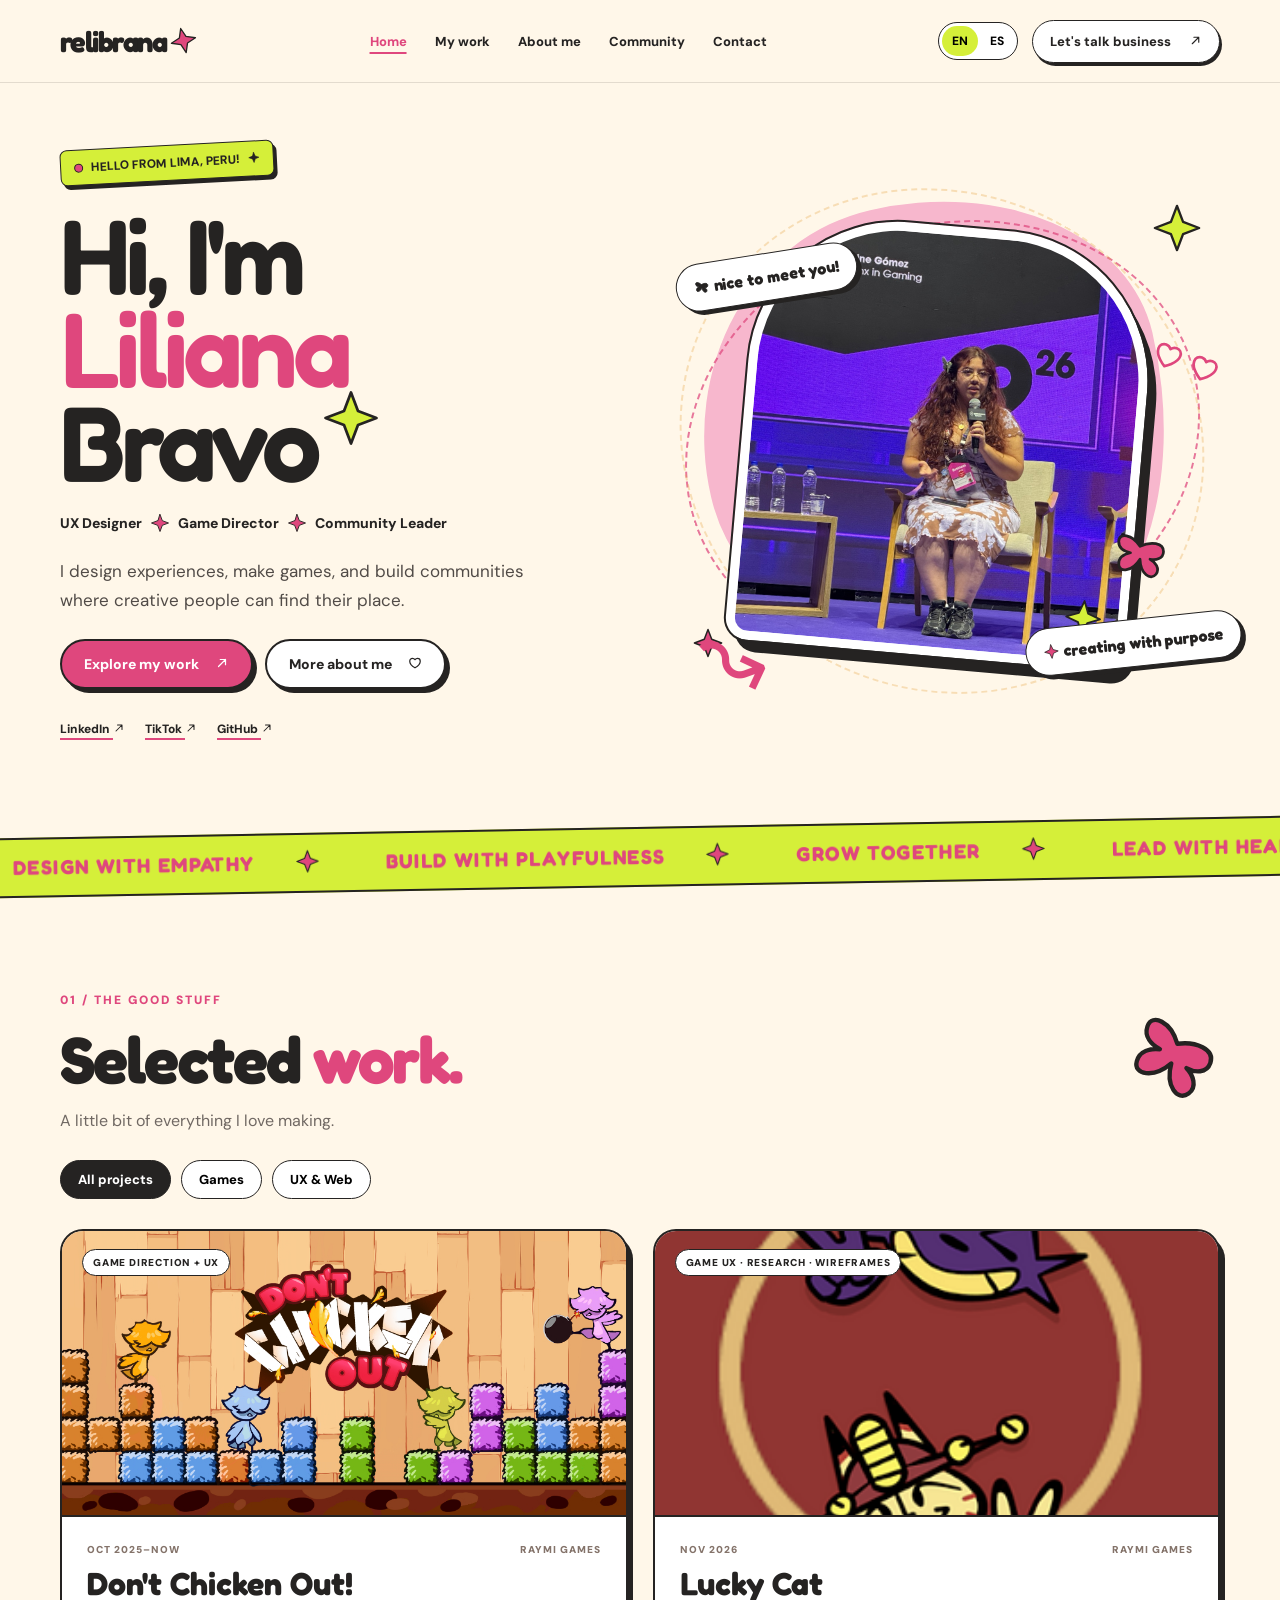
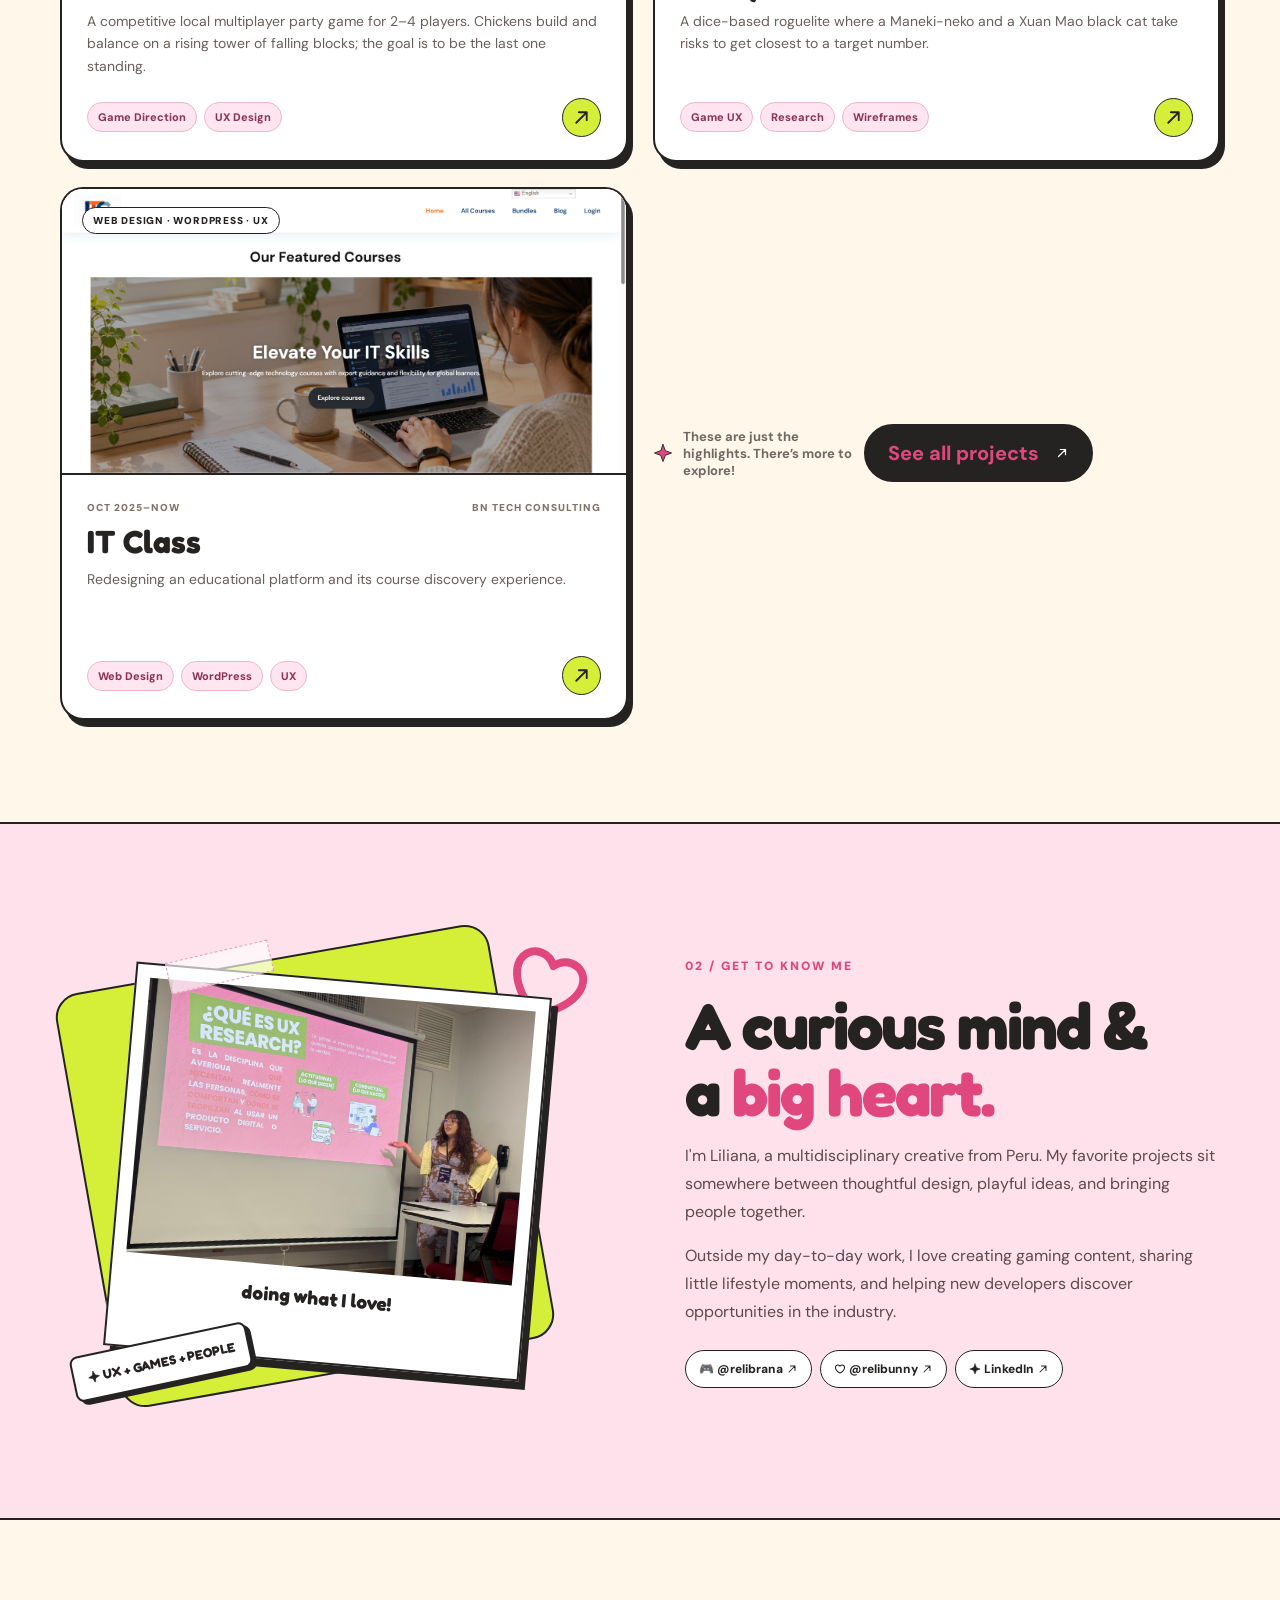
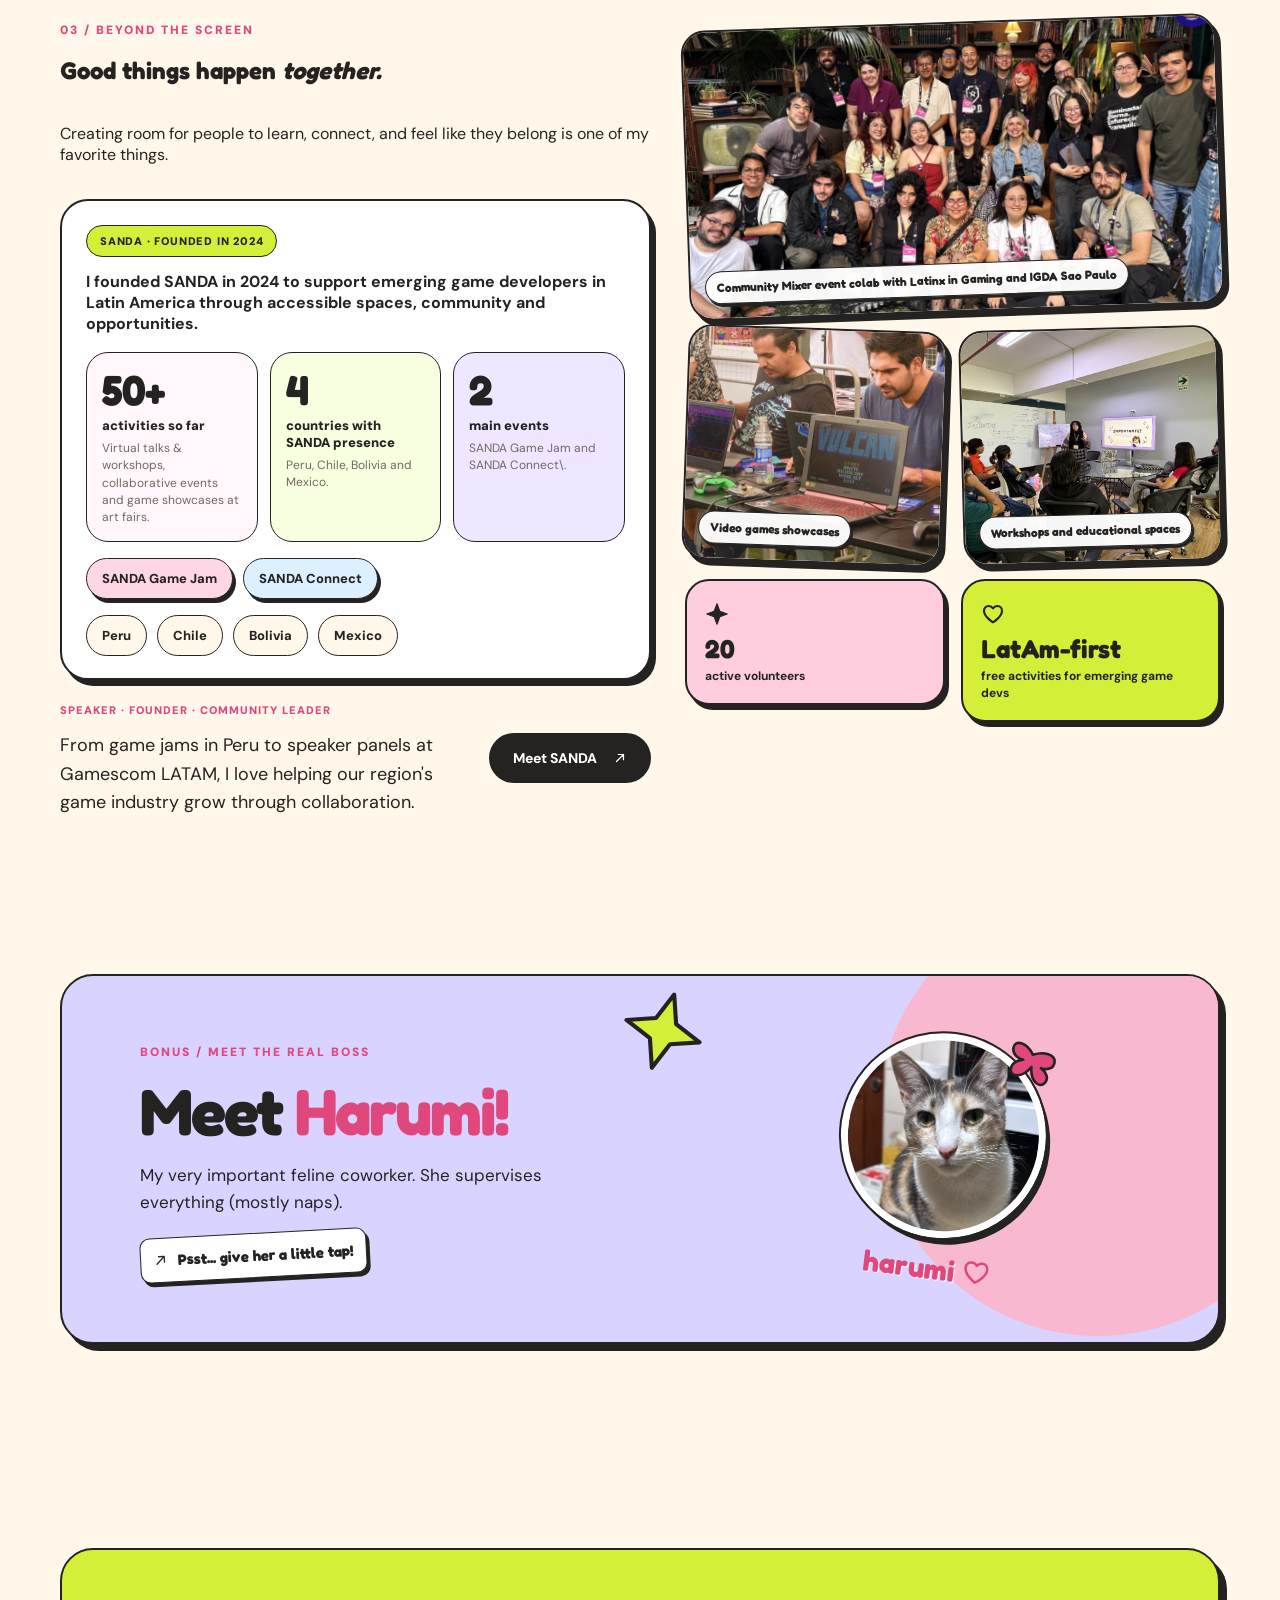
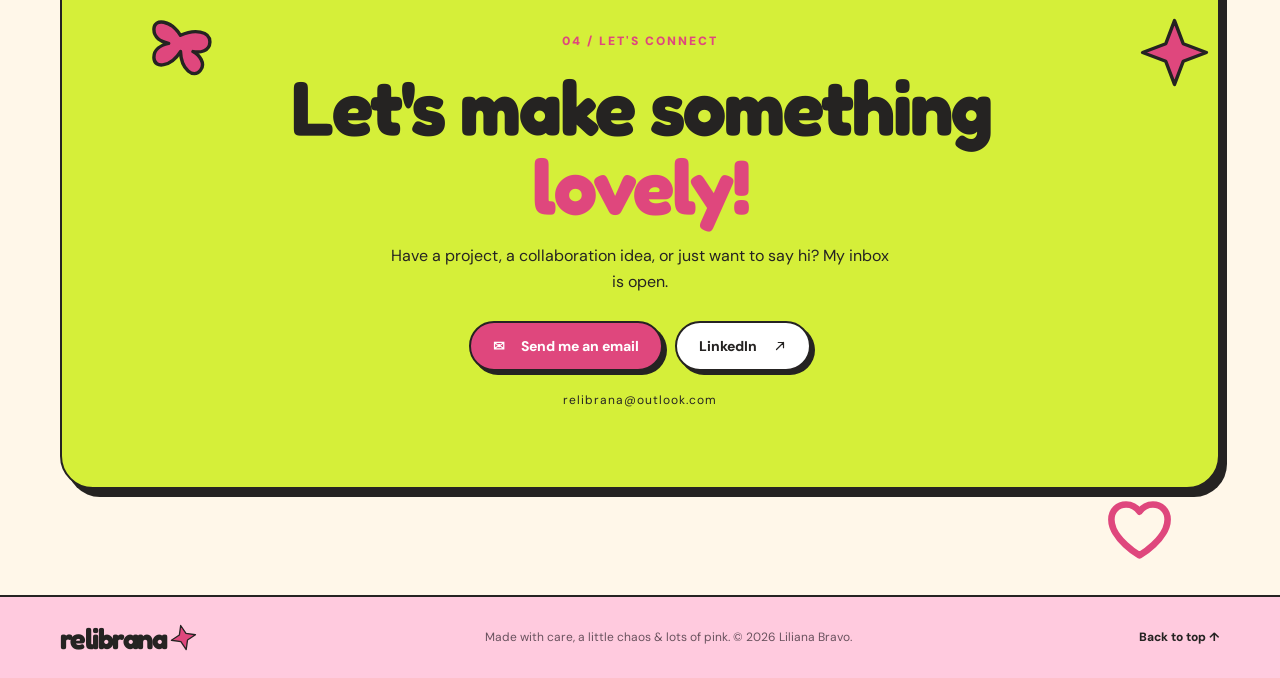
==== commit 94fb4161: "limpieza de enlaces" ====
--- a/index.html
+++ b/index.html
@@ -12,7 +12,7 @@
 <link href="https://fonts.googleapis.com/css2?family=DM+Sans:wght@400;500;600;700;800&amp;family=Fredoka:wght@400;500;600;700&amp;display=swap" rel="stylesheet"/>
 <link href="styles.css" rel="stylesheet"/><link href="case-modal.css" rel="stylesheet"/><link href="projects.css" rel="stylesheet"/>
 <script defer="" src="script.js"></script><script defer="" src="case-modal.js"></script>
-<script defer src="sparkles.js"></script></head>
+<script defer src="sparkles.js"></script><script defer src="clean-urls.js"></script></head>
 <body>
 <a class="skip-link" data-en="Skip to content" data-es="Ir al contenido" href="#main">Skip to content</a>
 <div class="site-shell">
@@ -22,10 +22,10 @@
 <button aria-controls="navLinks" aria-expanded="false" class="menu-button" id="menuButton" type="button"><span aria-hidden="true">☰</span><span class="sr-only">Menu</span></button>
 <div class="nav-links" id="navLinks">
 <a data-en="Home" data-es="Inicio" href="#top" class="nav-current" aria-current="page">Home</a>
-<a data-en="My work" data-es="Mi trabajo" href="projects.html">My work</a>
-<a data-en="About me" data-es="Sobre mí" href="about.html">About me</a>
-<a data-en="Community" data-es="Comunidad" href="community.html">Community</a>
-<a data-en="Contact" data-es="Contacto" href="contact.html">Contact</a>
+<a data-en="My work" data-es="Mi trabajo" href="projects/">My work</a>
+<a data-en="About me" data-es="Sobre mí" href="about/">About me</a>
+<a data-en="Community" data-es="Comunidad" href="community/">Community</a>
+<a data-en="Contact" data-es="Contacto" href="contact/">Contact</a>
 </div>
 <div class="nav-actions">
 <div aria-label="Language / Idioma" class="lang-picker" role="group"><button aria-pressed="true" class="lang active" data-lang="en" type="button">EN</button><button aria-pressed="false" class="lang" data-lang="es" type="button">ES</button></div>
@@ -40,7 +40,7 @@
 <h1 id="hero-title"><span data-en="Hi, I'm" data-es="¡Hola! Soy">Hi, I'm</span><br/><span class="name-highlight">Liliana</span><br/>Bravo<span aria-hidden="true" class="star-title">✳︎</span></h1>
 <div class="hero-role"><span data-en="UX Designer" data-es="Diseñadora UX">UX Designer</span><span aria-hidden="true" class="mini-star">✳︎</span><span>Game Director</span><span aria-hidden="true" class="mini-star">✳︎</span><span>Community Leader</span></div>
 <p class="hero-lead" data-en="I design experiences, make games, and build communities where creative people can find their place." data-es="Diseño experiencias, creo videojuegos y construyo comunidades donde las personas creativas puedan encontrar su lugar.">I design experiences, make games, and build communities where creative people can find their place.</p>
-<div class="hero-buttons"><a class="button button-pink" href="projects.html"><span data-en="Explore my work" data-es="Explora mis proyectos">Explore my work</span><span aria-hidden="true">↗︎</span></a><a class="button button-white" href="#about"><span data-en="More about me" data-es="Conoce más de mí">More about me</span><span aria-hidden="true">♡︎</span></a></div>
+<div class="hero-buttons"><a class="button button-pink" href="projects/"><span data-en="Explore my work" data-es="Explora mis proyectos">Explore my work</span><span aria-hidden="true">↗︎</span></a><a class="button button-white" href="#about"><span data-en="More about me" data-es="Conoce más de mí">More about me</span><span aria-hidden="true">♡︎</span></a></div>
 <div aria-label="Social profiles" class="social-links"><a href="https://www.linkedin.com/in/relibrana" rel="noopener noreferrer" target="_blank">LinkedIn ↗︎</a><a href="https://www.tiktok.com/@relibrana" rel="noopener noreferrer" target="_blank">TikTok ↗︎</a><a href="https://github.com/relibrana" rel="noopener noreferrer" target="_blank">GitHub ↗︎</a></div>
 </div>
 <div aria-label="Liliana at Gamescom LATAM 2026" class="hero-art">
@@ -58,11 +58,11 @@
 <div class="section-head"><div><span class="eyebrow">01 / <span data-en="THE GOOD STUFF" data-es="LO MÁS LINDO">THE GOOD STUFF</span></span><h2 data-en="Selected &lt;em&gt;work&lt;/em&gt;&lt;span class='period'&gt;.&lt;/span&gt;" data-es="Mis &lt;em&gt;proyectos&lt;/em&gt;&lt;span class='period'&gt;.&lt;/span&gt;" id="work-heading">Selected <em>work</em><span class="period">.</span></h2><p data-en="A little bit of everything I love making." data-es="Un poquito de todo lo que me encanta hacer.">A little bit of everything I love making.</p></div><div aria-hidden="true" class="section-flower">✿︎</div></div>
 <div aria-label="Filter projects" class="filters" role="group"><button class="filter active" data-en="All projects" data-es="Todos" data-filter="all">All projects</button><button class="filter" data-en="Games" data-es="Videojuegos" data-filter="games">Games</button><button class="filter" data-en="UX &amp; Web" data-es="UX y Web" data-filter="ux">UX &amp; Web</button></div>
 <div class="project-grid">
-<article class="project-card project-dco" data-category="games" data-open-case="dco" role="button" tabindex="0" aria-label="Open the Don’t Chicken Out case study"><div class="card-visual home-project-cover home-project-cover--dco"><div class="project-micro-tag" data-en="GAME DIRECTION + UX" data-es="DIRECCIÓN DE JUEGO + UX">GAME DIRECTION + UX</div><img src="assets/dco/portada.jpg" alt="Don't Chicken Out! cover art"></div><div class="card-content"><div class="project-meta"><span>OCT 2025–<span data-en="NOW" data-es="ACTUALIDAD">NOW</span></span><span>RAYMI GAMES</span></div><h3>Don't Chicken Out!</h3><p data-en="A competitive local multiplayer party game for 2–4 players. Chickens build and balance on a rising tower of falling blocks; the goal is to be the last one standing." data-es="Un party game competitivo multijugador local para 2–4 jugadores. Las gallinas construyen y se mantienen sobre una torre ascendente de bloques que caen; el objetivo es ser la última en pie.">A competitive local multiplayer party game for 2–4 players. Chickens build and balance on a rising tower of falling blocks; the goal is to be the last one standing.</p><div class="card-footer"><div class="tags"><span data-en="Game Direction" data-es="Dirección de juego">Game Direction</span><span data-en="UX Design" data-es="Diseño UX">UX Design</span></div><a aria-label="View the Don't Chicken Out case study" class="round-arrow" href="projects.html?case=dco">↗︎</a></div></div></article>
-<article class="project-card project-lucky" data-category="games ux" data-open-case="lucky" role="button" tabindex="0" aria-label="Open the Lucky Cat case study"><div class="card-visual home-project-cover home-project-cover--lucky"><div class="project-micro-tag" data-en="GAME UX · RESEARCH · WIREFRAMES" data-es="UX DE JUEGOS · INVESTIGACIÓN · WIREFRAMES">GAME UX · RESEARCH · WIREFRAMES</div><img src="assets/lucky%20cat/portada.png" alt="Lucky Cat cover art"></div><div class="card-content"><div class="project-meta"><span>NOV 2026</span><span>RAYMI GAMES</span></div><h3>Lucky Cat</h3><p data-en="A dice-based roguelite where a Maneki-neko and a Xuan Mao black cat take risks to get closest to a target number." data-es="Un roguelite de dados donde un Maneki-neko y un gato negro Xuan Mao toman riesgos para acercarse a un número objetivo.">A dice-based roguelite where a Maneki-neko and a Xuan Mao black cat take risks to get closest to a target number.</p><div class="card-footer"><div class="tags"><span data-en="Game UX" data-es="UX de videojuegos">Game UX</span><span data-en="Research" data-es="Investigación">Research</span><span data-en="Wireframes" data-es="Wireframes">Wireframes</span></div><a aria-label="View the Lucky Cat case study" class="round-arrow" href="projects.html?case=lucky">↗︎</a></div></div></article>
+<article class="project-card project-dco" data-category="games" data-open-case="dco" role="button" tabindex="0" aria-label="Open the Don’t Chicken Out case study"><div class="card-visual home-project-cover home-project-cover--dco"><div class="project-micro-tag" data-en="GAME DIRECTION + UX" data-es="DIRECCIÓN DE JUEGO + UX">GAME DIRECTION + UX</div><img src="assets/dco/portada.jpg" alt="Don't Chicken Out! cover art"></div><div class="card-content"><div class="project-meta"><span>OCT 2025–<span data-en="NOW" data-es="ACTUALIDAD">NOW</span></span><span>RAYMI GAMES</span></div><h3>Don't Chicken Out!</h3><p data-en="A competitive local multiplayer party game for 2–4 players. Chickens build and balance on a rising tower of falling blocks; the goal is to be the last one standing." data-es="Un party game competitivo multijugador local para 2–4 jugadores. Las gallinas construyen y se mantienen sobre una torre ascendente de bloques que caen; el objetivo es ser la última en pie.">A competitive local multiplayer party game for 2–4 players. Chickens build and balance on a rising tower of falling blocks; the goal is to be the last one standing.</p><div class="card-footer"><div class="tags"><span data-en="Game Direction" data-es="Dirección de juego">Game Direction</span><span data-en="UX Design" data-es="Diseño UX">UX Design</span></div><a aria-label="View the Don't Chicken Out case study" class="round-arrow" href="projects/?case=dco">↗︎</a></div></div></article>
+<article class="project-card project-lucky" data-category="games ux" data-open-case="lucky" role="button" tabindex="0" aria-label="Open the Lucky Cat case study"><div class="card-visual home-project-cover home-project-cover--lucky"><div class="project-micro-tag" data-en="GAME UX · RESEARCH · WIREFRAMES" data-es="UX DE JUEGOS · INVESTIGACIÓN · WIREFRAMES">GAME UX · RESEARCH · WIREFRAMES</div><img src="assets/lucky%20cat/portada.png" alt="Lucky Cat cover art"></div><div class="card-content"><div class="project-meta"><span>NOV 2026</span><span>RAYMI GAMES</span></div><h3>Lucky Cat</h3><p data-en="A dice-based roguelite where a Maneki-neko and a Xuan Mao black cat take risks to get closest to a target number." data-es="Un roguelite de dados donde un Maneki-neko y un gato negro Xuan Mao toman riesgos para acercarse a un número objetivo.">A dice-based roguelite where a Maneki-neko and a Xuan Mao black cat take risks to get closest to a target number.</p><div class="card-footer"><div class="tags"><span data-en="Game UX" data-es="UX de videojuegos">Game UX</span><span data-en="Research" data-es="Investigación">Research</span><span data-en="Wireframes" data-es="Wireframes">Wireframes</span></div><a aria-label="View the Lucky Cat case study" class="round-arrow" href="projects/?case=lucky">↗︎</a></div></div></article>
 
-<article class="project-card project-it" data-category="ux" data-open-case="itclass" role="button" tabindex="0" aria-label="Open the IT Class case study"><div class="card-visual home-project-cover home-project-cover--it"><div class="project-micro-tag" data-en="WEB DESIGN · WORDPRESS · UX" data-es="DISEÑO WEB · WORDPRESS · UX">WEB DESIGN · WORDPRESS · UX</div><img src="assets/it%20class/home.png" alt="IT Class homepage preview"></div><div class="card-content"><div class="project-meta"><span>OCT 2025–<span data-en="NOW" data-es="ACTUALIDAD">NOW</span></span><span>BN TECH CONSULTING</span></div><h3>IT Class</h3><p data-en="Redesigning an educational platform and its course discovery experience." data-es="Rediseño de una plataforma educativa y su experiencia de exploración de cursos.">Redesigning an educational platform and its course discovery experience.</p><div class="card-footer"><div class="tags"><span data-en="Web Design" data-es="Diseño web">Web Design</span><span data-en="WordPress" data-es="WordPress">WordPress</span><span data-en="UX" data-es="UX">UX</span></div><a aria-label="View the IT Class case study" class="round-arrow" href="projects.html?case=itclass">↗︎</a></div></div></article>
-<div class="work-note"><span aria-hidden="true">✳︎</span><span data-en="These are just the highlights. There’s more to explore!" data-es="Estos son solo algunos destacados. ¡Hay mucho más por explorar!">These are just the highlights. There’s more to explore!</span><a class="button button-dark" href="projects.html"><span data-en="See all projects" data-es="Ver todos los proyectos">See all projects</span> ↗︎</a></div>
+<article class="project-card project-it" data-category="ux" data-open-case="itclass" role="button" tabindex="0" aria-label="Open the IT Class case study"><div class="card-visual home-project-cover home-project-cover--it"><div class="project-micro-tag" data-en="WEB DESIGN · WORDPRESS · UX" data-es="DISEÑO WEB · WORDPRESS · UX">WEB DESIGN · WORDPRESS · UX</div><img src="assets/it%20class/home.png" alt="IT Class homepage preview"></div><div class="card-content"><div class="project-meta"><span>OCT 2025–<span data-en="NOW" data-es="ACTUALIDAD">NOW</span></span><span>BN TECH CONSULTING</span></div><h3>IT Class</h3><p data-en="Redesigning an educational platform and its course discovery experience." data-es="Rediseño de una plataforma educativa y su experiencia de exploración de cursos.">Redesigning an educational platform and its course discovery experience.</p><div class="card-footer"><div class="tags"><span data-en="Web Design" data-es="Diseño web">Web Design</span><span data-en="WordPress" data-es="WordPress">WordPress</span><span data-en="UX" data-es="UX">UX</span></div><a aria-label="View the IT Class case study" class="round-arrow" href="projects/?case=itclass">↗︎</a></div></div></article>
+<div class="work-note"><span aria-hidden="true">✳︎</span><span data-en="These are just the highlights. There’s more to explore!" data-es="Estos son solo algunos destacados. ¡Hay mucho más por explorar!">These are just the highlights. There’s more to explore!</span><a class="button button-dark" href="projects/"><span data-en="See all projects" data-es="Ver todos los proyectos">See all projects</span> ↗︎</a></div>
 </div></section>
 <section class="about-section section-pad" id="about"><div class="wrap about-grid"><div class="about-photos"><div class="photo-back"></div><figure class="about-main-photo"><img alt="Liliana presenting a UX Research talk at SANDA Connect 2026" src="assets/ux-talk.jpg"/><figcaption data-en="doing what I love!" data-es="¡haciendo lo que amo!">doing what I love!</figcaption></figure><div class="tape tape-one"></div><div class="about-heart">♡︎</div><div class="about-mini-sticker">✦︎ UX + GAMES + PEOPLE</div></div><div class="about-copy"><span class="eyebrow">02 / <span data-en="GET TO KNOW ME" data-es="CONÓCEME">GET TO KNOW ME</span></span><h2 data-en="A curious mind &amp; a &lt;em&gt;big heart.&lt;/em&gt;" data-es="Mucha curiosidad y un &lt;em&gt;gran corazón.&lt;/em&gt;">A curious mind &amp; a <em>big heart.</em></h2><p data-en="I'm Liliana, a multidisciplinary creative from Peru. My favorite projects sit somewhere between thoughtful design, playful ideas, and bringing people together." data-es="Soy Liliana, una creativa multidisciplinaria de Perú. Mis proyectos favoritos combinan diseño pensado para las personas, ideas divertidas y crear conexiones.">I'm Liliana, a multidisciplinary creative from Peru. My favorite projects sit somewhere between thoughtful design, playful ideas, and bringing people together.</p><p data-en="Outside my day-to-day work, I love creating gaming content, sharing little lifestyle moments, and helping new developers discover opportunities in the industry." data-es="Fuera de mi trabajo, me encanta crear contenido de videojuegos, compartir momentos de mi día a día y ayudar a nuevos desarrolladores a descubrir oportunidades en la industria.">Outside my day-to-day work, I love creating gaming content, sharing little lifestyle moments, and helping new developers discover opportunities in the industry.</p><div class="about-chips"><a href="https://www.tiktok.com/@relibrana" rel="noopener noreferrer" target="_blank">🎮 @relibrana ↗︎</a><a href="https://www.tiktok.com/@relibunny" rel="noopener noreferrer" target="_blank">♡︎ @relibunny ↗︎</a><a href="https://www.linkedin.com/in/relibrana" rel="noopener noreferrer" target="_blank">✦︎ LinkedIn ↗︎</a></div></div></div></section>
 <section class="community-section section-pad" id="community"><div class="wrap"><div class="community-layout"><div class="community-copy"><span class="eyebrow">03 / <span data-en="BEYOND THE SCREEN" data-es="MÁS ALLÁ DE LA PANTALLA">BEYOND THE SCREEN</span></span><h2 data-en="Good things happen &lt;em&gt;together.&lt;/em&gt;" data-es="Las cosas lindas pasan &lt;em&gt;en comunidad.&lt;/em&gt;">Good things happen <em>together.</em></h2><p data-en="Creating room for people to learn, connect, and feel like they belong is one of my favorite things." data-es="Crear espacios donde las personas puedan aprender, conectar y sentirse parte de algo es una de mis cosas favoritas.">Creating room for people to learn, connect, and feel like they belong is one of my favorite things.</p><div class="community-story-card"><div class="story-kicker" data-en="SANDA · FOUNDED IN 2024" data-es="SANDA · FUNDADA EN 2024">SANDA · FOUNDED IN 2024</div><p class="community-sanda-lead" data-en="I founded SANDA in 2024 to support emerging game developers in Latin America through accessible spaces, community and opportunities." data-es="Fundé SANDA en 2024 para apoyar a quienes recién empiezan en la industria de videojuegos de Latinoamérica mediante espacios accesibles, comunidad y oportunidades.">I founded SANDA in 2024 to support emerging game developers in Latin America through accessible spaces, community and opportunities.</p><div class="community-stat-grid"><div class="community-stat"><strong>50+</strong><span data-en="activities so far" data-es="actividades realizadas">activities so far</span><small data-en="Virtual talks & workshops, collaborative events and game showcases at art fairs." data-es="Charlas y talleres virtuales, eventos colaborativos y exhibición de juegos en ferias de arte.">Virtual talks & workshops, collaborative events and game showcases at art fairs.</small></div><div class="community-stat"><strong>4</strong><span data-en="countries with SANDA presence" data-es="países con presencia SANDA">countries with SANDA presence</span><small data-en="Peru, Chile, Bolivia and Mexico." data-es="Perú, Chile, Bolivia y México.">Peru, Chile, Bolivia and Mexico.</small></div><div class="community-stat"><strong>2</strong><span data-en="main events" data-es="eventos principales">main events</span><small data-en="SANDA Game Jam and SANDA Connect\." data-es="SANDA Game Jam y SANDA Connect\.\">SANDA Game Jam and SANDA Connect.</small></div></div><div class="event-pill-row"><span class="event-pill">SANDA Game Jam</span><span class="event-pill">SANDA Connect</span></div><div class="country-pill-row"><span class="country-pill">Peru</span><span class="country-pill">Chile</span><span class="country-pill">Bolivia</span><span class="country-pill">Mexico</span></div></div><div class="community-bottom"><div><span data-en="SPEAKER · FOUNDER · COMMUNITY LEADER" data-es="PONENTE · FUNDADORA · LÍDER DE COMUNIDAD">SPEAKER · FOUNDER · COMMUNITY LEADER</span><p data-en="From game jams in Peru to speaker panels at Gamescom LATAM, I love helping our region's game industry grow through collaboration." data-es="Desde game jams en Perú hasta paneles en Gamescom LATAM, me encanta aportar al crecimiento de nuestra industria desde la colaboración.">From game jams in Peru to speaker panels at Gamescom LATAM, I love helping our region's game industry grow through collaboration.</p></div><a class="button button-dark" href="https://www.instagram.com/sanda.oficial/" rel="noopener noreferrer" target="_blank"><span data-en="Meet SANDA" data-es="Conoce SANDA">Meet SANDA</span> ↗︎</a></div></div><div class="community-visuals"><div class="community-photo photo-main"><img src="assets/gamescom_latam_networking.png" alt="Liliana at a Community Mixer with Latinx in Gaming and IGDA Sao Paulo"><div class="photo-caption" data-en="Community Mixer event colab with Latinx in Gaming and IGDA Sao Paulo" data-es="Evento Community Mixer en colaboración con Latinx in Gaming e IGDA Sao Paulo">Community Mixer event colab with Latinx in Gaming and IGDA Sao Paulo</div></div><div class="community-photo photo-secondary"><img src="assets/ferias_pepe.png" alt="Video game showcases"><div class="photo-caption" data-en="Video games showcases" data-es="Exhibiciones de videojuegos">Video games showcases</div></div><div class="community-photo photo-third"><img src="assets/pp-maki.jpg" alt="Workshops and educational spaces"><div class="photo-caption" data-en="Workshops and educational spaces" data-es="Talleres y espacios educativos">Workshops and educational spaces</div></div><div class="community-mini-card mini-pink"><span>✳︎</span><strong>20</strong><small data-en="active volunteers" data-es="voluntarios activos">active volunteers</small></div><div class="community-mini-card mini-lime"><span>♡︎</span><strong data-en="LatAm-first" data-es="LatAm first">LatAm-first</strong><small data-en="free activities for emerging game devs" data-es="actividades gratuitas para quienes empiezan en game dev">free activities for emerging game devs</small></div></div></div></div></section>
--- a/styles.css
+++ b/styles.css
@@ -184,7 +184,7 @@
   body,body *{cursor:var(--kawaii-cursor)!important}
 }
 .kawaii-sparkle{position:fixed;z-index:9999;pointer-events:none;width:15px;height:15px;transform:translate(-50%,-50%);animation:kawaii-sparkle-pop .65s cubic-bezier(.2,.78,.25,1) forwards;filter:drop-shadow(1px 1px 0 rgba(37,35,34,.28))}
-.kawaii-sparkle::before{content:'✦︎';display:block;color:var(--spark-color,#df477d);font:900 22px/1 'Fredoka',sans-serif;text-shadow:0 0 0 var(--ink)}
+.ui-symbol{display:inline-flex;width:1em;height:1em;vertical-align:-.12em;align-items:center;justify-content:center;line-height:1}.ui-symbol svg{display:block;width:100%;height:100%;fill:none;stroke:currentColor;stroke-width:2.1;stroke-linecap:round;stroke-linejoin:round}.ui-symbol--spark svg,.ui-symbol--flower svg{fill:currentColor;stroke:var(--ink);stroke-width:1.1}.kawaii-sparkle{color:var(--spark-color,#df477d)}.kawaii-sparkle::before{content:'';display:block;width:22px;height:22px;background:currentColor;clip-path:polygon(50% 0,62% 38%,100% 50%,62% 62%,50% 100%,38% 62%,0 50%,38% 38%)}
 @keyframes kawaii-sparkle-pop{0%{opacity:0;transform:translate(-50%,-50%) scale(.25) rotate(0)}20%{opacity:1}100%{opacity:0;transform:translate(calc(-50% + var(--spark-x)),calc(-50% + var(--spark-y))) scale(1.15) rotate(110deg)}}
 @media (prefers-reduced-motion:reduce){.kawaii-sparkle{display:none}}
 
